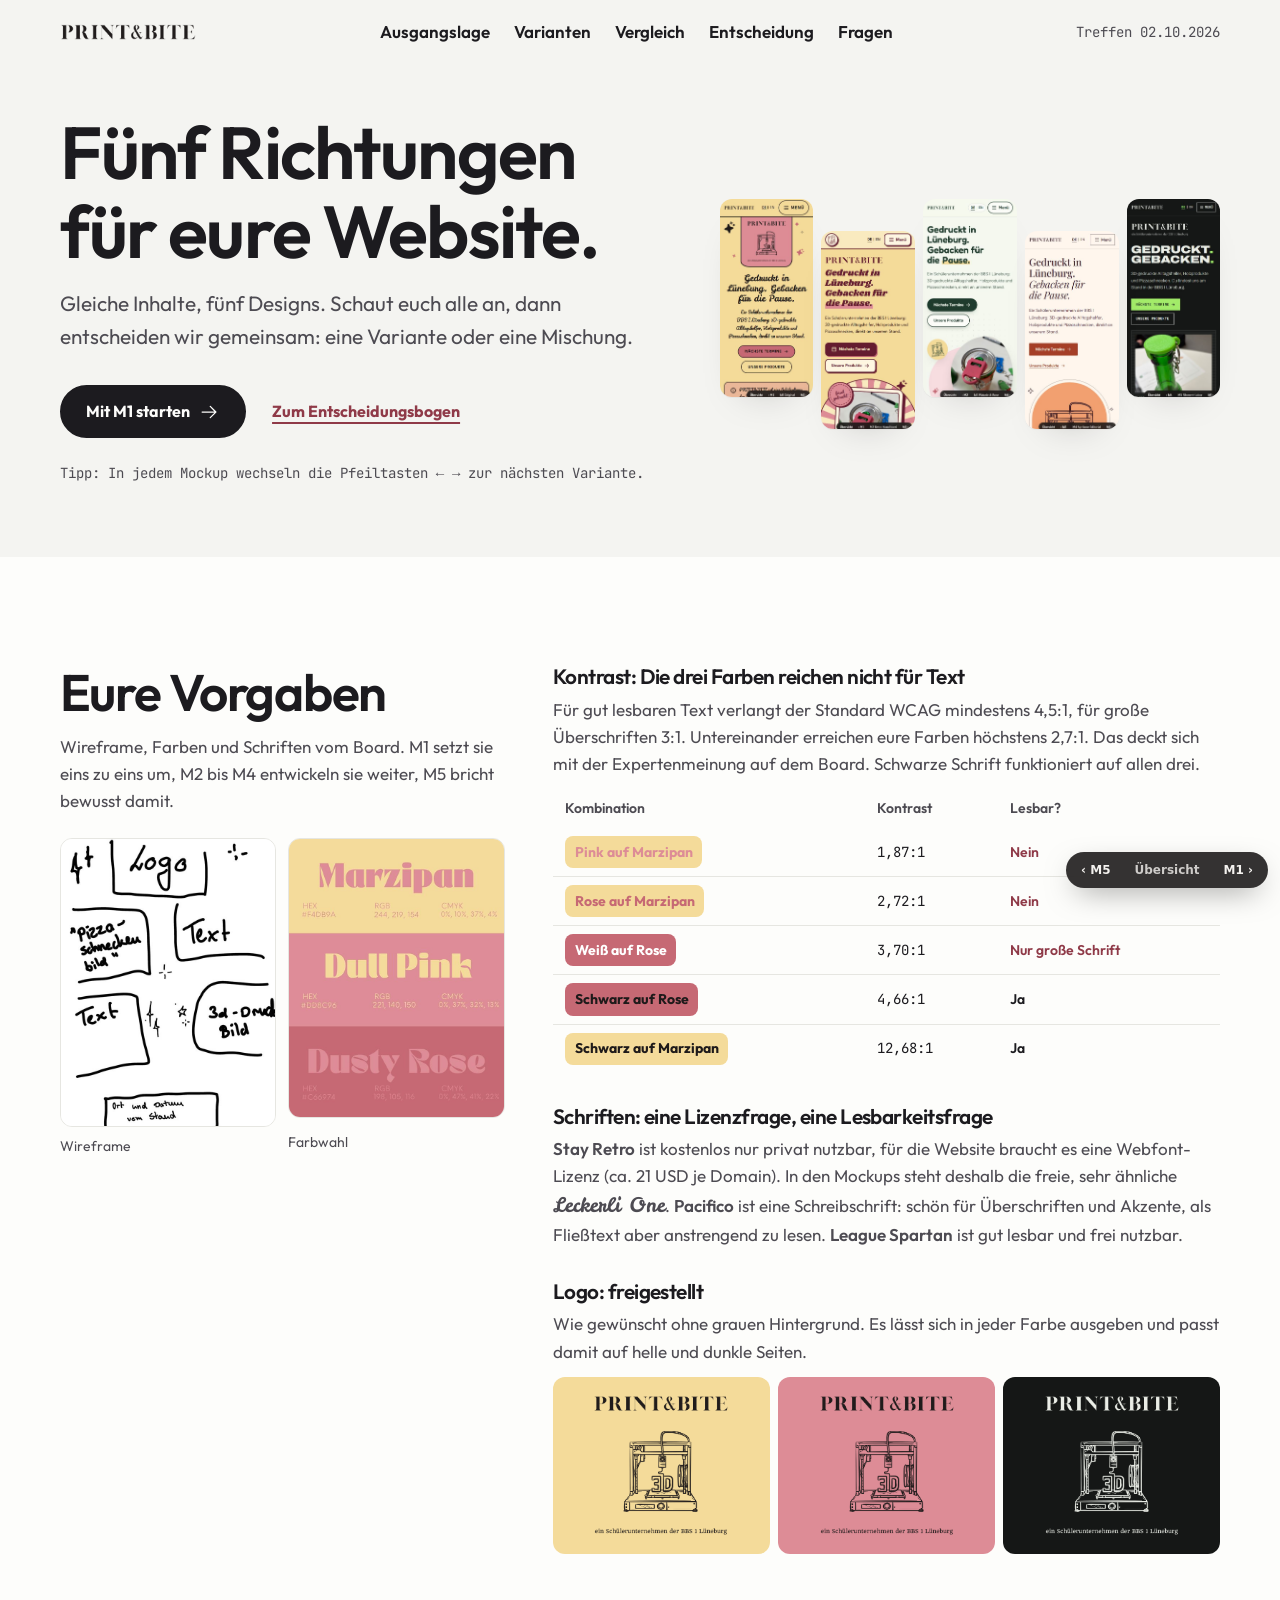
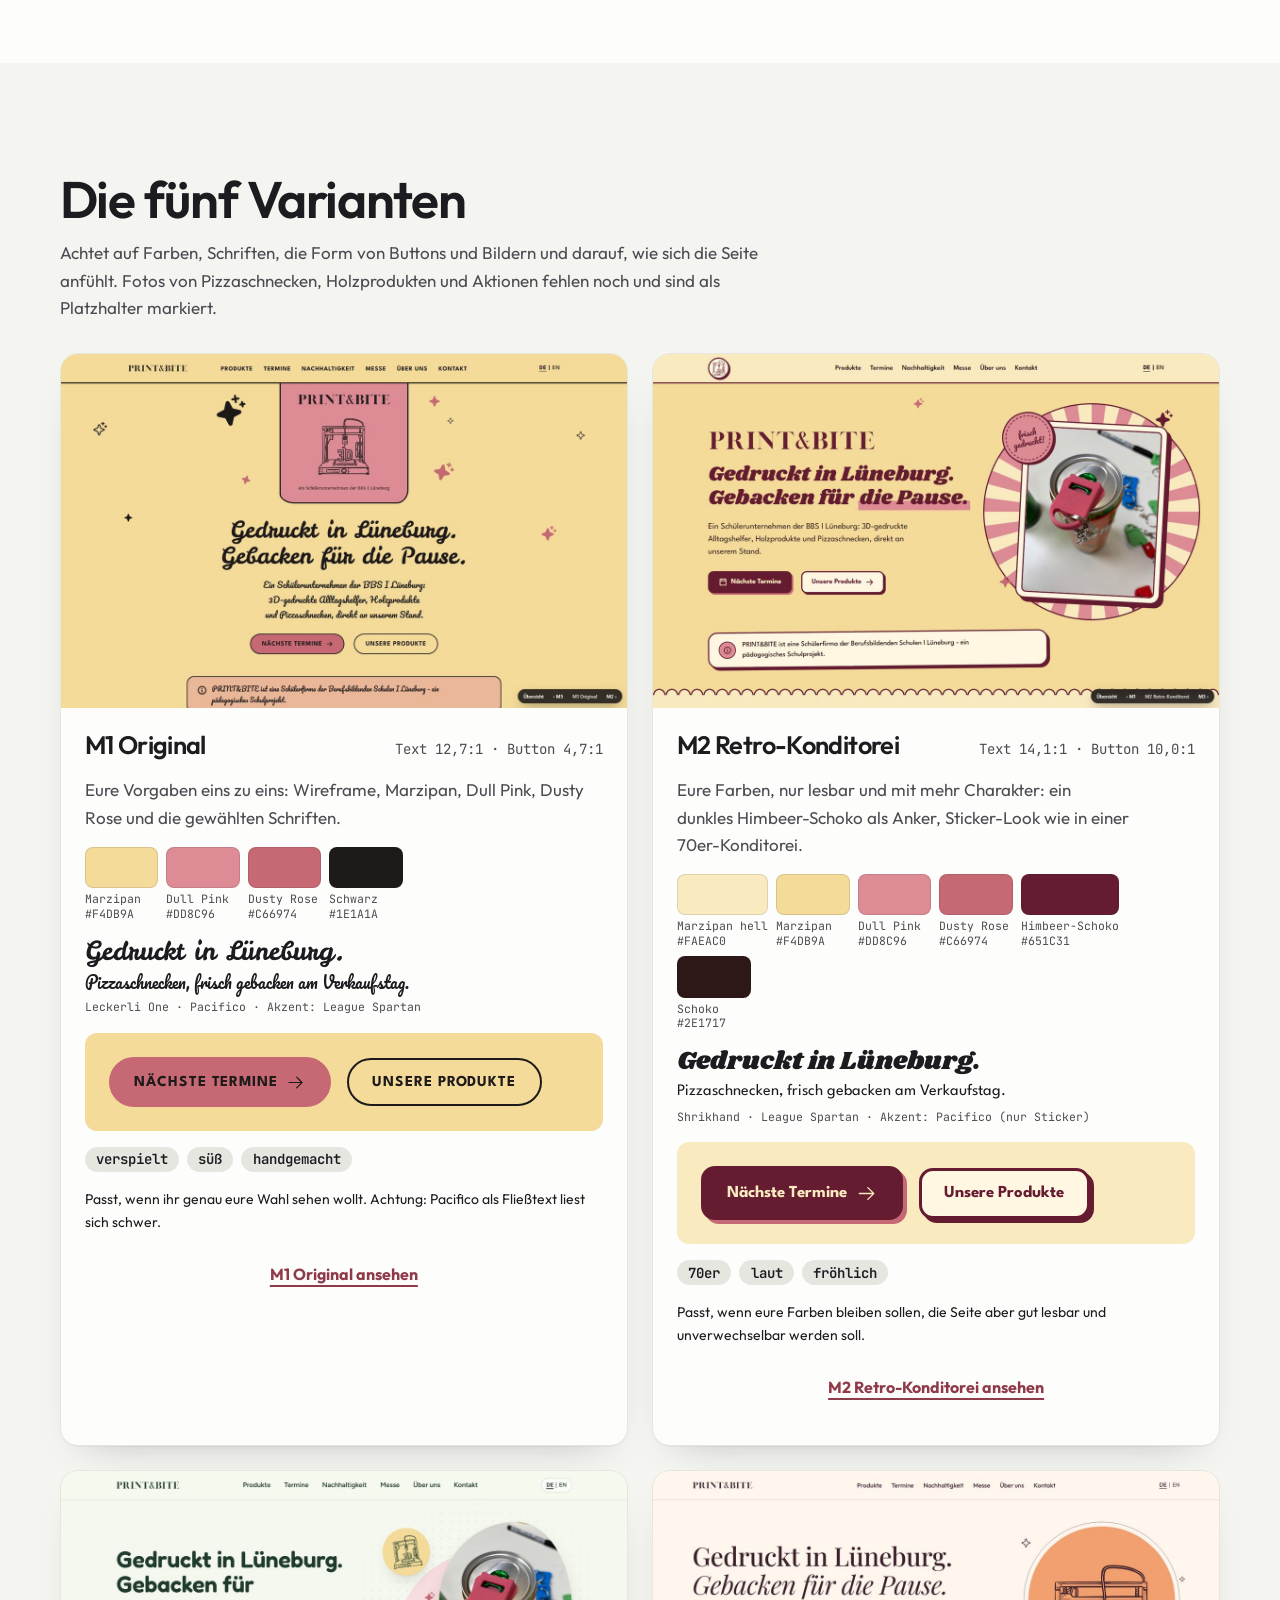
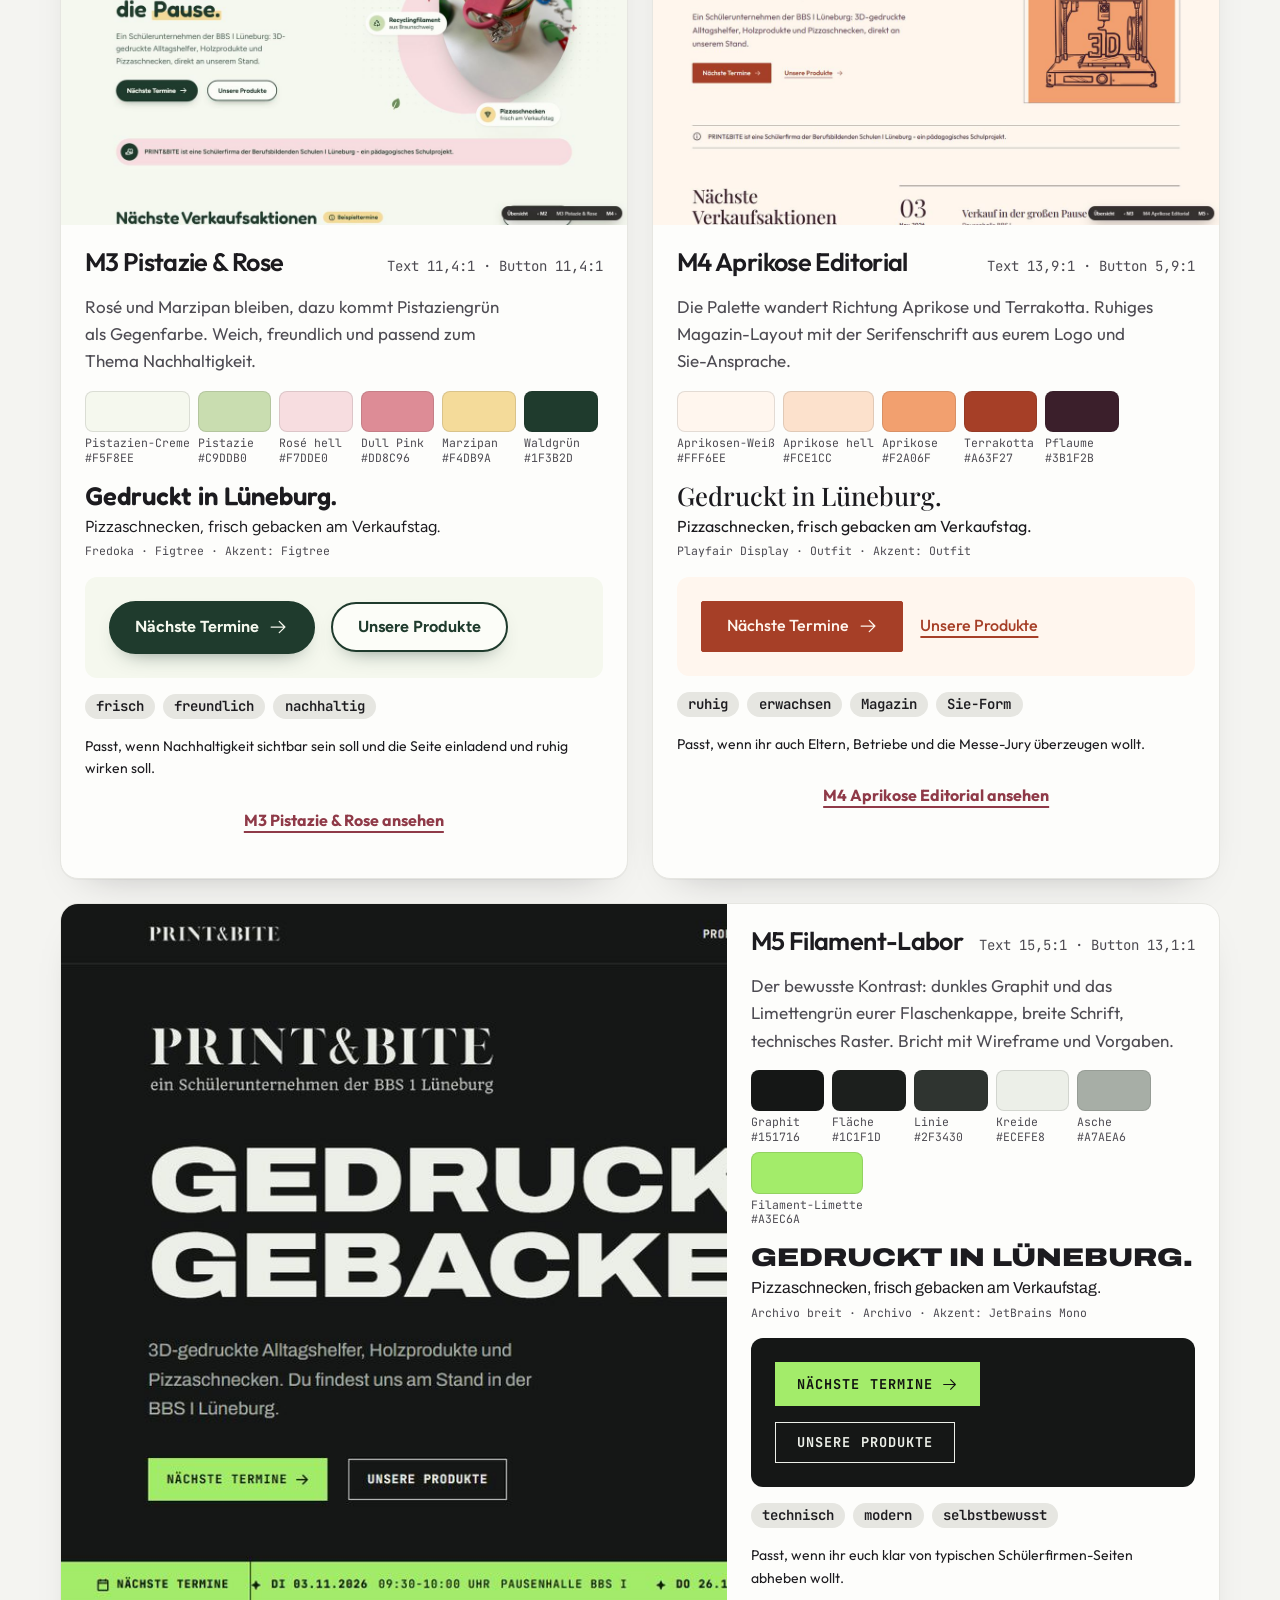
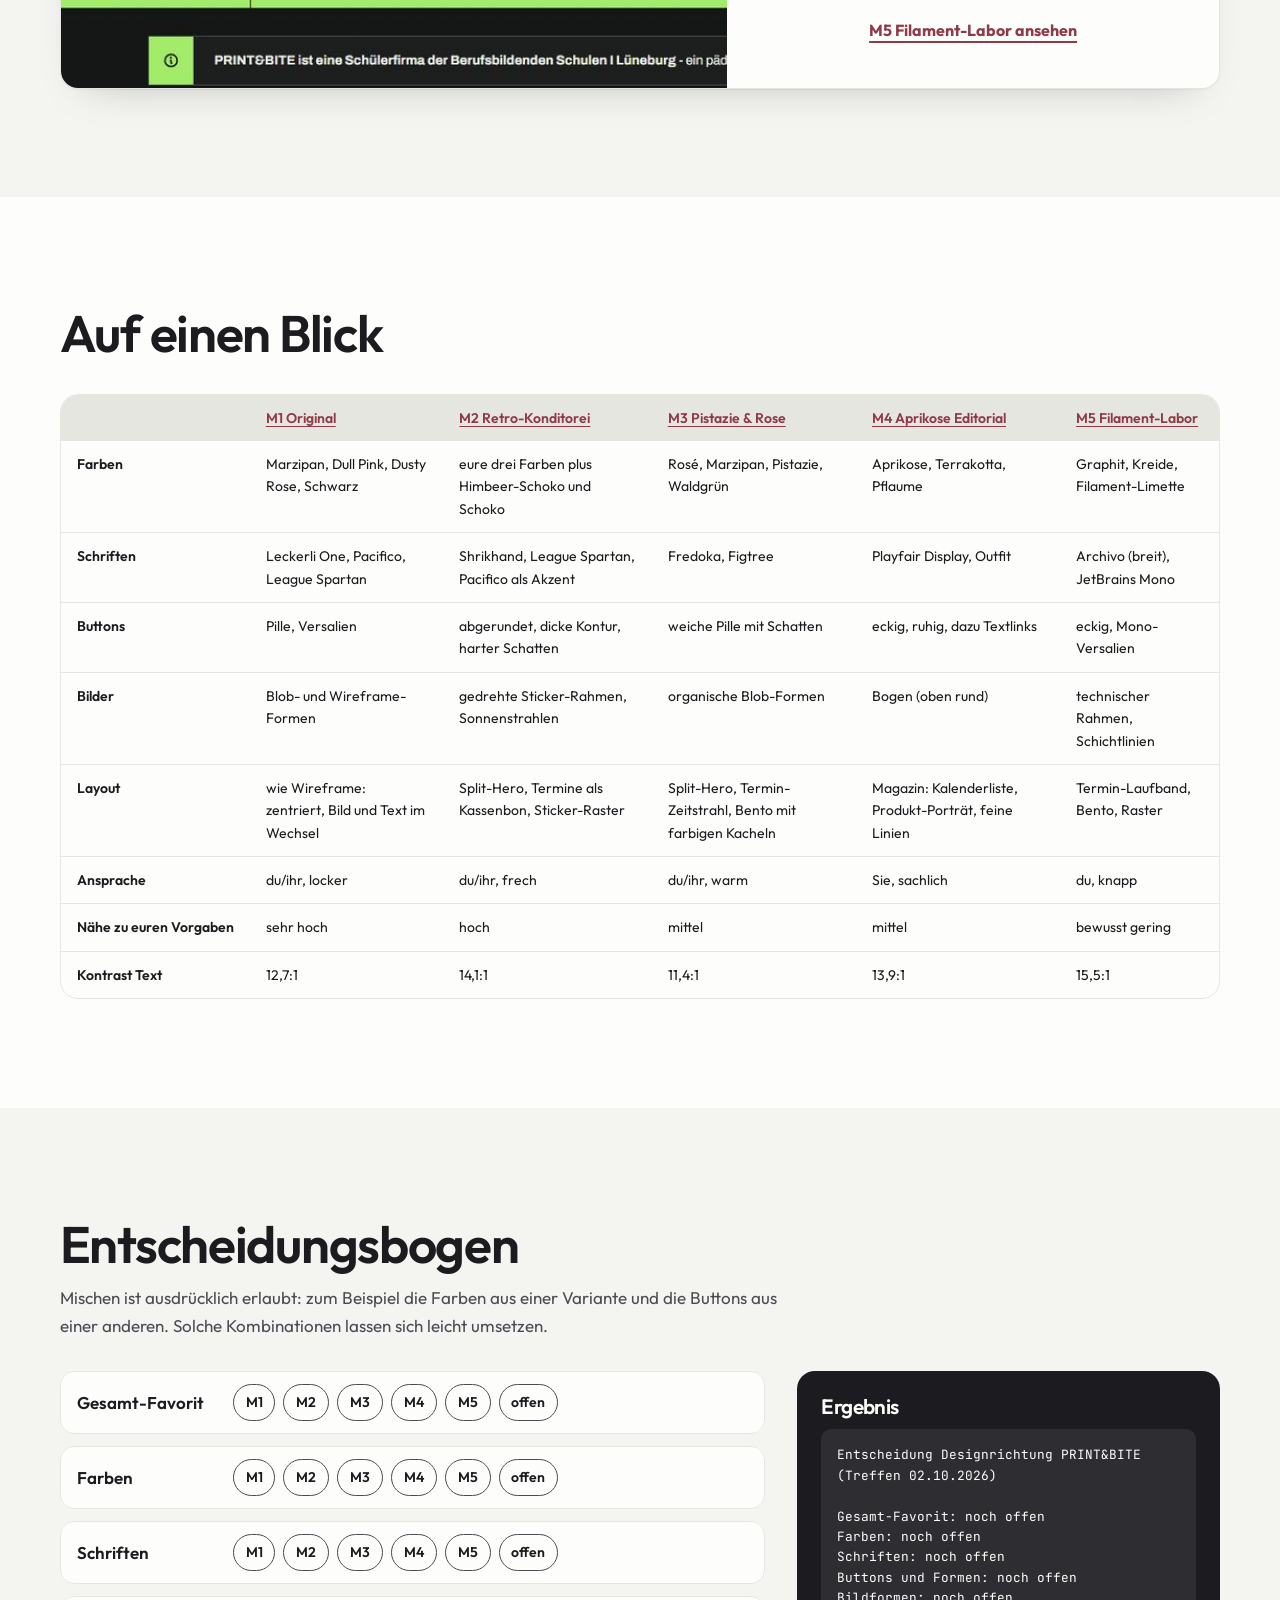
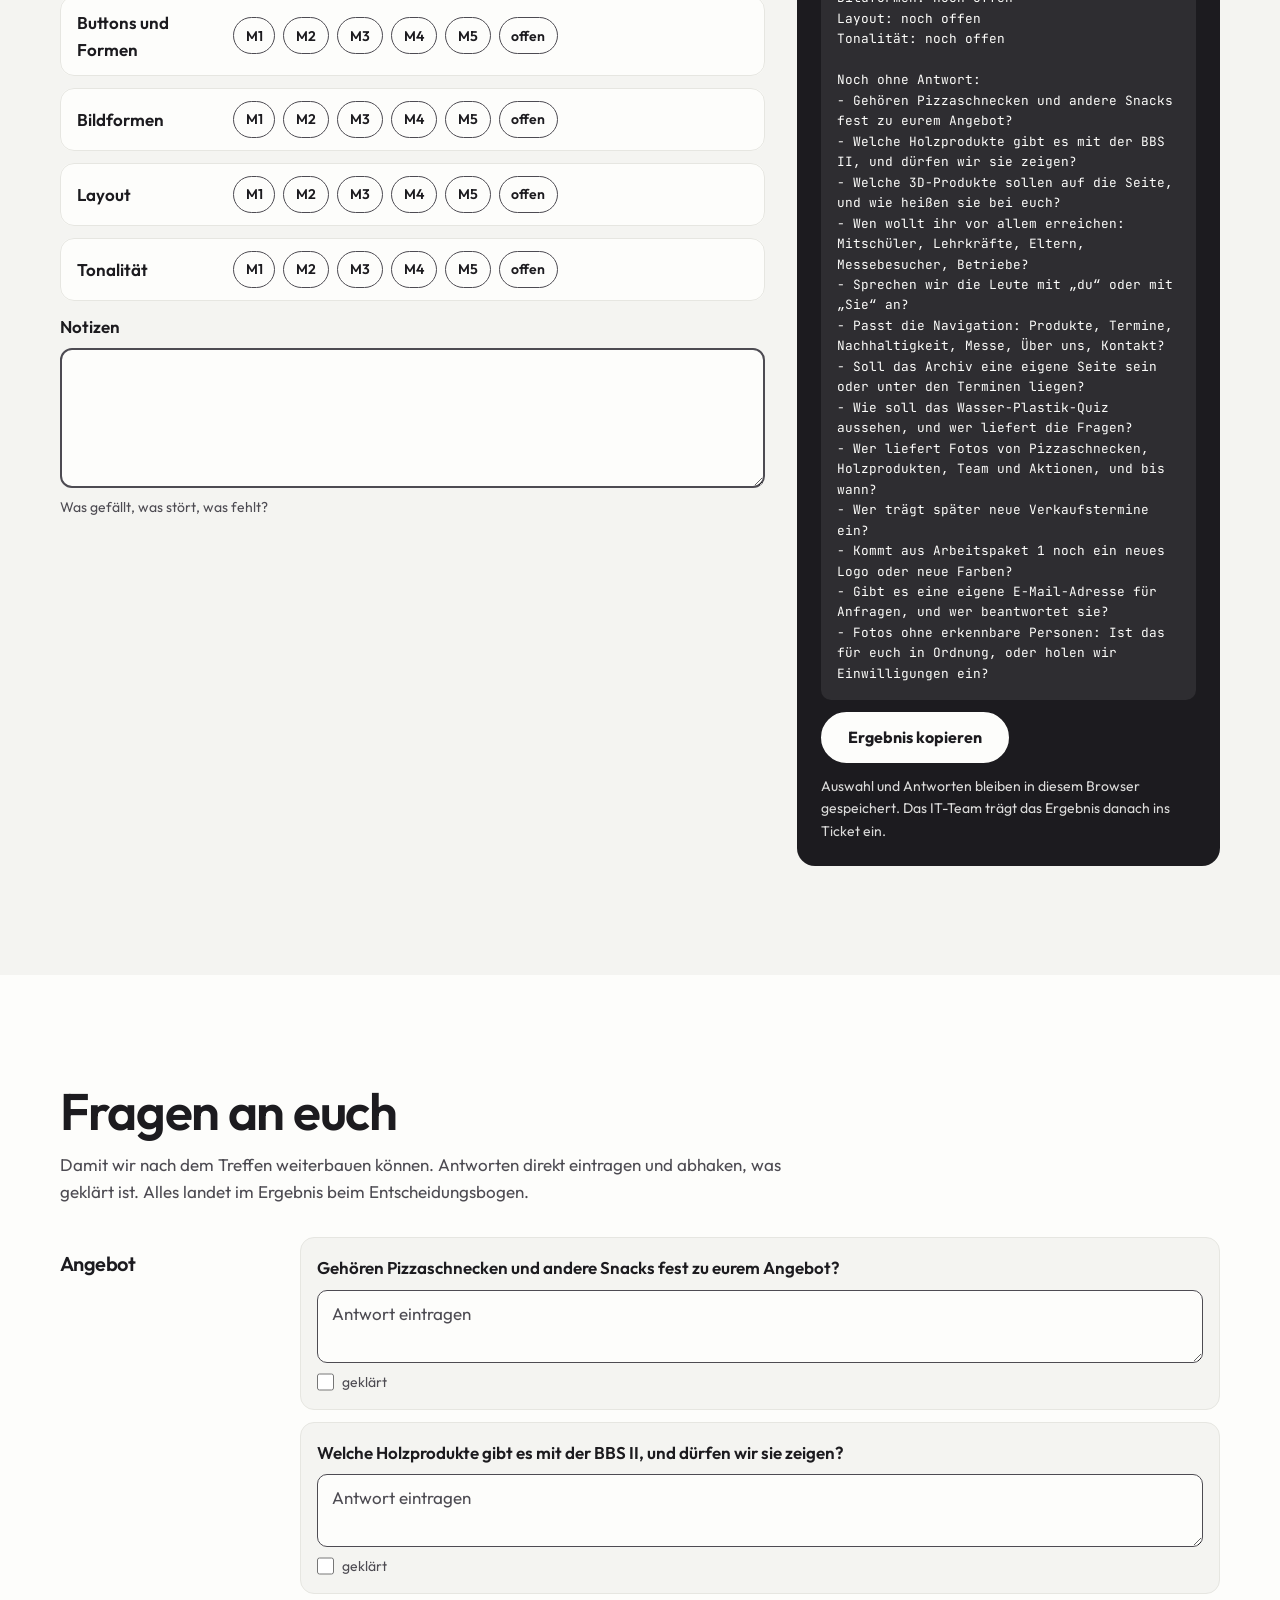
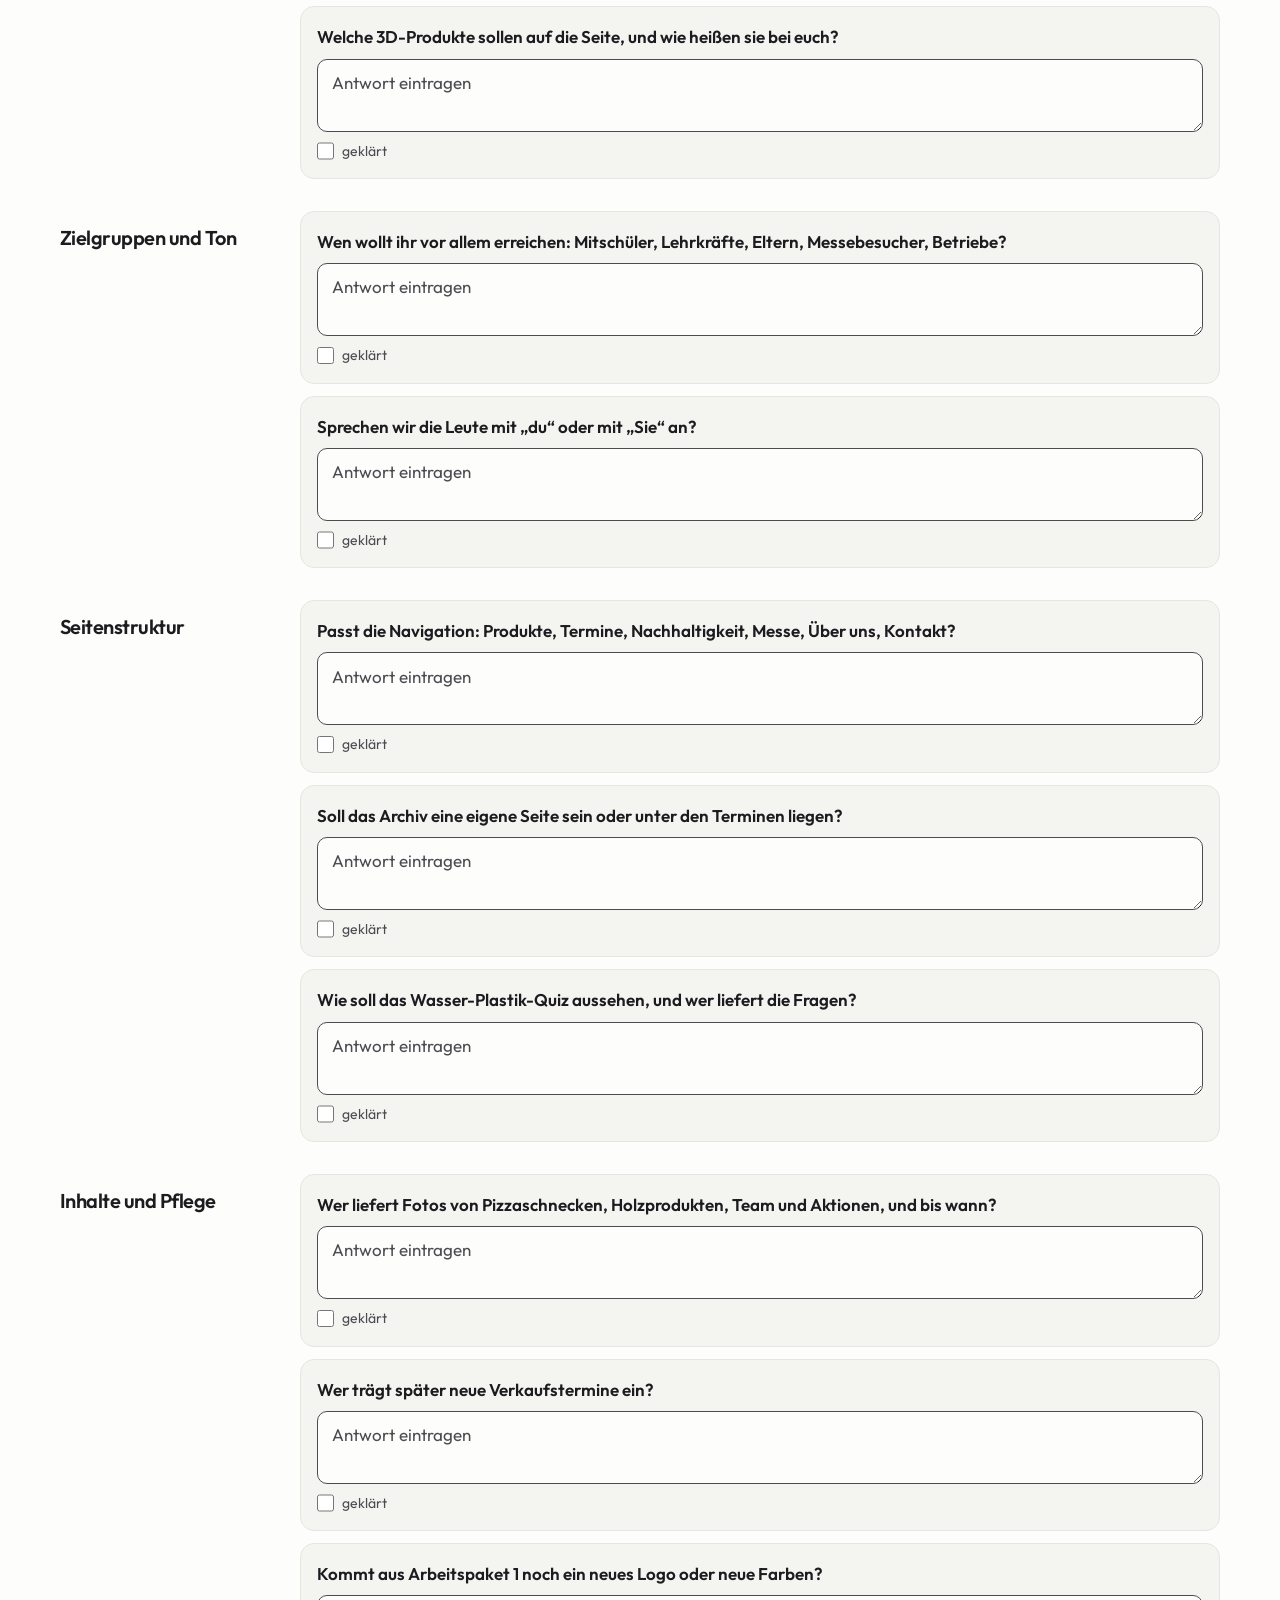
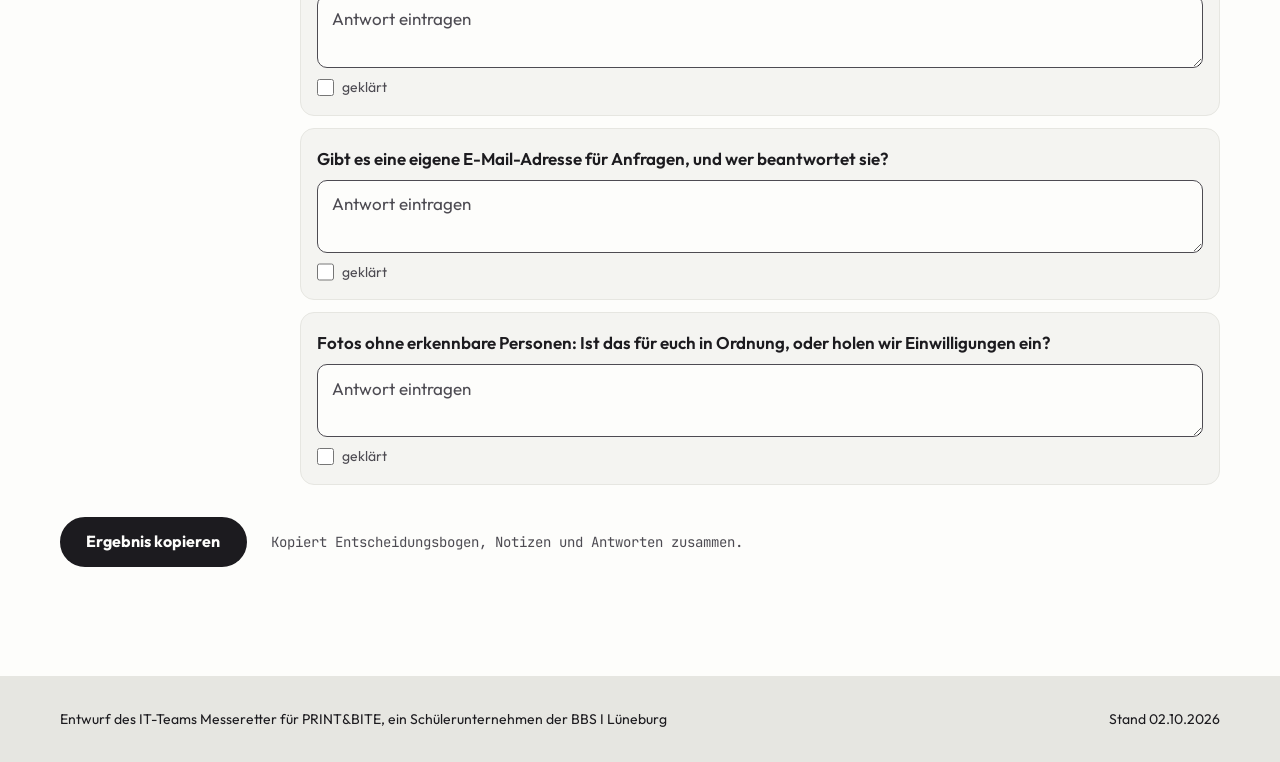
==== mockups/index.html @ e632abc6 "feat: add answer fields to overview questions, drop design-system section The questions for the stud" ====
<!doctype html>
<html lang="de">
<head>
  <meta charset="utf-8">
  <meta name="viewport" content="width=device-width, initial-scale=1">
  <meta name="robots" content="noindex">
  <title>Designrichtungen - PRINT&amp;BITE Mockups</title>
  <link rel="stylesheet" href="assets/fonts/fonts.css">
  <link rel="stylesheet" href="design-system/tokens.css">
  <link rel="stylesheet" href="design-system/base.css">
  <link rel="stylesheet" href="design-system/components.css">
  <link rel="stylesheet" href="themes/uebersicht.css">
  <script src="design-system/mockup.js" defer></script>
</head>
<body class="theme-uebersicht">
  <a class="skip-link" href="#inhalt">Zum Inhalt</a>

  <header class="ds-header ov-header">
    <div class="container ds-header__inner">
      <a class="ov-brand" href="index.html">
        <img src="assets/logo/m1-wordmark.png" alt="PRINT&amp;BITE">
        <span class="visually-hidden">Übersicht der Designrichtungen</span>
      </a>
      <nav class="ds-nav" aria-label="Abschnitte">
        <ul>
          <li><a href="#ausgangslage">Ausgangslage</a></li>
          <li><a href="#varianten">Varianten</a></li>
          <li><a href="#vergleich">Vergleich</a></li>
          <li><a href="#entscheidung">Entscheidung</a></li>
          <li><a href="#fragen">Fragen</a></li>
        </ul>
      </nav>
      <details class="ds-menu">
        <summary>Menü</summary>
        <ul class="ds-menu__panel">
          <li><a href="#ausgangslage">Ausgangslage</a></li>
          <li><a href="#varianten">Varianten</a></li>
          <li><a href="#vergleich">Vergleich</a></li>
          <li><a href="#entscheidung">Entscheidung</a></li>
          <li><a href="#fragen">Fragen</a></li>
        </ul>
      </details>
      <span class="ov-meta">Treffen 02.10.2026</span>
    </div>
  </header>

  <main id="inhalt">
    <section class="container ov-hero" aria-labelledby="titel">
      <div>
        <h1 id="titel">Fünf Richtungen für eure Website.</h1>
        <p class="lead">Gleiche Inhalte, fünf Designs. Schaut euch alle an, dann entscheiden wir gemeinsam: eine Variante oder eine Mischung.</p>
        <div class="ds-actions">
          <a class="ds-btn ds-btn--primary" href="m1-original.html">Mit M1 starten
            <svg class="ds-icon" aria-hidden="true" xmlns="http://www.w3.org/2000/svg" viewBox="0 0 256 256" fill="currentColor"><path d="M221.66,133.66l-72,72a8,8,0,0,1-11.32-11.32L196.69,136H40a8,8,0,0,1,0-16H196.69L138.34,61.66a8,8,0,0,1,11.32-11.32l72,72A8,8,0,0,1,221.66,133.66Z"/></svg>
          </a>
          <a class="ds-btn ds-btn--link" href="#entscheidung">Zum Entscheidungsbogen</a>
        </div>
        <p class="ov-meta" style="margin-top: var(--space-5)">Tipp: In jedem Mockup wechseln die Pfeiltasten ← → zur nächsten Variante.</p>
      </div>
      <div class="ov-hero__strip" aria-label="Vorschau aller Varianten">
        <a href="m1-original.html"><img src="assets/img/vorschau-m1-mobil.jpg" alt="Vorschau M1 Original"></a>
        <a href="m2-retro-konditorei.html"><img src="assets/img/vorschau-m2-mobil.jpg" alt="Vorschau M2 Retro-Konditorei"></a>
        <a href="m3-pistazie-rose.html"><img src="assets/img/vorschau-m3-mobil.jpg" alt="Vorschau M3 Pistazie und Rose"></a>
        <a href="m4-aprikose-editorial.html"><img src="assets/img/vorschau-m4-mobil.jpg" alt="Vorschau M4 Aprikose Editorial"></a>
        <a href="m5-filament-labor.html"><img src="assets/img/vorschau-m5-mobil.jpg" alt="Vorschau M5 Filament-Labor"></a>
      </div>
    </section>

    <section class="section" id="ausgangslage" aria-labelledby="ausgangslage-titel" style="background: var(--color-surface)">
      <div class="container ov-start">
        <div class="stack" style="--stack-gap: var(--space-5)">
          <div class="ov-section-head">
            <h2 id="ausgangslage-titel">Eure Vorgaben</h2>
            <p>Wireframe, Farben und Schriften vom Board. M1 setzt sie eins zu eins um, M2 bis M4 entwickeln sie weiter, M5 bricht bewusst damit.</p>
          </div>
          <div class="ov-refs">
            <figure>
              <img src="assets/img/ref-wireframe.jpg" alt="Handgezeichneter Wireframe: Logo oben, Bild und Text im Wechsel, unten Ort und Datum vom Stand">
              <figcaption>Wireframe</figcaption>
            </figure>
            <figure>
              <img src="assets/img/ref-farbwahl.jpg" alt="Farbwahl Marzipan, Dull Pink und Dusty Rose">
              <figcaption>Farbwahl</figcaption>
            </figure>
          </div>
        </div>

        <div class="ov-findings">
          <div class="ov-finding">
            <h3>Kontrast: Die drei Farben reichen nicht für Text</h3>
            <p class="muted measure">Für gut lesbaren Text verlangt der Standard WCAG mindestens 4,5:1, für große Überschriften 3:1. Untereinander erreichen eure Farben höchstens 2,7:1. Das deckt sich mit der Expertenmeinung auf dem Board. Schwarze Schrift funktioniert auf allen drei.</p>
            <table class="ov-contrast">
              <thead>
                <tr><th scope="col">Kombination</th><th scope="col">Kontrast</th><th scope="col">Lesbar?</th></tr>
              </thead>
              <tbody>
                <tr><td><span class="ov-pair" style="background:#F4DB9A;color:#DD8C96">Pink auf Marzipan</span></td><td class="ov-ratio">1,87:1</td><td><span class="ov-fail">Nein</span></td></tr>
                <tr><td><span class="ov-pair" style="background:#F4DB9A;color:#C66974">Rose auf Marzipan</span></td><td class="ov-ratio">2,72:1</td><td><span class="ov-fail">Nein</span></td></tr>
                <tr><td><span class="ov-pair" style="background:#C66974;color:#FFFFFF">Weiß auf Rose</span></td><td class="ov-ratio">3,70:1</td><td><span class="ov-fail">Nur große Schrift</span></td></tr>
                <tr><td><span class="ov-pair" style="background:#C66974;color:#1E1A1A">Schwarz auf Rose</span></td><td class="ov-ratio">4,66:1</td><td><span class="ov-pass">Ja</span></td></tr>
                <tr><td><span class="ov-pair" style="background:#F4DB9A;color:#1E1A1A">Schwarz auf Marzipan</span></td><td class="ov-ratio">12,68:1</td><td><span class="ov-pass">Ja</span></td></tr>
              </tbody>
            </table>
          </div>

          <div class="ov-finding">
            <h3>Schriften: eine Lizenzfrage, eine Lesbarkeitsfrage</h3>
            <p class="muted measure"><strong>Stay Retro</strong> ist kostenlos nur privat nutzbar, für die Website braucht es eine Webfont-Lizenz (ca. 21 USD je Domain). In den Mockups steht deshalb die freie, sehr ähnliche <span style="font-family:'Leckerli One';font-size:1.15em">Leckerli One</span>. <strong>Pacifico</strong> ist eine Schreibschrift: schön für Überschriften und Akzente, als Fließtext aber anstrengend zu lesen. <strong>League Spartan</strong> ist gut lesbar und frei nutzbar.</p>
          </div>

          <div class="ov-finding">
            <h3>Logo: freigestellt</h3>
            <p class="muted measure">Wie gewünscht ohne grauen Hintergrund. Es lässt sich in jeder Farbe ausgeben und passt damit auf helle und dunkle Seiten.</p>
            <div class="ov-logos">
              <div style="background:#F4DB9A"><img src="assets/logo/m1-full.png" alt="Logo auf Marzipan" width="140"></div>
              <div style="background:#DD8C96"><img src="assets/logo/m1-full.png" alt="Logo auf Dull Pink" width="140"></div>
              <div style="background:#151716"><img src="assets/logo/m5-full.png" alt="Logo hell auf dunklem Grund" width="140"></div>
            </div>
          </div>
        </div>
      </div>
    </section>

    <section class="section container" id="varianten" aria-labelledby="varianten-titel">
      <div class="ov-section-head">
        <h2 id="varianten-titel">Die fünf Varianten</h2>
        <p>Achtet auf Farben, Schriften, die Form von Buttons und Bildern und darauf, wie sich die Seite anfühlt. Fotos von Pizzaschnecken, Holzprodukten und Aktionen fehlen noch und sind als Platzhalter markiert.</p>
      </div>

      <div class="ov-variants">
        <!--VARIANTS:start-->
        <article class="ds-card ov-variant" aria-labelledby="m1-titel">
          <a class="ov-variant__shot" href="m1-original.html" tabindex="-1" aria-hidden="true">
            <img src="assets/img/vorschau-m1.jpg" alt="" loading="lazy">
          </a>
          <div class="ov-variant__body">
            <div class="ov-variant__head">
              <h3 id="m1-titel"><a href="m1-original.html" style="color:inherit;text-decoration:none">M1 Original</a></h3>
              <span class="ov-variant__code">Text 12,7:1 · Button 4,7:1</span>
            </div>
            <p class="ov-variant__idea">Eure Vorgaben eins zu eins: Wireframe, Marzipan, Dull Pink, Dusty Rose und die gewählten Schriften.</p>
            <ul class="ov-swatches" aria-label="Farben">
                <li><span style="background:#F4DB9A"></span>Marzipan<br>#F4DB9A</li>
                <li><span style="background:#DD8C96"></span>Dull Pink<br>#DD8C96</li>
                <li><span style="background:#C66974"></span>Dusty Rose<br>#C66974</li>
                <li><span style="background:#1E1A1A"></span>Schwarz<br>#1E1A1A</li>
            </ul>
            <div class="ov-type">
              <span class="ov-type__display" style="font-family:'Leckerli One';font-weight:400">Gedruckt in Lüneburg.</span>
              <span class="ov-type__body" style="font-family:'Pacifico'">Pizzaschnecken, frisch gebacken am Verkaufstag.</span>
              <small>Leckerli One · Pacifico · Akzent: League Spartan</small>
            </div>
            <div class="ov-specimen" style="background:#F4DB9A;color:#1E1A1A;--color-primary:#C66974;--color-on-primary:#1E1A1A;--color-secondary:transparent;--color-on-secondary:#1E1A1A;--radius-btn:999px;--btn-font:'League Spartan';--btn-case:uppercase;--btn-tracking:.06em;--btn-fs:.95rem;--shadow-btn-hover:0 4px 0 0 #1E1A1A">
              <a class="ds-btn ds-btn--primary" href="m1-original.html#termine" style="">Nächste Termine <svg class="ds-icon" aria-hidden="true" xmlns="http://www.w3.org/2000/svg" viewBox="0 0 256 256" fill="currentColor"><path d="M221.66,133.66l-72,72a8,8,0,0,1-11.32-11.32L196.69,136H40a8,8,0,0,1,0-16H196.69L138.34,61.66a8,8,0,0,1,11.32-11.32l72,72A8,8,0,0,1,221.66,133.66Z"/></svg></a>
              <a class="ds-btn ds-btn--secondary" href="m1-original.html#produkte" style="">Unsere Produkte</a>
            </div>
            <ul class="ov-tags" aria-label="Wirkung"><li class="ds-badge">verspielt</li><li class="ds-badge">süß</li><li class="ds-badge">handgemacht</li></ul>
            <p class="ov-fit">Passt, wenn ihr genau eure Wahl sehen wollt. Achtung: Pacifico als Fließtext liest sich schwer.</p>
            <a class="ds-btn ds-btn--link" href="m1-original.html">M1 Original ansehen</a>
          </div>
        </article>
        <article class="ds-card ov-variant" aria-labelledby="m2-titel">
          <a class="ov-variant__shot" href="m2-retro-konditorei.html" tabindex="-1" aria-hidden="true">
            <img src="assets/img/vorschau-m2.jpg" alt="" loading="lazy">
          </a>
          <div class="ov-variant__body">
            <div class="ov-variant__head">
              <h3 id="m2-titel"><a href="m2-retro-konditorei.html" style="color:inherit;text-decoration:none">M2 Retro-Konditorei</a></h3>
              <span class="ov-variant__code">Text 14,1:1 · Button 10,0:1</span>
            </div>
            <p class="ov-variant__idea">Eure Farben, nur lesbar und mit mehr Charakter: ein dunkles Himbeer-Schoko als Anker, Sticker-Look wie in einer 70er-Konditorei.</p>
            <ul class="ov-swatches" aria-label="Farben">
                <li><span style="background:#FAEAC0"></span>Marzipan hell<br>#FAEAC0</li>
                <li><span style="background:#F4DB9A"></span>Marzipan<br>#F4DB9A</li>
                <li><span style="background:#DD8C96"></span>Dull Pink<br>#DD8C96</li>
                <li><span style="background:#C66974"></span>Dusty Rose<br>#C66974</li>
                <li><span style="background:#651C31"></span>Himbeer-Schoko<br>#651C31</li>
                <li><span style="background:#2E1717"></span>Schoko<br>#2E1717</li>
            </ul>
            <div class="ov-type">
              <span class="ov-type__display" style="font-family:'Shrikhand';font-weight:400">Gedruckt in Lüneburg.</span>
              <span class="ov-type__body" style="font-family:'League Spartan'">Pizzaschnecken, frisch gebacken am Verkaufstag.</span>
              <small>Shrikhand · League Spartan · Akzent: Pacifico (nur Sticker)</small>
            </div>
            <div class="ov-specimen" style="background:#FAEAC0;color:#2E1717;--color-primary:#651C31;--color-on-primary:#FAEAC0;--color-secondary:#FFF7E2;--color-on-secondary:#651C31;--radius-btn:14px;--btn-border-w:3px;--btn-font:'League Spartan';--btn-fs:1.05rem;--btn-pad-y:.8em;--btn-pad-x:1.35em;--btn-lift:-3px">
              <a class="ds-btn ds-btn--primary" href="m2-retro-konditorei.html#termine" style="--shadow-btn:4px 4px 0 #C66974;--shadow-btn-hover:7px 7px 0 #C66974">Nächste Termine <svg class="ds-icon" aria-hidden="true" xmlns="http://www.w3.org/2000/svg" viewBox="0 0 256 256" fill="currentColor"><path d="M221.66,133.66l-72,72a8,8,0,0,1-11.32-11.32L196.69,136H40a8,8,0,0,1,0-16H196.69L138.34,61.66a8,8,0,0,1,11.32-11.32l72,72A8,8,0,0,1,221.66,133.66Z"/></svg></a>
              <a class="ds-btn ds-btn--secondary" href="m2-retro-konditorei.html#produkte" style="--shadow-btn:4px 4px 0 #651C31;--shadow-btn-hover:7px 7px 0 #651C31">Unsere Produkte</a>
            </div>
            <ul class="ov-tags" aria-label="Wirkung"><li class="ds-badge">70er</li><li class="ds-badge">laut</li><li class="ds-badge">fröhlich</li></ul>
            <p class="ov-fit">Passt, wenn eure Farben bleiben sollen, die Seite aber gut lesbar und unverwechselbar werden soll.</p>
            <a class="ds-btn ds-btn--link" href="m2-retro-konditorei.html">M2 Retro-Konditorei ansehen</a>
          </div>
        </article>
        <article class="ds-card ov-variant" aria-labelledby="m3-titel">
          <a class="ov-variant__shot" href="m3-pistazie-rose.html" tabindex="-1" aria-hidden="true">
            <img src="assets/img/vorschau-m3.jpg" alt="" loading="lazy">
          </a>
          <div class="ov-variant__body">
            <div class="ov-variant__head">
              <h3 id="m3-titel"><a href="m3-pistazie-rose.html" style="color:inherit;text-decoration:none">M3 Pistazie & Rose</a></h3>
              <span class="ov-variant__code">Text 11,4:1 · Button 11,4:1</span>
            </div>
            <p class="ov-variant__idea">Rosé und Marzipan bleiben, dazu kommt Pistaziengrün als Gegenfarbe. Weich, freundlich und passend zum Thema Nachhaltigkeit.</p>
            <ul class="ov-swatches" aria-label="Farben">
                <li><span style="background:#F5F8EE"></span>Pistazien-Creme<br>#F5F8EE</li>
                <li><span style="background:#C9DDB0"></span>Pistazie<br>#C9DDB0</li>
                <li><span style="background:#F7DDE0"></span>Rosé hell<br>#F7DDE0</li>
                <li><span style="background:#DD8C96"></span>Dull Pink<br>#DD8C96</li>
                <li><span style="background:#F4DB9A"></span>Marzipan<br>#F4DB9A</li>
                <li><span style="background:#1F3B2D"></span>Waldgrün<br>#1F3B2D</li>
            </ul>
            <div class="ov-type">
              <span class="ov-type__display" style="font-family:'Fredoka';font-weight:600">Gedruckt in Lüneburg.</span>
              <span class="ov-type__body" style="font-family:'Figtree'">Pizzaschnecken, frisch gebacken am Verkaufstag.</span>
              <small>Fredoka · Figtree · Akzent: Figtree</small>
            </div>
            <div class="ov-specimen" style="background:#F5F8EE;color:#1F3B2D;--color-primary:#1F3B2D;--color-on-primary:#F5F8EE;--color-secondary:#FCFDF8;--color-on-secondary:#1F3B2D;--radius-btn:999px;--btn-font:'Figtree';--shadow-btn:0 10px 22px -14px rgb(31 59 45 / .7);--shadow-btn-hover:0 16px 28px -14px rgb(31 59 45 / .75)">
              <a class="ds-btn ds-btn--primary" href="m3-pistazie-rose.html#termine" style="">Nächste Termine <svg class="ds-icon" aria-hidden="true" xmlns="http://www.w3.org/2000/svg" viewBox="0 0 256 256" fill="currentColor"><path d="M221.66,133.66l-72,72a8,8,0,0,1-11.32-11.32L196.69,136H40a8,8,0,0,1,0-16H196.69L138.34,61.66a8,8,0,0,1,11.32-11.32l72,72A8,8,0,0,1,221.66,133.66Z"/></svg></a>
              <a class="ds-btn ds-btn--secondary" href="m3-pistazie-rose.html#produkte" style="">Unsere Produkte</a>
            </div>
            <ul class="ov-tags" aria-label="Wirkung"><li class="ds-badge">frisch</li><li class="ds-badge">freundlich</li><li class="ds-badge">nachhaltig</li></ul>
            <p class="ov-fit">Passt, wenn Nachhaltigkeit sichtbar sein soll und die Seite einladend und ruhig wirken soll.</p>
            <a class="ds-btn ds-btn--link" href="m3-pistazie-rose.html">M3 Pistazie & Rose ansehen</a>
          </div>
        </article>
        <article class="ds-card ov-variant" aria-labelledby="m4-titel">
          <a class="ov-variant__shot" href="m4-aprikose-editorial.html" tabindex="-1" aria-hidden="true">
            <img src="assets/img/vorschau-m4.jpg" alt="" loading="lazy">
          </a>
          <div class="ov-variant__body">
            <div class="ov-variant__head">
              <h3 id="m4-titel"><a href="m4-aprikose-editorial.html" style="color:inherit;text-decoration:none">M4 Aprikose Editorial</a></h3>
              <span class="ov-variant__code">Text 13,9:1 · Button 5,9:1</span>
            </div>
            <p class="ov-variant__idea">Die Palette wandert Richtung Aprikose und Terrakotta. Ruhiges Magazin-Layout mit der Serifenschrift aus eurem Logo und Sie-Ansprache.</p>
            <ul class="ov-swatches" aria-label="Farben">
                <li><span style="background:#FFF6EE"></span>Aprikosen-Weiß<br>#FFF6EE</li>
                <li><span style="background:#FCE1CC"></span>Aprikose hell<br>#FCE1CC</li>
                <li><span style="background:#F2A06F"></span>Aprikose<br>#F2A06F</li>
                <li><span style="background:#A63F27"></span>Terrakotta<br>#A63F27</li>
                <li><span style="background:#3B1F2B"></span>Pflaume<br>#3B1F2B</li>
            </ul>
            <div class="ov-type">
              <span class="ov-type__display" style="font-family:'Playfair Display';font-weight:500">Gedruckt in Lüneburg.</span>
              <span class="ov-type__body" style="font-family:'Outfit'">Pizzaschnecken, frisch gebacken am Verkaufstag.</span>
              <small>Playfair Display · Outfit · Akzent: Outfit</small>
            </div>
            <div class="ov-specimen" style="background:#FFF6EE;color:#3B1F2B;--color-primary:#A63F27;--color-on-primary:#FFF6EE;--color-link:#A63F27;--radius-btn:2px;--btn-border-w:1px;--btn-font:'Outfit';--btn-weight:500;--btn-lift:0px">
              <a class="ds-btn ds-btn--primary" href="m4-aprikose-editorial.html#termine" style="">Nächste Termine <svg class="ds-icon" aria-hidden="true" xmlns="http://www.w3.org/2000/svg" viewBox="0 0 256 256" fill="currentColor"><path d="M221.66,133.66l-72,72a8,8,0,0,1-11.32-11.32L196.69,136H40a8,8,0,0,1,0-16H196.69L138.34,61.66a8,8,0,0,1,11.32-11.32l72,72A8,8,0,0,1,221.66,133.66Z"/></svg></a>
              <a class="ds-btn ds-btn--link" href="m4-aprikose-editorial.html#produkte">Unsere Produkte</a>
            </div>
            <ul class="ov-tags" aria-label="Wirkung"><li class="ds-badge">ruhig</li><li class="ds-badge">erwachsen</li><li class="ds-badge">Magazin</li><li class="ds-badge">Sie-Form</li></ul>
            <p class="ov-fit">Passt, wenn ihr auch Eltern, Betriebe und die Messe-Jury überzeugen wollt.</p>
            <a class="ds-btn ds-btn--link" href="m4-aprikose-editorial.html">M4 Aprikose Editorial ansehen</a>
          </div>
        </article>
        <article class="ds-card ov-variant ov-variant--wide" aria-labelledby="m5-titel">
          <a class="ov-variant__shot" href="m5-filament-labor.html" tabindex="-1" aria-hidden="true">
            <img src="assets/img/vorschau-m5.jpg" alt="" loading="lazy">
          </a>
          <div class="ov-variant__body">
            <div class="ov-variant__head">
              <h3 id="m5-titel"><a href="m5-filament-labor.html" style="color:inherit;text-decoration:none">M5 Filament-Labor</a></h3>
              <span class="ov-variant__code">Text 15,5:1 · Button 13,1:1</span>
            </div>
            <p class="ov-variant__idea">Der bewusste Kontrast: dunkles Graphit und das Limettengrün eurer Flaschenkappe, breite Schrift, technisches Raster. Bricht mit Wireframe und Vorgaben.</p>
            <ul class="ov-swatches" aria-label="Farben">
                <li><span style="background:#151716"></span>Graphit<br>#151716</li>
                <li><span style="background:#1C1F1D"></span>Fläche<br>#1C1F1D</li>
                <li><span style="background:#2F3430"></span>Linie<br>#2F3430</li>
                <li><span style="background:#ECEFE8"></span>Kreide<br>#ECEFE8</li>
                <li><span style="background:#A7AEA6"></span>Asche<br>#A7AEA6</li>
                <li><span style="background:#A3EC6A"></span>Filament-Limette<br>#A3EC6A</li>
            </ul>
            <div class="ov-type">
              <span class="ov-type__display" style="font-family:'Archivo';font-stretch:125%;text-transform:uppercase;font-weight:900">Gedruckt in Lüneburg.</span>
              <span class="ov-type__body" style="font-family:'Archivo'">Pizzaschnecken, frisch gebacken am Verkaufstag.</span>
              <small>Archivo breit · Archivo · Akzent: JetBrains Mono</small>
            </div>
            <div class="ov-specimen" style="background:#151716;color:#ECEFE8;--color-primary:#A3EC6A;--color-on-primary:#111311;--color-secondary:transparent;--color-on-secondary:#ECEFE8;--radius-btn:0;--btn-border-w:1px;--btn-font:'JetBrains Mono';--btn-case:uppercase;--btn-tracking:.08em;--btn-fs:.85rem;--btn-lift:0px;--shadow-btn-hover:4px 4px 0 0 #ECEFE8">
              <a class="ds-btn ds-btn--primary" href="m5-filament-labor.html#termine" style="">Nächste Termine <svg class="ds-icon" aria-hidden="true" xmlns="http://www.w3.org/2000/svg" viewBox="0 0 256 256" fill="currentColor"><path d="M221.66,133.66l-72,72a8,8,0,0,1-11.32-11.32L196.69,136H40a8,8,0,0,1,0-16H196.69L138.34,61.66a8,8,0,0,1,11.32-11.32l72,72A8,8,0,0,1,221.66,133.66Z"/></svg></a>
              <a class="ds-btn ds-btn--secondary" href="m5-filament-labor.html#produkte" style="">Unsere Produkte</a>
            </div>
            <ul class="ov-tags" aria-label="Wirkung"><li class="ds-badge">technisch</li><li class="ds-badge">modern</li><li class="ds-badge">selbstbewusst</li></ul>
            <p class="ov-fit">Passt, wenn ihr euch klar von typischen Schülerfirmen-Seiten abheben wollt.</p>
            <a class="ds-btn ds-btn--link" href="m5-filament-labor.html">M5 Filament-Labor ansehen</a>
          </div>
        </article>
        <!--VARIANTS:end-->
      </div>
    </section>

    <section class="section" id="vergleich" aria-labelledby="vergleich-titel" style="background: var(--color-surface)">
      <div class="container">
        <div class="ov-section-head">
          <h2 id="vergleich-titel">Auf einen Blick</h2>
        </div>
        <div class="ov-table-wrap">
          <!--TABLE:start-->
          <table class="ov-table">
            <thead>
              <tr><th scope="col"><span class="visually-hidden">Merkmal</span></th><th scope="col"><a href="m1-original.html">M1 Original</a></th><th scope="col"><a href="m2-retro-konditorei.html">M2 Retro-Konditorei</a></th><th scope="col"><a href="m3-pistazie-rose.html">M3 Pistazie & Rose</a></th><th scope="col"><a href="m4-aprikose-editorial.html">M4 Aprikose Editorial</a></th><th scope="col"><a href="m5-filament-labor.html">M5 Filament-Labor</a></th></tr>
            </thead>
            <tbody>
              <tr><th scope="row">Farben</th><td>Marzipan, Dull Pink, Dusty Rose, Schwarz</td><td>eure drei Farben plus Himbeer-Schoko und Schoko</td><td>Rosé, Marzipan, Pistazie, Waldgrün</td><td>Aprikose, Terrakotta, Pflaume</td><td>Graphit, Kreide, Filament-Limette</td></tr>
              <tr><th scope="row">Schriften</th><td>Leckerli One, Pacifico, League Spartan</td><td>Shrikhand, League Spartan, Pacifico als Akzent</td><td>Fredoka, Figtree</td><td>Playfair Display, Outfit</td><td>Archivo (breit), JetBrains Mono</td></tr>
              <tr><th scope="row">Buttons</th><td>Pille, Versalien</td><td>abgerundet, dicke Kontur, harter Schatten</td><td>weiche Pille mit Schatten</td><td>eckig, ruhig, dazu Textlinks</td><td>eckig, Mono-Versalien</td></tr>
              <tr><th scope="row">Bilder</th><td>Blob- und Wireframe-Formen</td><td>gedrehte Sticker-Rahmen, Sonnenstrahlen</td><td>organische Blob-Formen</td><td>Bogen (oben rund)</td><td>technischer Rahmen, Schichtlinien</td></tr>
              <tr><th scope="row">Layout</th><td>wie Wireframe: zentriert, Bild und Text im Wechsel</td><td>Split-Hero, Termine als Kassenbon, Sticker-Raster</td><td>Split-Hero, Termin-Zeitstrahl, Bento mit farbigen Kacheln</td><td>Magazin: Kalenderliste, Produkt-Porträt, feine Linien</td><td>Termin-Laufband, Bento, Raster</td></tr>
              <tr><th scope="row">Ansprache</th><td>du/ihr, locker</td><td>du/ihr, frech</td><td>du/ihr, warm</td><td>Sie, sachlich</td><td>du, knapp</td></tr>
              <tr><th scope="row">Nähe zu euren Vorgaben</th><td>sehr hoch</td><td>hoch</td><td>mittel</td><td>mittel</td><td>bewusst gering</td></tr>
              <tr><th scope="row">Kontrast Text</th><td>12,7:1</td><td>14,1:1</td><td>11,4:1</td><td>13,9:1</td><td>15,5:1</td></tr>
            </tbody>
          </table>
          <!--TABLE:end-->
        </div>
      </div>
    </section>

    <section class="section container" id="entscheidung" aria-labelledby="entscheidung-titel">
      <div class="ov-section-head">
        <h2 id="entscheidung-titel">Entscheidungsbogen</h2>
        <p>Mischen ist ausdrücklich erlaubt: zum Beispiel die Farben aus einer Variante und die Buttons aus einer anderen. Solche Kombinationen lassen sich leicht umsetzen.</p>
      </div>

      <div class="ov-decide">
        <form class="ov-form" id="bogen" aria-label="Auswahl pro Bereich">
          <!--DIMENSIONS:start-->
          <fieldset class="ov-dim">
            <legend>Gesamt-Favorit</legend>
            <div class="ov-choices">
              <label class="ov-choice"><input type="radio" name="gesamt" value="m1"><span>M1</span></label>
              <label class="ov-choice"><input type="radio" name="gesamt" value="m2"><span>M2</span></label>
              <label class="ov-choice"><input type="radio" name="gesamt" value="m3"><span>M3</span></label>
              <label class="ov-choice"><input type="radio" name="gesamt" value="m4"><span>M4</span></label>
              <label class="ov-choice"><input type="radio" name="gesamt" value="m5"><span>M5</span></label>
              <label class="ov-choice"><input type="radio" name="gesamt" value="offen"><span>offen</span></label>
            </div>
          </fieldset>
          <fieldset class="ov-dim">
            <legend>Farben</legend>
            <div class="ov-choices">
              <label class="ov-choice"><input type="radio" name="farben" value="m1"><span>M1</span></label>
              <label class="ov-choice"><input type="radio" name="farben" value="m2"><span>M2</span></label>
              <label class="ov-choice"><input type="radio" name="farben" value="m3"><span>M3</span></label>
              <label class="ov-choice"><input type="radio" name="farben" value="m4"><span>M4</span></label>
              <label class="ov-choice"><input type="radio" name="farben" value="m5"><span>M5</span></label>
              <label class="ov-choice"><input type="radio" name="farben" value="offen"><span>offen</span></label>
            </div>
          </fieldset>
          <fieldset class="ov-dim">
            <legend>Schriften</legend>
            <div class="ov-choices">
              <label class="ov-choice"><input type="radio" name="schriften" value="m1"><span>M1</span></label>
              <label class="ov-choice"><input type="radio" name="schriften" value="m2"><span>M2</span></label>
              <label class="ov-choice"><input type="radio" name="schriften" value="m3"><span>M3</span></label>
              <label class="ov-choice"><input type="radio" name="schriften" value="m4"><span>M4</span></label>
              <label class="ov-choice"><input type="radio" name="schriften" value="m5"><span>M5</span></label>
              <label class="ov-choice"><input type="radio" name="schriften" value="offen"><span>offen</span></label>
            </div>
          </fieldset>
          <fieldset class="ov-dim">
            <legend>Buttons und Formen</legend>
            <div class="ov-choices">
              <label class="ov-choice"><input type="radio" name="formen" value="m1"><span>M1</span></label>
              <label class="ov-choice"><input type="radio" name="formen" value="m2"><span>M2</span></label>
              <label class="ov-choice"><input type="radio" name="formen" value="m3"><span>M3</span></label>
              <label class="ov-choice"><input type="radio" name="formen" value="m4"><span>M4</span></label>
              <label class="ov-choice"><input type="radio" name="formen" value="m5"><span>M5</span></label>
              <label class="ov-choice"><input type="radio" name="formen" value="offen"><span>offen</span></label>
            </div>
          </fieldset>
          <fieldset class="ov-dim">
            <legend>Bildformen</legend>
            <div class="ov-choices">
              <label class="ov-choice"><input type="radio" name="bilder" value="m1"><span>M1</span></label>
              <label class="ov-choice"><input type="radio" name="bilder" value="m2"><span>M2</span></label>
              <label class="ov-choice"><input type="radio" name="bilder" value="m3"><span>M3</span></label>
              <label class="ov-choice"><input type="radio" name="bilder" value="m4"><span>M4</span></label>
              <label class="ov-choice"><input type="radio" name="bilder" value="m5"><span>M5</span></label>
              <label class="ov-choice"><input type="radio" name="bilder" value="offen"><span>offen</span></label>
            </div>
          </fieldset>
          <fieldset class="ov-dim">
            <legend>Layout</legend>
            <div class="ov-choices">
              <label class="ov-choice"><input type="radio" name="layout" value="m1"><span>M1</span></label>
              <label class="ov-choice"><input type="radio" name="layout" value="m2"><span>M2</span></label>
              <label class="ov-choice"><input type="radio" name="layout" value="m3"><span>M3</span></label>
              <label class="ov-choice"><input type="radio" name="layout" value="m4"><span>M4</span></label>
              <label class="ov-choice"><input type="radio" name="layout" value="m5"><span>M5</span></label>
              <label class="ov-choice"><input type="radio" name="layout" value="offen"><span>offen</span></label>
            </div>
          </fieldset>
          <fieldset class="ov-dim">
            <legend>Tonalität</legend>
            <div class="ov-choices">
              <label class="ov-choice"><input type="radio" name="ton" value="m1"><span>M1</span></label>
              <label class="ov-choice"><input type="radio" name="ton" value="m2"><span>M2</span></label>
              <label class="ov-choice"><input type="radio" name="ton" value="m3"><span>M3</span></label>
              <label class="ov-choice"><input type="radio" name="ton" value="m4"><span>M4</span></label>
              <label class="ov-choice"><input type="radio" name="ton" value="m5"><span>M5</span></label>
              <label class="ov-choice"><input type="radio" name="ton" value="offen"><span>offen</span></label>
            </div>
          </fieldset>
          <!--DIMENSIONS:end-->
          <div class="ds-field">
            <label for="notizen">Notizen</label>
            <textarea id="notizen" name="notizen" rows="4" aria-describedby="notizen-hilfe"></textarea>
            <p class="ds-field__help" id="notizen-hilfe">Was gefällt, was stört, was fehlt?</p>
          </div>
        </form>

        <aside class="ov-result" aria-labelledby="ergebnis-titel">
          <h3 id="ergebnis-titel">Ergebnis</h3>
          <pre id="ergebnis" aria-live="polite"></pre>
          <button class="ds-btn" type="button" data-copy>Ergebnis kopieren</button>
          <p class="ov-result__hint">Auswahl und Antworten bleiben in diesem Browser gespeichert. Das IT-Team trägt das Ergebnis danach ins Ticket ein.</p>
        </aside>
      </div>
    </section>

    <section class="section" id="fragen" aria-labelledby="fragen-titel" style="background: var(--color-surface)">
      <div class="container">
        <div class="ov-section-head">
          <h2 id="fragen-titel">Fragen an euch</h2>
          <p>Damit wir nach dem Treffen weiterbauen können. Antworten direkt eintragen und abhaken, was geklärt ist. Alles landet im Ergebnis beim Entscheidungsbogen.</p>
        </div>
        <div class="ov-questions" id="fragenliste">
          <div class="ov-qgroup">
            <h3>Angebot</h3>
            <ol class="ov-qlist">
              <li class="ov-q">
                <label class="ov-q__text" for="a-snacks">Gehören Pizzaschnecken und andere Snacks fest zu eurem Angebot?</label>
                <textarea class="ov-q__answer" id="a-snacks" name="a-snacks" rows="2" placeholder="Antwort eintragen"></textarea>
                <label class="ov-q__done"><input type="checkbox" name="q-snacks"> geklärt</label>
              </li>
              <li class="ov-q">
                <label class="ov-q__text" for="a-holz">Welche Holzprodukte gibt es mit der BBS II, und dürfen wir sie zeigen?</label>
                <textarea class="ov-q__answer" id="a-holz" name="a-holz" rows="2" placeholder="Antwort eintragen"></textarea>
                <label class="ov-q__done"><input type="checkbox" name="q-holz"> geklärt</label>
              </li>
              <li class="ov-q">
                <label class="ov-q__text" for="a-3d">Welche 3D-Produkte sollen auf die Seite, und wie heißen sie bei euch?</label>
                <textarea class="ov-q__answer" id="a-3d" name="a-3d" rows="2" placeholder="Antwort eintragen"></textarea>
                <label class="ov-q__done"><input type="checkbox" name="q-3d"> geklärt</label>
              </li>
            </ol>
          </div>
          <div class="ov-qgroup">
            <h3>Zielgruppen und Ton</h3>
            <ol class="ov-qlist">
              <li class="ov-q">
                <label class="ov-q__text" for="a-ziel">Wen wollt ihr vor allem erreichen: Mitschüler, Lehrkräfte, Eltern, Messebesucher, Betriebe?</label>
                <textarea class="ov-q__answer" id="a-ziel" name="a-ziel" rows="2" placeholder="Antwort eintragen"></textarea>
                <label class="ov-q__done"><input type="checkbox" name="q-ziel"> geklärt</label>
              </li>
              <li class="ov-q">
                <label class="ov-q__text" for="a-ton">Sprechen wir die Leute mit „du“ oder mit „Sie“ an?</label>
                <textarea class="ov-q__answer" id="a-ton" name="a-ton" rows="2" placeholder="Antwort eintragen"></textarea>
                <label class="ov-q__done"><input type="checkbox" name="q-ton"> geklärt</label>
              </li>
            </ol>
          </div>
          <div class="ov-qgroup">
            <h3>Seitenstruktur</h3>
            <ol class="ov-qlist">
              <li class="ov-q">
                <label class="ov-q__text" for="a-nav">Passt die Navigation: Produkte, Termine, Nachhaltigkeit, Messe, Über uns, Kontakt?</label>
                <textarea class="ov-q__answer" id="a-nav" name="a-nav" rows="2" placeholder="Antwort eintragen"></textarea>
                <label class="ov-q__done"><input type="checkbox" name="q-nav"> geklärt</label>
              </li>
              <li class="ov-q">
                <label class="ov-q__text" for="a-archiv">Soll das Archiv eine eigene Seite sein oder unter den Terminen liegen?</label>
                <textarea class="ov-q__answer" id="a-archiv" name="a-archiv" rows="2" placeholder="Antwort eintragen"></textarea>
                <label class="ov-q__done"><input type="checkbox" name="q-archiv"> geklärt</label>
              </li>
              <li class="ov-q">
                <label class="ov-q__text" for="a-quiz">Wie soll das Wasser-Plastik-Quiz aussehen, und wer liefert die Fragen?</label>
                <textarea class="ov-q__answer" id="a-quiz" name="a-quiz" rows="2" placeholder="Antwort eintragen"></textarea>
                <label class="ov-q__done"><input type="checkbox" name="q-quiz"> geklärt</label>
              </li>
            </ol>
          </div>
          <div class="ov-qgroup">
            <h3>Inhalte und Pflege</h3>
            <ol class="ov-qlist">
              <li class="ov-q">
                <label class="ov-q__text" for="a-fotos">Wer liefert Fotos von Pizzaschnecken, Holzprodukten, Team und Aktionen, und bis wann?</label>
                <textarea class="ov-q__answer" id="a-fotos" name="a-fotos" rows="2" placeholder="Antwort eintragen"></textarea>
                <label class="ov-q__done"><input type="checkbox" name="q-fotos"> geklärt</label>
              </li>
              <li class="ov-q">
                <label class="ov-q__text" for="a-termine">Wer trägt später neue Verkaufstermine ein?</label>
                <textarea class="ov-q__answer" id="a-termine" name="a-termine" rows="2" placeholder="Antwort eintragen"></textarea>
                <label class="ov-q__done"><input type="checkbox" name="q-termine"> geklärt</label>
              </li>
              <li class="ov-q">
                <label class="ov-q__text" for="a-logo">Kommt aus Arbeitspaket 1 noch ein neues Logo oder neue Farben?</label>
                <textarea class="ov-q__answer" id="a-logo" name="a-logo" rows="2" placeholder="Antwort eintragen"></textarea>
                <label class="ov-q__done"><input type="checkbox" name="q-logo"> geklärt</label>
              </li>
              <li class="ov-q">
                <label class="ov-q__text" for="a-mail">Gibt es eine eigene E-Mail-Adresse für Anfragen, und wer beantwortet sie?</label>
                <textarea class="ov-q__answer" id="a-mail" name="a-mail" rows="2" placeholder="Antwort eintragen"></textarea>
                <label class="ov-q__done"><input type="checkbox" name="q-mail"> geklärt</label>
              </li>
              <li class="ov-q">
                <label class="ov-q__text" for="a-personen">Fotos ohne erkennbare Personen: Ist das für euch in Ordnung, oder holen wir Einwilligungen ein?</label>
                <textarea class="ov-q__answer" id="a-personen" name="a-personen" rows="2" placeholder="Antwort eintragen"></textarea>
                <label class="ov-q__done"><input type="checkbox" name="q-personen"> geklärt</label>
              </li>
            </ol>
          </div>
        </div>
        <div class="ov-questions__foot">
          <button class="ds-btn ds-btn--primary" type="button" data-copy>Ergebnis kopieren</button>
          <p class="ov-meta">Kopiert Entscheidungsbogen, Notizen und Antworten zusammen.</p>
        </div>
      </div>
    </section>
  </main>

  <footer class="ds-footer ov-footer">
    <div class="container">
      <span>Entwurf des IT-Teams Messeretter für PRINT&amp;BITE, ein Schülerunternehmen der BBS I Lüneburg</span>
      <span>Stand 02.10.2026</span>
    </div>
  </footer>

  <nav class="ds-mockbar" aria-label="Mockup-Navigation">
    <a href="m5-filament-labor.html" rel="prev">‹ M5</a>
    <span>Übersicht</span>
    <a href="m1-original.html" rel="next">M1 ›</a>
  </nav>

  <script>
    (function () {
      var VARIANTS = [
        { id: "m1", name: "M1 Original" },
        { id: "m2", name: "M2 Retro-Konditorei" },
        { id: "m3", name: "M3 Pistazie & Rose" },
        { id: "m4", name: "M4 Aprikose Editorial" },
        { id: "m5", name: "M5 Filament-Labor" }
      ];
      var KEY = "pb-entscheidungsbogen";
      var form = document.getElementById("bogen");
      var out = document.getElementById("ergebnis");
      var questions = document.getElementById("fragenliste");
      var items = Array.prototype.map.call(questions.querySelectorAll(".ov-q"), function (item) {
        return {
          el: item,
          text: item.querySelector(".ov-q__text").textContent.trim(),
          answer: item.querySelector("textarea"),
          done: item.querySelector('input[type="checkbox"]')
        };
      });

      // Antwortfelder wachsen mit dem Text, damit lange Antworten lesbar bleiben.
      function autosize(area) {
        area.style.height = "auto";
        area.style.height = area.scrollHeight + 2 + "px";
      }

      function load() {
        try { return JSON.parse(localStorage.getItem(KEY)) || {}; } catch (e) { return {}; }
      }
      function save(state) {
        try { localStorage.setItem(KEY, JSON.stringify(state)); } catch (e) { /* privates Fenster: ohne Speichern weiter */ }
      }

      function render() {
        var lines = ["Entscheidung Designrichtung PRINT&BITE (Treffen 02.10.2026)", ""];
        form.querySelectorAll("fieldset").forEach(function (set) {
          var checked = set.querySelector("input:checked");
          var label = set.querySelector("legend").textContent.trim();
          var value = checked ? (VARIANTS.filter(function (v) { return v.id === checked.value; })[0] || { name: "offen" }).name : "noch offen";
          lines.push(label + ": " + value);
        });
        var notes = form.notizen.value.trim();
        if (notes) lines.push("", "Notizen: " + notes);
        var answered = [];
        var open = [];
        items.forEach(function (q) {
          var answer = q.answer.value.trim();
          if (!answer && !q.done.checked) { open.push("- " + q.text); return; }
          answered.push("- [" + (q.done.checked ? "geklärt" : "noch offen") + "] " + q.text);
          if (answer) answered.push("  Antwort: " + answer.replace(/\n/g, "\n  "));
        });
        if (answered.length) lines.push("", "Fragen und Antworten:", answered.join("\n"));
        if (open.length) lines.push("", "Noch ohne Antwort:", open.join("\n"));
        out.textContent = lines.join("\n");
      }

      function collect() {
        var state = { notizen: form.notizen.value, fragen: {}, antworten: {} };
        form.querySelectorAll("input:checked").forEach(function (input) { state[input.name] = input.value; });
        items.forEach(function (q) {
          state.fragen[q.done.name] = q.done.checked;
          if (q.answer.value) state.antworten[q.answer.name] = q.answer.value;
          q.el.toggleAttribute("data-done", q.done.checked);
        });
        save(state);
        render();
      }

      var state = load();
      Object.keys(state).forEach(function (name) {
        if (name === "notizen") { form.notizen.value = state.notizen || ""; return; }
        if (name === "fragen" || name === "antworten") return;
        var input = form.querySelector('input[name="' + name + '"][value="' + state[name] + '"]');
        if (input) input.checked = true;
      });
      items.forEach(function (q) {
        q.done.checked = !!(state.fragen || {})[q.done.name];
        q.answer.value = (state.antworten || {})[q.answer.name] || "";
        q.el.toggleAttribute("data-done", q.done.checked);
        autosize(q.answer);
      });

      form.addEventListener("change", collect);
      form.addEventListener("input", collect);
      questions.addEventListener("change", collect);
      questions.addEventListener("input", function (event) {
        if (event.target.matches("textarea")) autosize(event.target);
        collect();
      });
      window.addEventListener("resize", function () {
        items.forEach(function (q) { autosize(q.answer); });
      });
      render();

      document.querySelectorAll("[data-copy]").forEach(function (button) {
        var label = button.textContent;
        button.addEventListener("click", function () {
          function done() { button.textContent = "Kopiert"; setTimeout(function () { button.textContent = label; }, 1800); }
          if (navigator.clipboard && window.isSecureContext) {
            navigator.clipboard.writeText(out.textContent).then(done, fallback);
          } else {
            fallback();
          }
          function fallback() {
            var range = document.createRange();
            range.selectNodeContents(out);
            var selection = window.getSelection();
            selection.removeAllRanges();
            selection.addRange(range);
            try { document.execCommand("copy"); done(); } catch (e) { button.textContent = "Text markiert, mit Strg+C kopieren"; }
          }
        });
      });
    })();
  </script>
</body>
</html>
---- mockups/assets/fonts/fonts.css ----
/* Self-hosted web fonts (SIL Open Font License, via Google Fonts). Latin subset only. */

@font-face {
  font-family: 'Lobster';
  font-style: normal;
  font-weight: 400;
  font-display: swap;
  src: url(./lobster-normal.woff2) format('woff2');
  unicode-range: U+0000-00FF, U+0131, U+0152-0153, U+02BB-02BC, U+02C6, U+02DA, U+02DC, U+0304, U+0308, U+0329, U+2000-206F, U+20AC, U+2122, U+2191, U+2193, U+2212, U+2215, U+FEFF, U+FFFD;
}

@font-face {
  font-family: 'Pacifico';
  font-style: normal;
  font-weight: 400;
  font-display: swap;
  src: url(./pacifico-normal.woff2) format('woff2');
  unicode-range: U+0000-00FF, U+0131, U+0152-0153, U+02BB-02BC, U+02C6, U+02DA, U+02DC, U+0304, U+0308, U+0329, U+2000-206F, U+20AC, U+2122, U+2191, U+2193, U+2212, U+2215, U+FEFF, U+FFFD;
}

@font-face {
  font-family: 'League Spartan';
  font-style: normal;
  font-weight: 100 900;
  font-display: swap;
  src: url(./league-spartan-normal.woff2) format('woff2');
  unicode-range: U+0000-00FF, U+0131, U+0152-0153, U+02BB-02BC, U+02C6, U+02DA, U+02DC, U+0304, U+0308, U+0329, U+2000-206F, U+20AC, U+2122, U+2191, U+2193, U+2212, U+2215, U+FEFF, U+FFFD;
}

@font-face {
  font-family: 'Shrikhand';
  font-style: normal;
  font-weight: 400;
  font-display: swap;
  src: url(./shrikhand-normal.woff2) format('woff2');
  unicode-range: U+0000-00FF, U+0131, U+0152-0153, U+02BB-02BC, U+02C6, U+02DA, U+02DC, U+0304, U+0308, U+0329, U+2000-206F, U+20AC, U+2122, U+2191, U+2193, U+2212, U+2215, U+FEFF, U+FFFD;
}

@font-face {
  font-family: 'Fredoka';
  font-style: normal;
  font-weight: 300 700;
  font-stretch: 100%;
  font-display: swap;
  src: url(./fredoka-normal.woff2) format('woff2');
  unicode-range: U+0000-00FF, U+0131, U+0152-0153, U+02BB-02BC, U+02C6, U+02DA, U+02DC, U+0304, U+0308, U+0329, U+2000-206F, U+20AC, U+2122, U+2191, U+2193, U+2212, U+2215, U+FEFF, U+FFFD;
}

@font-face {
  font-family: 'Figtree';
  font-style: normal;
  font-weight: 300 900;
  font-display: swap;
  src: url(./figtree-normal.woff2) format('woff2');
  unicode-range: U+0000-00FF, U+0131, U+0152-0153, U+02BB-02BC, U+02C6, U+02DA, U+02DC, U+0304, U+0308, U+0329, U+2000-206F, U+20AC, U+2122, U+2191, U+2193, U+2212, U+2215, U+FEFF, U+FFFD;
}

@font-face {
  font-family: 'Playfair Display';
  font-style: italic;
  font-weight: 400 900;
  font-display: swap;
  src: url(./playfair-display-italic.woff2) format('woff2');
  unicode-range: U+0000-00FF, U+0131, U+0152-0153, U+02BB-02BC, U+02C6, U+02DA, U+02DC, U+0304, U+0308, U+0329, U+2000-206F, U+20AC, U+2122, U+2191, U+2193, U+2212, U+2215, U+FEFF, U+FFFD;
}

@font-face {
  font-family: 'Playfair Display';
  font-style: normal;
  font-weight: 400 900;
  font-display: swap;
  src: url(./playfair-display-normal.woff2) format('woff2');
  unicode-range: U+0000-00FF, U+0131, U+0152-0153, U+02BB-02BC, U+02C6, U+02DA, U+02DC, U+0304, U+0308, U+0329, U+2000-206F, U+20AC, U+2122, U+2191, U+2193, U+2212, U+2215, U+FEFF, U+FFFD;
}

@font-face {
  font-family: 'Outfit';
  font-style: normal;
  font-weight: 100 900;
  font-display: swap;
  src: url(./outfit-normal.woff2) format('woff2');
  unicode-range: U+0000-00FF, U+0131, U+0152-0153, U+02BB-02BC, U+02C6, U+02DA, U+02DC, U+0304, U+0308, U+0329, U+2000-206F, U+20AC, U+2122, U+2191, U+2193, U+2212, U+2215, U+FEFF, U+FFFD;
}

@font-face {
  font-family: 'Archivo';
  font-style: normal;
  font-weight: 100 900;
  font-stretch: 62% 125%;
  font-display: swap;
  src: url(./archivo-normal.woff2) format('woff2');
  unicode-range: U+0000-00FF, U+0131, U+0152-0153, U+02BB-02BC, U+02C6, U+02DA, U+02DC, U+0304, U+0308, U+0329, U+2000-206F, U+20AC, U+2122, U+2191, U+2193, U+2212, U+2215, U+FEFF, U+FFFD;
}

@font-face {
  font-family: 'JetBrains Mono';
  font-style: normal;
  font-weight: 100 800;
  font-display: swap;
  src: url(./jetbrains-mono-normal.woff2) format('woff2');
  unicode-range: U+0000-00FF, U+0131, U+0152-0153, U+02BB-02BC, U+02C6, U+02DA, U+02DC, U+0304, U+0308, U+0329, U+2000-206F, U+20AC, U+2122, U+2191, U+2193, U+2212, U+2215, U+FEFF, U+FFFD;
}

@font-face {
  font-family: 'Leckerli One';
  font-style: normal;
  font-weight: 400;
  font-display: swap;
  src: url(./leckerli-one-normal.woff2) format('woff2');
  unicode-range: U+0000-00FF, U+0131, U+0152-0153, U+02BB-02BC, U+02C6, U+02DA, U+02DC, U+0304, U+0308, U+0329, U+2000-206F, U+20AC, U+2122, U+2191, U+2193, U+2212, U+2215, U+FEFF, U+FFFD;
}
---- mockups/design-system/tokens.css ----
/*
  PRINT&BITE Design-System - Token-Vertrag

  Drei Ebenen:
    1. Palette      Rohfarben eines Themes (--pal-*). Nur im Theme benutzt.
    2. Semantik     Was eine Farbe/Form bedeutet (--color-*, --font-*, --radius-* ...).
                    Komponenten lesen AUSSCHLIESSLICH diese Ebene.
    3. Komponenten  components.css (ds-btn, ds-card, ds-event ...).

  Ein Theme (themes/*.css) setzt Ebene 1 und 2 neu. Wer z. B. alle Buttons eckig
  haben will, ändert nur --radius-btn - keine Komponente muss angefasst werden.

  Die Werte hier sind neutrale Defaults, damit eine Seite auch ohne Theme lesbar ist.
*/
:root {
  /* ---------- Farben (semantisch) ---------- */
  --color-bg: #faf9f7;              /* Seitenhintergrund */
  --color-surface: #ffffff;         /* Karten, Panels */
  --color-surface-alt: #efece8;     /* abgesetzte Flächen, Platzhalter */
  --color-text: #1f1c1b;            /* Fließtext, min. 4.5:1 auf bg und surface */
  --color-text-muted: #57524e;      /* Nebentext, min. 4.5:1 auf bg */
  --color-heading: var(--color-text);
  --color-primary: #1f1c1b;         /* Hauptaktion (Primär-Button) */
  --color-on-primary: #faf9f7;      /* Text auf primary, min. 4.5:1 */
  --color-secondary: transparent;   /* Zweitaktion */
  --color-on-secondary: var(--color-text);
  --color-accent: #c66974;          /* Akzent: Deko, Hervorhebung, nie als Fließtextfarbe */
  --color-on-accent: #1f1c1b;
  --color-link: var(--color-text);
  --color-border: #1f1c1b;
  --color-focus: #1f1c1b;           /* Fokusring, min. 3:1 zum Hintergrund */
  --color-logo: #1e1a1a;            /* Logo-Farbe (siehe tools/logo-einfaerben.py) */

  /* ---------- Typografie ---------- */
  --font-display: system-ui, sans-serif;  /* Überschriften */
  --font-body: system-ui, sans-serif;     /* Fließtext */
  --font-accent: var(--font-body);        /* Akzent: Labels, Datum, Zitate */
  --fw-display: 700;
  --fw-body: 400;
  --fw-strong: 700;
  --fs-display: clamp(2.6rem, 1.7rem + 4vw, 4.75rem);
  --fs-h2: clamp(2rem, 1.45rem + 2.2vw, 3.25rem);
  --fs-h3: clamp(1.25rem, 1.1rem + 0.6vw, 1.6rem);
  --fs-lead: clamp(1.1rem, 1.02rem + 0.35vw, 1.3rem);
  --fs-body: 1.0625rem;
  --fs-small: 0.875rem;
  --lh-tight: 1.08;
  --lh-body: 1.6;
  --tracking-display: -0.01em;
  --case-display: none;             /* none | uppercase */
  --measure: 62ch;                  /* max. Zeilenlänge Fließtext */

  /* ---------- Form ---------- */
  --radius-s: 6px;
  --radius-m: 12px;
  --radius-l: 24px;
  --radius-card: var(--radius-l);
  --radius-img: var(--radius-l);
  --radius-btn: 999px;              /* 0 = eckig, 12px = weich, 999px = Pille */
  --radius-input: var(--radius-m);
  --border-w: 0px;                  /* Konturstärke von Karten */

  /* ---------- Tiefe ---------- */
  --shadow-card: none;
  --shadow-btn: none;
  --shadow-btn-hover: none;
  --shadow-btn-active: none;

  /* ---------- Buttons ---------- */
  --btn-font: var(--font-body);
  --btn-weight: 700;
  --btn-fs: 1rem;
  --btn-case: none;
  --btn-tracking: 0;
  --btn-pad-y: 0.9em;
  --btn-pad-x: 1.55em;
  --btn-border-w: 2px;
  --btn-lift: -2px;                 /* Hover-Anhebung */

  /* ---------- Raum ---------- */
  --space-1: 0.25rem;
  --space-2: 0.5rem;
  --space-3: 0.75rem;
  --space-4: 1rem;
  --space-5: 1.5rem;
  --space-6: 2rem;
  --space-7: 3rem;
  --space-8: 4.5rem;
  --section-y: clamp(4rem, 2.8rem + 5vw, 7.5rem);
  --container: 1240px;
  --gutter: clamp(1rem, 0.4rem + 2.6vw, 2.5rem);

  /* ---------- Bewegung ---------- */
  --ease: cubic-bezier(0.16, 1, 0.3, 1);
  --dur: 0.35s;
  --reveal-distance: 24px;

  /* ---------- Ebenen ---------- */
  --z-header: 20;
  --z-mockbar: 40;
}
---- mockups/design-system/base.css ----
/* PRINT&BITE Design-System - Basis: Reset, Typografie, Layout-Grundbausteine. Liest nur Tokens. */

*,
*::before,
*::after {
  box-sizing: border-box;
}

html {
  -webkit-text-size-adjust: 100%;
  text-size-adjust: 100%;
  scroll-behavior: smooth;
  scroll-padding-top: 6rem;
}

body {
  margin: 0;
  min-height: 100dvh;
  background: var(--color-bg);
  color: var(--color-text);
  font-family: var(--font-body);
  font-weight: var(--fw-body);
  font-size: var(--fs-body);
  line-height: var(--lh-body);
  -webkit-font-smoothing: antialiased;
  text-rendering: optimizeLegibility;
}

img,
svg,
video {
  display: block;
  max-width: 100%;
}

img {
  height: auto;
}

h1,
h2,
h3,
h4,
p,
figure,
blockquote,
ul,
ol {
  margin: 0;
}

ul[role="list"],
ol[role="list"] {
  list-style: none;
  padding: 0;
}

h1,
h2,
h3 {
  font-family: var(--font-display);
  font-weight: var(--fw-display);
  line-height: var(--lh-tight);
  letter-spacing: var(--tracking-display);
  text-transform: var(--case-display);
  color: var(--color-heading);
  text-wrap: balance;
}

h1 {
  font-size: var(--fs-display);
}

h2 {
  font-size: var(--fs-h2);
}

h3 {
  font-size: var(--fs-h3);
}

p {
  text-wrap: pretty;
}

a {
  color: var(--color-link);
  text-underline-offset: 0.2em;
}

strong {
  font-weight: var(--fw-strong);
}

button,
input,
textarea,
select {
  font: inherit;
  color: inherit;
}

:focus-visible {
  outline: 3px solid var(--color-focus);
  outline-offset: 3px;
}

::selection {
  background: var(--color-accent);
  color: var(--color-on-accent);
}

/* ---------- Layout ---------- */

.container {
  width: 100%;
  max-width: var(--container);
  margin-inline: auto;
  padding-inline: var(--gutter);
}

.section {
  padding-block: var(--section-y);
}

.stack > * + * {
  margin-top: var(--stack-gap, var(--space-4));
}

.lead {
  font-size: var(--fs-lead);
  max-width: var(--measure);
}

.measure {
  max-width: var(--measure);
}

.muted {
  color: var(--color-text-muted);
}

.visually-hidden {
  position: absolute !important;
  width: 1px;
  height: 1px;
  padding: 0;
  margin: -1px;
  overflow: hidden;
  clip: rect(0, 0, 0, 0);
  white-space: nowrap;
  border: 0;
}

.skip-link {
  position: absolute;
  left: var(--space-4);
  top: -100px;
  z-index: calc(var(--z-header) + 1);
  padding: var(--space-2) var(--space-4);
  background: var(--color-primary);
  color: var(--color-on-primary);
  border-radius: var(--radius-s);
}

.skip-link:focus {
  top: var(--space-4);
}

/* ---------- Bewegung ---------- */

@media (prefers-reduced-motion: reduce) {
  html {
    scroll-behavior: auto;
  }

  *,
  *::before,
  *::after {
    animation-duration: 0.01ms !important;
    animation-iteration-count: 1 !important;
    transition-duration: 0.01ms !important;
  }
}
---- mockups/design-system/components.css ----
/*
  PRINT&BITE Design-System - Komponenten.
  Jede Komponente liest nur semantische Tokens (tokens.css). Themes passen das Aussehen
  über Tokens an; seitenspezifisches Layout gehört ins Theme, nicht hierher.
*/

/* ---------- Icon (Phosphor, inline-SVG mit fill="currentColor") ---------- */

.ds-icon {
  flex: none;
  width: 1.25em;
  height: 1.25em;
  fill: currentColor;
}

/* ---------- Logo (eingefärbte PNG-Exporte aus tools/logo-einfaerben.py) ---------- */

.ds-logo {
  display: block;
  height: auto;
}

.ds-logo--wordmark {
  width: clamp(9rem, 7rem + 6vw, 12rem);
}

/* ---------- Button ---------- */

.ds-btn {
  --btn-bg: var(--color-primary);
  --btn-fg: var(--color-on-primary);
  --btn-border-color: var(--color-primary);
  display: inline-flex;
  align-items: center;
  justify-content: center;
  gap: 0.55em;
  padding: var(--btn-pad-y) var(--btn-pad-x);
  border: var(--btn-border-w) solid var(--btn-border-color);
  border-radius: var(--radius-btn);
  background: var(--btn-bg);
  color: var(--btn-fg);
  box-shadow: var(--shadow-btn);
  font-family: var(--btn-font);
  font-size: var(--btn-fs);
  font-weight: var(--btn-weight);
  letter-spacing: var(--btn-tracking);
  text-transform: var(--btn-case);
  line-height: 1.1;
  text-decoration: none;
  white-space: nowrap;
  cursor: pointer;
  transition:
    transform var(--dur) var(--ease),
    box-shadow var(--dur) var(--ease),
    background-color var(--dur) var(--ease),
    color var(--dur) var(--ease);
}

.ds-btn:hover {
  transform: translateY(var(--btn-lift));
  box-shadow: var(--shadow-btn-hover);
}

.ds-btn:active {
  transform: translateY(1px) scale(0.98);
  box-shadow: var(--shadow-btn-active);
}

.ds-btn .ds-icon {
  transition: transform var(--dur) var(--ease);
}

.ds-btn:hover .ds-icon {
  transform: translateX(3px);
}

.ds-btn--secondary {
  --btn-bg: var(--color-secondary);
  --btn-fg: var(--color-on-secondary);
  --btn-border-color: var(--color-on-secondary);
}

.ds-btn--link {
  --btn-bg: transparent;
  --btn-fg: var(--color-link);
  --btn-border-color: transparent;
  padding-inline: 0;
  box-shadow: none;
  text-decoration: underline;
  text-decoration-thickness: 2px;
  text-underline-offset: 0.3em;
}

.ds-btn--link:hover,
.ds-btn--link:active {
  box-shadow: none;
}

.ds-actions {
  display: flex;
  flex-wrap: wrap;
  align-items: center;
  gap: var(--space-3) var(--space-5);
}

/* ---------- Badge ---------- */

.ds-badge {
  display: inline-flex;
  align-items: center;
  gap: 0.4em;
  padding: 0.3em 0.8em;
  border-radius: var(--radius-btn);
  background: var(--color-surface-alt);
  color: var(--color-text);
  font-family: var(--font-accent);
  font-size: var(--fs-small);
  font-weight: var(--fw-strong);
  line-height: 1.2;
}

/* ---------- Karte ---------- */

.ds-card {
  display: flex;
  flex-direction: column;
  overflow: hidden;
  border: var(--border-w) solid var(--color-border);
  border-radius: var(--radius-card);
  background: var(--color-surface);
  color: var(--color-text);
  box-shadow: var(--shadow-card);
}

.ds-card__media img {
  width: 100%;
  aspect-ratio: var(--card-ratio, 4 / 3);
  object-fit: cover;
}

.ds-card__body {
  display: flex;
  flex-direction: column;
  gap: var(--space-2);
  padding: var(--card-pad, var(--space-5));
}

.ds-card__title {
  font-size: var(--fs-h3);
}

/* ---------- Bild ---------- */

.ds-media {
  overflow: hidden;
  border-radius: var(--radius-img);
}

.ds-media img {
  width: 100%;
  height: 100%;
  object-fit: cover;
}

/* ---------- Platzhalter für fehlende Fotos ---------- */

.ds-placeholder {
  display: grid;
  place-items: center;
  align-content: center;
  gap: var(--space-3);
  min-height: 12rem;
  padding: var(--space-5);
  border: 2px dashed color-mix(in srgb, var(--color-text) 45%, transparent);
  border-radius: var(--radius-img);
  background: var(--color-surface-alt);
  color: var(--color-text);
  text-align: center;
}

.ds-placeholder .ds-icon {
  width: 2.25rem;
  height: 2.25rem;
}

.ds-placeholder figcaption,
.ds-placeholder__label {
  max-width: 24ch;
  font-family: var(--font-accent);
  font-size: var(--fs-small);
  font-weight: var(--fw-strong);
  line-height: 1.35;
}

/* ---------- Termin ---------- */

.ds-events {
  display: grid;
  gap: var(--space-3);
  padding: 0;
  list-style: none;
}

.ds-event {
  display: grid;
  grid-template-columns: auto 1fr;
  align-items: center;
  gap: var(--space-4);
}

.ds-event__date {
  display: grid;
  place-items: center;
  min-width: 4.5rem;
  padding: var(--space-2) var(--space-3);
  border-radius: var(--radius-m);
  background: var(--color-primary);
  color: var(--color-on-primary);
  font-family: var(--font-accent);
  line-height: 1;
  text-align: center;
}

.ds-event__day {
  font-size: 1.75rem;
  font-weight: var(--fw-strong);
}

.ds-event__month {
  margin-top: 0.2em;
  font-size: var(--fs-small);
  font-weight: var(--fw-strong);
  text-transform: uppercase;
}

.ds-event__title {
  font-size: var(--fs-h3);
}

.ds-event__meta {
  color: var(--color-text-muted);
  font-size: var(--fs-small);
}

/* ---------- Hinweis "Schülerunternehmen" ---------- */

.ds-notice {
  display: flex;
  align-items: flex-start;
  gap: var(--space-3);
  padding: var(--space-4) var(--space-5);
  border: var(--border-w) solid var(--color-border);
  border-radius: var(--radius-m);
  background: var(--color-surface-alt);
  color: var(--color-text);
  font-size: var(--fs-small);
  line-height: 1.5;
}

.ds-notice .ds-icon {
  margin-top: 0.1em;
}

/* ---------- Formularfeld ---------- */

.ds-field {
  display: grid;
  gap: var(--space-2);
}

.ds-field label {
  font-weight: var(--fw-strong);
}

.ds-field input,
.ds-field textarea {
  width: 100%;
  padding: 0.8em 1em;
  border: 2px solid var(--color-text-muted);
  border-radius: var(--radius-input);
  background: var(--color-surface);
  color: var(--color-text);
}

.ds-field input:focus-visible,
.ds-field textarea:focus-visible {
  border-color: var(--color-focus);
  outline-offset: 1px;
}

.ds-field__help {
  color: var(--color-text-muted);
  font-size: var(--fs-small);
}

/* ---------- Header + Navigation ---------- */

.ds-header {
  position: sticky;
  top: 0;
  z-index: var(--z-header);
  background: var(--header-bg, var(--color-bg));
  color: var(--color-text);
}

.ds-header__inner {
  display: flex;
  align-items: center;
  justify-content: space-between;
  gap: var(--space-5);
  min-height: 4.25rem;
}

.ds-nav ul {
  display: flex;
  align-items: center;
  gap: var(--space-5);
  margin: 0;
  padding: 0;
  list-style: none;
}

.ds-nav a {
  color: inherit;
  font-family: var(--nav-font, var(--font-body));
  font-weight: var(--fw-strong);
  text-decoration: none;
  white-space: nowrap;
}

.ds-nav a:hover,
.ds-nav a[aria-current="page"] {
  text-decoration: underline;
  text-decoration-thickness: 2px;
  text-underline-offset: 0.35em;
}

.ds-lang {
  display: inline-flex;
  gap: 0.35em;
  font-family: var(--font-accent);
  font-size: var(--fs-small);
  font-weight: var(--fw-strong);
}

.ds-lang a {
  color: inherit;
  opacity: 0.75;
  text-decoration: none;
}

.ds-lang [aria-current="true"] {
  opacity: 1;
  text-decoration: underline;
  text-underline-offset: 0.3em;
}

/* Mobiles Menü: <details class="ds-menu"> ohne JavaScript */
.ds-menu {
  display: none;
  position: relative;
}

.ds-menu > summary {
  display: inline-flex;
  align-items: center;
  gap: 0.4em;
  padding: 0.55em 0.9em;
  border: 2px solid currentColor;
  border-radius: var(--radius-btn);
  font-weight: var(--fw-strong);
  list-style: none;
  cursor: pointer;
}

.ds-menu > summary::-webkit-details-marker {
  display: none;
}

.ds-menu__panel {
  position: absolute;
  right: 0;
  top: calc(100% + var(--space-2));
  display: grid;
  gap: var(--space-1);
  min-width: 14rem;
  margin: 0;
  padding: var(--space-3);
  border: var(--border-w) solid var(--color-border);
  border-radius: var(--radius-m);
  background: var(--color-surface);
  box-shadow: 0 18px 40px -18px color-mix(in srgb, var(--color-text) 45%, transparent);
  list-style: none;
}

.ds-menu__panel a {
  display: block;
  padding: var(--space-2) var(--space-3);
  border-radius: var(--radius-s);
  color: var(--color-text);
  font-weight: var(--fw-strong);
  text-decoration: none;
}

.ds-menu__panel a:hover {
  background: var(--color-surface-alt);
}

@media (max-width: 960px) {
  .ds-nav {
    display: none;
  }

  .ds-menu {
    display: block;
  }
}

/* ---------- Footer ---------- */

.ds-footer {
  background: var(--footer-bg, var(--color-surface-alt));
  color: var(--footer-fg, var(--color-text));
  font-size: var(--fs-small);
}

.ds-footer a {
  color: inherit;
}

.ds-footer__links {
  display: flex;
  flex-wrap: wrap;
  gap: var(--space-2) var(--space-5);
  margin: 0;
  padding: 0;
  list-style: none;
}

/* ---------- Mini-Quiz ---------- */

.ds-quiz {
  display: grid;
  gap: var(--space-4);
}

.ds-quiz__question {
  font-family: var(--font-display);
  font-size: var(--fs-h3);
  font-weight: var(--fw-display);
  line-height: 1.2;
}

.ds-quiz__options {
  display: flex;
  flex-wrap: wrap;
  gap: var(--space-3);
}

.ds-quiz__option {
  padding: 0.7em 1.2em;
  border: 2px solid var(--color-text);
  border-radius: var(--radius-btn);
  background: var(--color-surface);
  color: var(--color-text);
  font-weight: var(--fw-strong);
  cursor: pointer;
  transition:
    transform var(--dur) var(--ease),
    background-color var(--dur) var(--ease);
}

.ds-quiz__option:hover {
  transform: translateY(-2px);
}

.ds-quiz__option[aria-pressed="true"][data-correct="true"] {
  background: var(--quiz-correct-bg, var(--color-primary));
  color: var(--quiz-correct-fg, var(--color-on-primary));
  border-color: var(--quiz-correct-bg, var(--color-primary));
}

.ds-quiz__option[aria-pressed="true"][data-correct="false"] {
  text-decoration: line-through;
  opacity: 0.7;
}

.ds-quiz__feedback {
  font-weight: var(--fw-strong);
}

/* ---------- Scroll-Reveal (nur mit JS, siehe mockup.js) ---------- */

@media (prefers-reduced-motion: no-preference) {
  .js [data-reveal] {
    opacity: 0;
    transform: translateY(var(--reveal-distance));
    transition:
      opacity 0.8s var(--ease),
      transform 0.8s var(--ease);
    transition-delay: calc(var(--reveal-index, 0) * 90ms);
  }

  .js [data-reveal].is-visible {
    opacity: 1;
    transform: none;
  }
}

/* ---------- Mockup-Leiste (Präsentationshilfe, nicht Teil des Designs) ---------- */

.ds-mockbar {
  position: fixed;
  right: 12px;
  bottom: 12px;
  z-index: var(--z-mockbar);
  display: flex;
  align-items: center;
  gap: 4px;
  padding: 5px;
  border-radius: 999px;
  background: rgb(24 22 22 / 0.88);
  color: #f4f2ef;
  font: 600 12px/1 system-ui, sans-serif;
  letter-spacing: 0;
  text-transform: none;
  box-shadow: 0 10px 30px -10px rgb(0 0 0 / 0.5);
  backdrop-filter: blur(8px);
}

.ds-mockbar a,
.ds-mockbar span {
  padding: 7px 10px;
  border-radius: 999px;
  color: inherit;
  text-decoration: none;
  white-space: nowrap;
}

.ds-mockbar a:hover {
  background: rgb(255 255 255 / 0.14);
}

.ds-mockbar span {
  opacity: 0.8;
}

@media print {
  .ds-mockbar {
    display: none;
  }
}
---- mockups/themes/uebersicht.css ----
/* Übersichtsseite: neutrales Theme, damit die fünf Varianten im Mittelpunkt stehen. */

:root {
  --pal-paper: #f4f4f1;
  --pal-white: #fdfdfb;
  --pal-mist: #e6e6e1;
  --pal-ink: #1c1b1f;
  --pal-graphite: #4d4b52;
  --pal-rose: #c66974;
  --pal-rose-deep: #8f3a48;

  --color-bg: var(--pal-paper);
  --color-surface: var(--pal-white);
  --color-surface-alt: var(--pal-mist);
  --color-text: var(--pal-ink);
  --color-text-muted: var(--pal-graphite);
  --color-primary: var(--pal-ink);
  --color-on-primary: var(--pal-white);
  --color-secondary: transparent;
  --color-on-secondary: var(--pal-ink);
  --color-accent: var(--pal-rose);
  --color-on-accent: var(--pal-ink);
  --color-link: var(--pal-rose-deep);
  --color-border: var(--pal-mist);
  --color-focus: var(--pal-rose-deep);

  --font-display: "Outfit", system-ui, sans-serif;
  --font-body: "Outfit", system-ui, sans-serif;
  --font-accent: "JetBrains Mono", ui-monospace, monospace;
  --fw-display: 600;
  --fw-strong: 600;
  --tracking-display: -0.025em;
  --fs-display: clamp(2.6rem, 1.6rem + 4.2vw, 4.6rem);

  --radius-card: 18px;
  --radius-img: 12px;
  --radius-btn: 999px;
  --border-w: 1px;
  --shadow-card: 0 1px 0 rgb(28 27 31 / 0.04), 0 18px 40px -28px rgb(28 27 31 / 0.35);
}

.ov-header .ds-header__inner {
  min-height: 4rem;
}

.ov-brand {
  display: flex;
  align-items: center;
  gap: var(--space-3);
  color: inherit;
  font-weight: 600;
  text-decoration: none;
}

.ov-brand img {
  width: 8.5rem;
}

.ov-meta {
  font-family: var(--font-accent);
  font-size: var(--fs-small);
  color: var(--color-text-muted);
}

/* Hero */

.ov-hero {
  display: grid;
  grid-template-columns: minmax(0, 1.1fr) minmax(0, 0.9fr);
  gap: var(--space-7);
  align-items: center;
  padding-block: var(--space-7) var(--space-8);
}

.ov-hero .lead {
  margin-top: var(--space-4);
  color: var(--color-text-muted);
}

.ov-hero .ds-actions {
  margin-top: var(--space-6);
}

.ov-hero__strip {
  display: grid;
  grid-template-columns: repeat(5, minmax(0, 1fr));
  gap: var(--space-2);
}

.ov-hero__strip a {
  display: block;
  overflow: hidden;
  border-radius: var(--radius-img);
  aspect-ratio: 9 / 19;
  box-shadow: var(--shadow-card);
  transition: transform var(--dur) var(--ease);
}

.ov-hero__strip a:nth-child(even) {
  transform: translateY(var(--space-6));
}

.ov-hero__strip a:hover {
  transform: translateY(-6px);
}

.ov-hero__strip img {
  width: 100%;
  height: 100%;
  object-fit: cover;
  object-position: top;
}

/* Ausgangslage */

.ov-start {
  display: grid;
  grid-template-columns: minmax(0, 0.8fr) minmax(0, 1.2fr);
  gap: var(--space-7);
  align-items: start;
}

.ov-refs {
  display: grid;
  grid-template-columns: 1fr 1fr;
  gap: var(--space-3);
}

.ov-refs figure {
  display: grid;
  gap: var(--space-2);
}

.ov-refs img {
  border: 1px solid var(--color-border);
  border-radius: var(--radius-img);
}

.ov-refs figcaption {
  font-size: var(--fs-small);
  color: var(--color-text-muted);
}

.ov-findings {
  display: grid;
  gap: var(--space-6);
}

.ov-finding h3 {
  font-size: 1.3rem;
  margin-bottom: var(--space-2);
}

.ov-contrast {
  width: 100%;
  margin-top: var(--space-3);
  border-collapse: collapse;
  font-size: var(--fs-small);
}

.ov-contrast th,
.ov-contrast td {
  padding: var(--space-2) var(--space-3);
  text-align: left;
}

.ov-contrast tr + tr td {
  border-top: 1px solid var(--color-border);
}

.ov-contrast th {
  font-weight: 600;
  color: var(--color-text-muted);
}

.ov-pair {
  display: inline-flex;
  align-items: center;
  justify-content: center;
  min-width: 6.5rem;
  padding: 0.35em 0.7em;
  border-radius: 8px;
  font-weight: 700;
}

.ov-ratio {
  font-family: var(--font-accent);
}

.ov-pass,
.ov-fail {
  display: inline-flex;
  align-items: center;
  gap: 0.35em;
  font-weight: 600;
}

.ov-fail {
  color: var(--pal-rose-deep);
}

.ov-logos {
  display: grid;
  grid-template-columns: repeat(3, minmax(0, 1fr));
  gap: var(--space-2);
  margin-top: var(--space-3);
}

.ov-logos div {
  display: grid;
  place-items: center;
  padding: var(--space-4);
  border-radius: var(--radius-img);
}

/* Varianten */

.ov-variants {
  display: grid;
  grid-template-columns: repeat(2, minmax(0, 1fr));
  gap: var(--space-5);
  margin-top: var(--space-6);
}

.ov-variant {
  padding: 0;
}

.ov-variant--wide {
  grid-column: 1 / -1;
  display: grid;
  grid-template-columns: minmax(0, 1.15fr) minmax(0, 0.85fr);
}

.ov-variant__shot {
  display: block;
  overflow: hidden;
  aspect-ratio: 16 / 10;
  background: var(--color-surface-alt);
}

.ov-variant--wide .ov-variant__shot {
  aspect-ratio: auto;
  min-height: 100%;
}

.ov-variant--wide .ov-variant__shot img {
  object-position: left top;
}

.ov-variant__shot img {
  width: 100%;
  height: 100%;
  object-fit: cover;
  object-position: top;
  transition: transform 0.6s var(--ease);
}

.ov-variant__shot:hover img {
  transform: scale(1.025);
}

.ov-variant__body {
  display: grid;
  gap: var(--space-4);
  padding: var(--space-5) var(--space-5) var(--space-6);
}

.ov-variant__head {
  display: flex;
  align-items: baseline;
  justify-content: space-between;
  gap: var(--space-3);
}

.ov-variant__code {
  font-family: var(--font-accent);
  font-size: var(--fs-small);
  color: var(--color-text-muted);
}

.ov-variant__idea {
  color: var(--color-text-muted);
}

.ov-swatches {
  display: flex;
  flex-wrap: wrap;
  gap: var(--space-2);
  margin: 0;
  padding: 0;
  list-style: none;
}

.ov-swatches li {
  display: grid;
  gap: 0.25rem;
  min-width: 4.6rem;
  font-family: var(--font-accent);
  font-size: 0.72rem;
  line-height: 1.25;
  color: var(--color-text-muted);
}

.ov-swatches span {
  display: block;
  height: 2.6rem;
  border: 1px solid rgb(28 27 31 / 0.12);
  border-radius: 8px;
}

.ov-type {
  display: grid;
  gap: 0.2rem;
}

.ov-type__display {
  font-size: 1.6rem;
  line-height: 1.15;
}

.ov-type__body {
  font-size: 1rem;
}

.ov-type small {
  font-family: var(--font-accent);
  font-size: 0.72rem;
  color: var(--color-text-muted);
}

.ov-specimen {
  display: flex;
  flex-wrap: wrap;
  align-items: center;
  gap: var(--space-4);
  padding: var(--space-5);
  border-radius: 12px;
}

.ov-tags {
  display: flex;
  flex-wrap: wrap;
  gap: var(--space-2);
  margin: 0;
  padding: 0;
  list-style: none;
}

.ov-fit {
  font-size: var(--fs-small);
}

/* Vergleich */

.ov-table-wrap {
  overflow-x: auto;
  margin-top: var(--space-6);
  border: 1px solid var(--color-border);
  border-radius: var(--radius-card);
  background: var(--color-surface);
}

.ov-table {
  width: 100%;
  min-width: 860px;
  border-collapse: collapse;
  font-size: var(--fs-small);
}

.ov-table th,
.ov-table td {
  padding: var(--space-3) var(--space-4);
  text-align: left;
  vertical-align: top;
}

.ov-table thead th {
  font-weight: 600;
  background: var(--color-surface-alt);
}

.ov-table tbody th {
  font-weight: 600;
  white-space: nowrap;
}

.ov-table tbody tr + tr > * {
  border-top: 1px solid var(--color-border);
}

/* Entscheidungsbogen */

.ov-decide {
  display: grid;
  grid-template-columns: minmax(0, 1.25fr) minmax(0, 0.75fr);
  gap: var(--space-6);
  margin-top: var(--space-6);
  align-items: start;
}

.ov-form {
  display: grid;
  gap: var(--space-3);
}

.ov-dim {
  display: grid;
  grid-template-columns: 9rem minmax(0, 1fr);
  align-items: center;
  gap: var(--space-3);
  margin: 0;
  padding: var(--space-3) var(--space-4);
  border: 1px solid var(--color-border);
  border-radius: 14px;
  background: var(--color-surface);
}

.ov-dim legend {
  float: left;
  padding: 0;
  font-weight: 600;
}

.ov-choices {
  display: flex;
  flex-wrap: wrap;
  gap: var(--space-2);
}

.ov-choice input {
  position: absolute;
  opacity: 0;
  pointer-events: none;
}

.ov-choice span {
  display: inline-block;
  padding: 0.45em 0.85em;
  border: 1px solid var(--color-text-muted);
  border-radius: 999px;
  font-size: var(--fs-small);
  font-weight: 600;
  cursor: pointer;
  transition: background-color var(--dur) var(--ease), color var(--dur) var(--ease);
}

.ov-choice input:checked + span {
  background: var(--color-primary);
  border-color: var(--color-primary);
  color: var(--color-on-primary);
}

.ov-choice input:focus-visible + span {
  outline: 3px solid var(--color-focus);
  outline-offset: 2px;
}

.ov-result {
  position: sticky;
  top: 5.5rem;
  display: grid;
  gap: var(--space-3);
  padding: var(--space-5);
  border-radius: var(--radius-card);
  background: var(--color-primary);
  color: var(--color-on-primary);
}

.ov-result h3 {
  color: inherit;
  font-size: 1.3rem;
}

.ov-result pre {
  margin: 0;
  padding: var(--space-4);
  overflow-x: auto;
  border-radius: 10px;
  background: rgb(255 255 255 / 0.08);
  font-family: var(--font-accent);
  font-size: 0.8rem;
  line-height: 1.6;
  white-space: pre-wrap;
}

.ov-result .ds-btn {
  --btn-bg: var(--color-on-primary);
  --btn-fg: var(--color-primary);
  --btn-border-color: var(--color-on-primary);
  justify-self: start;
}

.ov-result__hint {
  font-size: var(--fs-small);
  opacity: 0.85;
}

/* Fragen */

.ov-questions {
  display: grid;
  gap: var(--space-6);
  margin-top: var(--space-6);
}

.ov-qgroup {
  display: grid;
  grid-template-columns: 13rem minmax(0, 1fr);
  gap: var(--space-3) var(--space-6);
  align-items: start;
}

.ov-qgroup h3 {
  font-size: 1.25rem;
  padding-top: var(--space-4);
}

.ov-qlist {
  display: grid;
  gap: var(--space-3);
  margin: 0;
  padding: 0;
  list-style: none;
}

.ov-q {
  display: grid;
  gap: var(--space-2);
  padding: var(--space-4);
  border: 1px solid var(--color-border);
  border-radius: 14px;
  background: var(--color-bg);
  transition: border-color var(--dur) var(--ease);
}

.ov-q[data-done] {
  border-color: var(--color-text);
}

.ov-q__text {
  font-weight: 600;
}

.ov-q__answer {
  width: 100%;
  padding: 0.6em 0.85em;
  border: 1px solid var(--color-text-muted);
  border-radius: 10px;
  background: var(--color-surface);
  color: var(--color-text);
  font: inherit;
  line-height: 1.5;
  resize: vertical;
}

.ov-q__answer::placeholder {
  color: var(--color-text-muted);
  opacity: 1;
}

.ov-q__answer:focus-visible {
  border-color: var(--color-focus);
  outline-offset: 1px;
}

.ov-q__done {
  display: inline-flex;
  align-items: center;
  gap: var(--space-2);
  justify-self: start;
  font-size: var(--fs-small);
  color: var(--color-text-muted);
  cursor: pointer;
}

.ov-q__done input {
  width: 1.1rem;
  height: 1.1rem;
  margin: 0;
  accent-color: var(--color-primary);
}

.ov-q[data-done] .ov-q__done {
  color: var(--color-text);
  font-weight: 600;
}

.ov-questions__foot {
  display: flex;
  flex-wrap: wrap;
  align-items: center;
  gap: var(--space-3) var(--space-5);
  margin-top: var(--space-6);
}

.ov-section-head {
  display: grid;
  gap: var(--space-3);
  max-width: 46rem;
}

.ov-section-head p {
  color: var(--color-text-muted);
}

.ov-footer {
  padding-block: var(--space-6);
}

.ov-footer .container {
  display: flex;
  flex-wrap: wrap;
  justify-content: space-between;
  gap: var(--space-3);
}

/* Mobil */

@media (max-width: 960px) {
  .ov-hero,
  .ov-start,
  .ov-decide,
  .ov-variant--wide {
    grid-template-columns: 1fr;
  }

  .ov-result {
    position: static;
  }
}

@media (max-width: 760px) {
  .ov-variants,
  .ov-qgroup {
    grid-template-columns: 1fr;
  }

  .ov-qgroup h3 {
    padding-top: 0;
  }

  .ov-hero__strip {
    grid-template-columns: repeat(5, 9rem);
    overflow-x: auto;
    padding-bottom: var(--space-6);
    scroll-snap-type: x mandatory;
  }

  .ov-hero__strip a {
    scroll-snap-align: start;
  }

  .ov-dim {
    grid-template-columns: 1fr;
  }

  .ov-logos {
    grid-template-columns: 1fr;
  }
}

@media print {
  .ds-header,
  .ov-hero__strip,
  [data-copy],
  .ov-questions__foot {
    display: none;
  }
}
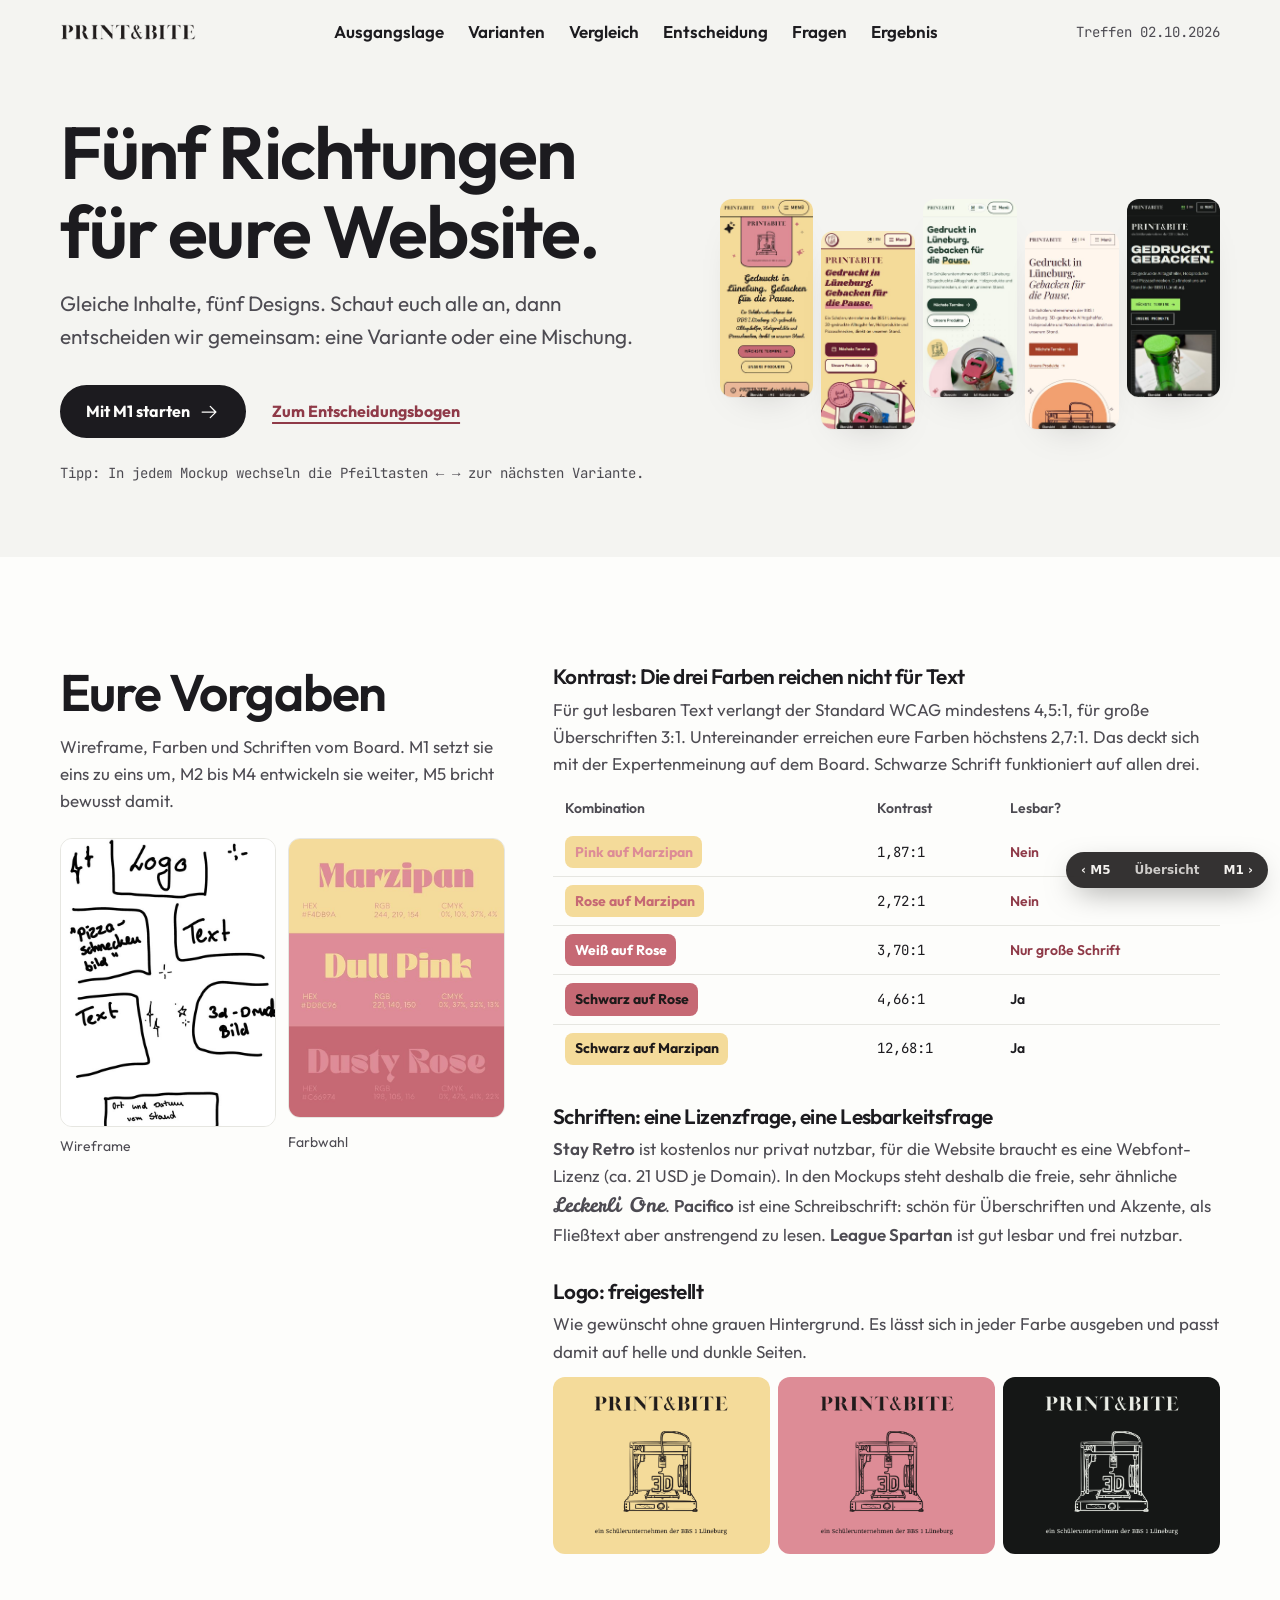
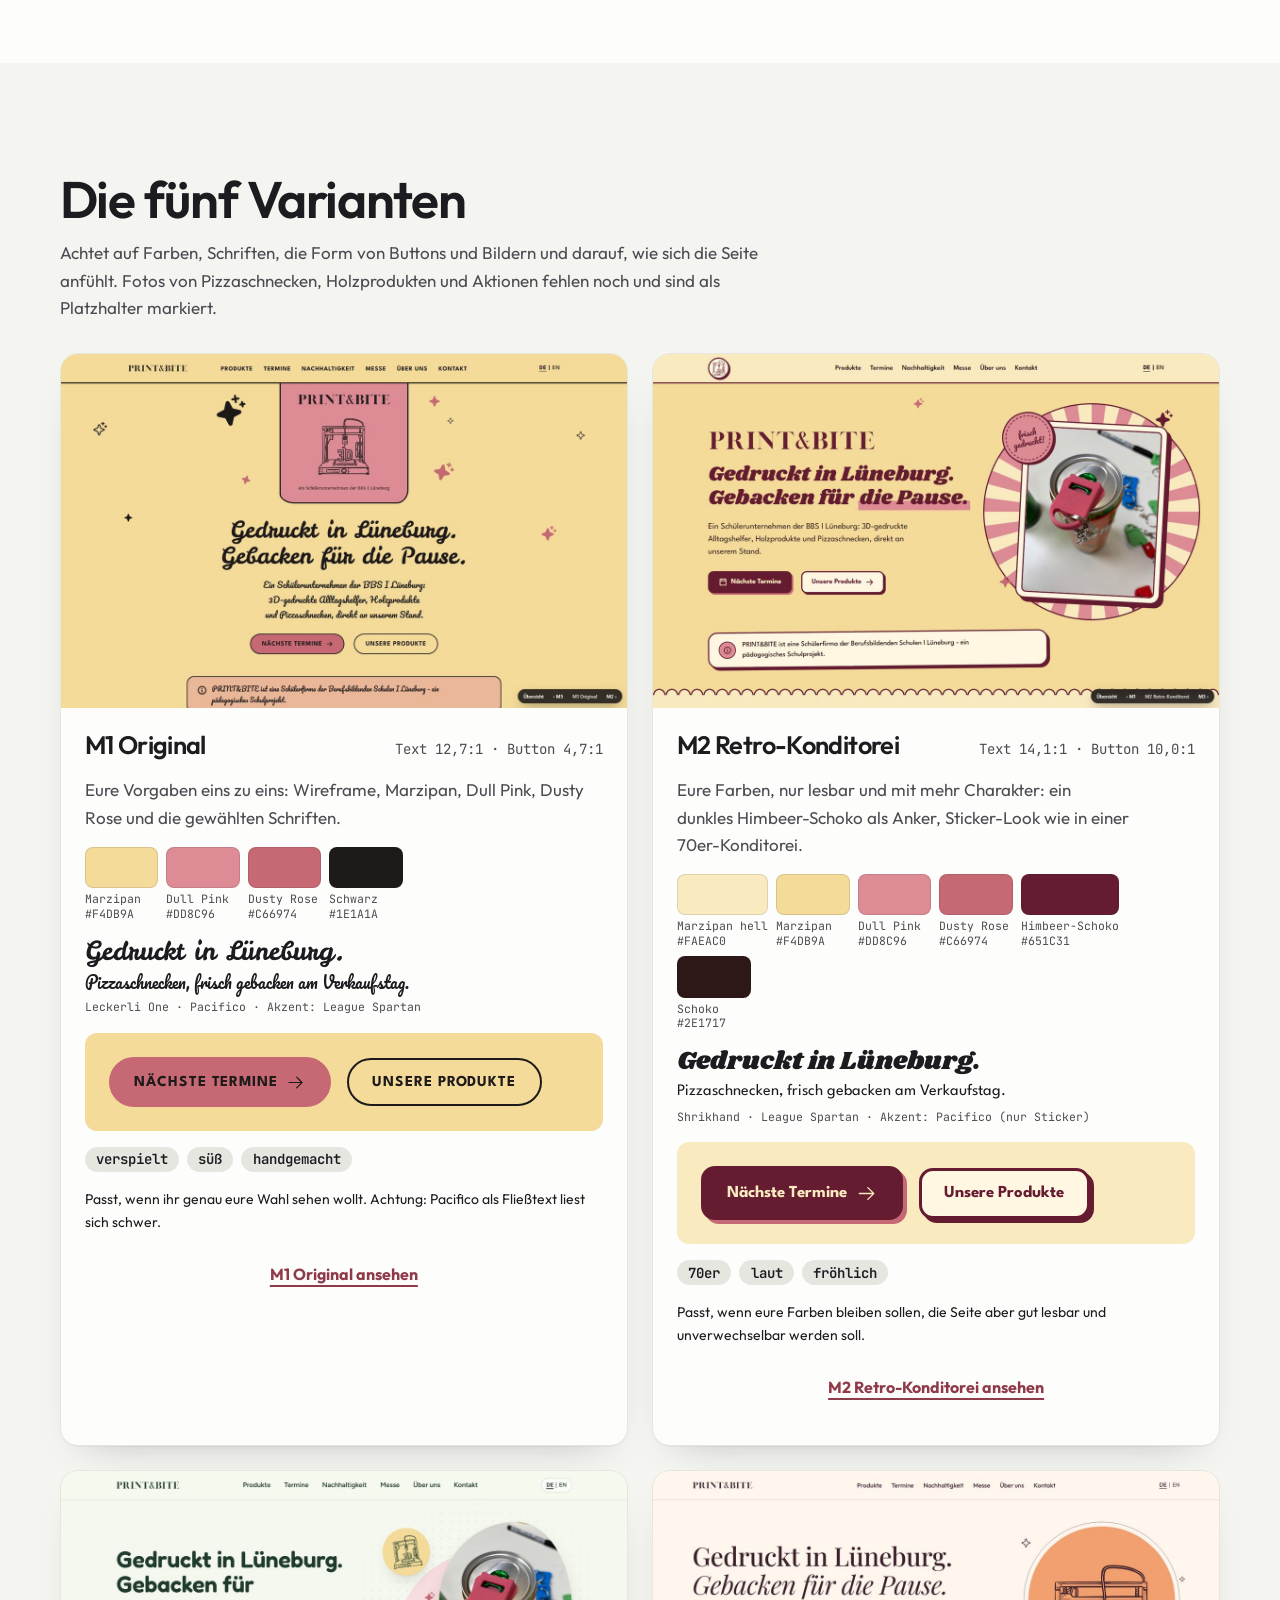
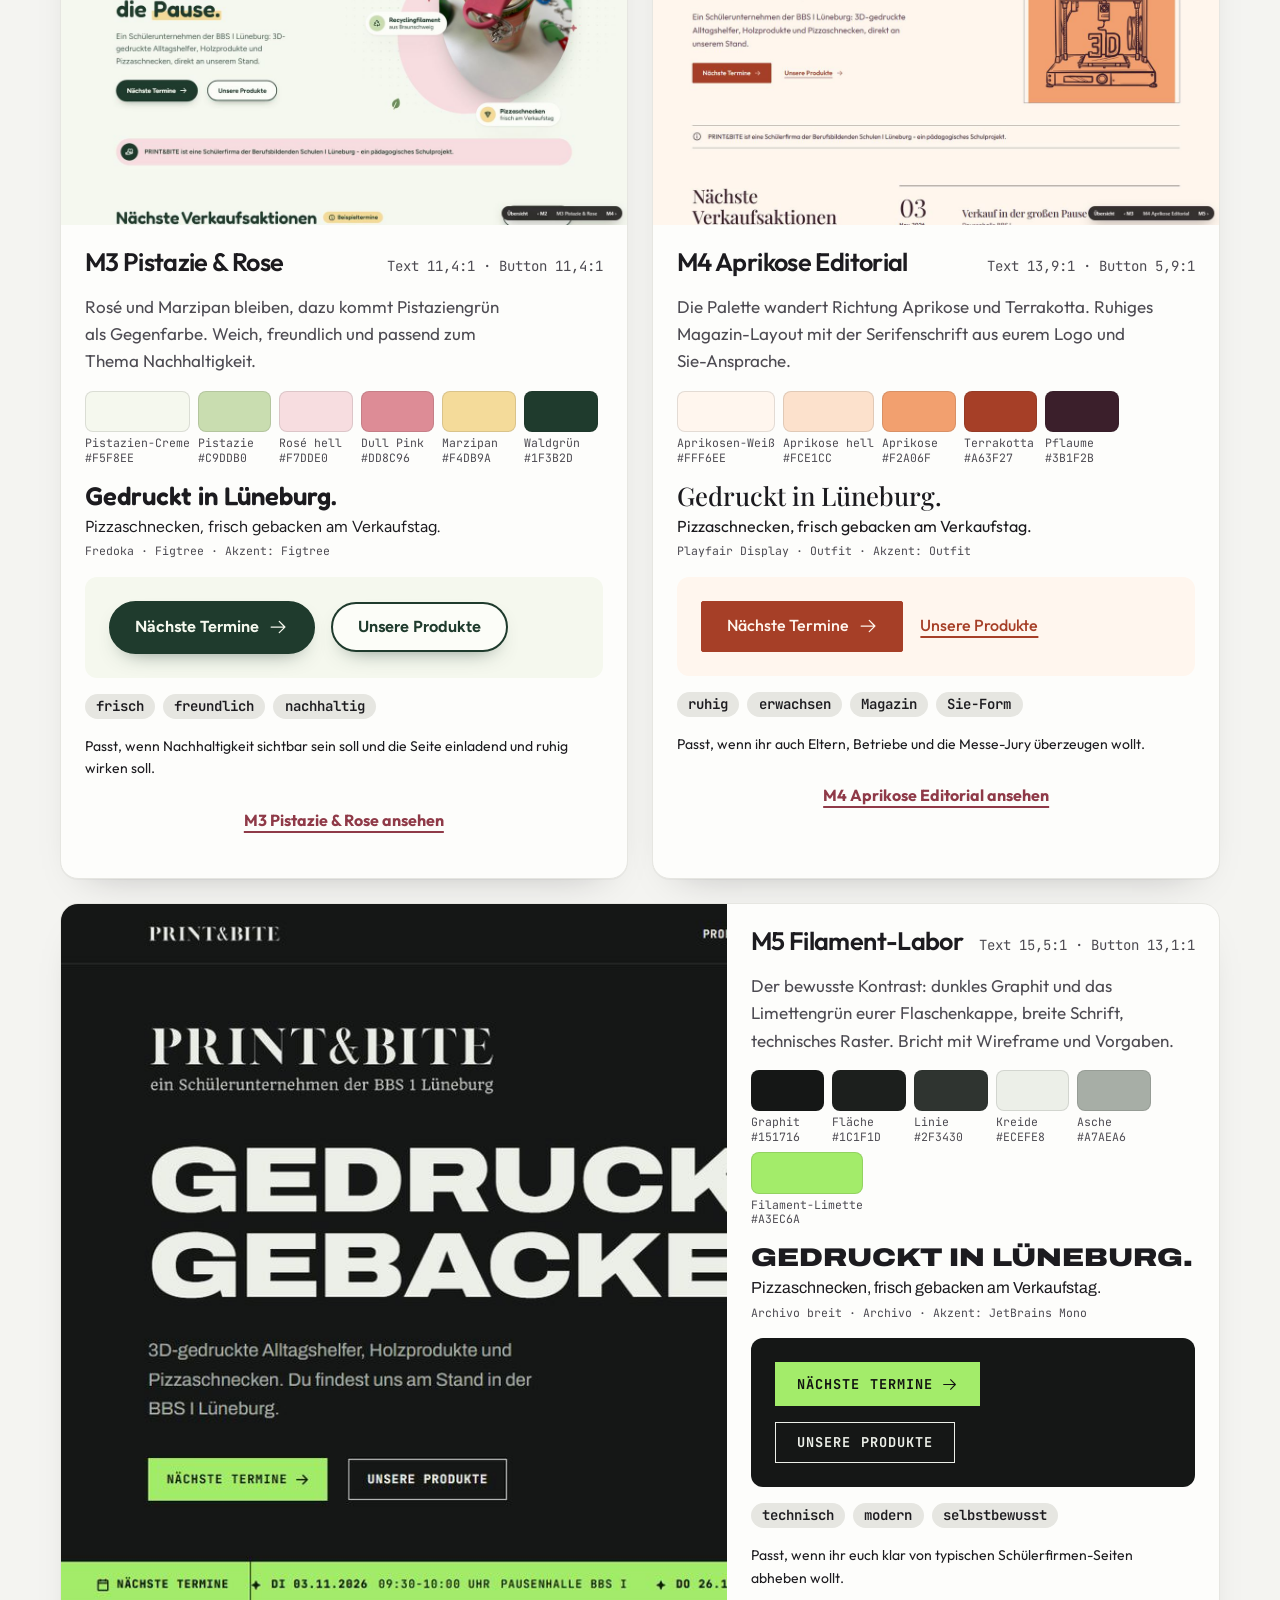
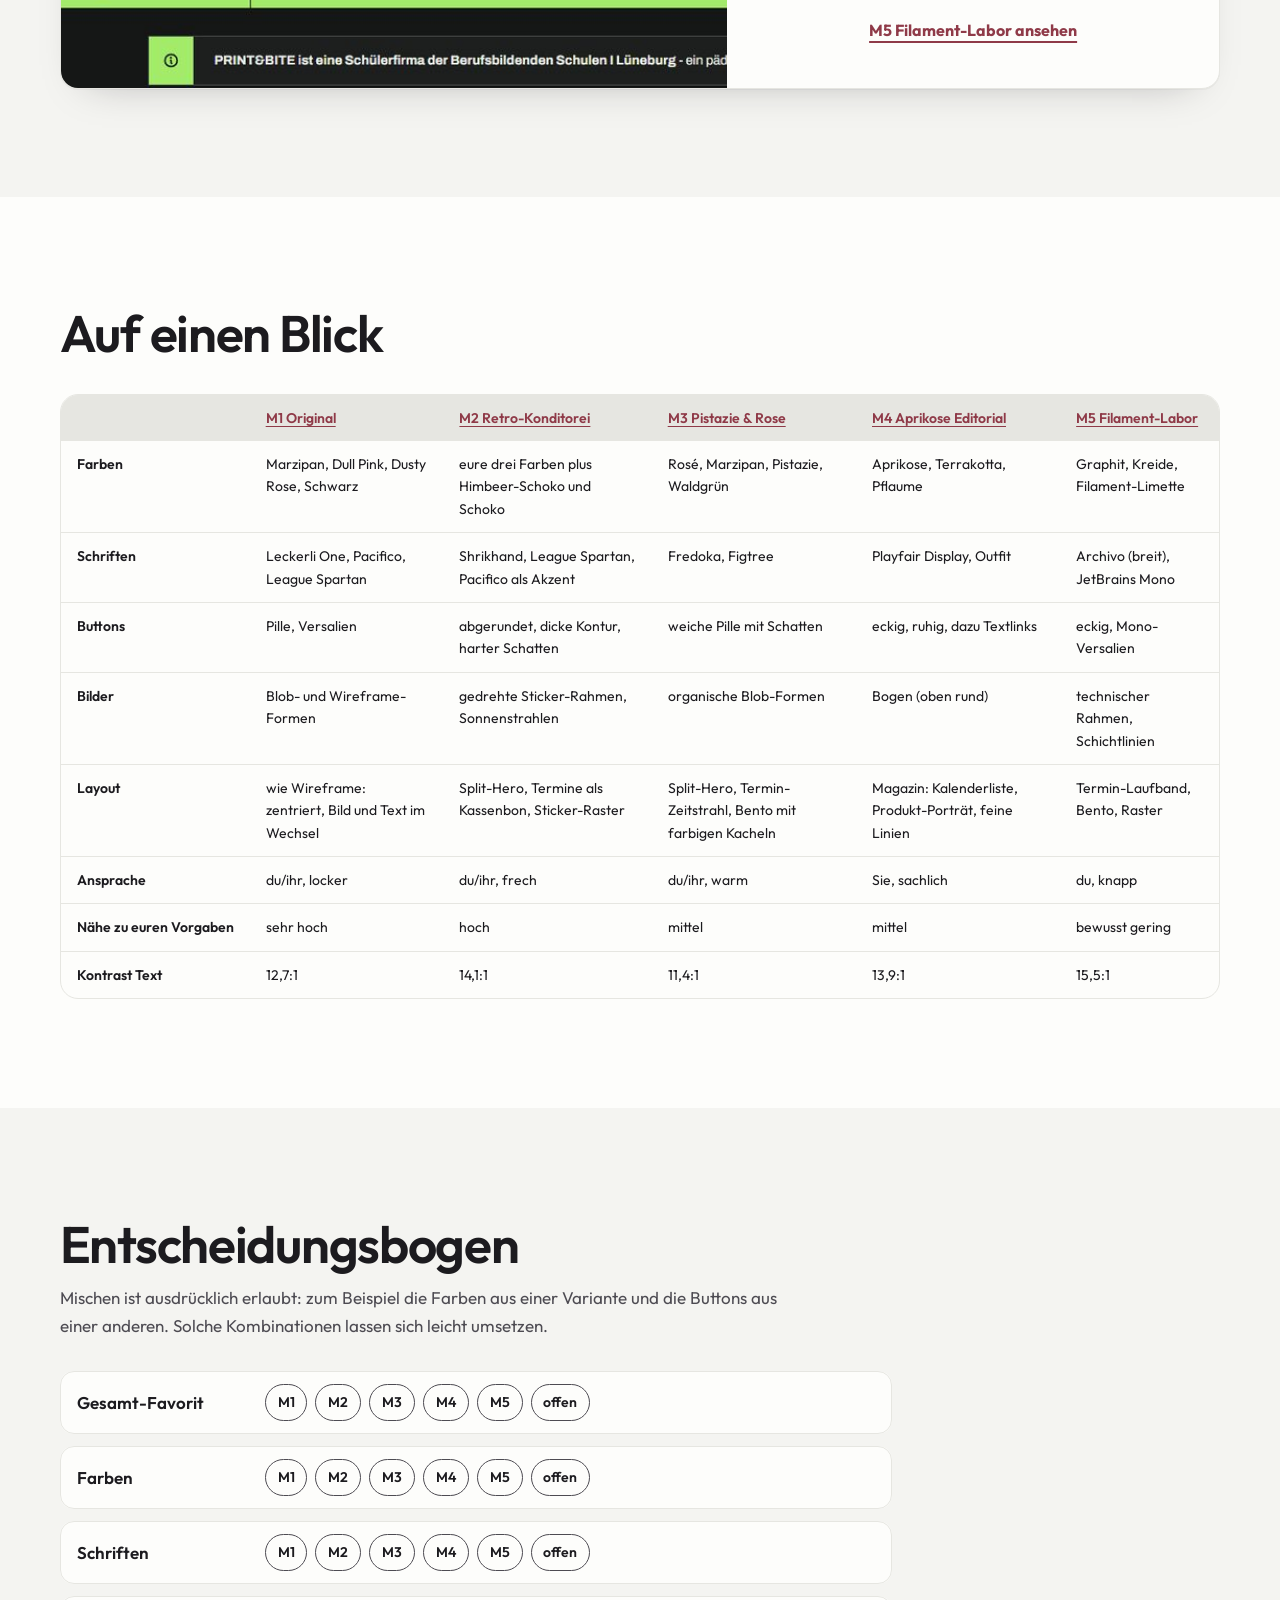
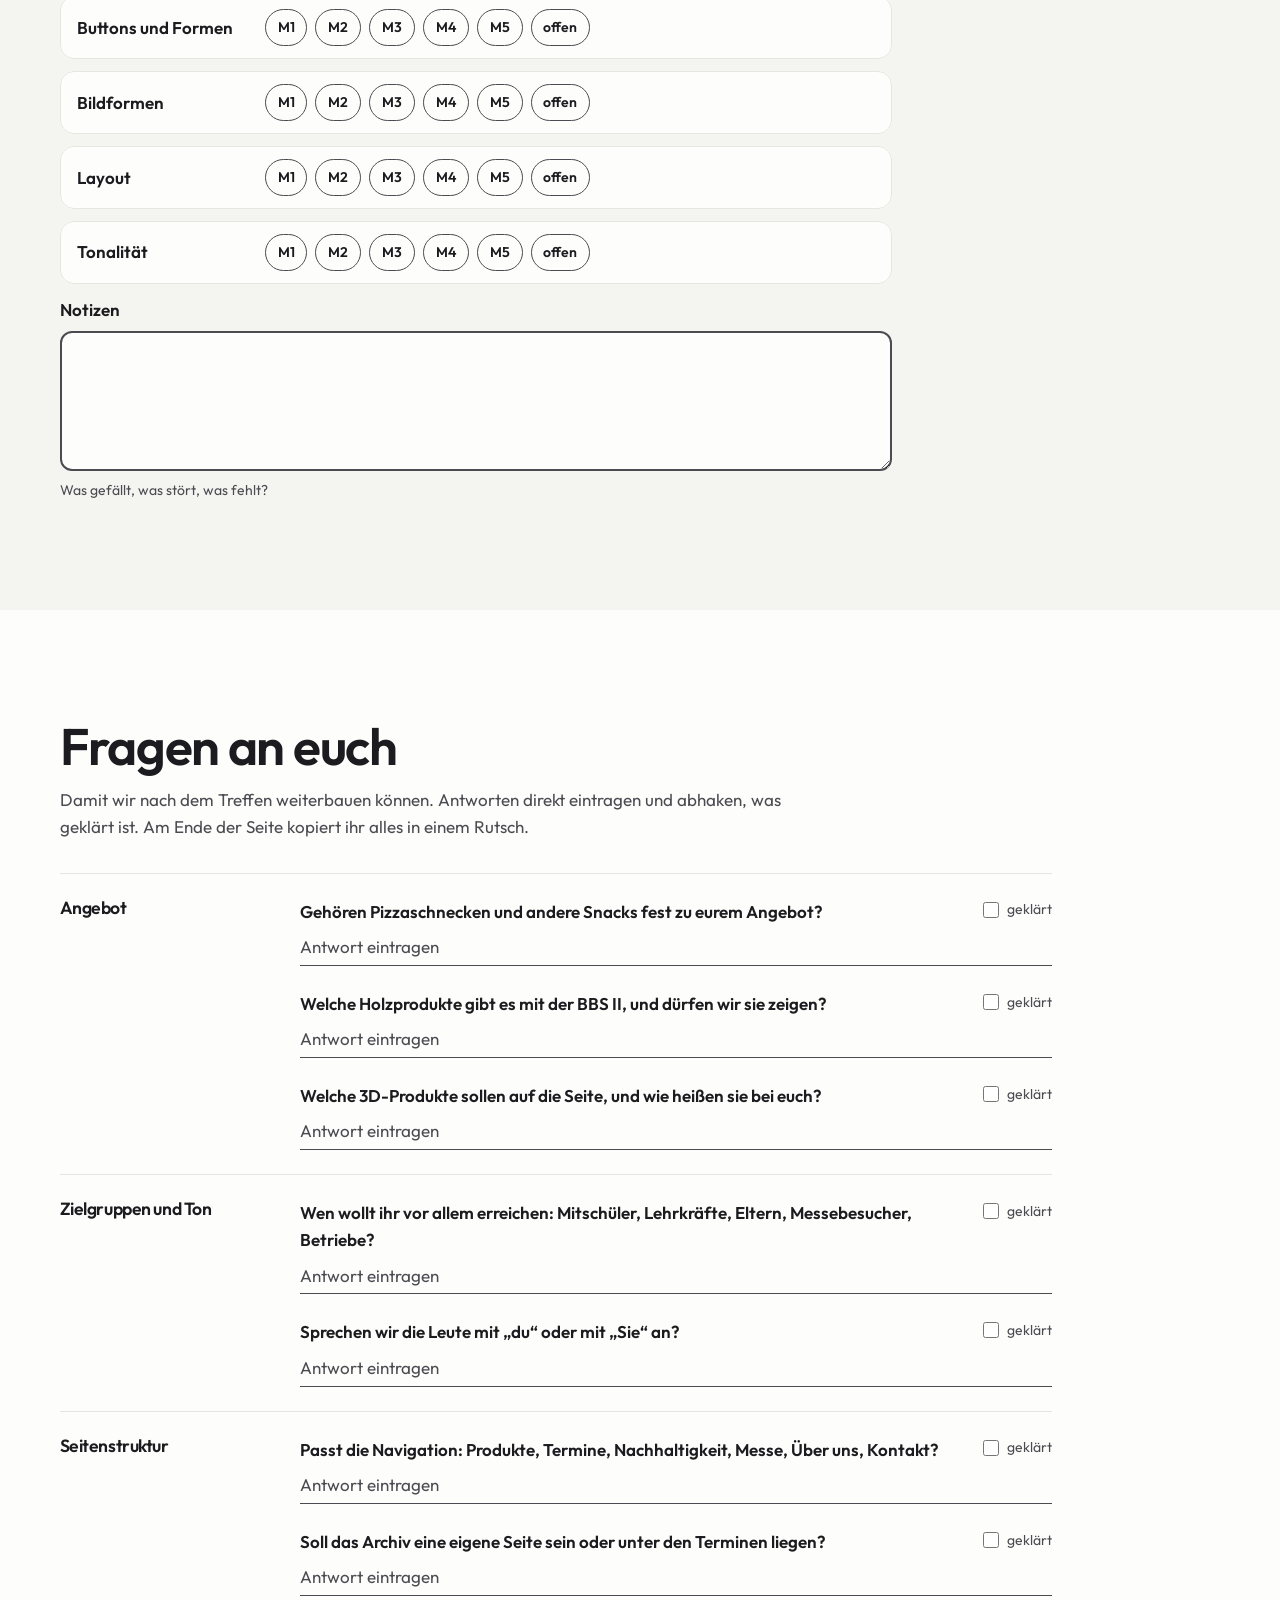
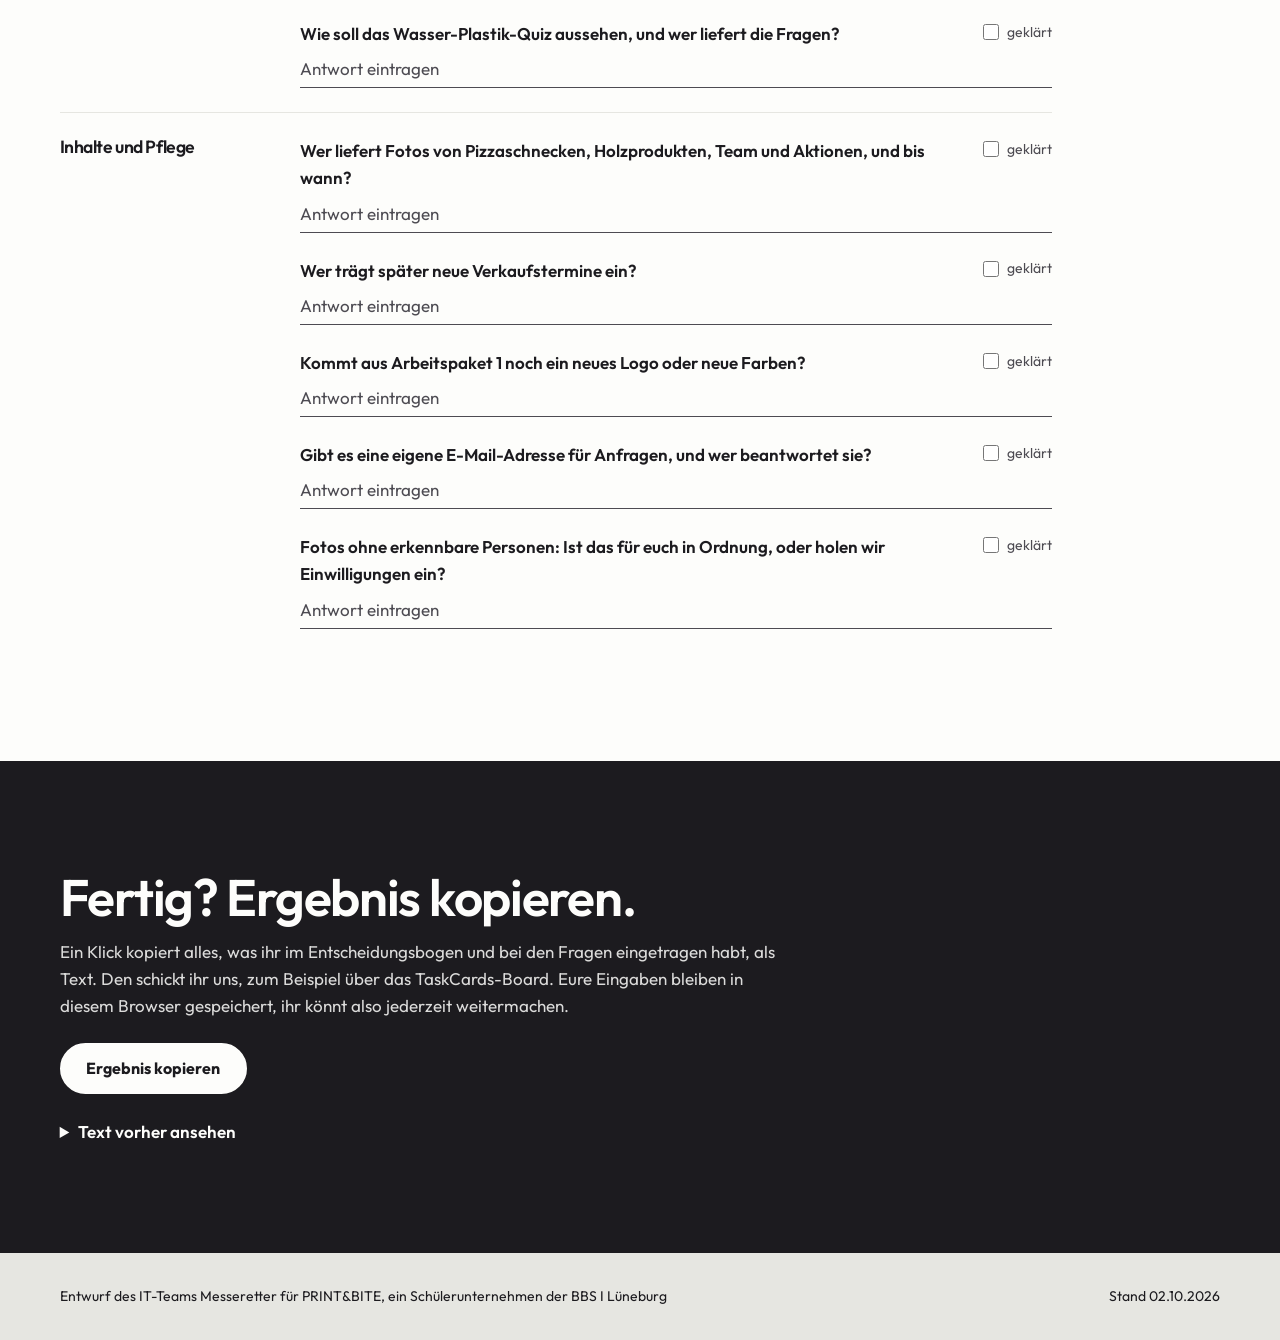
==== commit 78eba174: "feat: single result step at the end of the overview, lighter questions The result box next to the de" ====
--- a/mockups/index.html
+++ b/mockups/index.html
@@ -28,6 +28,7 @@
           <li><a href="#vergleich">Vergleich</a></li>
           <li><a href="#entscheidung">Entscheidung</a></li>
           <li><a href="#fragen">Fragen</a></li>
+          <li><a href="#ergebnis">Ergebnis</a></li>
         </ul>
       </nav>
       <details class="ds-menu">
@@ -38,6 +39,7 @@
           <li><a href="#vergleich">Vergleich</a></li>
           <li><a href="#entscheidung">Entscheidung</a></li>
           <li><a href="#fragen">Fragen</a></li>
+          <li><a href="#ergebnis">Ergebnis</a></li>
         </ul>
       </details>
       <span class="ov-meta">Treffen 02.10.2026</span>
@@ -323,108 +325,99 @@
         <p>Mischen ist ausdrücklich erlaubt: zum Beispiel die Farben aus einer Variante und die Buttons aus einer anderen. Solche Kombinationen lassen sich leicht umsetzen.</p>
       </div>
 
-      <div class="ov-decide">
-        <form class="ov-form" id="bogen" aria-label="Auswahl pro Bereich">
-          <!--DIMENSIONS:start-->
-          <fieldset class="ov-dim">
-            <legend>Gesamt-Favorit</legend>
-            <div class="ov-choices">
-              <label class="ov-choice"><input type="radio" name="gesamt" value="m1"><span>M1</span></label>
-              <label class="ov-choice"><input type="radio" name="gesamt" value="m2"><span>M2</span></label>
-              <label class="ov-choice"><input type="radio" name="gesamt" value="m3"><span>M3</span></label>
-              <label class="ov-choice"><input type="radio" name="gesamt" value="m4"><span>M4</span></label>
-              <label class="ov-choice"><input type="radio" name="gesamt" value="m5"><span>M5</span></label>
-              <label class="ov-choice"><input type="radio" name="gesamt" value="offen"><span>offen</span></label>
-            </div>
-          </fieldset>
-          <fieldset class="ov-dim">
-            <legend>Farben</legend>
-            <div class="ov-choices">
-              <label class="ov-choice"><input type="radio" name="farben" value="m1"><span>M1</span></label>
-              <label class="ov-choice"><input type="radio" name="farben" value="m2"><span>M2</span></label>
-              <label class="ov-choice"><input type="radio" name="farben" value="m3"><span>M3</span></label>
-              <label class="ov-choice"><input type="radio" name="farben" value="m4"><span>M4</span></label>
-              <label class="ov-choice"><input type="radio" name="farben" value="m5"><span>M5</span></label>
-              <label class="ov-choice"><input type="radio" name="farben" value="offen"><span>offen</span></label>
-            </div>
-          </fieldset>
-          <fieldset class="ov-dim">
-            <legend>Schriften</legend>
-            <div class="ov-choices">
-              <label class="ov-choice"><input type="radio" name="schriften" value="m1"><span>M1</span></label>
-              <label class="ov-choice"><input type="radio" name="schriften" value="m2"><span>M2</span></label>
-              <label class="ov-choice"><input type="radio" name="schriften" value="m3"><span>M3</span></label>
-              <label class="ov-choice"><input type="radio" name="schriften" value="m4"><span>M4</span></label>
-              <label class="ov-choice"><input type="radio" name="schriften" value="m5"><span>M5</span></label>
-              <label class="ov-choice"><input type="radio" name="schriften" value="offen"><span>offen</span></label>
-            </div>
-          </fieldset>
-          <fieldset class="ov-dim">
-            <legend>Buttons und Formen</legend>
-            <div class="ov-choices">
-              <label class="ov-choice"><input type="radio" name="formen" value="m1"><span>M1</span></label>
-              <label class="ov-choice"><input type="radio" name="formen" value="m2"><span>M2</span></label>
-              <label class="ov-choice"><input type="radio" name="formen" value="m3"><span>M3</span></label>
-              <label class="ov-choice"><input type="radio" name="formen" value="m4"><span>M4</span></label>
-              <label class="ov-choice"><input type="radio" name="formen" value="m5"><span>M5</span></label>
-              <label class="ov-choice"><input type="radio" name="formen" value="offen"><span>offen</span></label>
-            </div>
-          </fieldset>
-          <fieldset class="ov-dim">
-            <legend>Bildformen</legend>
-            <div class="ov-choices">
-              <label class="ov-choice"><input type="radio" name="bilder" value="m1"><span>M1</span></label>
-              <label class="ov-choice"><input type="radio" name="bilder" value="m2"><span>M2</span></label>
-              <label class="ov-choice"><input type="radio" name="bilder" value="m3"><span>M3</span></label>
-              <label class="ov-choice"><input type="radio" name="bilder" value="m4"><span>M4</span></label>
-              <label class="ov-choice"><input type="radio" name="bilder" value="m5"><span>M5</span></label>
-              <label class="ov-choice"><input type="radio" name="bilder" value="offen"><span>offen</span></label>
-            </div>
-          </fieldset>
-          <fieldset class="ov-dim">
-            <legend>Layout</legend>
-            <div class="ov-choices">
-              <label class="ov-choice"><input type="radio" name="layout" value="m1"><span>M1</span></label>
-              <label class="ov-choice"><input type="radio" name="layout" value="m2"><span>M2</span></label>
-              <label class="ov-choice"><input type="radio" name="layout" value="m3"><span>M3</span></label>
-              <label class="ov-choice"><input type="radio" name="layout" value="m4"><span>M4</span></label>
-              <label class="ov-choice"><input type="radio" name="layout" value="m5"><span>M5</span></label>
-              <label class="ov-choice"><input type="radio" name="layout" value="offen"><span>offen</span></label>
-            </div>
-          </fieldset>
-          <fieldset class="ov-dim">
-            <legend>Tonalität</legend>
-            <div class="ov-choices">
-              <label class="ov-choice"><input type="radio" name="ton" value="m1"><span>M1</span></label>
-              <label class="ov-choice"><input type="radio" name="ton" value="m2"><span>M2</span></label>
-              <label class="ov-choice"><input type="radio" name="ton" value="m3"><span>M3</span></label>
-              <label class="ov-choice"><input type="radio" name="ton" value="m4"><span>M4</span></label>
-              <label class="ov-choice"><input type="radio" name="ton" value="m5"><span>M5</span></label>
-              <label class="ov-choice"><input type="radio" name="ton" value="offen"><span>offen</span></label>
-            </div>
-          </fieldset>
-          <!--DIMENSIONS:end-->
-          <div class="ds-field">
-            <label for="notizen">Notizen</label>
-            <textarea id="notizen" name="notizen" rows="4" aria-describedby="notizen-hilfe"></textarea>
-            <p class="ds-field__help" id="notizen-hilfe">Was gefällt, was stört, was fehlt?</p>
-          </div>
-        </form>
-
-        <aside class="ov-result" aria-labelledby="ergebnis-titel">
-          <h3 id="ergebnis-titel">Ergebnis</h3>
-          <pre id="ergebnis" aria-live="polite"></pre>
-          <button class="ds-btn" type="button" data-copy>Ergebnis kopieren</button>
-          <p class="ov-result__hint">Auswahl und Antworten bleiben in diesem Browser gespeichert. Das IT-Team trägt das Ergebnis danach ins Ticket ein.</p>
-        </aside>
-      </div>
+      <form class="ov-form" id="bogen" aria-label="Auswahl pro Bereich">
+        <!--DIMENSIONS:start-->
+        <fieldset class="ov-dim">
+          <legend>Gesamt-Favorit</legend>
+          <div class="ov-choices">
+            <label class="ov-choice"><input type="radio" name="gesamt" value="m1"><span>M1</span></label>
+            <label class="ov-choice"><input type="radio" name="gesamt" value="m2"><span>M2</span></label>
+            <label class="ov-choice"><input type="radio" name="gesamt" value="m3"><span>M3</span></label>
+            <label class="ov-choice"><input type="radio" name="gesamt" value="m4"><span>M4</span></label>
+            <label class="ov-choice"><input type="radio" name="gesamt" value="m5"><span>M5</span></label>
+            <label class="ov-choice"><input type="radio" name="gesamt" value="offen"><span>offen</span></label>
+          </div>
+        </fieldset>
+        <fieldset class="ov-dim">
+          <legend>Farben</legend>
+          <div class="ov-choices">
+            <label class="ov-choice"><input type="radio" name="farben" value="m1"><span>M1</span></label>
+            <label class="ov-choice"><input type="radio" name="farben" value="m2"><span>M2</span></label>
+            <label class="ov-choice"><input type="radio" name="farben" value="m3"><span>M3</span></label>
+            <label class="ov-choice"><input type="radio" name="farben" value="m4"><span>M4</span></label>
+            <label class="ov-choice"><input type="radio" name="farben" value="m5"><span>M5</span></label>
+            <label class="ov-choice"><input type="radio" name="farben" value="offen"><span>offen</span></label>
+          </div>
+        </fieldset>
+        <fieldset class="ov-dim">
+          <legend>Schriften</legend>
+          <div class="ov-choices">
+            <label class="ov-choice"><input type="radio" name="schriften" value="m1"><span>M1</span></label>
+            <label class="ov-choice"><input type="radio" name="schriften" value="m2"><span>M2</span></label>
+            <label class="ov-choice"><input type="radio" name="schriften" value="m3"><span>M3</span></label>
+            <label class="ov-choice"><input type="radio" name="schriften" value="m4"><span>M4</span></label>
+            <label class="ov-choice"><input type="radio" name="schriften" value="m5"><span>M5</span></label>
+            <label class="ov-choice"><input type="radio" name="schriften" value="offen"><span>offen</span></label>
+          </div>
+        </fieldset>
+        <fieldset class="ov-dim">
+          <legend>Buttons und Formen</legend>
+          <div class="ov-choices">
+            <label class="ov-choice"><input type="radio" name="formen" value="m1"><span>M1</span></label>
+            <label class="ov-choice"><input type="radio" name="formen" value="m2"><span>M2</span></label>
+            <label class="ov-choice"><input type="radio" name="formen" value="m3"><span>M3</span></label>
+            <label class="ov-choice"><input type="radio" name="formen" value="m4"><span>M4</span></label>
+            <label class="ov-choice"><input type="radio" name="formen" value="m5"><span>M5</span></label>
+            <label class="ov-choice"><input type="radio" name="formen" value="offen"><span>offen</span></label>
+          </div>
+        </fieldset>
+        <fieldset class="ov-dim">
+          <legend>Bildformen</legend>
+          <div class="ov-choices">
+            <label class="ov-choice"><input type="radio" name="bilder" value="m1"><span>M1</span></label>
+            <label class="ov-choice"><input type="radio" name="bilder" value="m2"><span>M2</span></label>
+            <label class="ov-choice"><input type="radio" name="bilder" value="m3"><span>M3</span></label>
+            <label class="ov-choice"><input type="radio" name="bilder" value="m4"><span>M4</span></label>
+            <label class="ov-choice"><input type="radio" name="bilder" value="m5"><span>M5</span></label>
+            <label class="ov-choice"><input type="radio" name="bilder" value="offen"><span>offen</span></label>
+          </div>
+        </fieldset>
+        <fieldset class="ov-dim">
+          <legend>Layout</legend>
+          <div class="ov-choices">
+            <label class="ov-choice"><input type="radio" name="layout" value="m1"><span>M1</span></label>
+            <label class="ov-choice"><input type="radio" name="layout" value="m2"><span>M2</span></label>
+            <label class="ov-choice"><input type="radio" name="layout" value="m3"><span>M3</span></label>
+            <label class="ov-choice"><input type="radio" name="layout" value="m4"><span>M4</span></label>
+            <label class="ov-choice"><input type="radio" name="layout" value="m5"><span>M5</span></label>
+            <label class="ov-choice"><input type="radio" name="layout" value="offen"><span>offen</span></label>
+          </div>
+        </fieldset>
+        <fieldset class="ov-dim">
+          <legend>Tonalität</legend>
+          <div class="ov-choices">
+            <label class="ov-choice"><input type="radio" name="ton" value="m1"><span>M1</span></label>
+            <label class="ov-choice"><input type="radio" name="ton" value="m2"><span>M2</span></label>
+            <label class="ov-choice"><input type="radio" name="ton" value="m3"><span>M3</span></label>
+            <label class="ov-choice"><input type="radio" name="ton" value="m4"><span>M4</span></label>
+            <label class="ov-choice"><input type="radio" name="ton" value="m5"><span>M5</span></label>
+            <label class="ov-choice"><input type="radio" name="ton" value="offen"><span>offen</span></label>
+          </div>
+        </fieldset>
+        <!--DIMENSIONS:end-->
+        <div class="ds-field">
+          <label for="notizen">Notizen</label>
+          <textarea id="notizen" name="notizen" rows="4" aria-describedby="notizen-hilfe"></textarea>
+          <p class="ds-field__help" id="notizen-hilfe">Was gefällt, was stört, was fehlt?</p>
+        </div>
+      </form>
     </section>
 
     <section class="section" id="fragen" aria-labelledby="fragen-titel" style="background: var(--color-surface)">
       <div class="container">
         <div class="ov-section-head">
           <h2 id="fragen-titel">Fragen an euch</h2>
-          <p>Damit wir nach dem Treffen weiterbauen können. Antworten direkt eintragen und abhaken, was geklärt ist. Alles landet im Ergebnis beim Entscheidungsbogen.</p>
+          <p>Damit wir nach dem Treffen weiterbauen können. Antworten direkt eintragen und abhaken, was geklärt ist. Am Ende der Seite kopiert ihr alles in einem Rutsch.</p>
         </div>
         <div class="ov-questions" id="fragenliste">
           <div class="ov-qgroup">
@@ -432,17 +425,17 @@
             <ol class="ov-qlist">
               <li class="ov-q">
                 <label class="ov-q__text" for="a-snacks">Gehören Pizzaschnecken und andere Snacks fest zu eurem Angebot?</label>
-                <textarea class="ov-q__answer" id="a-snacks" name="a-snacks" rows="2" placeholder="Antwort eintragen"></textarea>
+                <textarea class="ov-q__answer" id="a-snacks" name="a-snacks" rows="1" placeholder="Antwort eintragen"></textarea>
                 <label class="ov-q__done"><input type="checkbox" name="q-snacks"> geklärt</label>
               </li>
               <li class="ov-q">
                 <label class="ov-q__text" for="a-holz">Welche Holzprodukte gibt es mit der BBS II, und dürfen wir sie zeigen?</label>
-                <textarea class="ov-q__answer" id="a-holz" name="a-holz" rows="2" placeholder="Antwort eintragen"></textarea>
+                <textarea class="ov-q__answer" id="a-holz" name="a-holz" rows="1" placeholder="Antwort eintragen"></textarea>
                 <label class="ov-q__done"><input type="checkbox" name="q-holz"> geklärt</label>
               </li>
               <li class="ov-q">
                 <label class="ov-q__text" for="a-3d">Welche 3D-Produkte sollen auf die Seite, und wie heißen sie bei euch?</label>
-                <textarea class="ov-q__answer" id="a-3d" name="a-3d" rows="2" placeholder="Antwort eintragen"></textarea>
+                <textarea class="ov-q__answer" id="a-3d" name="a-3d" rows="1" placeholder="Antwort eintragen"></textarea>
                 <label class="ov-q__done"><input type="checkbox" name="q-3d"> geklärt</label>
               </li>
             </ol>
@@ -452,12 +445,12 @@
             <ol class="ov-qlist">
               <li class="ov-q">
                 <label class="ov-q__text" for="a-ziel">Wen wollt ihr vor allem erreichen: Mitschüler, Lehrkräfte, Eltern, Messebesucher, Betriebe?</label>
-                <textarea class="ov-q__answer" id="a-ziel" name="a-ziel" rows="2" placeholder="Antwort eintragen"></textarea>
+                <textarea class="ov-q__answer" id="a-ziel" name="a-ziel" rows="1" placeholder="Antwort eintragen"></textarea>
                 <label class="ov-q__done"><input type="checkbox" name="q-ziel"> geklärt</label>
               </li>
               <li class="ov-q">
                 <label class="ov-q__text" for="a-ton">Sprechen wir die Leute mit „du“ oder mit „Sie“ an?</label>
-                <textarea class="ov-q__answer" id="a-ton" name="a-ton" rows="2" placeholder="Antwort eintragen"></textarea>
+                <textarea class="ov-q__answer" id="a-ton" name="a-ton" rows="1" placeholder="Antwort eintragen"></textarea>
                 <label class="ov-q__done"><input type="checkbox" name="q-ton"> geklärt</label>
               </li>
             </ol>
@@ -467,17 +460,17 @@
             <ol class="ov-qlist">
               <li class="ov-q">
                 <label class="ov-q__text" for="a-nav">Passt die Navigation: Produkte, Termine, Nachhaltigkeit, Messe, Über uns, Kontakt?</label>
-                <textarea class="ov-q__answer" id="a-nav" name="a-nav" rows="2" placeholder="Antwort eintragen"></textarea>
+                <textarea class="ov-q__answer" id="a-nav" name="a-nav" rows="1" placeholder="Antwort eintragen"></textarea>
                 <label class="ov-q__done"><input type="checkbox" name="q-nav"> geklärt</label>
               </li>
               <li class="ov-q">
                 <label class="ov-q__text" for="a-archiv">Soll das Archiv eine eigene Seite sein oder unter den Terminen liegen?</label>
-                <textarea class="ov-q__answer" id="a-archiv" name="a-archiv" rows="2" placeholder="Antwort eintragen"></textarea>
+                <textarea class="ov-q__answer" id="a-archiv" name="a-archiv" rows="1" placeholder="Antwort eintragen"></textarea>
                 <label class="ov-q__done"><input type="checkbox" name="q-archiv"> geklärt</label>
               </li>
               <li class="ov-q">
                 <label class="ov-q__text" for="a-quiz">Wie soll das Wasser-Plastik-Quiz aussehen, und wer liefert die Fragen?</label>
-                <textarea class="ov-q__answer" id="a-quiz" name="a-quiz" rows="2" placeholder="Antwort eintragen"></textarea>
+                <textarea class="ov-q__answer" id="a-quiz" name="a-quiz" rows="1" placeholder="Antwort eintragen"></textarea>
                 <label class="ov-q__done"><input type="checkbox" name="q-quiz"> geklärt</label>
               </li>
             </ol>
@@ -487,36 +480,48 @@
             <ol class="ov-qlist">
               <li class="ov-q">
                 <label class="ov-q__text" for="a-fotos">Wer liefert Fotos von Pizzaschnecken, Holzprodukten, Team und Aktionen, und bis wann?</label>
-                <textarea class="ov-q__answer" id="a-fotos" name="a-fotos" rows="2" placeholder="Antwort eintragen"></textarea>
+                <textarea class="ov-q__answer" id="a-fotos" name="a-fotos" rows="1" placeholder="Antwort eintragen"></textarea>
                 <label class="ov-q__done"><input type="checkbox" name="q-fotos"> geklärt</label>
               </li>
               <li class="ov-q">
                 <label class="ov-q__text" for="a-termine">Wer trägt später neue Verkaufstermine ein?</label>
-                <textarea class="ov-q__answer" id="a-termine" name="a-termine" rows="2" placeholder="Antwort eintragen"></textarea>
+                <textarea class="ov-q__answer" id="a-termine" name="a-termine" rows="1" placeholder="Antwort eintragen"></textarea>
                 <label class="ov-q__done"><input type="checkbox" name="q-termine"> geklärt</label>
               </li>
               <li class="ov-q">
                 <label class="ov-q__text" for="a-logo">Kommt aus Arbeitspaket 1 noch ein neues Logo oder neue Farben?</label>
-                <textarea class="ov-q__answer" id="a-logo" name="a-logo" rows="2" placeholder="Antwort eintragen"></textarea>
+                <textarea class="ov-q__answer" id="a-logo" name="a-logo" rows="1" placeholder="Antwort eintragen"></textarea>
                 <label class="ov-q__done"><input type="checkbox" name="q-logo"> geklärt</label>
               </li>
               <li class="ov-q">
                 <label class="ov-q__text" for="a-mail">Gibt es eine eigene E-Mail-Adresse für Anfragen, und wer beantwortet sie?</label>
-                <textarea class="ov-q__answer" id="a-mail" name="a-mail" rows="2" placeholder="Antwort eintragen"></textarea>
+                <textarea class="ov-q__answer" id="a-mail" name="a-mail" rows="1" placeholder="Antwort eintragen"></textarea>
                 <label class="ov-q__done"><input type="checkbox" name="q-mail"> geklärt</label>
               </li>
               <li class="ov-q">
                 <label class="ov-q__text" for="a-personen">Fotos ohne erkennbare Personen: Ist das für euch in Ordnung, oder holen wir Einwilligungen ein?</label>
-                <textarea class="ov-q__answer" id="a-personen" name="a-personen" rows="2" placeholder="Antwort eintragen"></textarea>
+                <textarea class="ov-q__answer" id="a-personen" name="a-personen" rows="1" placeholder="Antwort eintragen"></textarea>
                 <label class="ov-q__done"><input type="checkbox" name="q-personen"> geklärt</label>
               </li>
             </ol>
           </div>
         </div>
-        <div class="ov-questions__foot">
-          <button class="ds-btn ds-btn--primary" type="button" data-copy>Ergebnis kopieren</button>
-          <p class="ov-meta">Kopiert Entscheidungsbogen, Notizen und Antworten zusammen.</p>
-        </div>
+      </div>
+    </section>
+
+    <section class="section ov-finish" id="ergebnis" aria-labelledby="ergebnis-titel">
+      <div class="container">
+        <div class="ov-section-head">
+          <h2 id="ergebnis-titel">Fertig? Ergebnis kopieren.</h2>
+          <p>Ein Klick kopiert alles, was ihr im Entscheidungsbogen und bei den Fragen eingetragen habt, als Text. Den schickt ihr uns, zum Beispiel über das TaskCards-Board. Eure Eingaben bleiben in diesem Browser gespeichert, ihr könnt also jederzeit weitermachen.</p>
+        </div>
+        <div class="ds-actions">
+          <button class="ds-btn" type="button" id="kopieren">Ergebnis kopieren</button>
+        </div>
+        <details class="ov-finish__preview" id="vorschau">
+          <summary>Text vorher ansehen</summary>
+          <pre id="ergebnis-text"></pre>
+        </details>
       </div>
     </section>
   </main>
@@ -545,7 +550,7 @@
       ];
       var KEY = "pb-entscheidungsbogen";
       var form = document.getElementById("bogen");
-      var out = document.getElementById("ergebnis");
+      var out = document.getElementById("ergebnis-text");
       var questions = document.getElementById("fragenliste");
       var items = Array.prototype.map.call(questions.querySelectorAll(".ov-q"), function (item) {
         return {
@@ -559,7 +564,7 @@
       // Antwortfelder wachsen mit dem Text, damit lange Antworten lesbar bleiben.
       function autosize(area) {
         area.style.height = "auto";
-        area.style.height = area.scrollHeight + 2 + "px";
+        area.style.height = area.scrollHeight + area.offsetHeight - area.clientHeight + "px";
       }
 
       function load() {
@@ -630,24 +635,24 @@
       });
       render();
 
-      document.querySelectorAll("[data-copy]").forEach(function (button) {
-        var label = button.textContent;
-        button.addEventListener("click", function () {
-          function done() { button.textContent = "Kopiert"; setTimeout(function () { button.textContent = label; }, 1800); }
-          if (navigator.clipboard && window.isSecureContext) {
-            navigator.clipboard.writeText(out.textContent).then(done, fallback);
-          } else {
-            fallback();
-          }
-          function fallback() {
-            var range = document.createRange();
-            range.selectNodeContents(out);
-            var selection = window.getSelection();
-            selection.removeAllRanges();
-            selection.addRange(range);
-            try { document.execCommand("copy"); done(); } catch (e) { button.textContent = "Text markiert, mit Strg+C kopieren"; }
-          }
-        });
+      document.getElementById("kopieren").addEventListener("click", function () {
+        var button = this;
+        function done() { button.textContent = "Kopiert"; setTimeout(function () { button.textContent = "Ergebnis kopieren"; }, 1800); }
+        if (navigator.clipboard && window.isSecureContext) {
+          navigator.clipboard.writeText(out.textContent).then(done, fallback);
+        } else {
+          fallback();
+        }
+        function fallback() {
+          // Markieren klappt nur bei sichtbarem Text, darum die Vorschau dafür aufklappen.
+          document.getElementById("vorschau").open = true;
+          var range = document.createRange();
+          range.selectNodeContents(out);
+          var selection = window.getSelection();
+          selection.removeAllRanges();
+          selection.addRange(range);
+          try { document.execCommand("copy"); done(); } catch (e) { button.textContent = "Text markiert, mit Strg+C kopieren"; }
+        }
       });
     })();
   </script>
--- a/mockups/themes/uebersicht.css
+++ b/mockups/themes/uebersicht.css
@@ -391,22 +391,16 @@
 
 /* Entscheidungsbogen */
 
-.ov-decide {
-  display: grid;
-  grid-template-columns: minmax(0, 1.25fr) minmax(0, 0.75fr);
-  gap: var(--space-6);
+.ov-form {
+  display: grid;
+  gap: var(--space-3);
+  max-width: 52rem;
   margin-top: var(--space-6);
-  align-items: start;
-}
-
-.ov-form {
-  display: grid;
-  gap: var(--space-3);
 }
 
 .ov-dim {
   display: grid;
-  grid-template-columns: 9rem minmax(0, 1fr);
+  grid-template-columns: 11rem minmax(0, 1fr);
   align-items: center;
   gap: var(--space-3);
   margin: 0;
@@ -456,24 +450,137 @@
   outline-offset: 2px;
 }
 
-.ov-result {
-  position: sticky;
-  top: 5.5rem;
-  display: grid;
-  gap: var(--space-3);
-  padding: var(--space-5);
-  border-radius: var(--radius-card);
+/* Fragen */
+
+.ov-questions {
+  max-width: 62rem;
+  margin-top: var(--space-6);
+}
+
+.ov-qgroup {
+  display: grid;
+  grid-template-columns: 13rem minmax(0, 1fr);
+  gap: var(--space-3) var(--space-6);
+  align-items: start;
+  padding-block: var(--space-5);
+  border-top: 1px solid var(--color-border);
+}
+
+.ov-qgroup h3 {
+  font-size: 1.1rem;
+}
+
+.ov-qlist {
+  display: grid;
+  gap: var(--space-5);
+  margin: 0;
+  padding: 0;
+  list-style: none;
+}
+
+.ov-q {
+  display: grid;
+  grid-template-columns: minmax(0, 1fr) auto;
+  gap: var(--space-1) var(--space-4);
+  align-items: baseline;
+}
+
+.ov-q__text {
+  font-weight: 600;
+  transition: color var(--dur) var(--ease);
+}
+
+.ov-q[data-done] .ov-q__text {
+  color: var(--color-text-muted);
+}
+
+.ov-q__answer {
+  grid-column: 1 / -1;
+  width: 100%;
+  padding: 0.3em 0;
+  border: 0;
+  border-bottom: 1px solid var(--color-text-muted);
+  border-radius: 0;
+  background: transparent;
+  color: var(--color-text);
+  font: inherit;
+  line-height: 1.5;
+  resize: none;
+  overflow: hidden;
+}
+
+.ov-q__answer::placeholder {
+  color: var(--color-text-muted);
+  opacity: 1;
+}
+
+.ov-q__answer:focus-visible {
+  outline: none;
+  border-bottom-color: var(--color-focus);
+  box-shadow: 0 1px 0 var(--color-focus);
+}
+
+.ov-q__done {
+  grid-column: 2;
+  grid-row: 1;
+  display: inline-flex;
+  align-items: center;
+  gap: var(--space-2);
+  font-size: var(--fs-small);
+  color: var(--color-text-muted);
+  cursor: pointer;
+}
+
+.ov-q__done input {
+  width: 1rem;
+  height: 1rem;
+  margin: 0;
+  accent-color: var(--color-primary);
+}
+
+.ov-q[data-done] .ov-q__done {
+  color: var(--color-text);
+  font-weight: 600;
+}
+
+/* Ergebnis */
+
+.ov-finish {
   background: var(--color-primary);
   color: var(--color-on-primary);
 }
 
-.ov-result h3 {
+.ov-finish h2 {
   color: inherit;
-  font-size: 1.3rem;
-}
-
-.ov-result pre {
-  margin: 0;
+}
+
+.ov-finish .ov-section-head p {
+  color: inherit;
+  opacity: 0.85;
+}
+
+.ov-finish .ds-actions {
+  margin-top: var(--space-5);
+}
+
+.ov-finish .ds-btn {
+  --btn-bg: var(--color-on-primary);
+  --btn-fg: var(--color-primary);
+  --btn-border-color: var(--color-on-primary);
+}
+
+.ov-finish__preview {
+  max-width: 46rem;
+  margin-top: var(--space-5);
+}
+
+.ov-finish__preview summary {
+  cursor: pointer;
+  font-weight: 600;
+}
+
+.ov-finish__preview pre {
+  margin: var(--space-3) 0 0;
   padding: var(--space-4);
   overflow-x: auto;
   border-radius: 10px;
@@ -484,116 +591,6 @@
   white-space: pre-wrap;
 }
 
-.ov-result .ds-btn {
-  --btn-bg: var(--color-on-primary);
-  --btn-fg: var(--color-primary);
-  --btn-border-color: var(--color-on-primary);
-  justify-self: start;
-}
-
-.ov-result__hint {
-  font-size: var(--fs-small);
-  opacity: 0.85;
-}
-
-/* Fragen */
-
-.ov-questions {
-  display: grid;
-  gap: var(--space-6);
-  margin-top: var(--space-6);
-}
-
-.ov-qgroup {
-  display: grid;
-  grid-template-columns: 13rem minmax(0, 1fr);
-  gap: var(--space-3) var(--space-6);
-  align-items: start;
-}
-
-.ov-qgroup h3 {
-  font-size: 1.25rem;
-  padding-top: var(--space-4);
-}
-
-.ov-qlist {
-  display: grid;
-  gap: var(--space-3);
-  margin: 0;
-  padding: 0;
-  list-style: none;
-}
-
-.ov-q {
-  display: grid;
-  gap: var(--space-2);
-  padding: var(--space-4);
-  border: 1px solid var(--color-border);
-  border-radius: 14px;
-  background: var(--color-bg);
-  transition: border-color var(--dur) var(--ease);
-}
-
-.ov-q[data-done] {
-  border-color: var(--color-text);
-}
-
-.ov-q__text {
-  font-weight: 600;
-}
-
-.ov-q__answer {
-  width: 100%;
-  padding: 0.6em 0.85em;
-  border: 1px solid var(--color-text-muted);
-  border-radius: 10px;
-  background: var(--color-surface);
-  color: var(--color-text);
-  font: inherit;
-  line-height: 1.5;
-  resize: vertical;
-}
-
-.ov-q__answer::placeholder {
-  color: var(--color-text-muted);
-  opacity: 1;
-}
-
-.ov-q__answer:focus-visible {
-  border-color: var(--color-focus);
-  outline-offset: 1px;
-}
-
-.ov-q__done {
-  display: inline-flex;
-  align-items: center;
-  gap: var(--space-2);
-  justify-self: start;
-  font-size: var(--fs-small);
-  color: var(--color-text-muted);
-  cursor: pointer;
-}
-
-.ov-q__done input {
-  width: 1.1rem;
-  height: 1.1rem;
-  margin: 0;
-  accent-color: var(--color-primary);
-}
-
-.ov-q[data-done] .ov-q__done {
-  color: var(--color-text);
-  font-weight: 600;
-}
-
-.ov-questions__foot {
-  display: flex;
-  flex-wrap: wrap;
-  align-items: center;
-  gap: var(--space-3) var(--space-5);
-  margin-top: var(--space-6);
-}
-
 .ov-section-head {
   display: grid;
   gap: var(--space-3);
@@ -620,13 +617,8 @@
 @media (max-width: 960px) {
   .ov-hero,
   .ov-start,
-  .ov-decide,
   .ov-variant--wide {
     grid-template-columns: 1fr;
-  }
-
-  .ov-result {
-    position: static;
   }
 }
 
@@ -634,10 +626,6 @@
   .ov-variants,
   .ov-qgroup {
     grid-template-columns: 1fr;
-  }
-
-  .ov-qgroup h3 {
-    padding-top: 0;
   }
 
   .ov-hero__strip {
@@ -663,8 +651,7 @@
 @media print {
   .ds-header,
   .ov-hero__strip,
-  [data-copy],
-  .ov-questions__foot {
+  .ov-finish {
     display: none;
   }
 }
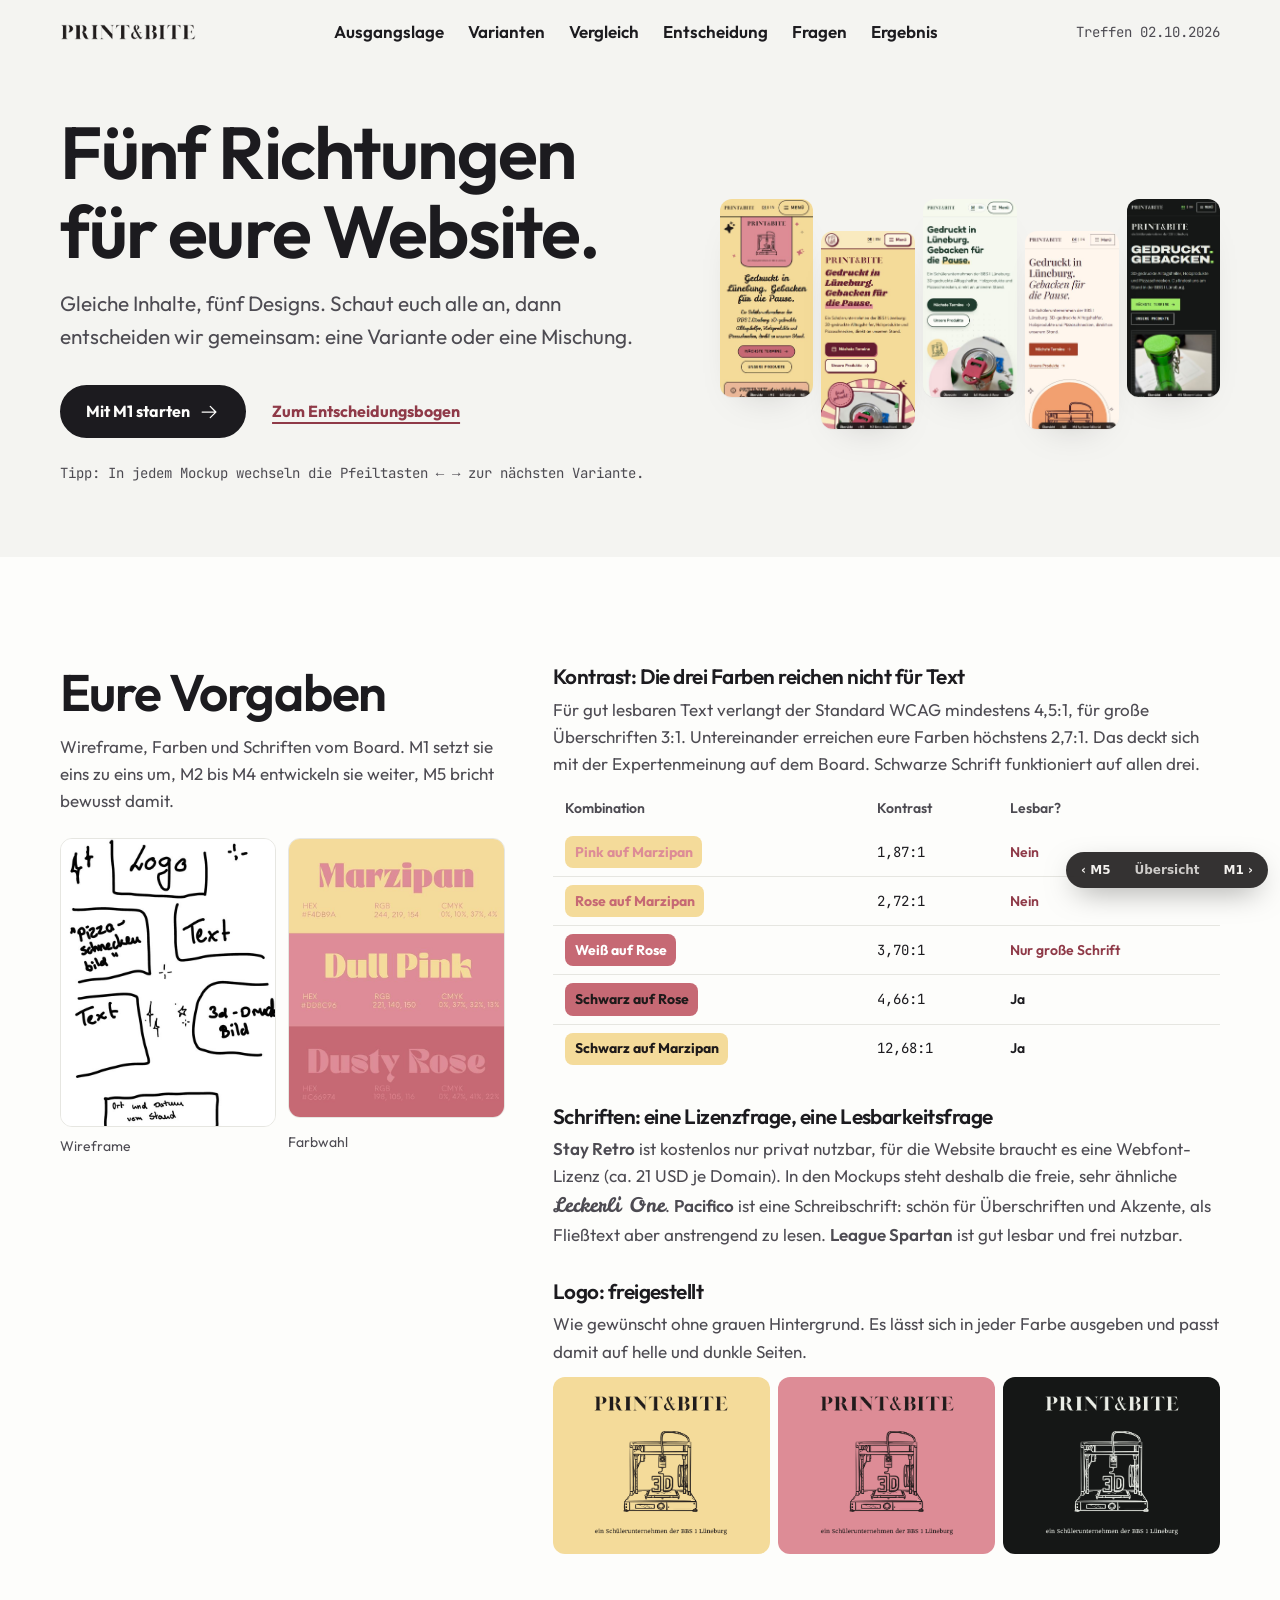
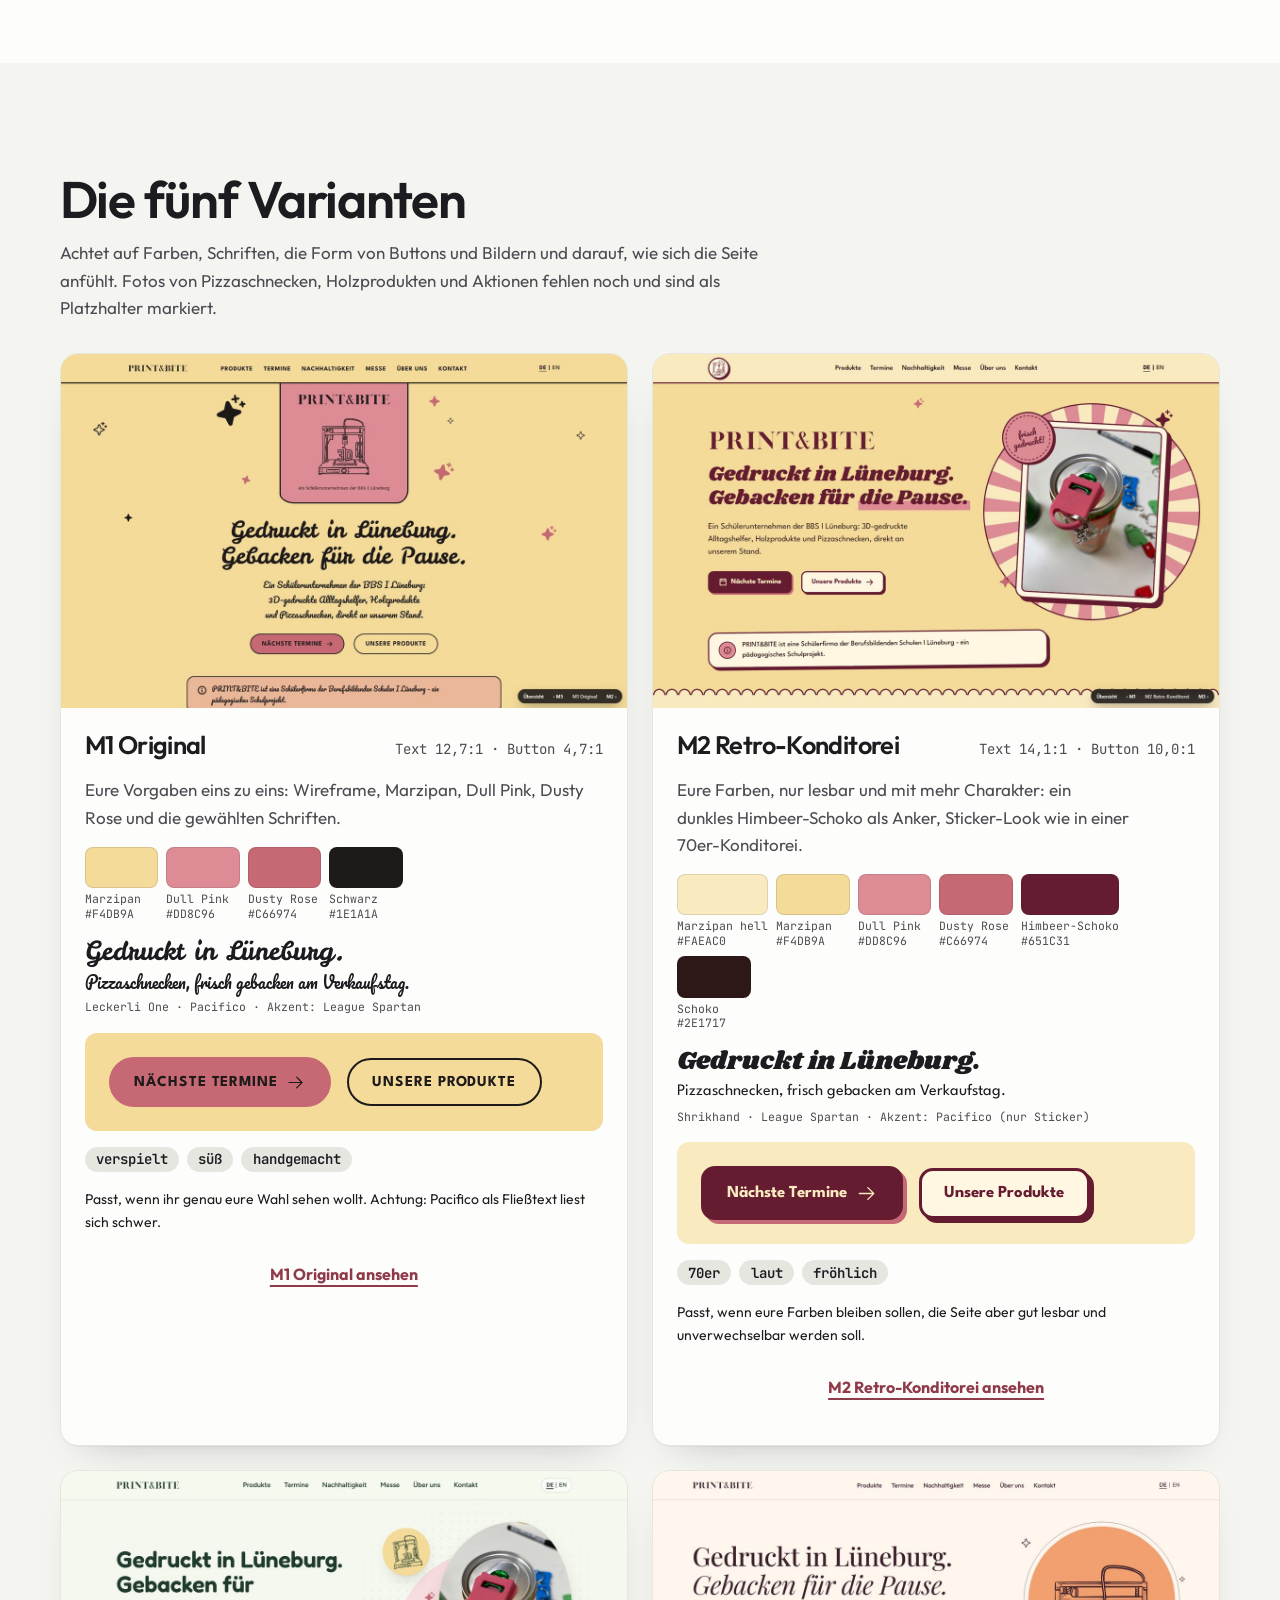
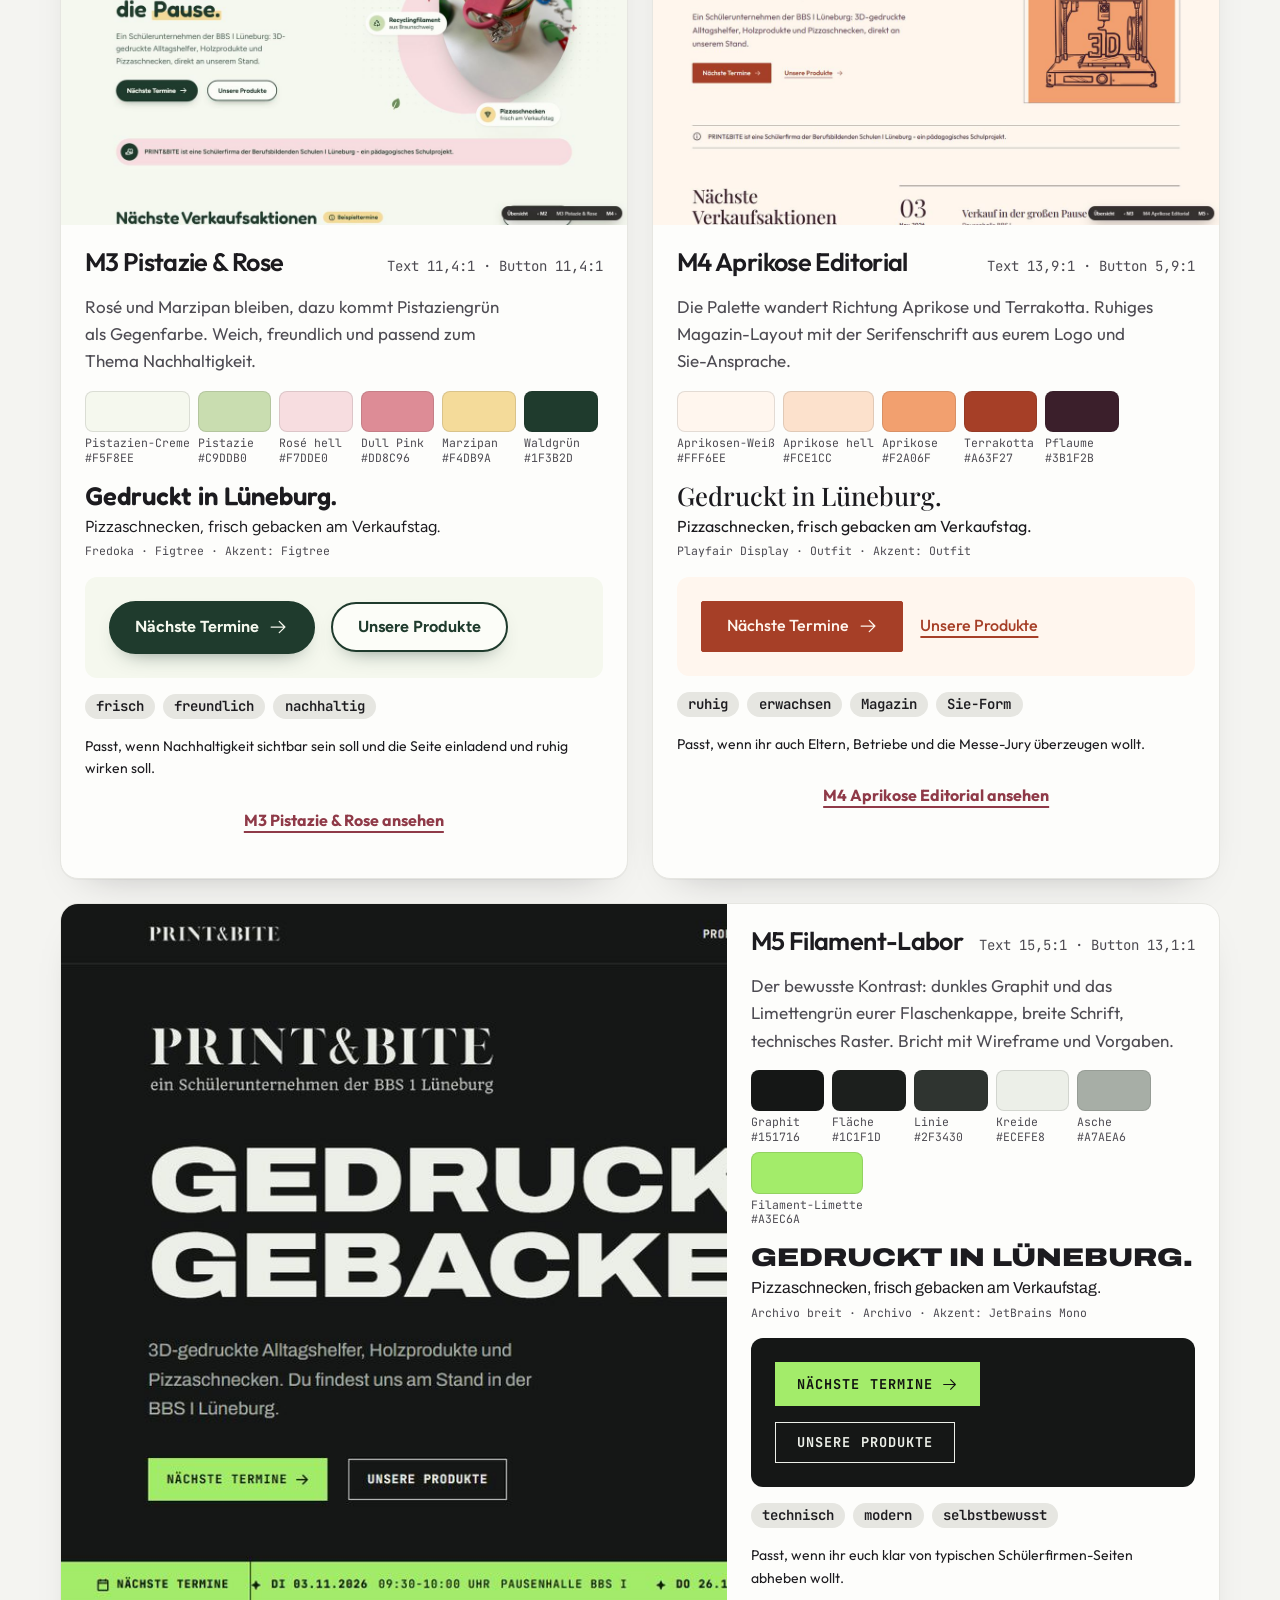
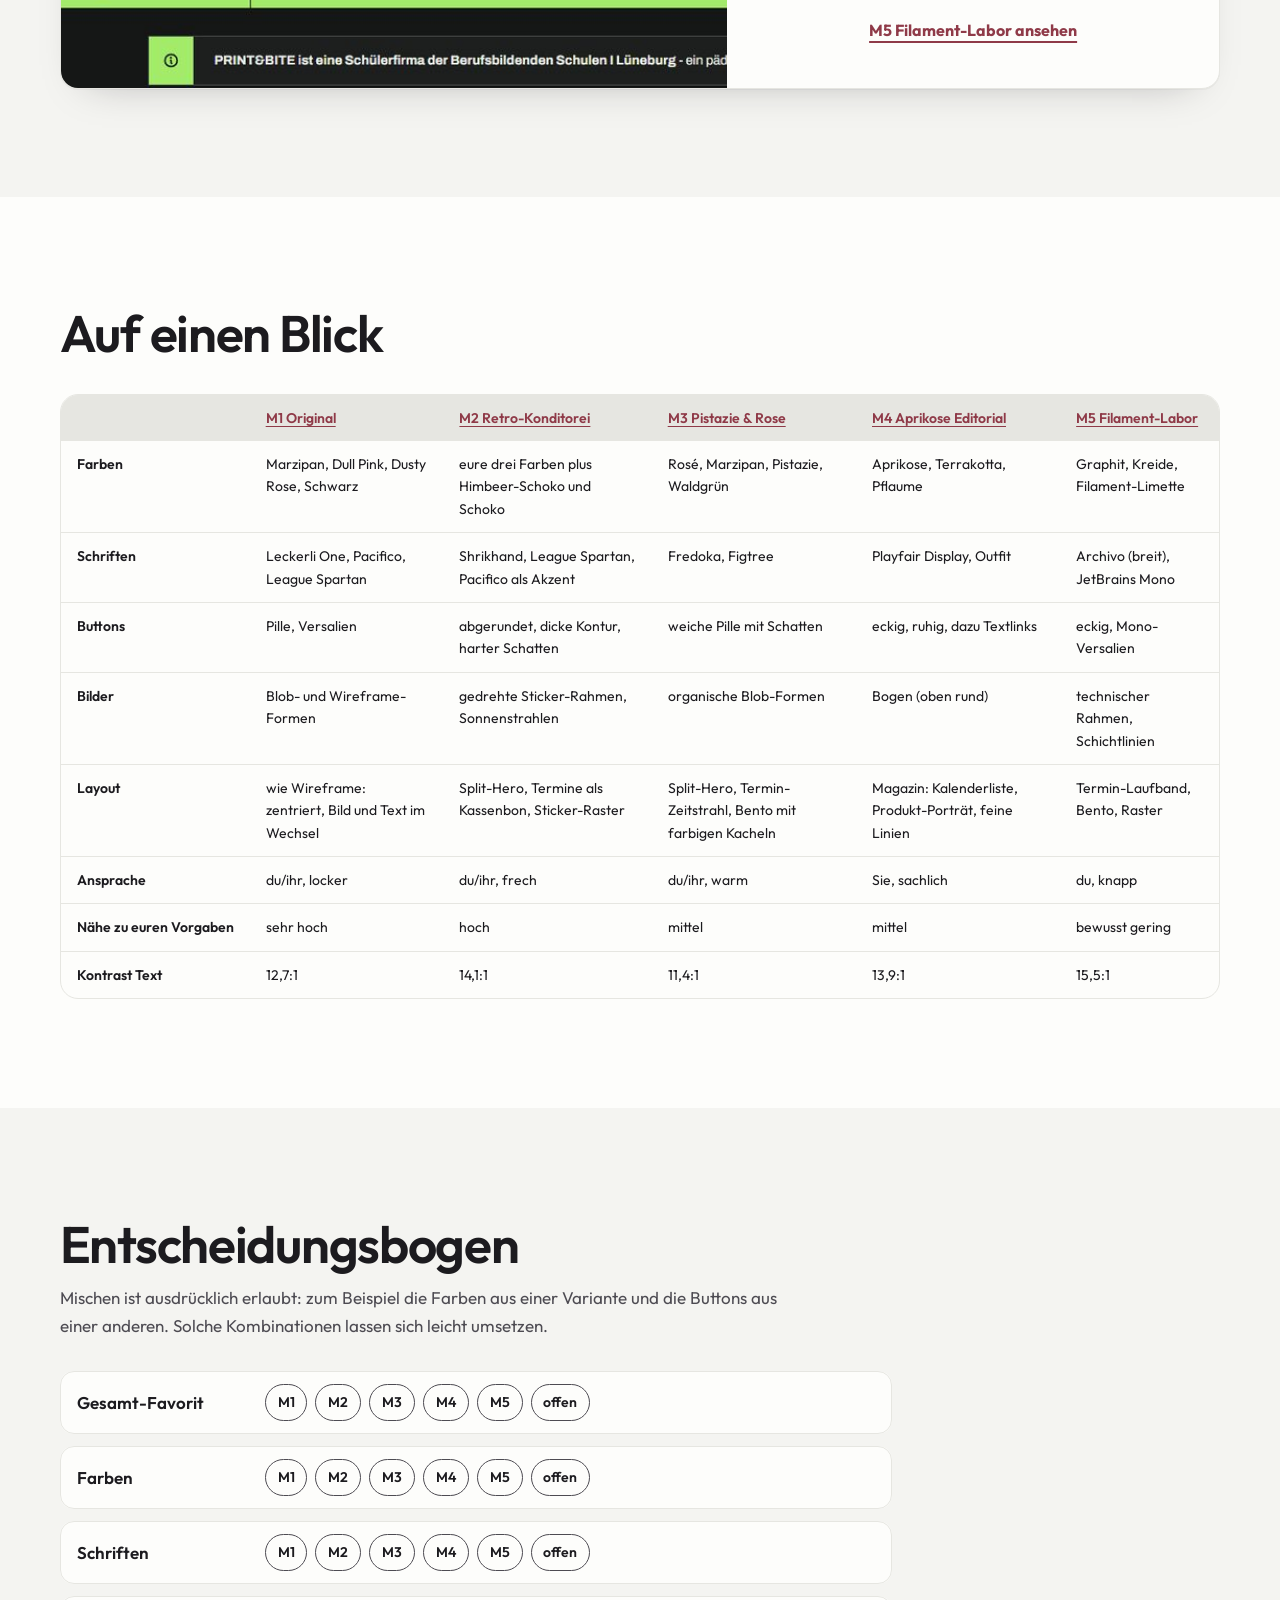
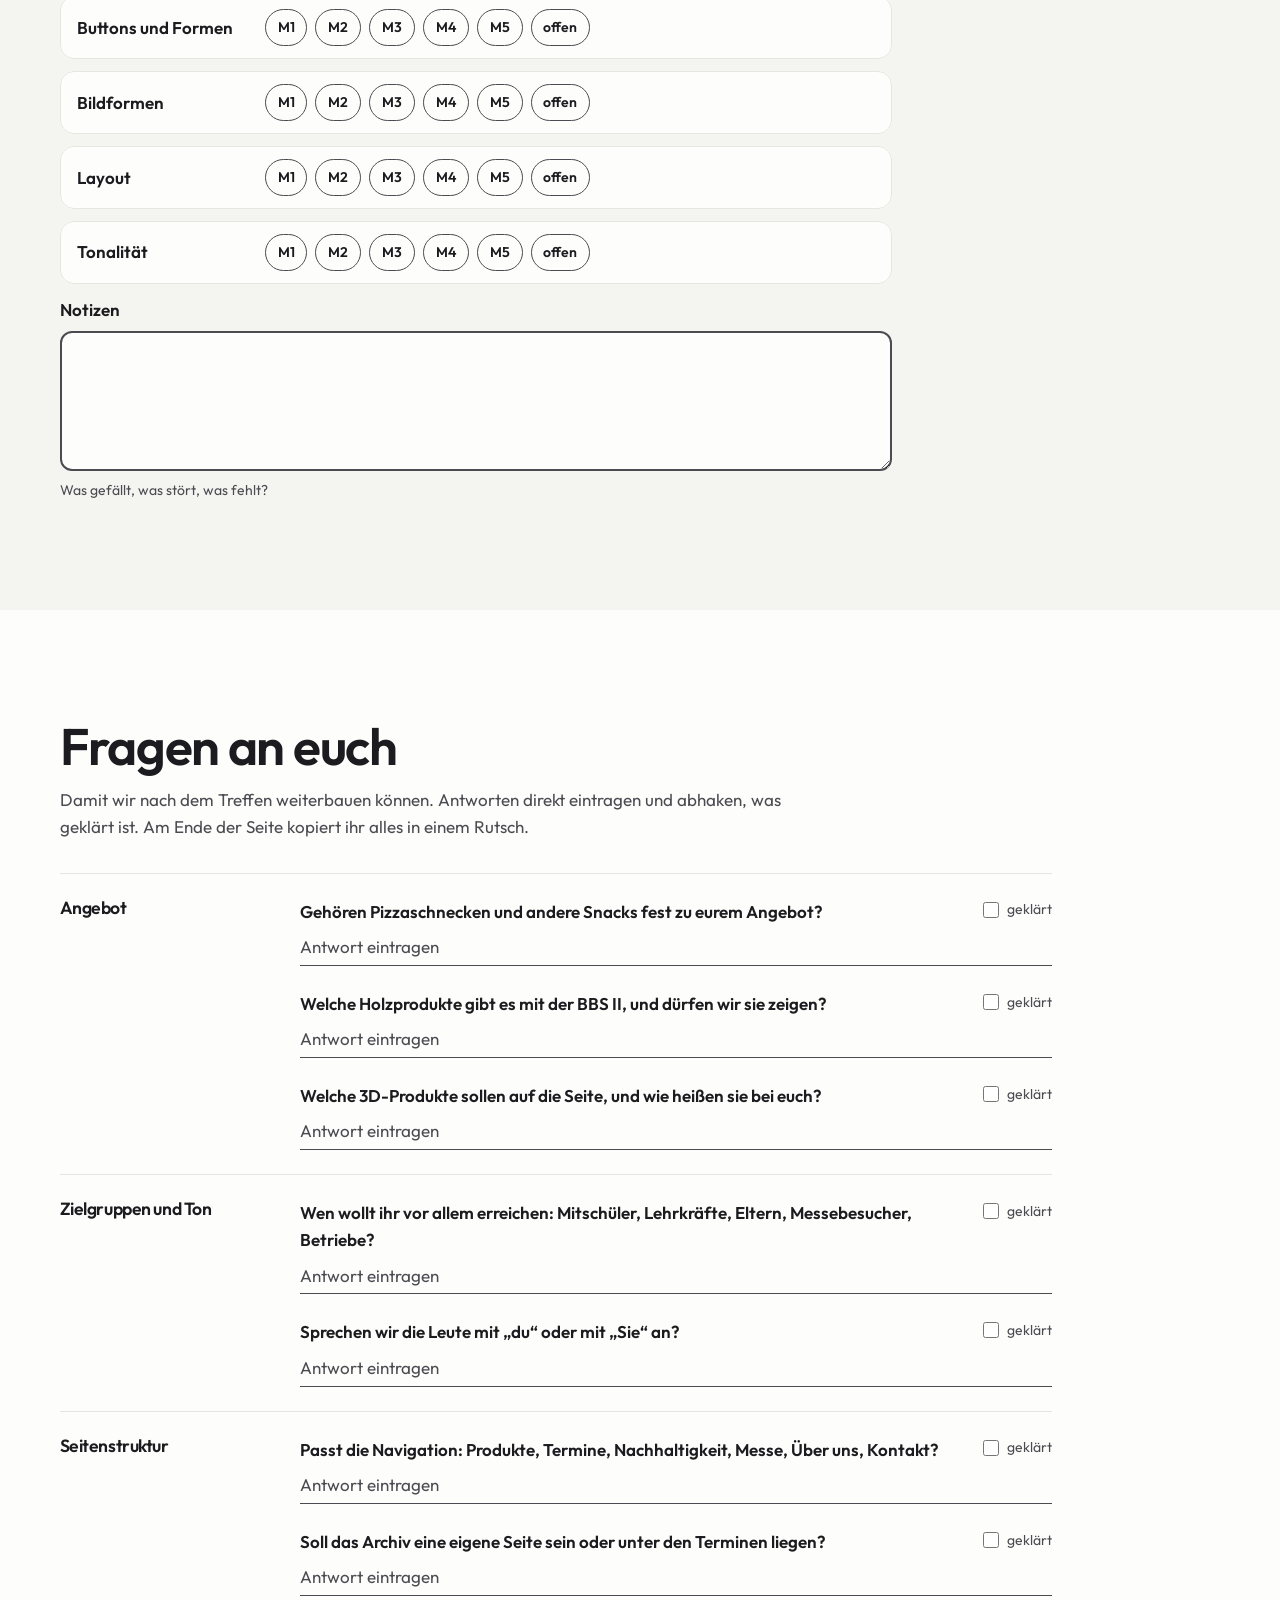
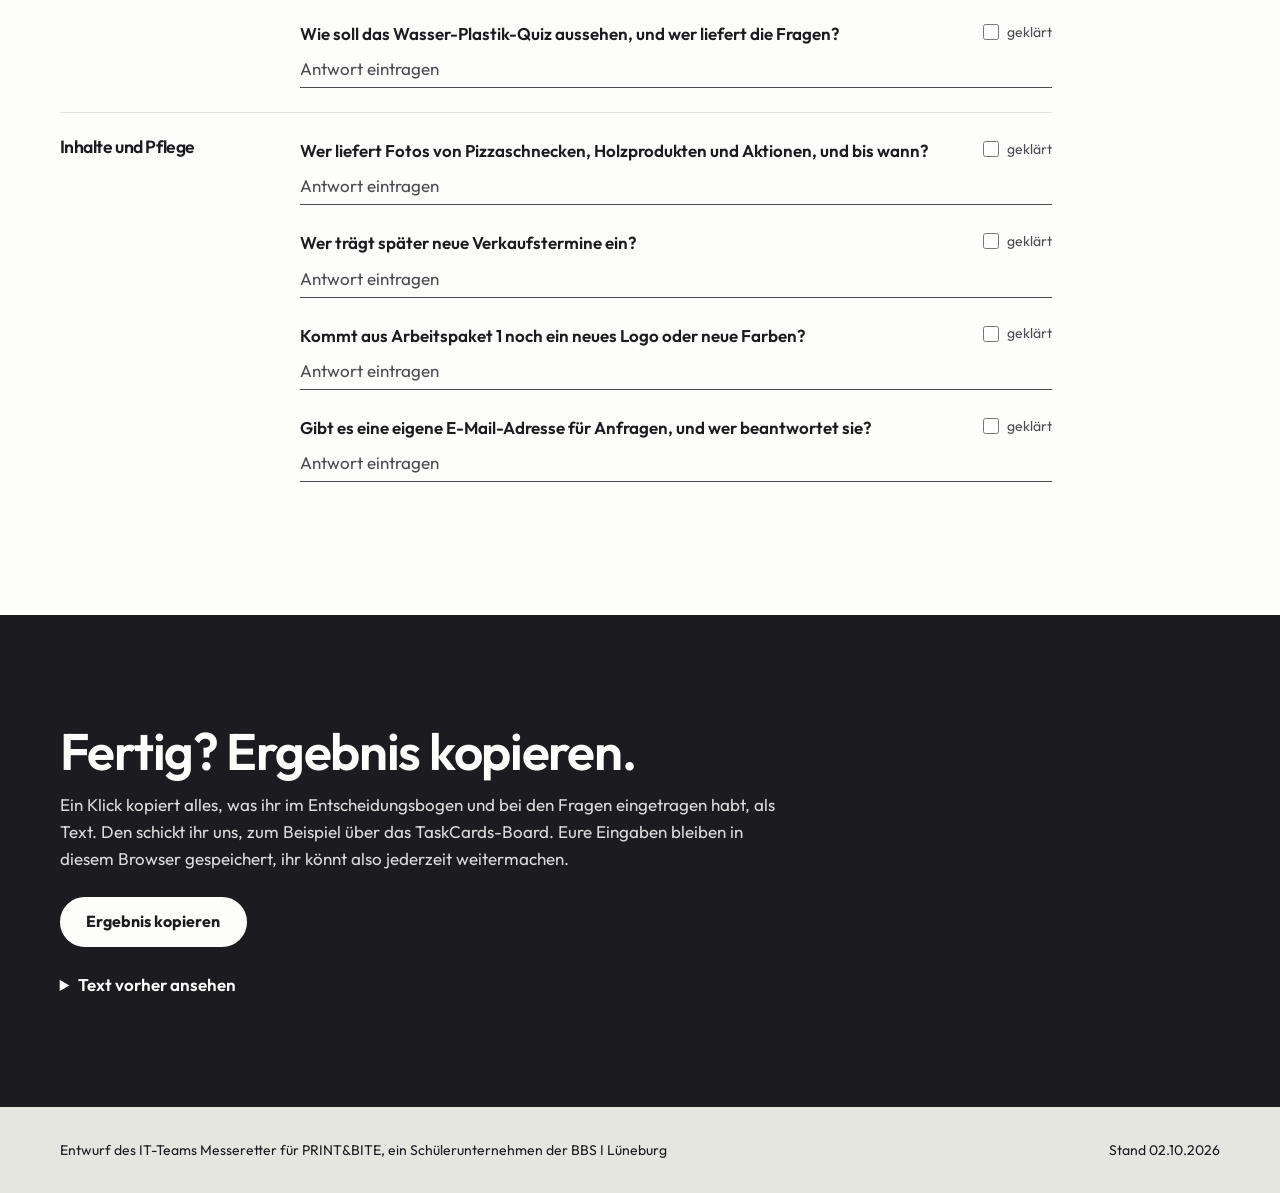
==== commit c772124f: "feat: drop question about photos of persons from the overview No photos of recognizable persons will" ====
--- a/mockups/index.html
+++ b/mockups/index.html
@@ -479,7 +479,7 @@
             <h3>Inhalte und Pflege</h3>
             <ol class="ov-qlist">
               <li class="ov-q">
-                <label class="ov-q__text" for="a-fotos">Wer liefert Fotos von Pizzaschnecken, Holzprodukten, Team und Aktionen, und bis wann?</label>
+                <label class="ov-q__text" for="a-fotos">Wer liefert Fotos von Pizzaschnecken, Holzprodukten und Aktionen, und bis wann?</label>
                 <textarea class="ov-q__answer" id="a-fotos" name="a-fotos" rows="1" placeholder="Antwort eintragen"></textarea>
                 <label class="ov-q__done"><input type="checkbox" name="q-fotos"> geklärt</label>
               </li>
@@ -497,11 +497,6 @@
                 <label class="ov-q__text" for="a-mail">Gibt es eine eigene E-Mail-Adresse für Anfragen, und wer beantwortet sie?</label>
                 <textarea class="ov-q__answer" id="a-mail" name="a-mail" rows="1" placeholder="Antwort eintragen"></textarea>
                 <label class="ov-q__done"><input type="checkbox" name="q-mail"> geklärt</label>
-              </li>
-              <li class="ov-q">
-                <label class="ov-q__text" for="a-personen">Fotos ohne erkennbare Personen: Ist das für euch in Ordnung, oder holen wir Einwilligungen ein?</label>
-                <textarea class="ov-q__answer" id="a-personen" name="a-personen" rows="1" placeholder="Antwort eintragen"></textarea>
-                <label class="ov-q__done"><input type="checkbox" name="q-personen"> geklärt</label>
               </li>
             </ol>
           </div>
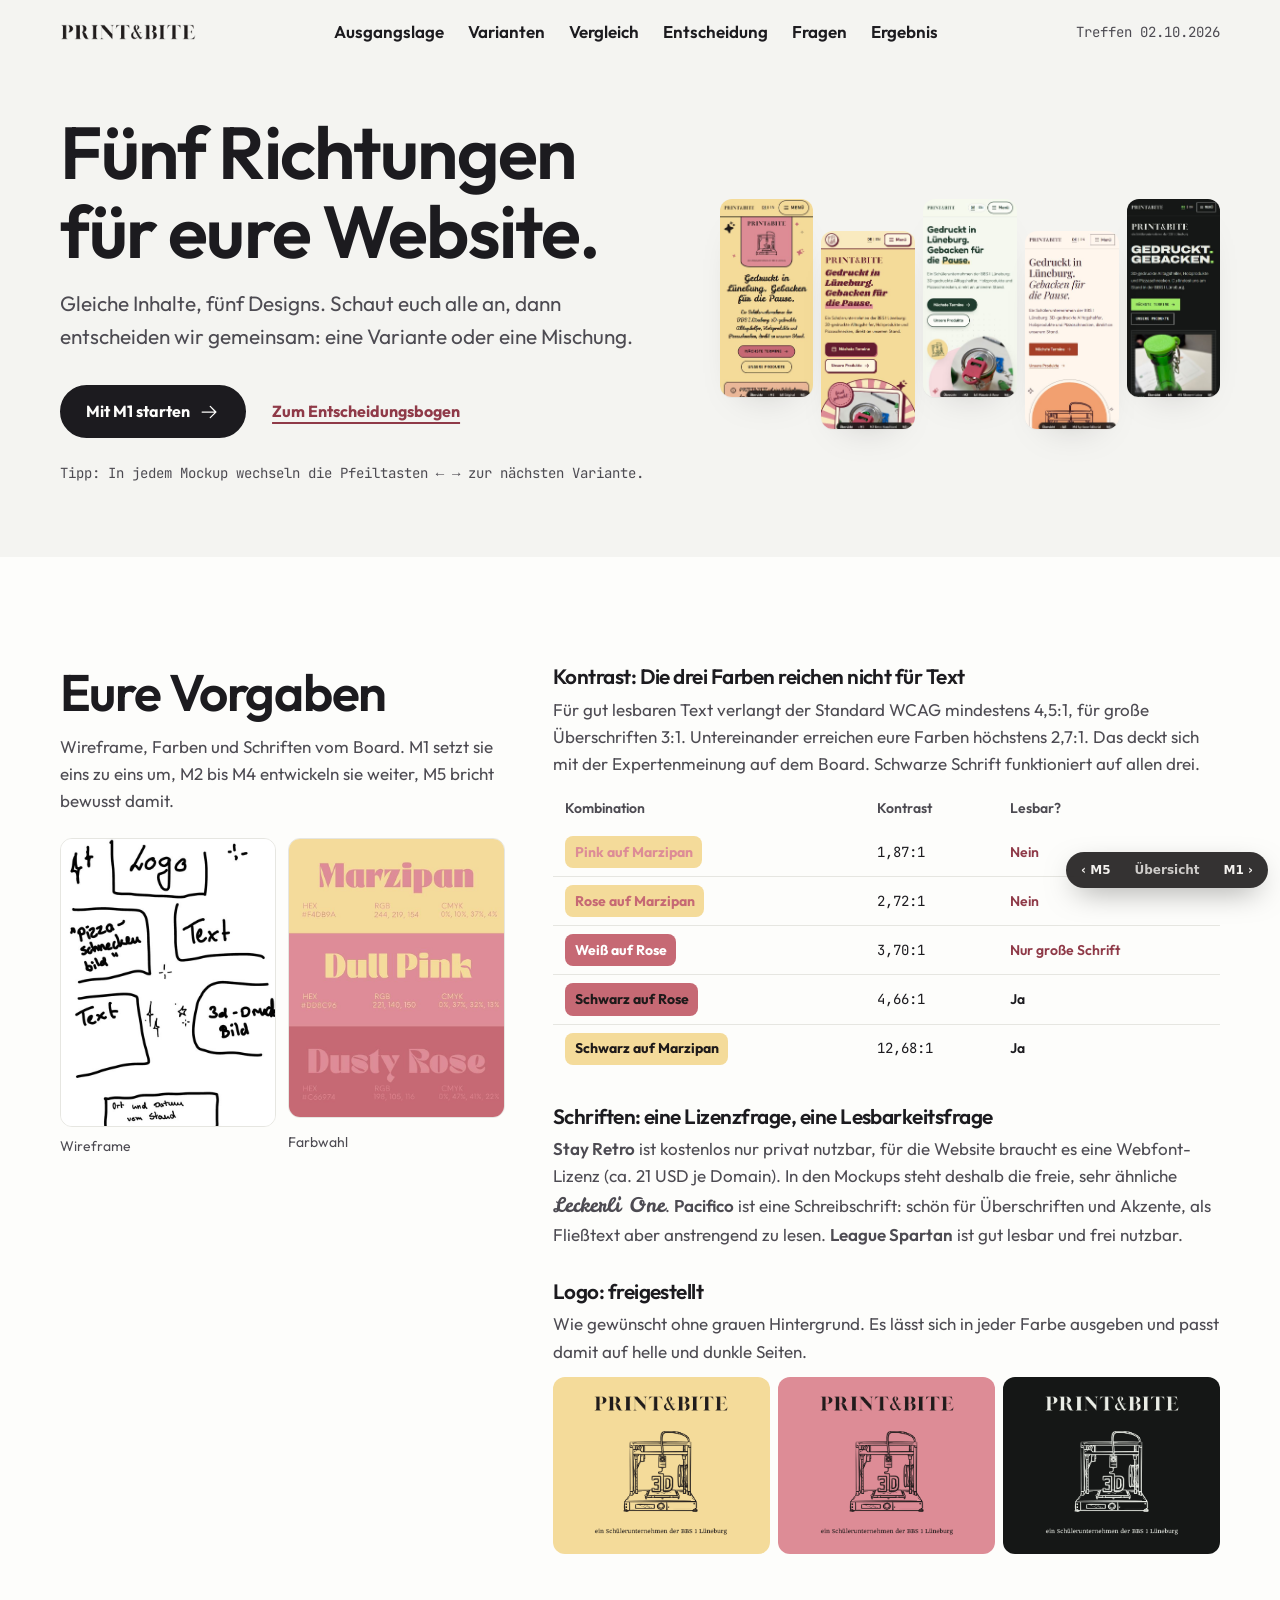
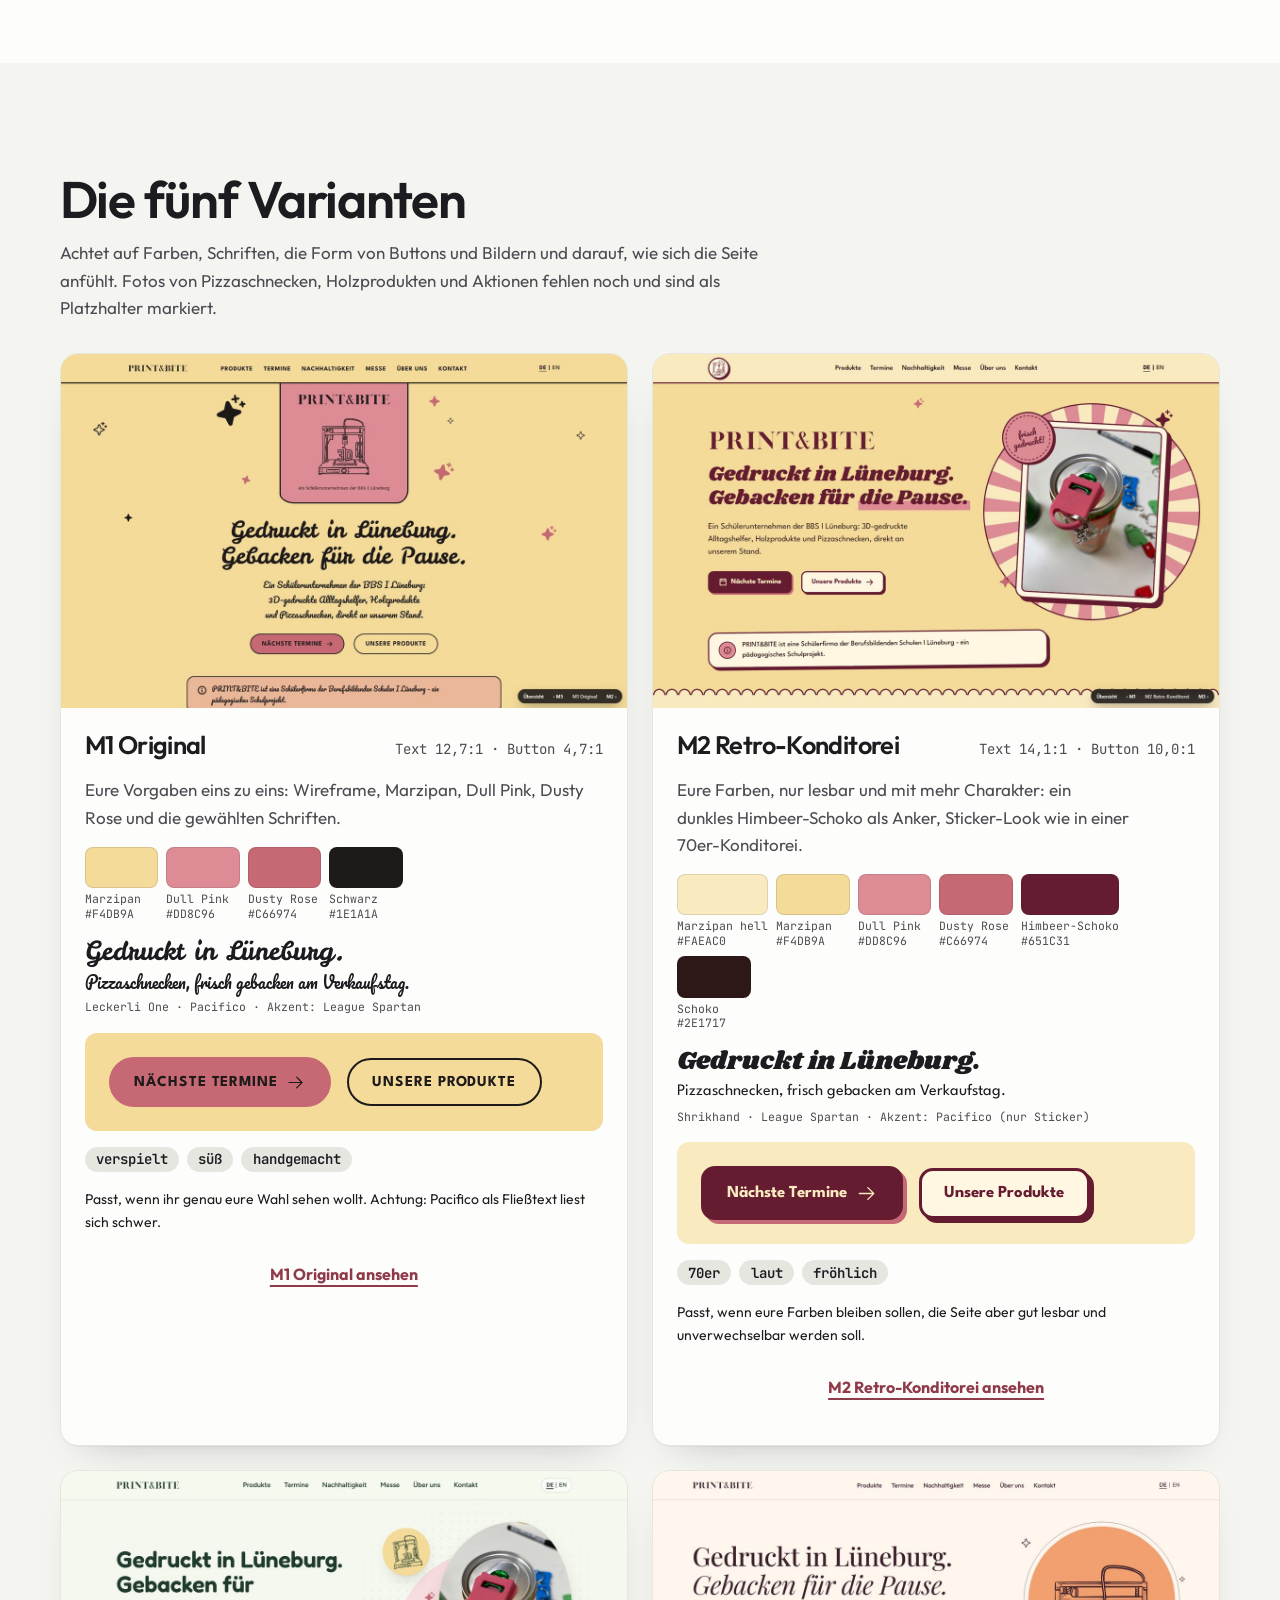
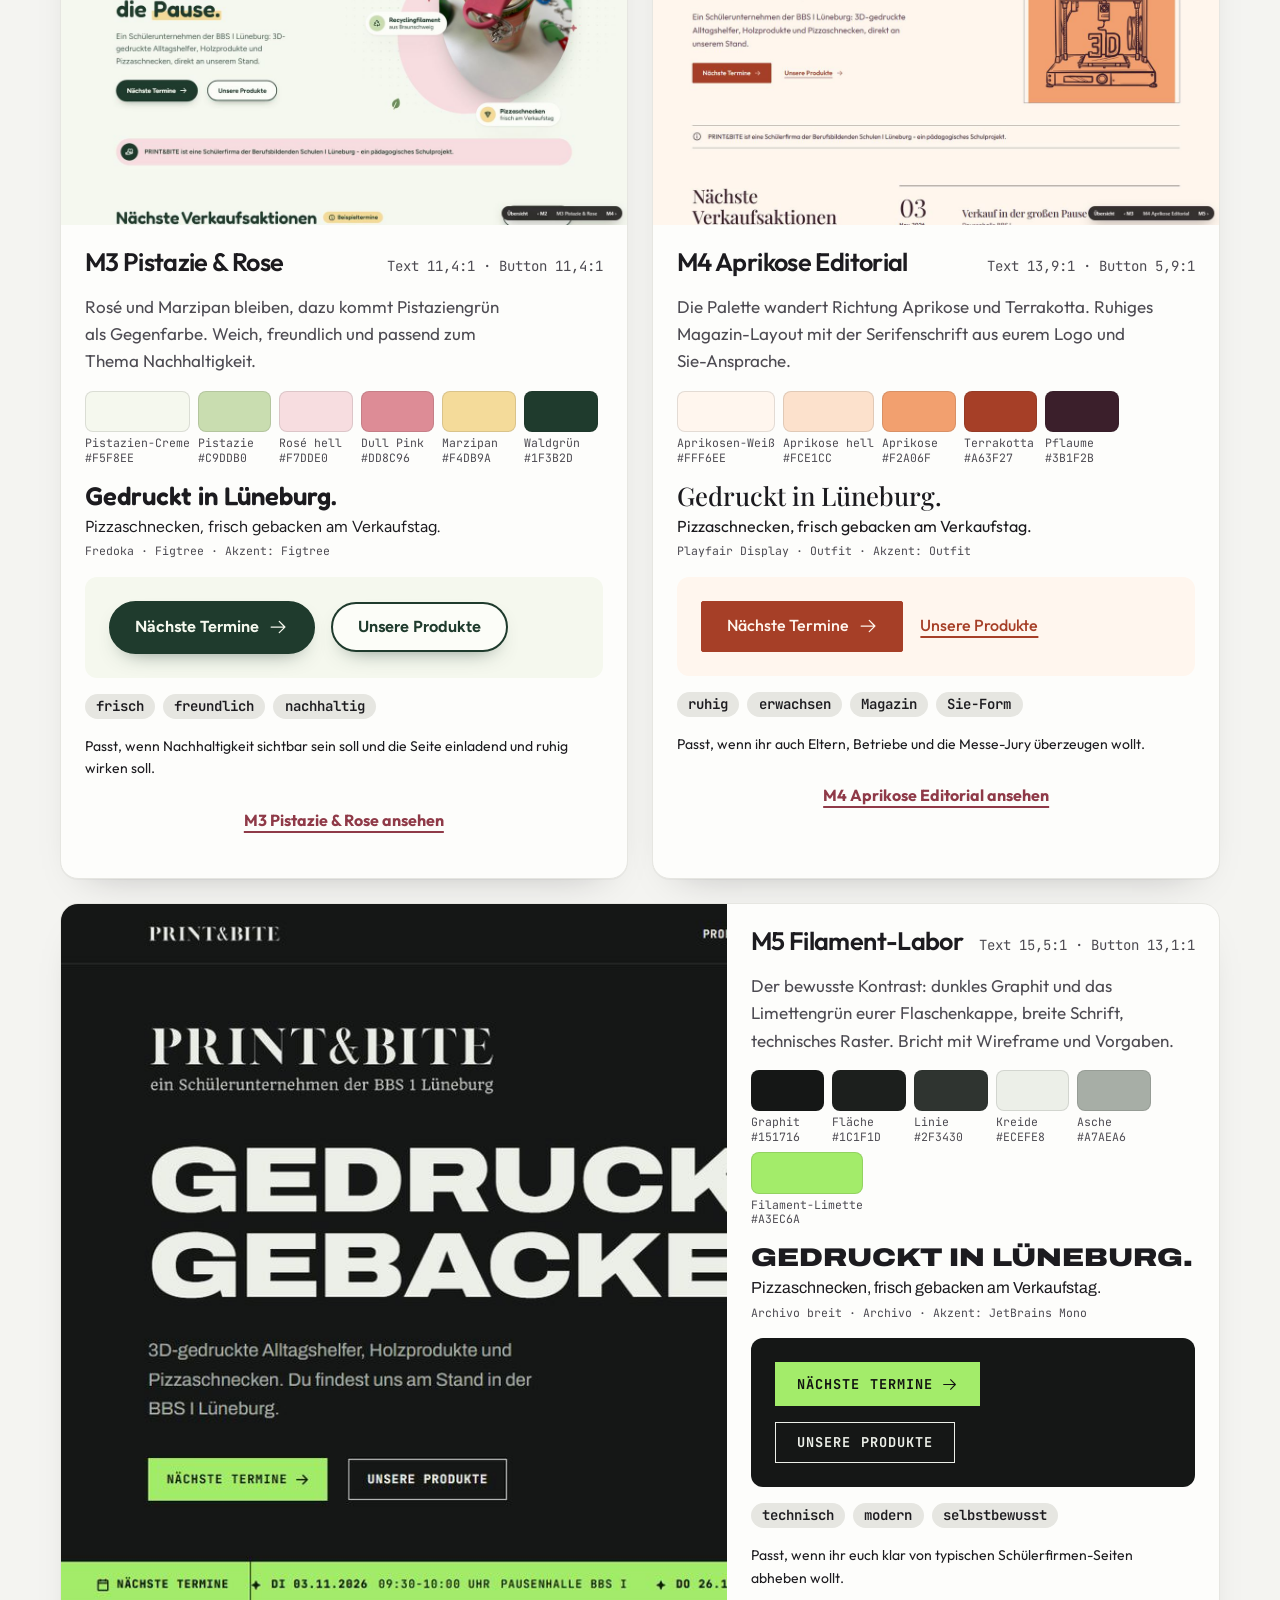
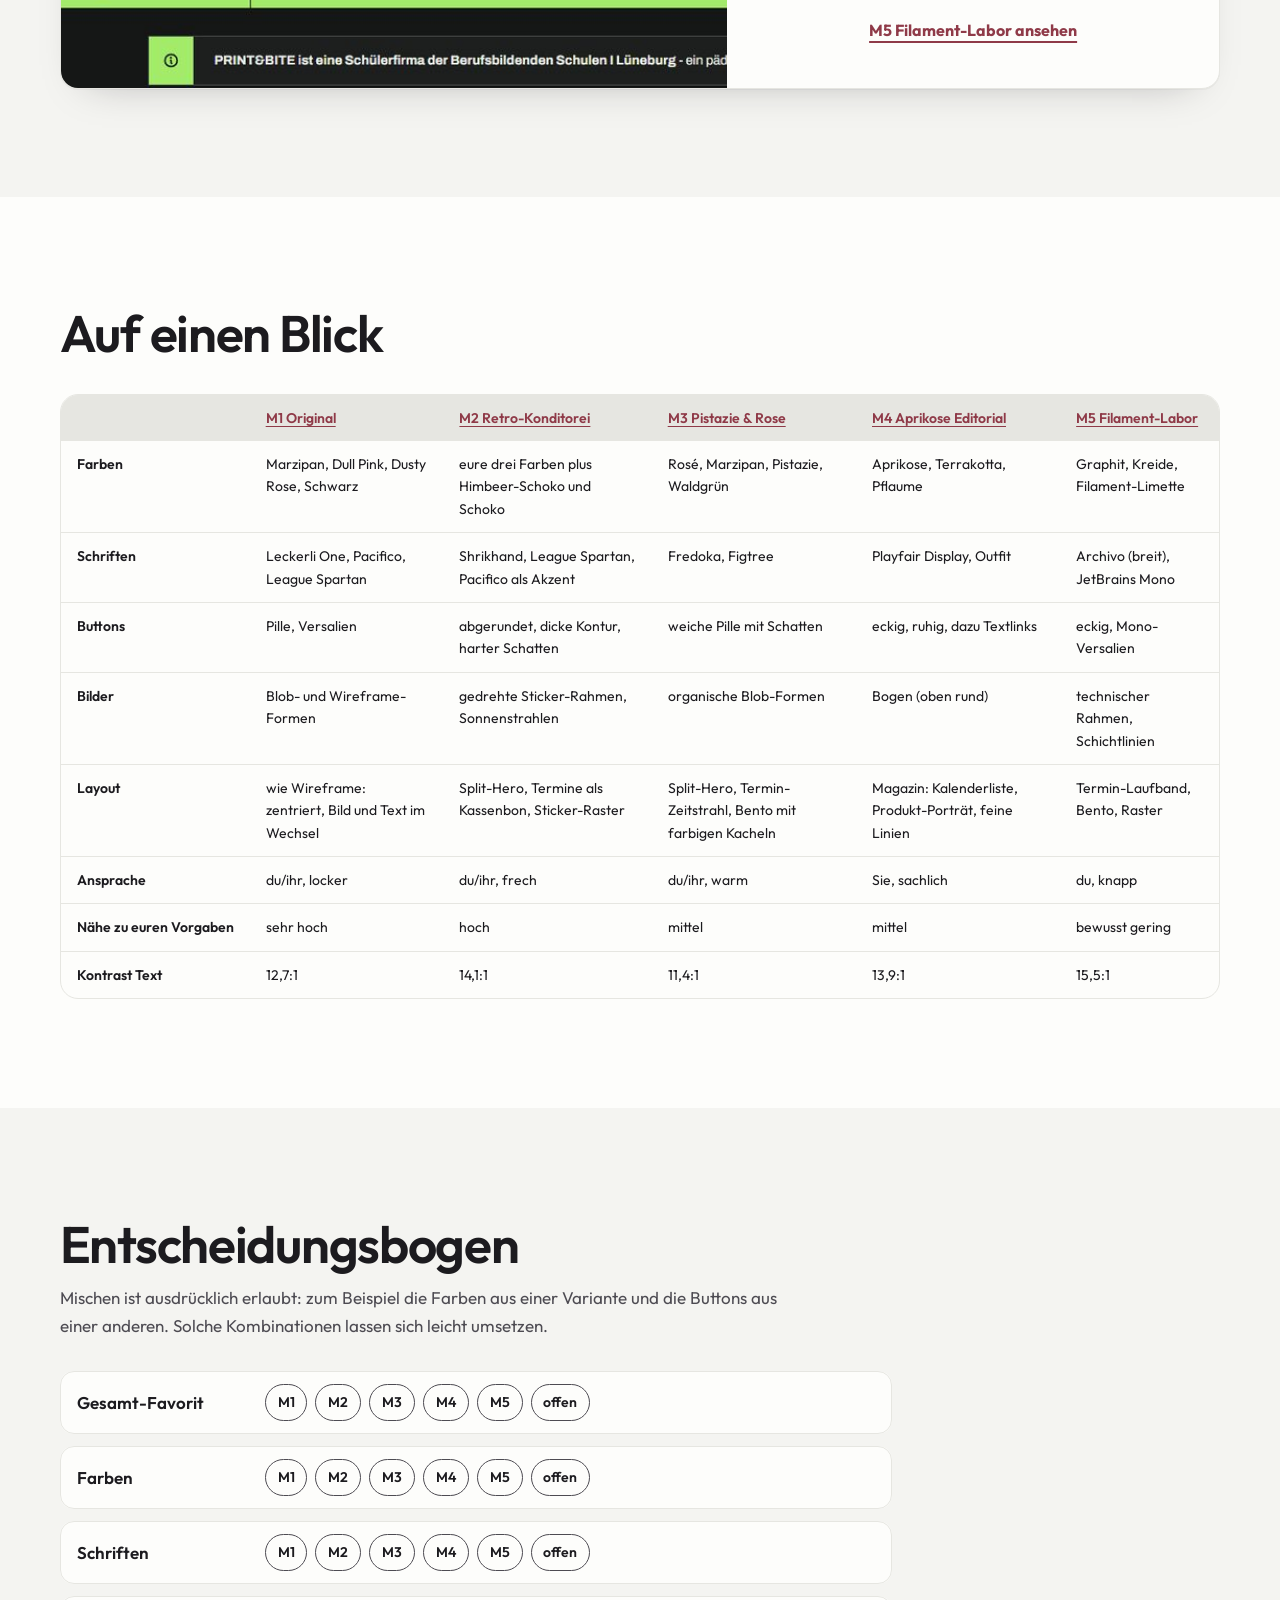
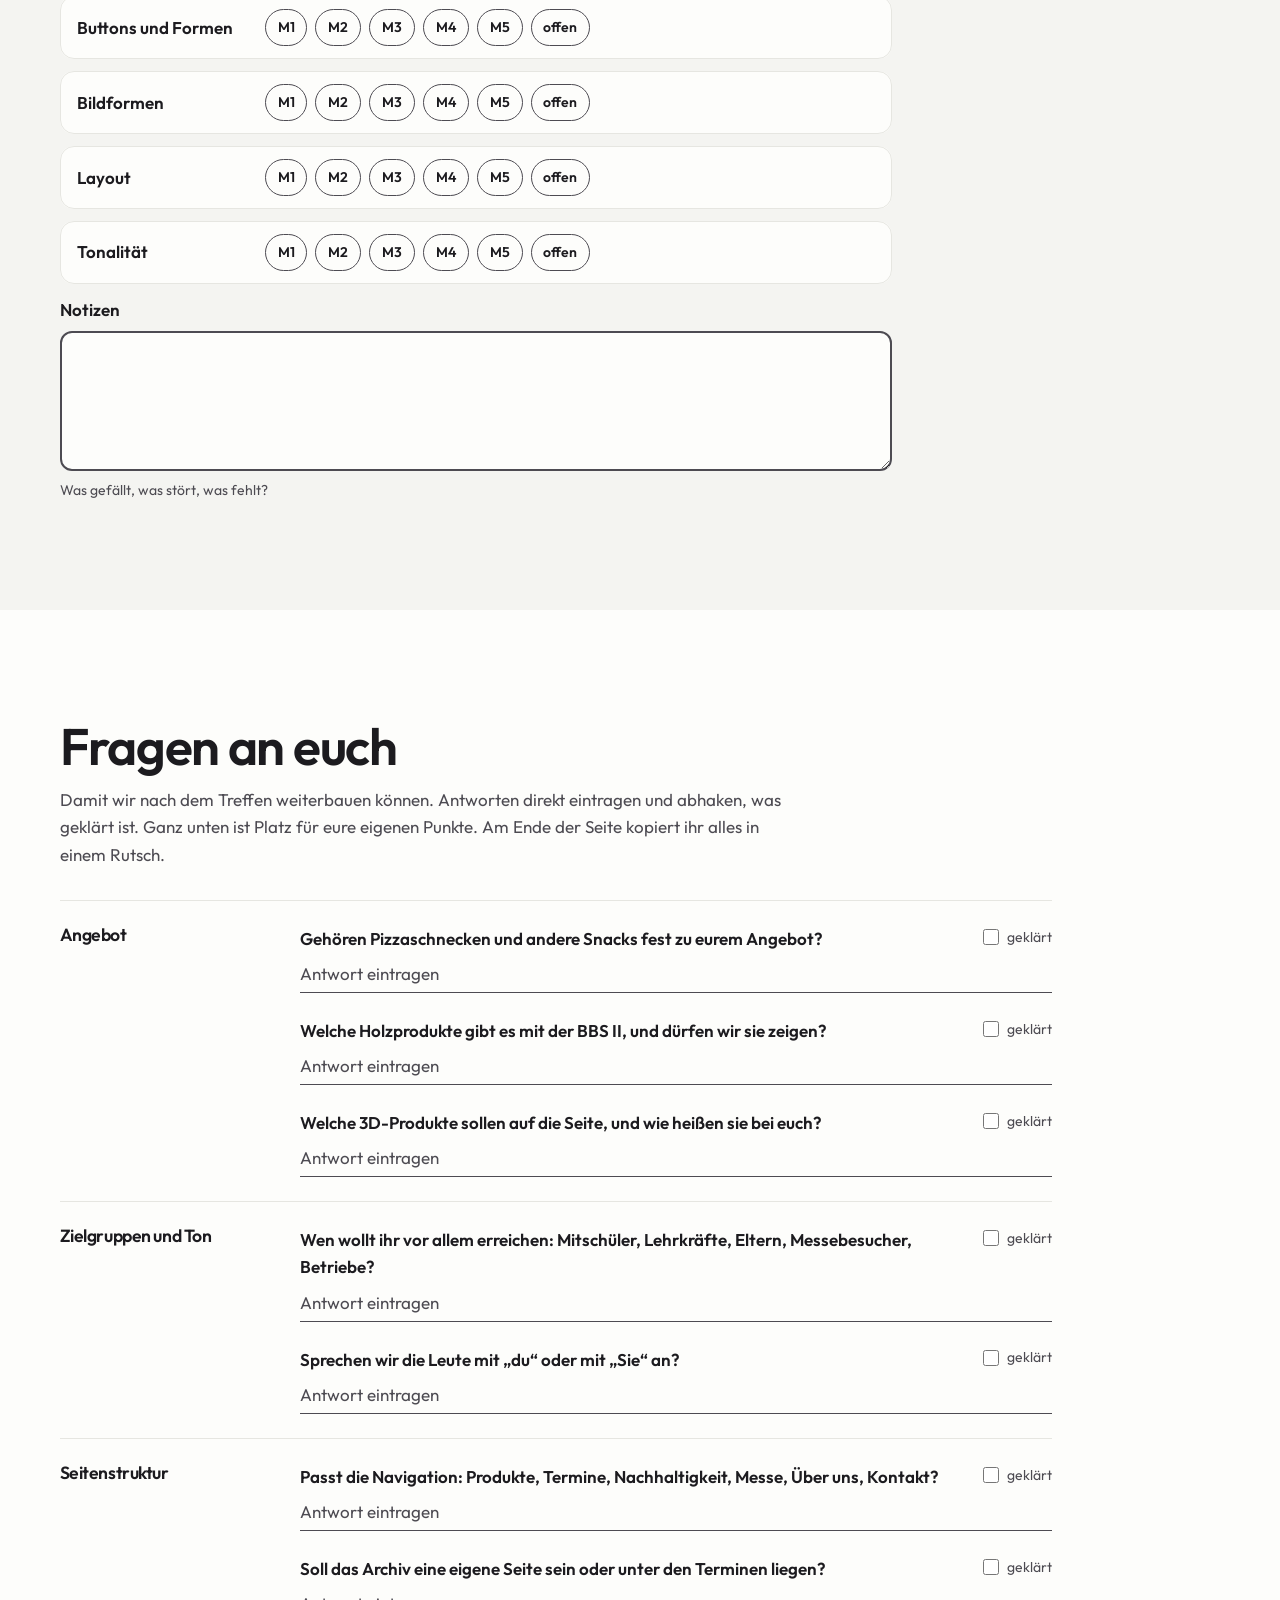
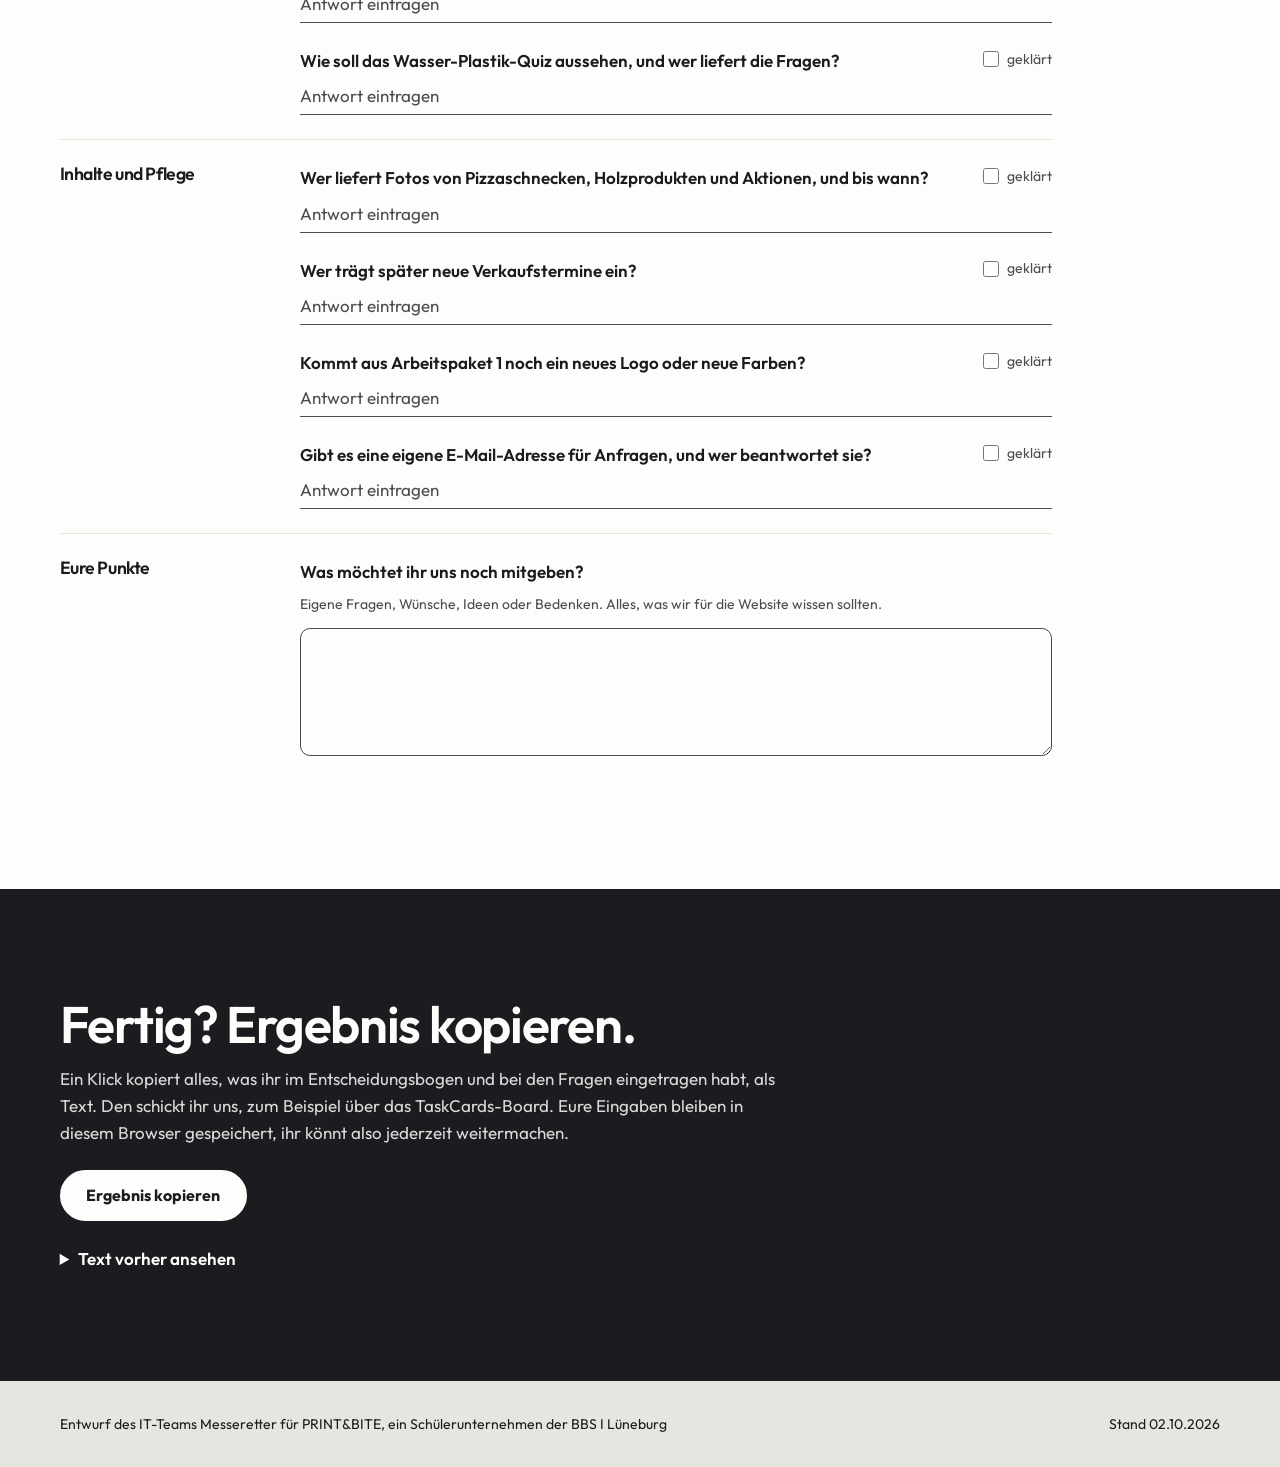
==== commit af6be6ae: "feat: add free-text field for the student company's own points After the questions, the student comp" ====
--- a/mockups/index.html
+++ b/mockups/index.html
@@ -417,7 +417,7 @@
       <div class="container">
         <div class="ov-section-head">
           <h2 id="fragen-titel">Fragen an euch</h2>
-          <p>Damit wir nach dem Treffen weiterbauen können. Antworten direkt eintragen und abhaken, was geklärt ist. Am Ende der Seite kopiert ihr alles in einem Rutsch.</p>
+          <p>Damit wir nach dem Treffen weiterbauen können. Antworten direkt eintragen und abhaken, was geklärt ist. Ganz unten ist Platz für eure eigenen Punkte. Am Ende der Seite kopiert ihr alles in einem Rutsch.</p>
         </div>
         <div class="ov-questions" id="fragenliste">
           <div class="ov-qgroup">
@@ -499,6 +499,14 @@
                 <label class="ov-q__done"><input type="checkbox" name="q-mail"> geklärt</label>
               </li>
             </ol>
+          </div>
+          <div class="ov-qgroup">
+            <h3>Eure Punkte</h3>
+            <div class="ov-extra">
+              <label class="ov-q__text" for="weiteres">Was möchtet ihr uns noch mitgeben?</label>
+              <p class="ov-extra__help" id="weiteres-hilfe">Eigene Fragen, Wünsche, Ideen oder Bedenken. Alles, was wir für die Website wissen sollten.</p>
+              <textarea class="ov-extra__field" id="weiteres" name="weiteres" rows="4" aria-describedby="weiteres-hilfe"></textarea>
+            </div>
           </div>
         </div>
       </div>
@@ -547,6 +555,7 @@
       var form = document.getElementById("bogen");
       var out = document.getElementById("ergebnis-text");
       var questions = document.getElementById("fragenliste");
+      var extra = document.getElementById("weiteres");
       var items = Array.prototype.map.call(questions.querySelectorAll(".ov-q"), function (item) {
         return {
           el: item,
@@ -589,11 +598,13 @@
         });
         if (answered.length) lines.push("", "Fragen und Antworten:", answered.join("\n"));
         if (open.length) lines.push("", "Noch ohne Antwort:", open.join("\n"));
+        var more = extra.value.trim();
+        if (more) lines.push("", "Weitere Punkte der Schülerfirma:", more);
         out.textContent = lines.join("\n");
       }
 
       function collect() {
-        var state = { notizen: form.notizen.value, fragen: {}, antworten: {} };
+        var state = { notizen: form.notizen.value, weiteres: extra.value, fragen: {}, antworten: {} };
         form.querySelectorAll("input:checked").forEach(function (input) { state[input.name] = input.value; });
         items.forEach(function (q) {
           state.fragen[q.done.name] = q.done.checked;
@@ -607,6 +618,7 @@
       var state = load();
       Object.keys(state).forEach(function (name) {
         if (name === "notizen") { form.notizen.value = state.notizen || ""; return; }
+        if (name === "weiteres") { extra.value = state.weiteres || ""; return; }
         if (name === "fragen" || name === "antworten") return;
         var input = form.querySelector('input[name="' + name + '"][value="' + state[name] + '"]');
         if (input) input.checked = true;
@@ -617,6 +629,7 @@
         q.el.toggleAttribute("data-done", q.done.checked);
         autosize(q.answer);
       });
+      autosize(extra);
 
       form.addEventListener("change", collect);
       form.addEventListener("input", collect);
@@ -627,6 +640,7 @@
       });
       window.addEventListener("resize", function () {
         items.forEach(function (q) { autosize(q.answer); });
+        autosize(extra);
       });
       render();
 
--- a/mockups/themes/uebersicht.css
+++ b/mockups/themes/uebersicht.css
@@ -543,6 +543,34 @@
   font-weight: 600;
 }
 
+.ov-extra {
+  display: grid;
+  gap: var(--space-2);
+}
+
+.ov-extra__help {
+  color: var(--color-text-muted);
+  font-size: var(--fs-small);
+}
+
+.ov-extra__field {
+  width: 100%;
+  margin-top: var(--space-1);
+  padding: 0.7em 0.9em;
+  border: 1px solid var(--color-text-muted);
+  border-radius: 10px;
+  background: var(--color-surface);
+  color: var(--color-text);
+  font: inherit;
+  line-height: 1.5;
+  resize: vertical;
+}
+
+.ov-extra__field:focus-visible {
+  border-color: var(--color-focus);
+  outline-offset: 1px;
+}
+
 /* Ergebnis */
 
 .ov-finish {
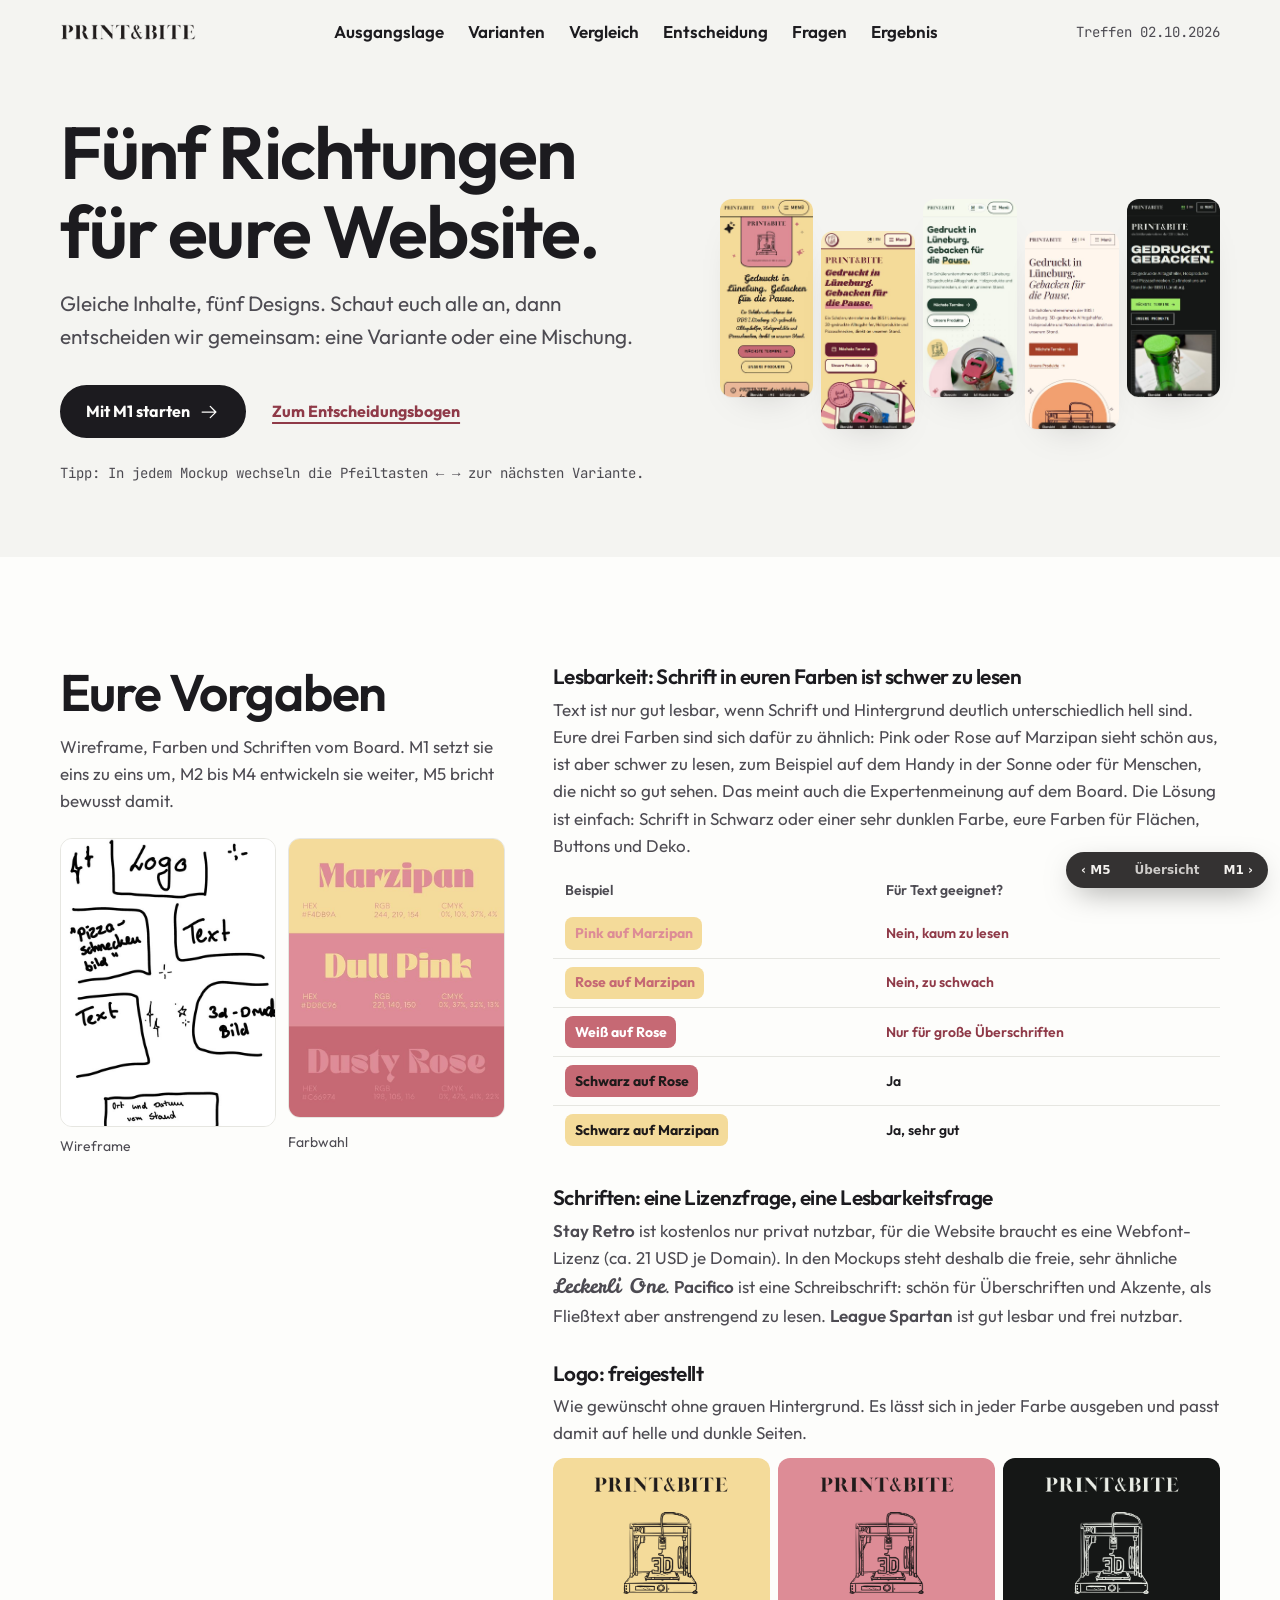
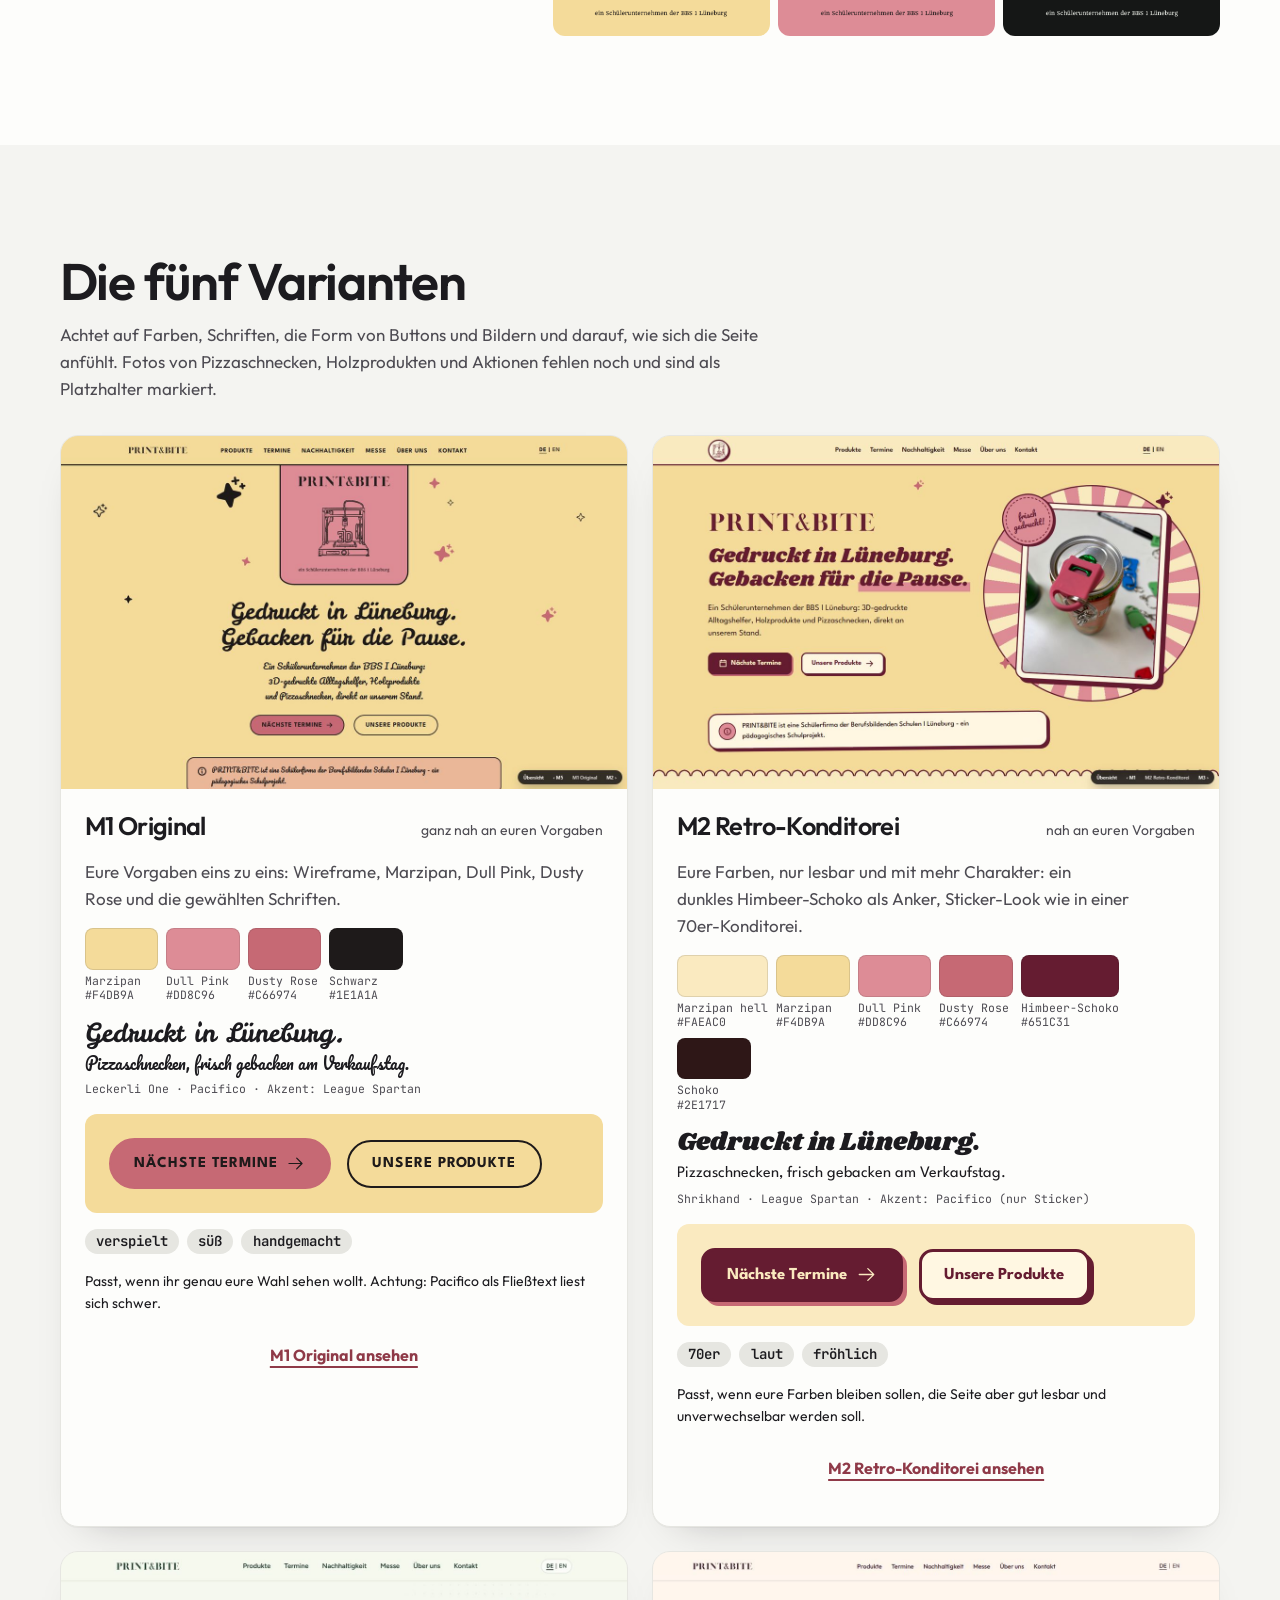
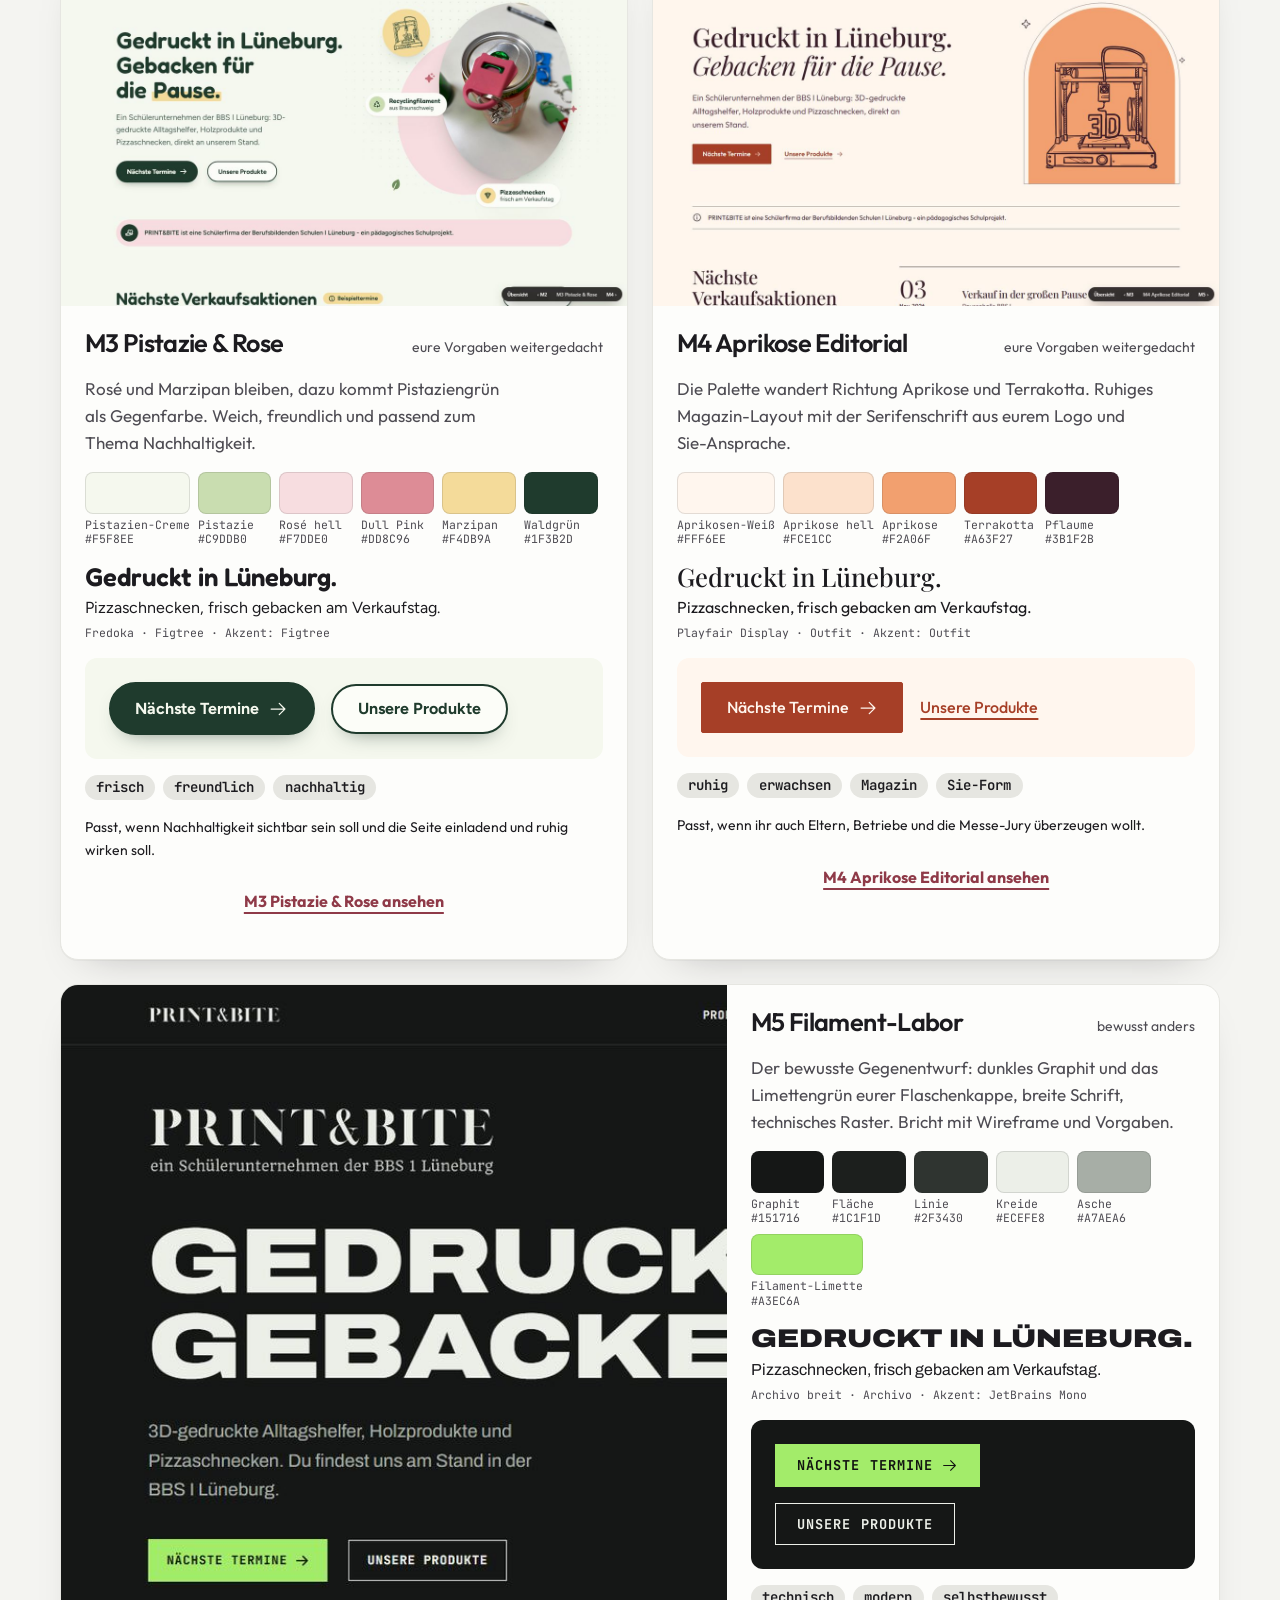
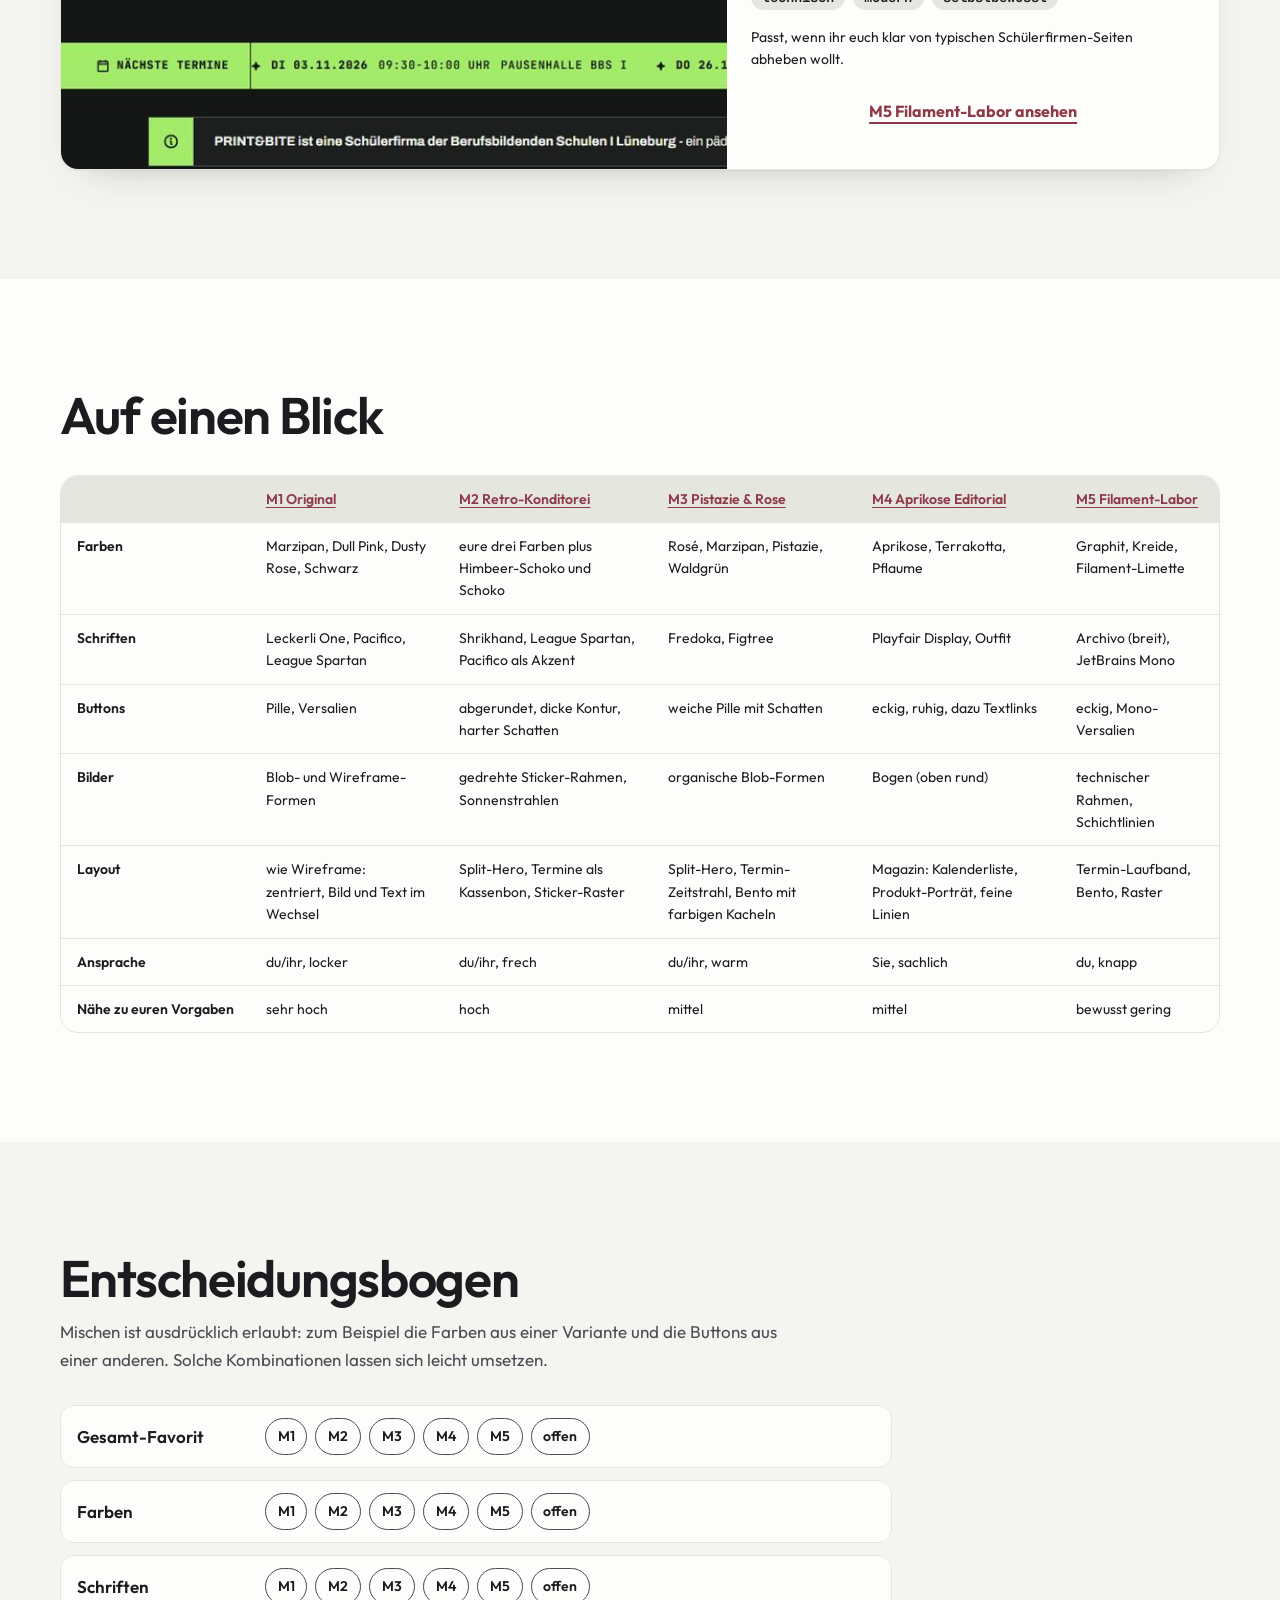
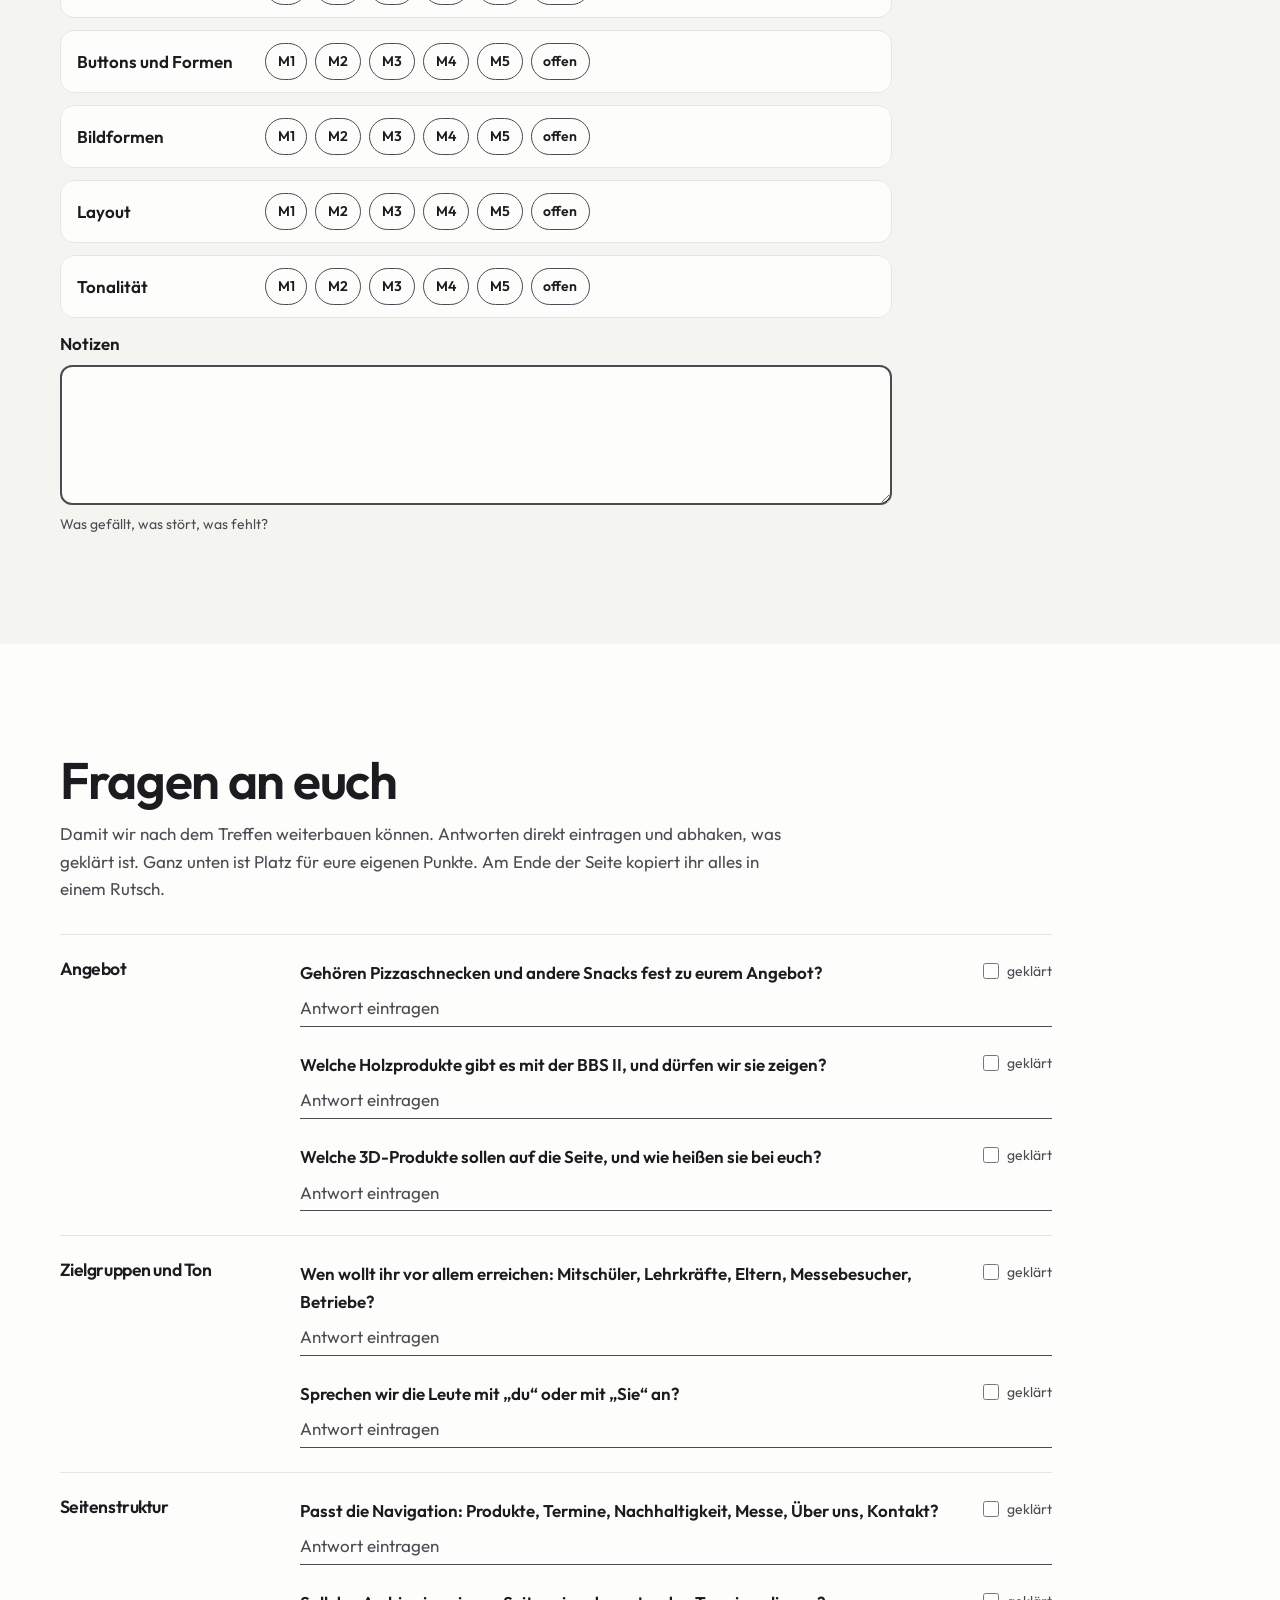
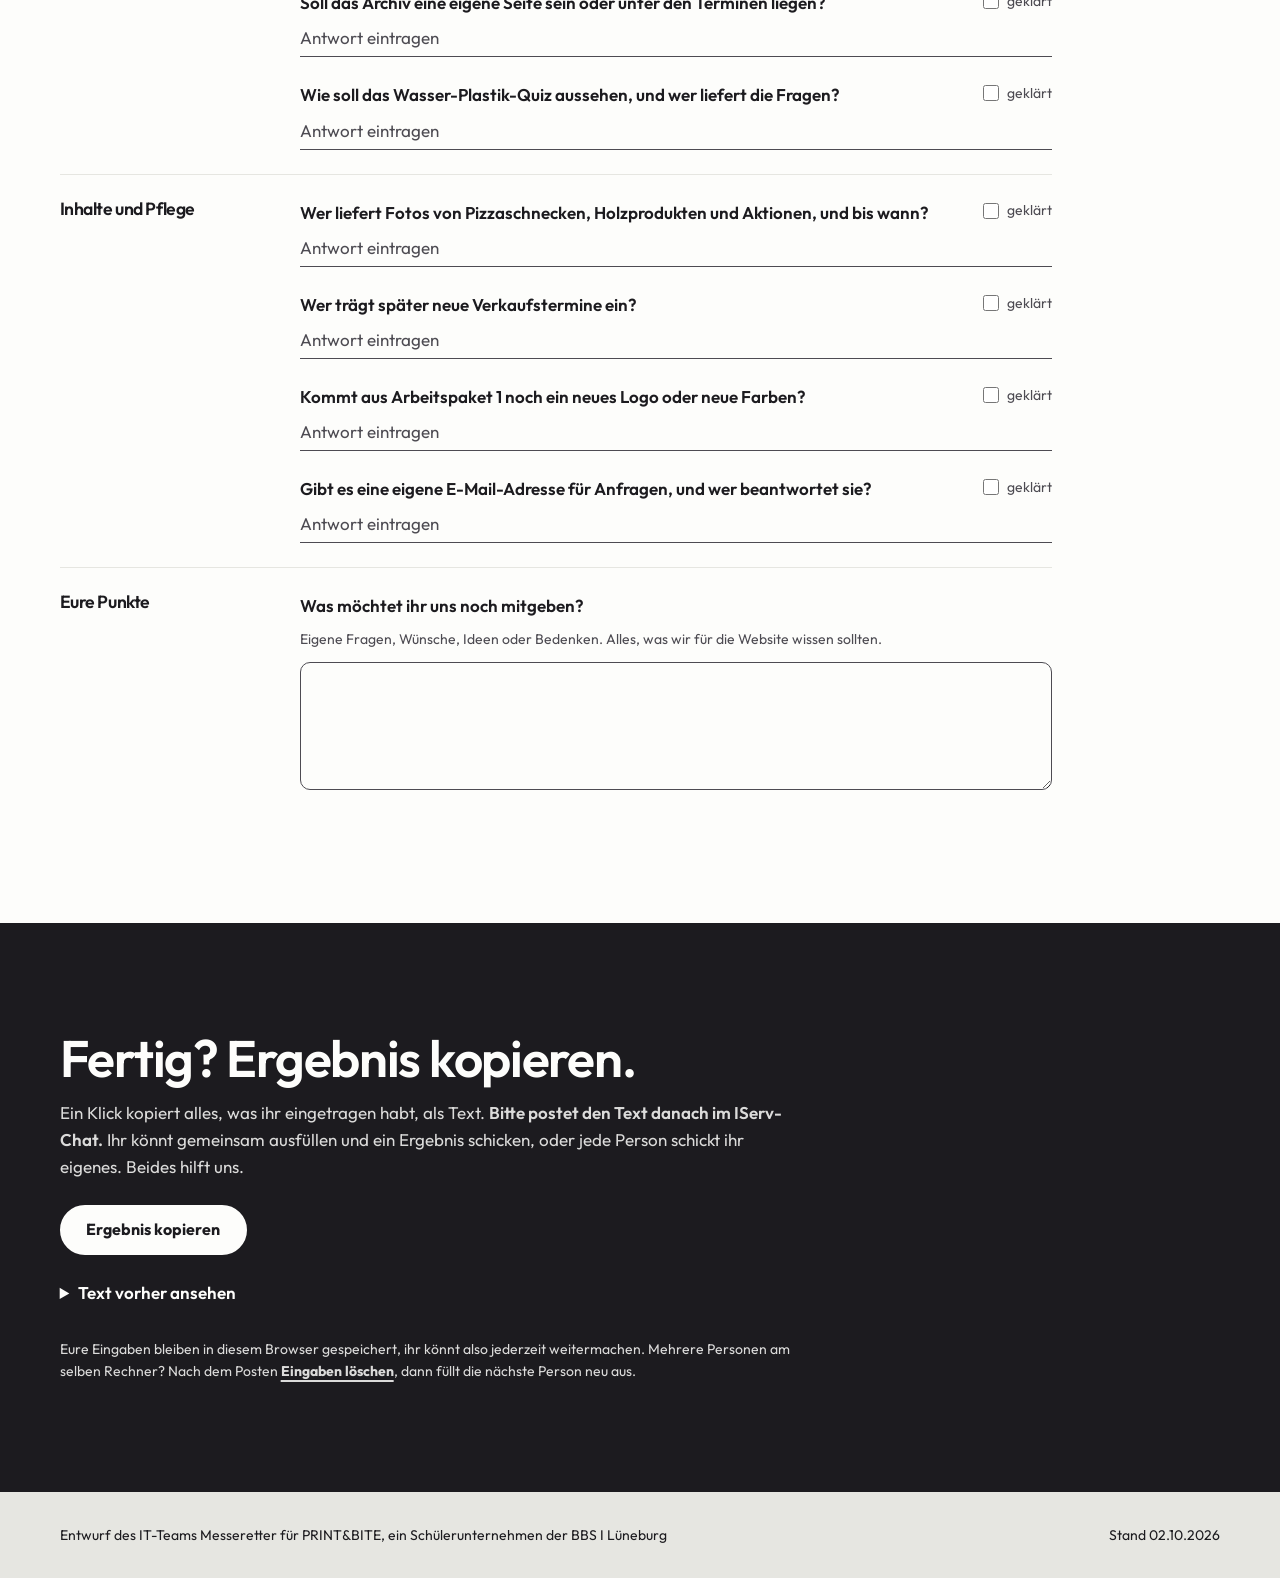
==== commit 380ba374: "feat: IServ hint when copying the result, plain-language readability note The closing section asks t" ====
--- a/mockups/index.html
+++ b/mockups/index.html
@@ -89,18 +89,18 @@
 
         <div class="ov-findings">
           <div class="ov-finding">
-            <h3>Kontrast: Die drei Farben reichen nicht für Text</h3>
-            <p class="muted measure">Für gut lesbaren Text verlangt der Standard WCAG mindestens 4,5:1, für große Überschriften 3:1. Untereinander erreichen eure Farben höchstens 2,7:1. Das deckt sich mit der Expertenmeinung auf dem Board. Schwarze Schrift funktioniert auf allen drei.</p>
+            <h3>Lesbarkeit: Schrift in euren Farben ist schwer zu lesen</h3>
+            <p class="muted measure">Text ist nur gut lesbar, wenn Schrift und Hintergrund deutlich unterschiedlich hell sind. Eure drei Farben sind sich dafür zu ähnlich: Pink oder Rose auf Marzipan sieht schön aus, ist aber schwer zu lesen, zum Beispiel auf dem Handy in der Sonne oder für Menschen, die nicht so gut sehen. Das meint auch die Expertenmeinung auf dem Board. Die Lösung ist einfach: Schrift in Schwarz oder einer sehr dunklen Farbe, eure Farben für Flächen, Buttons und Deko.</p>
             <table class="ov-contrast">
               <thead>
-                <tr><th scope="col">Kombination</th><th scope="col">Kontrast</th><th scope="col">Lesbar?</th></tr>
+                <tr><th scope="col">Beispiel</th><th scope="col">Für Text geeignet?</th></tr>
               </thead>
               <tbody>
-                <tr><td><span class="ov-pair" style="background:#F4DB9A;color:#DD8C96">Pink auf Marzipan</span></td><td class="ov-ratio">1,87:1</td><td><span class="ov-fail">Nein</span></td></tr>
-                <tr><td><span class="ov-pair" style="background:#F4DB9A;color:#C66974">Rose auf Marzipan</span></td><td class="ov-ratio">2,72:1</td><td><span class="ov-fail">Nein</span></td></tr>
-                <tr><td><span class="ov-pair" style="background:#C66974;color:#FFFFFF">Weiß auf Rose</span></td><td class="ov-ratio">3,70:1</td><td><span class="ov-fail">Nur große Schrift</span></td></tr>
-                <tr><td><span class="ov-pair" style="background:#C66974;color:#1E1A1A">Schwarz auf Rose</span></td><td class="ov-ratio">4,66:1</td><td><span class="ov-pass">Ja</span></td></tr>
-                <tr><td><span class="ov-pair" style="background:#F4DB9A;color:#1E1A1A">Schwarz auf Marzipan</span></td><td class="ov-ratio">12,68:1</td><td><span class="ov-pass">Ja</span></td></tr>
+                <tr><td><span class="ov-pair" style="background:#F4DB9A;color:#DD8C96">Pink auf Marzipan</span></td><td><span class="ov-fail">Nein, kaum zu lesen</span></td></tr>
+                <tr><td><span class="ov-pair" style="background:#F4DB9A;color:#C66974">Rose auf Marzipan</span></td><td><span class="ov-fail">Nein, zu schwach</span></td></tr>
+                <tr><td><span class="ov-pair" style="background:#C66974;color:#FFFFFF">Weiß auf Rose</span></td><td><span class="ov-fail">Nur für große Überschriften</span></td></tr>
+                <tr><td><span class="ov-pair" style="background:#C66974;color:#1E1A1A">Schwarz auf Rose</span></td><td><span class="ov-pass">Ja</span></td></tr>
+                <tr><td><span class="ov-pair" style="background:#F4DB9A;color:#1E1A1A">Schwarz auf Marzipan</span></td><td><span class="ov-pass">Ja, sehr gut</span></td></tr>
               </tbody>
             </table>
           </div>
@@ -138,7 +138,7 @@
           <div class="ov-variant__body">
             <div class="ov-variant__head">
               <h3 id="m1-titel"><a href="m1-original.html" style="color:inherit;text-decoration:none">M1 Original</a></h3>
-              <span class="ov-variant__code">Text 12,7:1 · Button 4,7:1</span>
+              <span class="ov-variant__naehe">ganz nah an euren Vorgaben</span>
             </div>
             <p class="ov-variant__idea">Eure Vorgaben eins zu eins: Wireframe, Marzipan, Dull Pink, Dusty Rose und die gewählten Schriften.</p>
             <ul class="ov-swatches" aria-label="Farben">
@@ -168,7 +168,7 @@
           <div class="ov-variant__body">
             <div class="ov-variant__head">
               <h3 id="m2-titel"><a href="m2-retro-konditorei.html" style="color:inherit;text-decoration:none">M2 Retro-Konditorei</a></h3>
-              <span class="ov-variant__code">Text 14,1:1 · Button 10,0:1</span>
+              <span class="ov-variant__naehe">nah an euren Vorgaben</span>
             </div>
             <p class="ov-variant__idea">Eure Farben, nur lesbar und mit mehr Charakter: ein dunkles Himbeer-Schoko als Anker, Sticker-Look wie in einer 70er-Konditorei.</p>
             <ul class="ov-swatches" aria-label="Farben">
@@ -200,7 +200,7 @@
           <div class="ov-variant__body">
             <div class="ov-variant__head">
               <h3 id="m3-titel"><a href="m3-pistazie-rose.html" style="color:inherit;text-decoration:none">M3 Pistazie & Rose</a></h3>
-              <span class="ov-variant__code">Text 11,4:1 · Button 11,4:1</span>
+              <span class="ov-variant__naehe">eure Vorgaben weitergedacht</span>
             </div>
             <p class="ov-variant__idea">Rosé und Marzipan bleiben, dazu kommt Pistaziengrün als Gegenfarbe. Weich, freundlich und passend zum Thema Nachhaltigkeit.</p>
             <ul class="ov-swatches" aria-label="Farben">
@@ -232,7 +232,7 @@
           <div class="ov-variant__body">
             <div class="ov-variant__head">
               <h3 id="m4-titel"><a href="m4-aprikose-editorial.html" style="color:inherit;text-decoration:none">M4 Aprikose Editorial</a></h3>
-              <span class="ov-variant__code">Text 13,9:1 · Button 5,9:1</span>
+              <span class="ov-variant__naehe">eure Vorgaben weitergedacht</span>
             </div>
             <p class="ov-variant__idea">Die Palette wandert Richtung Aprikose und Terrakotta. Ruhiges Magazin-Layout mit der Serifenschrift aus eurem Logo und Sie-Ansprache.</p>
             <ul class="ov-swatches" aria-label="Farben">
@@ -263,9 +263,9 @@
           <div class="ov-variant__body">
             <div class="ov-variant__head">
               <h3 id="m5-titel"><a href="m5-filament-labor.html" style="color:inherit;text-decoration:none">M5 Filament-Labor</a></h3>
-              <span class="ov-variant__code">Text 15,5:1 · Button 13,1:1</span>
-            </div>
-            <p class="ov-variant__idea">Der bewusste Kontrast: dunkles Graphit und das Limettengrün eurer Flaschenkappe, breite Schrift, technisches Raster. Bricht mit Wireframe und Vorgaben.</p>
+              <span class="ov-variant__naehe">bewusst anders</span>
+            </div>
+            <p class="ov-variant__idea">Der bewusste Gegenentwurf: dunkles Graphit und das Limettengrün eurer Flaschenkappe, breite Schrift, technisches Raster. Bricht mit Wireframe und Vorgaben.</p>
             <ul class="ov-swatches" aria-label="Farben">
                 <li><span style="background:#151716"></span>Graphit<br>#151716</li>
                 <li><span style="background:#1C1F1D"></span>Fläche<br>#1C1F1D</li>
@@ -311,7 +311,6 @@
               <tr><th scope="row">Layout</th><td>wie Wireframe: zentriert, Bild und Text im Wechsel</td><td>Split-Hero, Termine als Kassenbon, Sticker-Raster</td><td>Split-Hero, Termin-Zeitstrahl, Bento mit farbigen Kacheln</td><td>Magazin: Kalenderliste, Produkt-Porträt, feine Linien</td><td>Termin-Laufband, Bento, Raster</td></tr>
               <tr><th scope="row">Ansprache</th><td>du/ihr, locker</td><td>du/ihr, frech</td><td>du/ihr, warm</td><td>Sie, sachlich</td><td>du, knapp</td></tr>
               <tr><th scope="row">Nähe zu euren Vorgaben</th><td>sehr hoch</td><td>hoch</td><td>mittel</td><td>mittel</td><td>bewusst gering</td></tr>
-              <tr><th scope="row">Kontrast Text</th><td>12,7:1</td><td>14,1:1</td><td>11,4:1</td><td>13,9:1</td><td>15,5:1</td></tr>
             </tbody>
           </table>
           <!--TABLE:end-->
@@ -516,15 +515,17 @@
       <div class="container">
         <div class="ov-section-head">
           <h2 id="ergebnis-titel">Fertig? Ergebnis kopieren.</h2>
-          <p>Ein Klick kopiert alles, was ihr im Entscheidungsbogen und bei den Fragen eingetragen habt, als Text. Den schickt ihr uns, zum Beispiel über das TaskCards-Board. Eure Eingaben bleiben in diesem Browser gespeichert, ihr könnt also jederzeit weitermachen.</p>
+          <p>Ein Klick kopiert alles, was ihr eingetragen habt, als Text. <strong>Bitte postet den Text danach im IServ-Chat.</strong> Ihr könnt gemeinsam ausfüllen und ein Ergebnis schicken, oder jede Person schickt ihr eigenes. Beides hilft uns.</p>
         </div>
         <div class="ds-actions">
           <button class="ds-btn" type="button" id="kopieren">Ergebnis kopieren</button>
+          <p class="ov-finish__status" id="kopier-status" role="status"></p>
         </div>
         <details class="ov-finish__preview" id="vorschau">
           <summary>Text vorher ansehen</summary>
           <pre id="ergebnis-text"></pre>
         </details>
+        <p class="ov-finish__reset">Eure Eingaben bleiben in diesem Browser gespeichert, ihr könnt also jederzeit weitermachen. Mehrere Personen am selben Rechner? Nach dem Posten <button class="ds-btn ds-btn--link" type="button" id="leeren">Eingaben löschen</button>, dann füllt die nächste Person neu aus.</p>
       </div>
     </section>
   </main>
@@ -644,9 +645,32 @@
       });
       render();
 
+      var status = document.getElementById("kopier-status");
+
+      document.getElementById("leeren").addEventListener("click", function () {
+        if (!window.confirm("Alle Eingaben auf dieser Seite löschen?")) return;
+        form.reset();
+        extra.value = "";
+        items.forEach(function (q) {
+          q.answer.value = "";
+          q.done.checked = false;
+        });
+        collect();
+        items.forEach(function (q) { autosize(q.answer); });
+        autosize(extra);
+        status.textContent = "";
+      });
+
       document.getElementById("kopieren").addEventListener("click", function () {
         var button = this;
-        function done() { button.textContent = "Kopiert"; setTimeout(function () { button.textContent = "Ergebnis kopieren"; }, 1800); }
+        function done() {
+          button.textContent = "Kopiert";
+          status.textContent = "Kopiert. Jetzt im IServ-Chat einfügen und abschicken.";
+          setTimeout(function () { button.textContent = "Ergebnis kopieren"; }, 1800);
+        }
+        function manual() {
+          status.textContent = "Text ist markiert: mit Strg+C kopieren und im IServ-Chat einfügen.";
+        }
         if (navigator.clipboard && window.isSecureContext) {
           navigator.clipboard.writeText(out.textContent).then(done, fallback);
         } else {
@@ -660,7 +684,9 @@
           var selection = window.getSelection();
           selection.removeAllRanges();
           selection.addRange(range);
-          try { document.execCommand("copy"); done(); } catch (e) { button.textContent = "Text markiert, mit Strg+C kopieren"; }
+          var copied = false;
+          try { copied = document.execCommand("copy"); } catch (e) { /* manuell kopieren */ }
+          if (copied) done(); else manual();
         }
       });
     })();
--- a/mockups/themes/uebersicht.css
+++ b/mockups/themes/uebersicht.css
@@ -183,10 +183,6 @@
   font-weight: 700;
 }
 
-.ov-ratio {
-  font-family: var(--font-accent);
-}
-
 .ov-pass,
 .ov-fail {
   display: inline-flex;
@@ -273,8 +269,7 @@
   gap: var(--space-3);
 }
 
-.ov-variant__code {
-  font-family: var(--font-accent);
+.ov-variant__naehe {
   font-size: var(--fs-small);
   color: var(--color-text-muted);
 }
@@ -574,6 +569,7 @@
 /* Ergebnis */
 
 .ov-finish {
+  --color-focus: var(--pal-rose);
   background: var(--color-primary);
   color: var(--color-on-primary);
 }
@@ -595,6 +591,35 @@
   --btn-bg: var(--color-on-primary);
   --btn-fg: var(--color-primary);
   --btn-border-color: var(--color-on-primary);
+}
+
+.ov-finish .ds-btn--link {
+  --btn-bg: transparent;
+  --btn-fg: var(--color-on-primary);
+  --btn-border-color: transparent;
+  padding: 0;
+  font-size: inherit;
+}
+
+.ov-finish__reset .ds-btn--link {
+  display: inline;
+  border: 0;
+  vertical-align: baseline;
+}
+
+.ov-finish__status {
+  font-weight: 600;
+}
+
+.ov-finish__status:empty {
+  display: none;
+}
+
+.ov-finish__reset {
+  max-width: 46rem;
+  margin-top: var(--space-6);
+  font-size: var(--fs-small);
+  opacity: 0.85;
 }
 
 .ov-finish__preview {
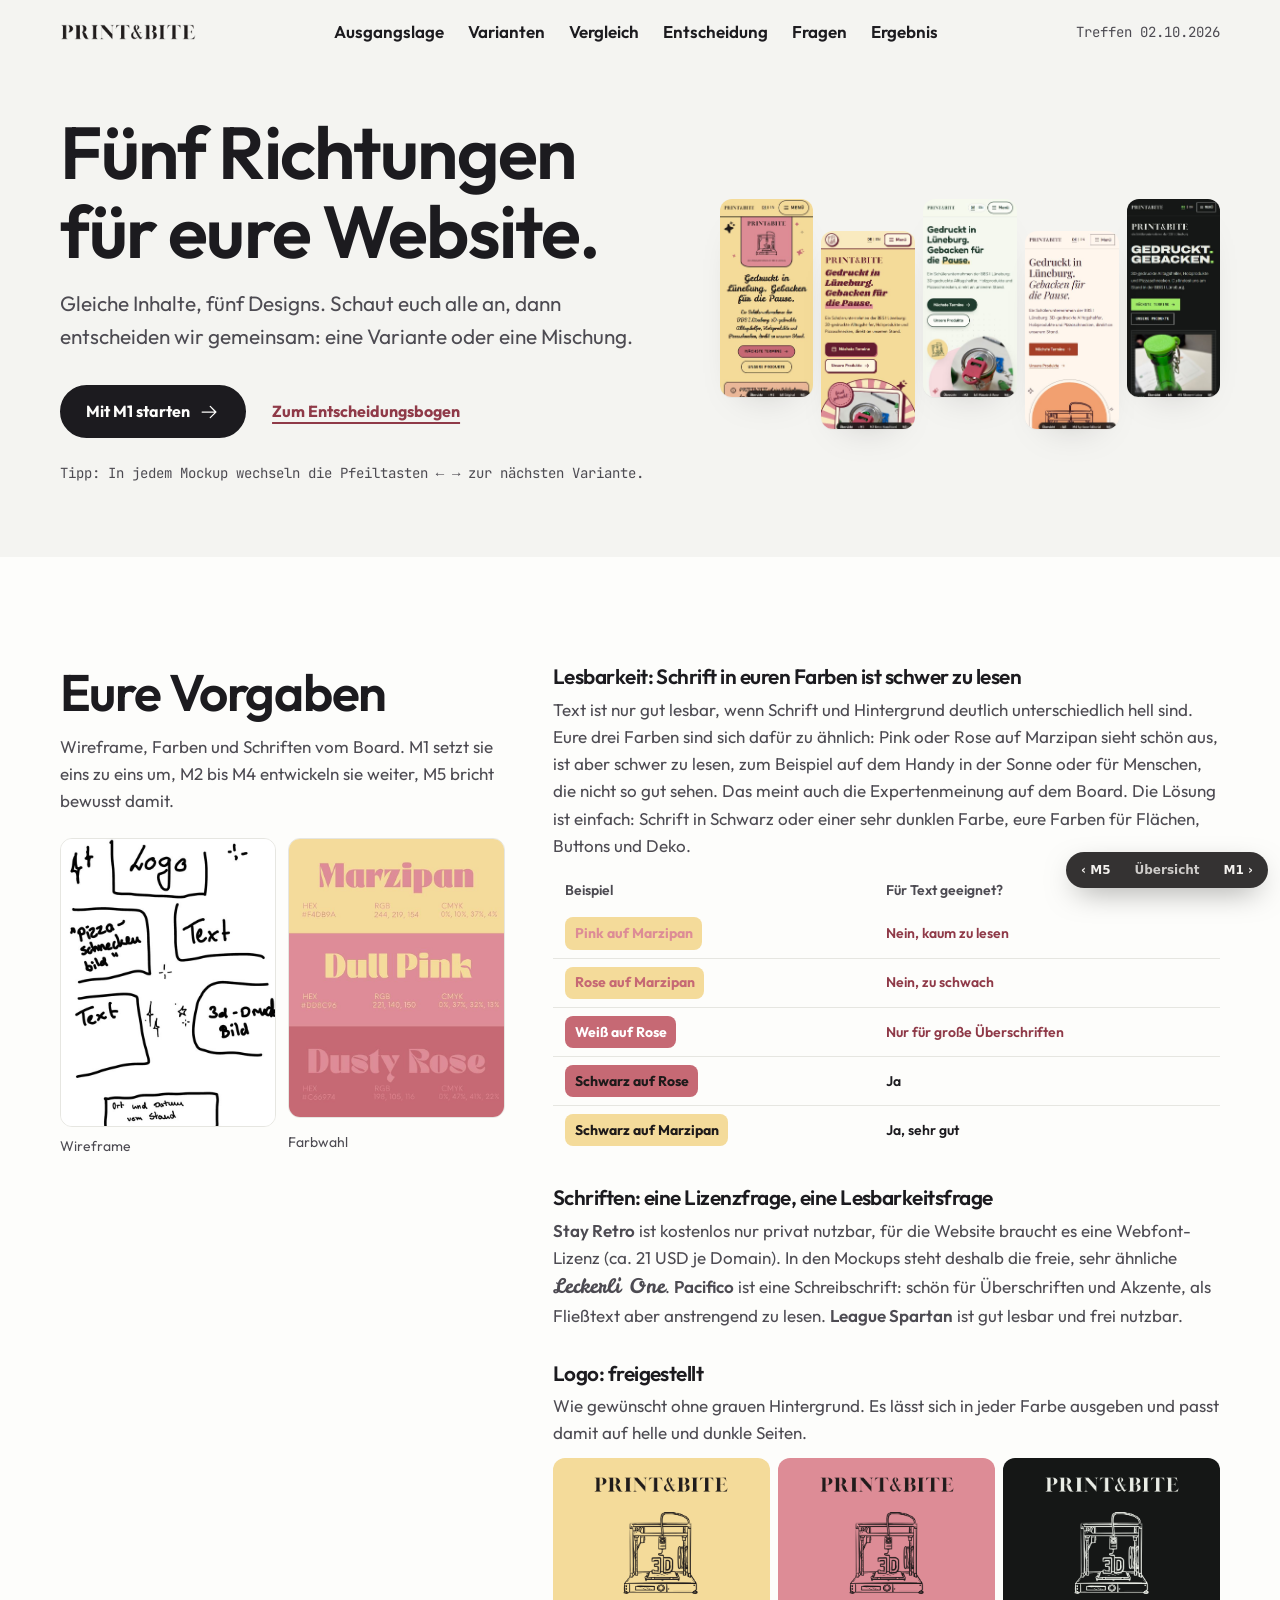
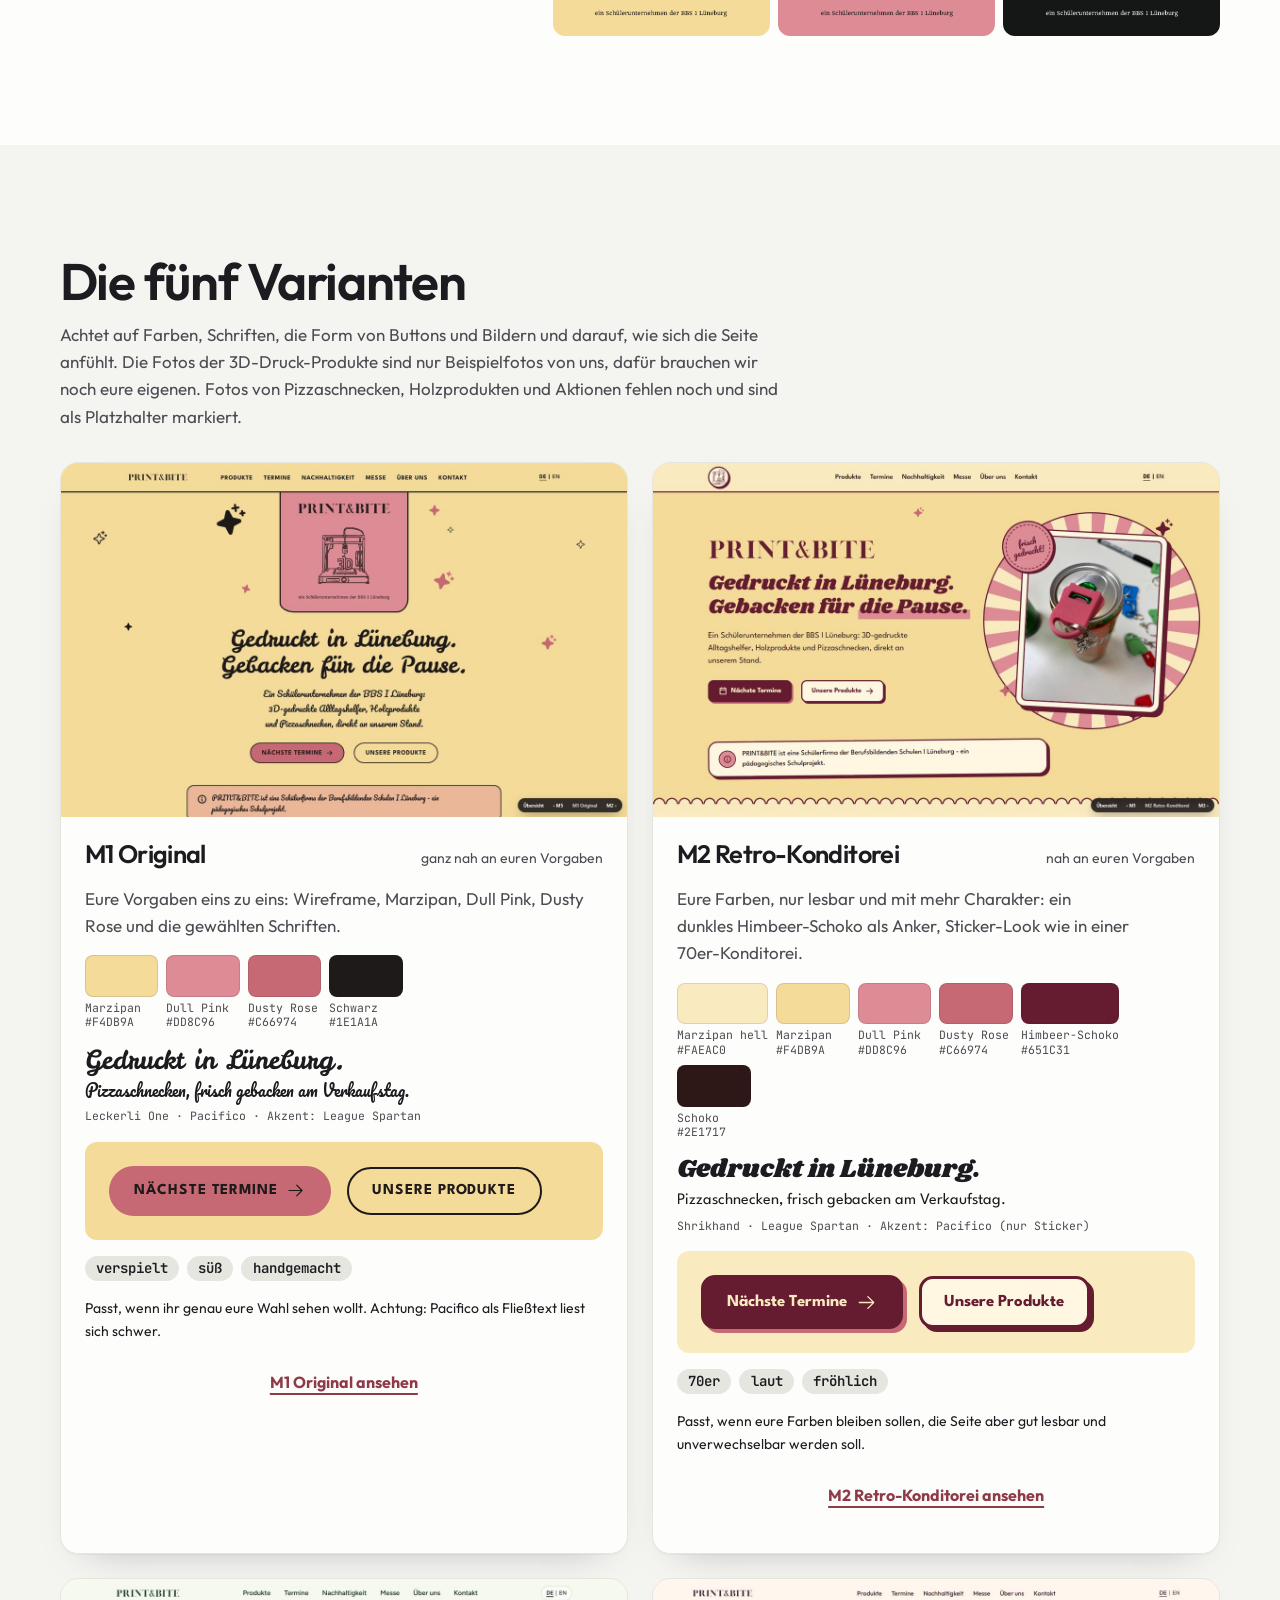
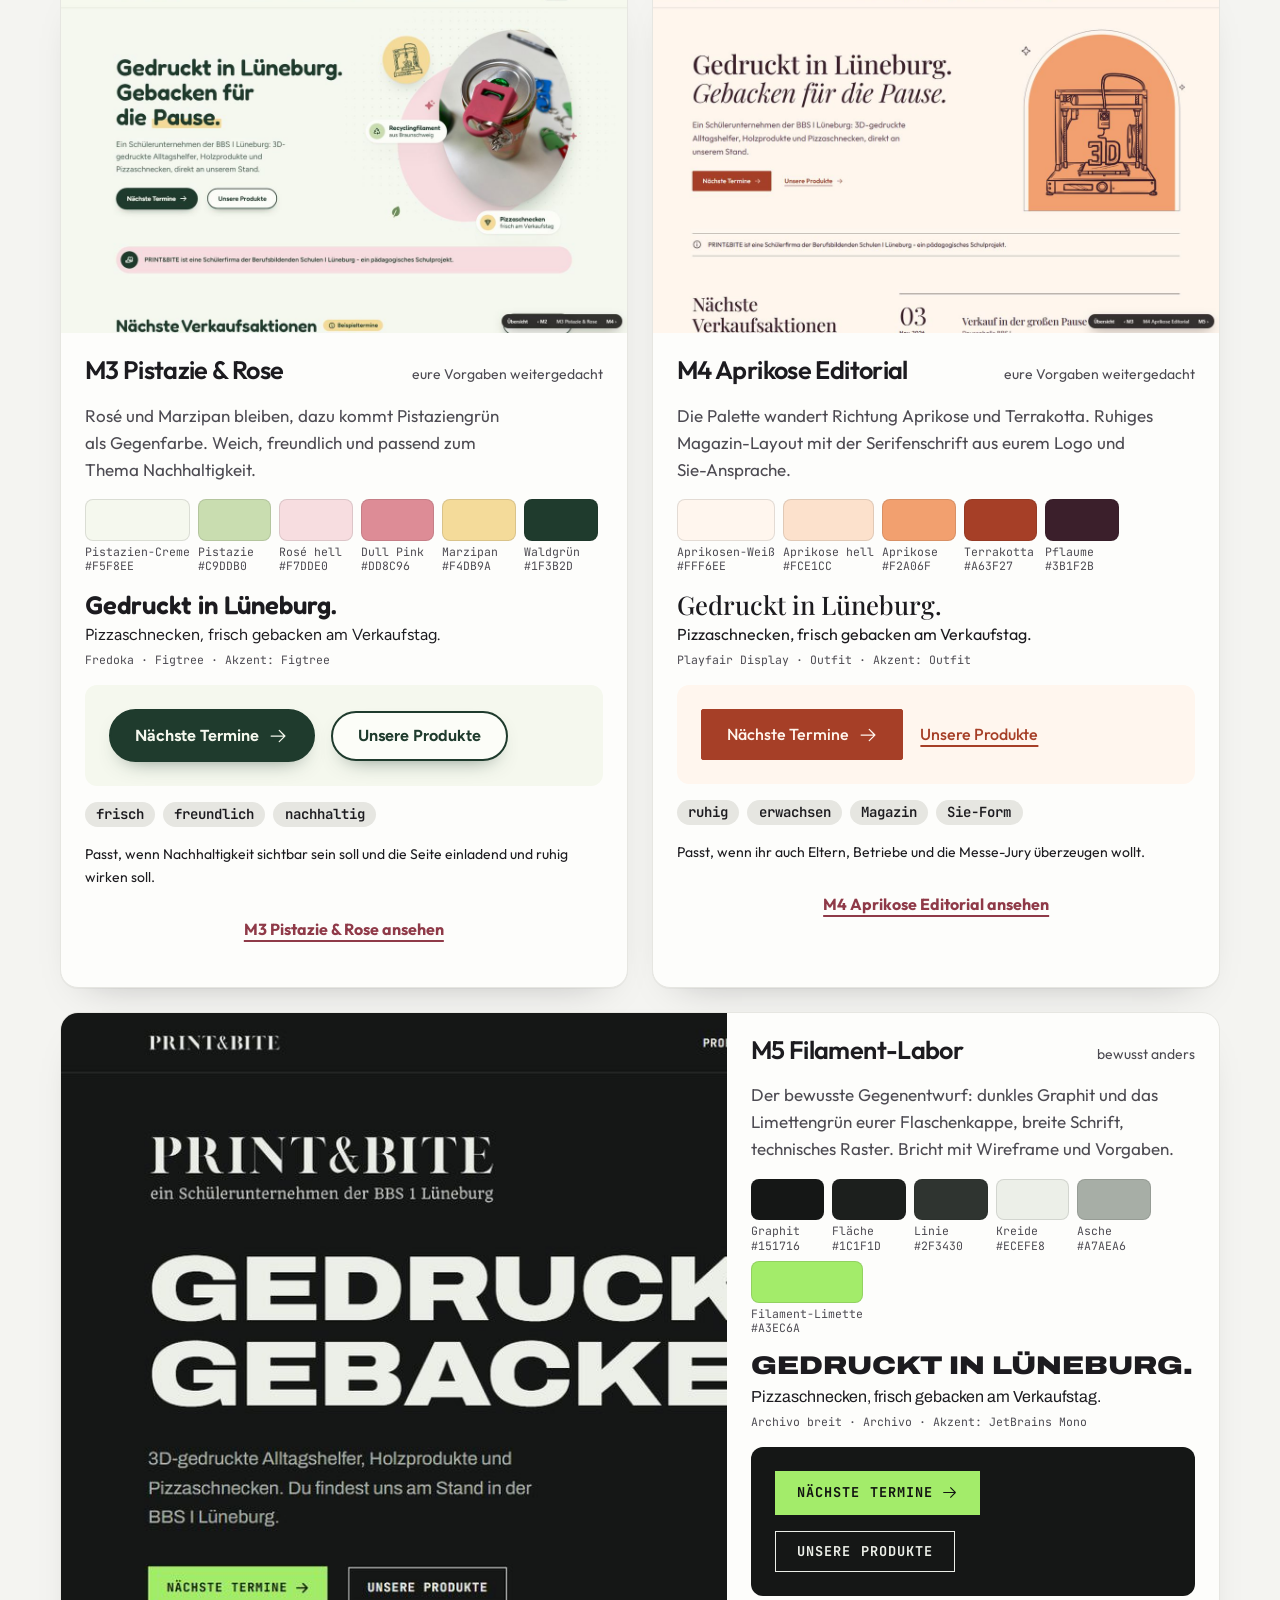
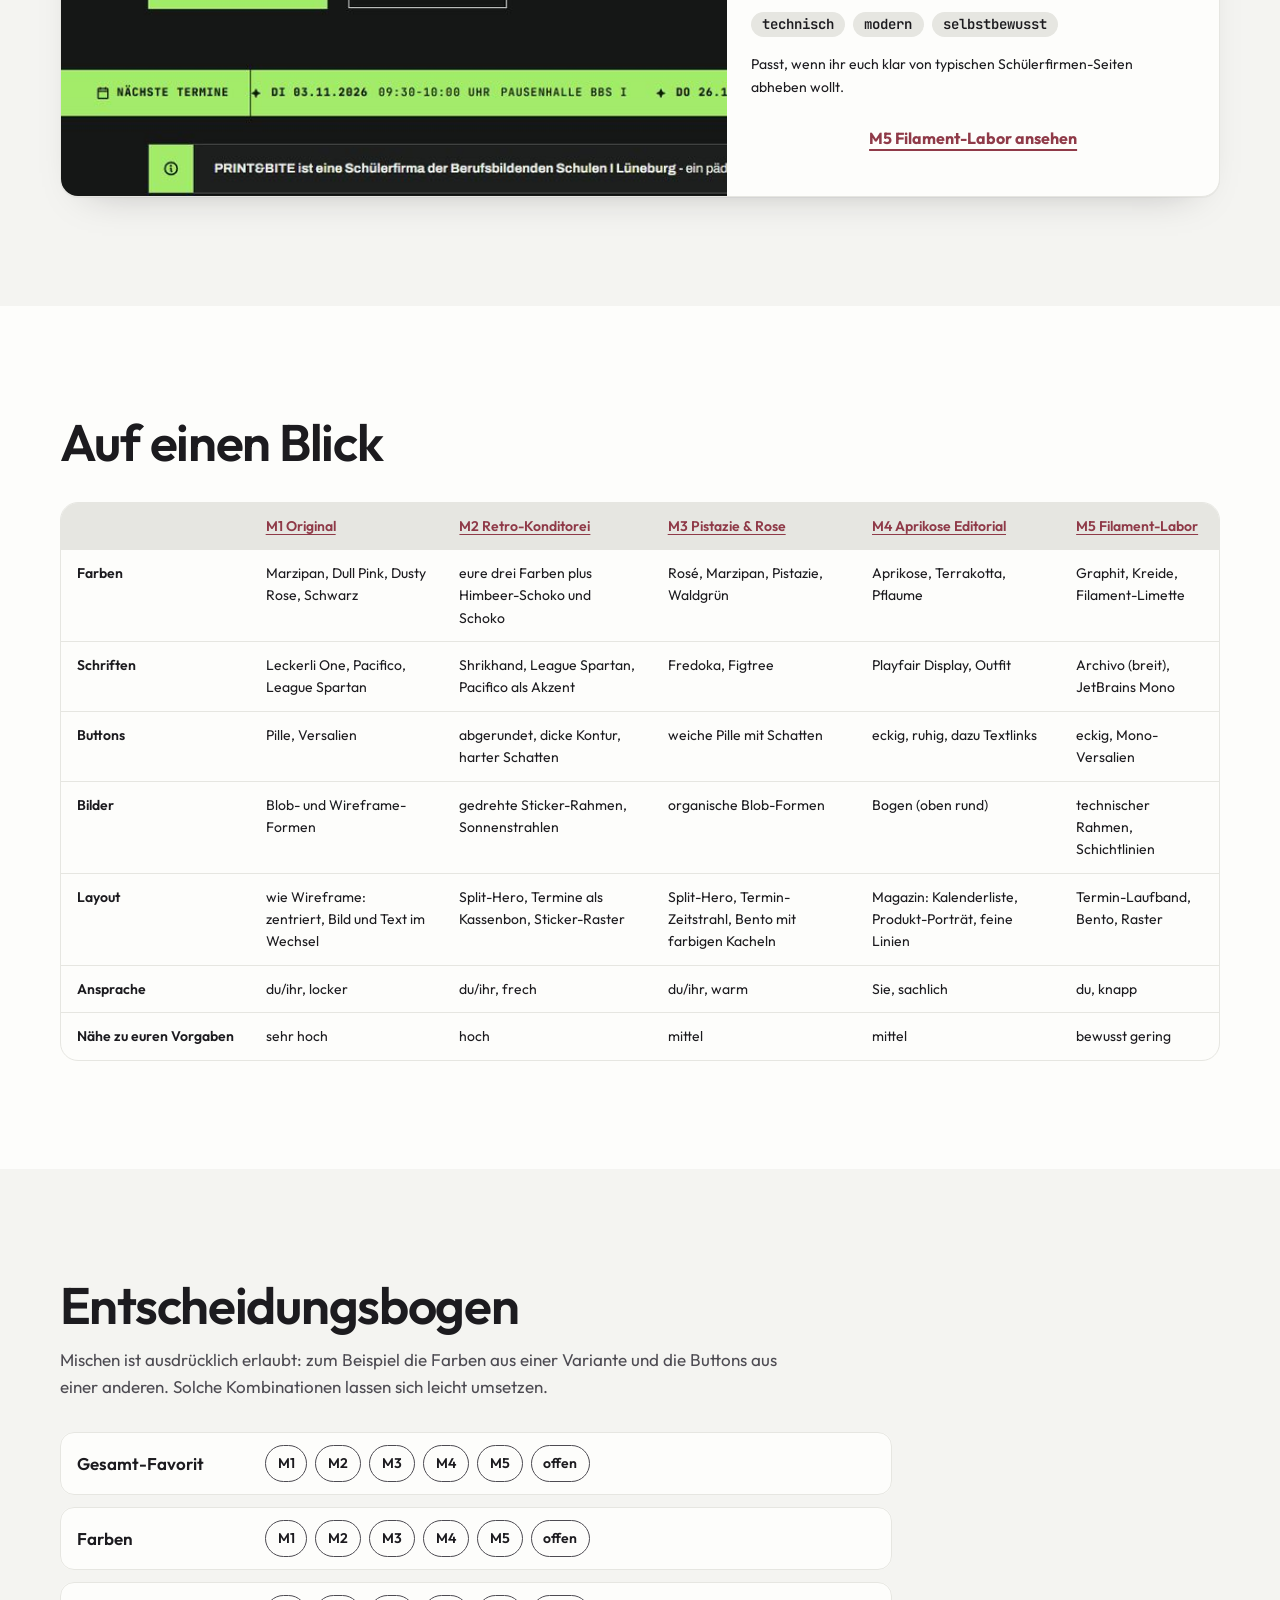
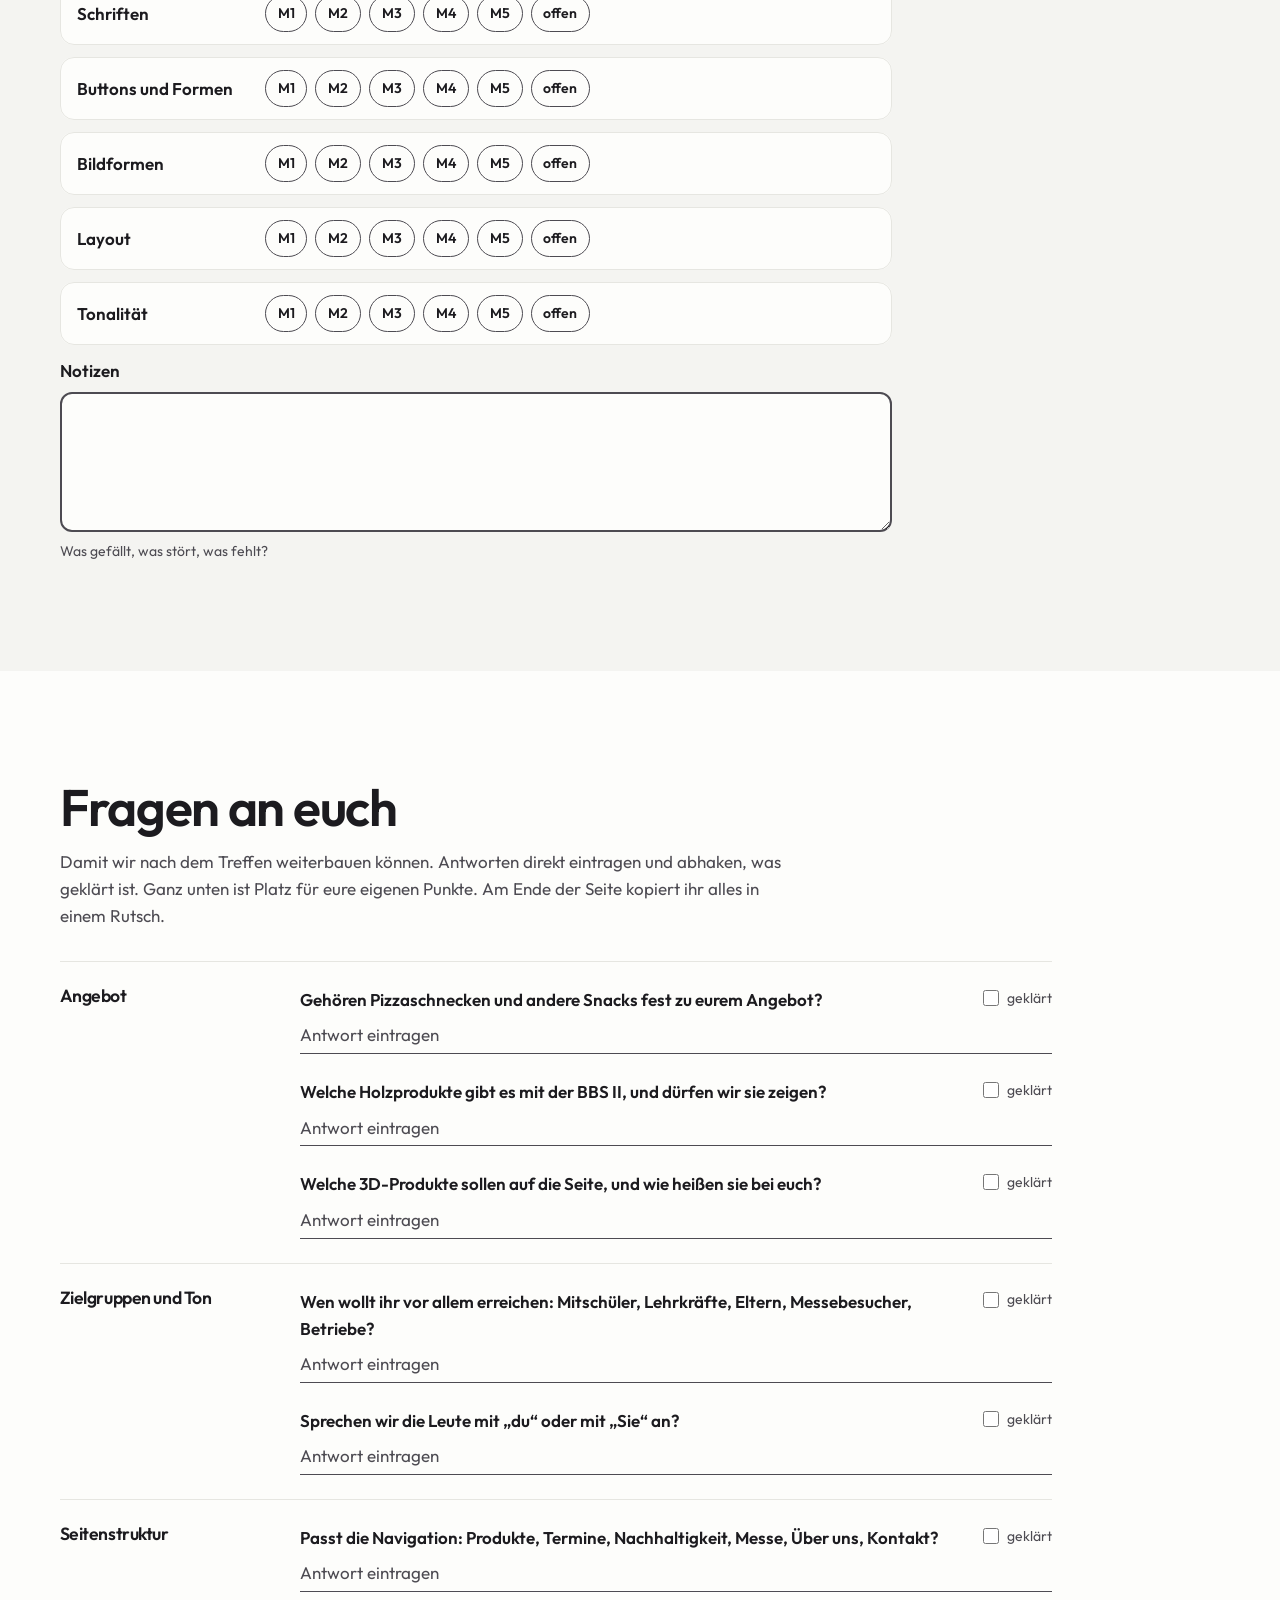
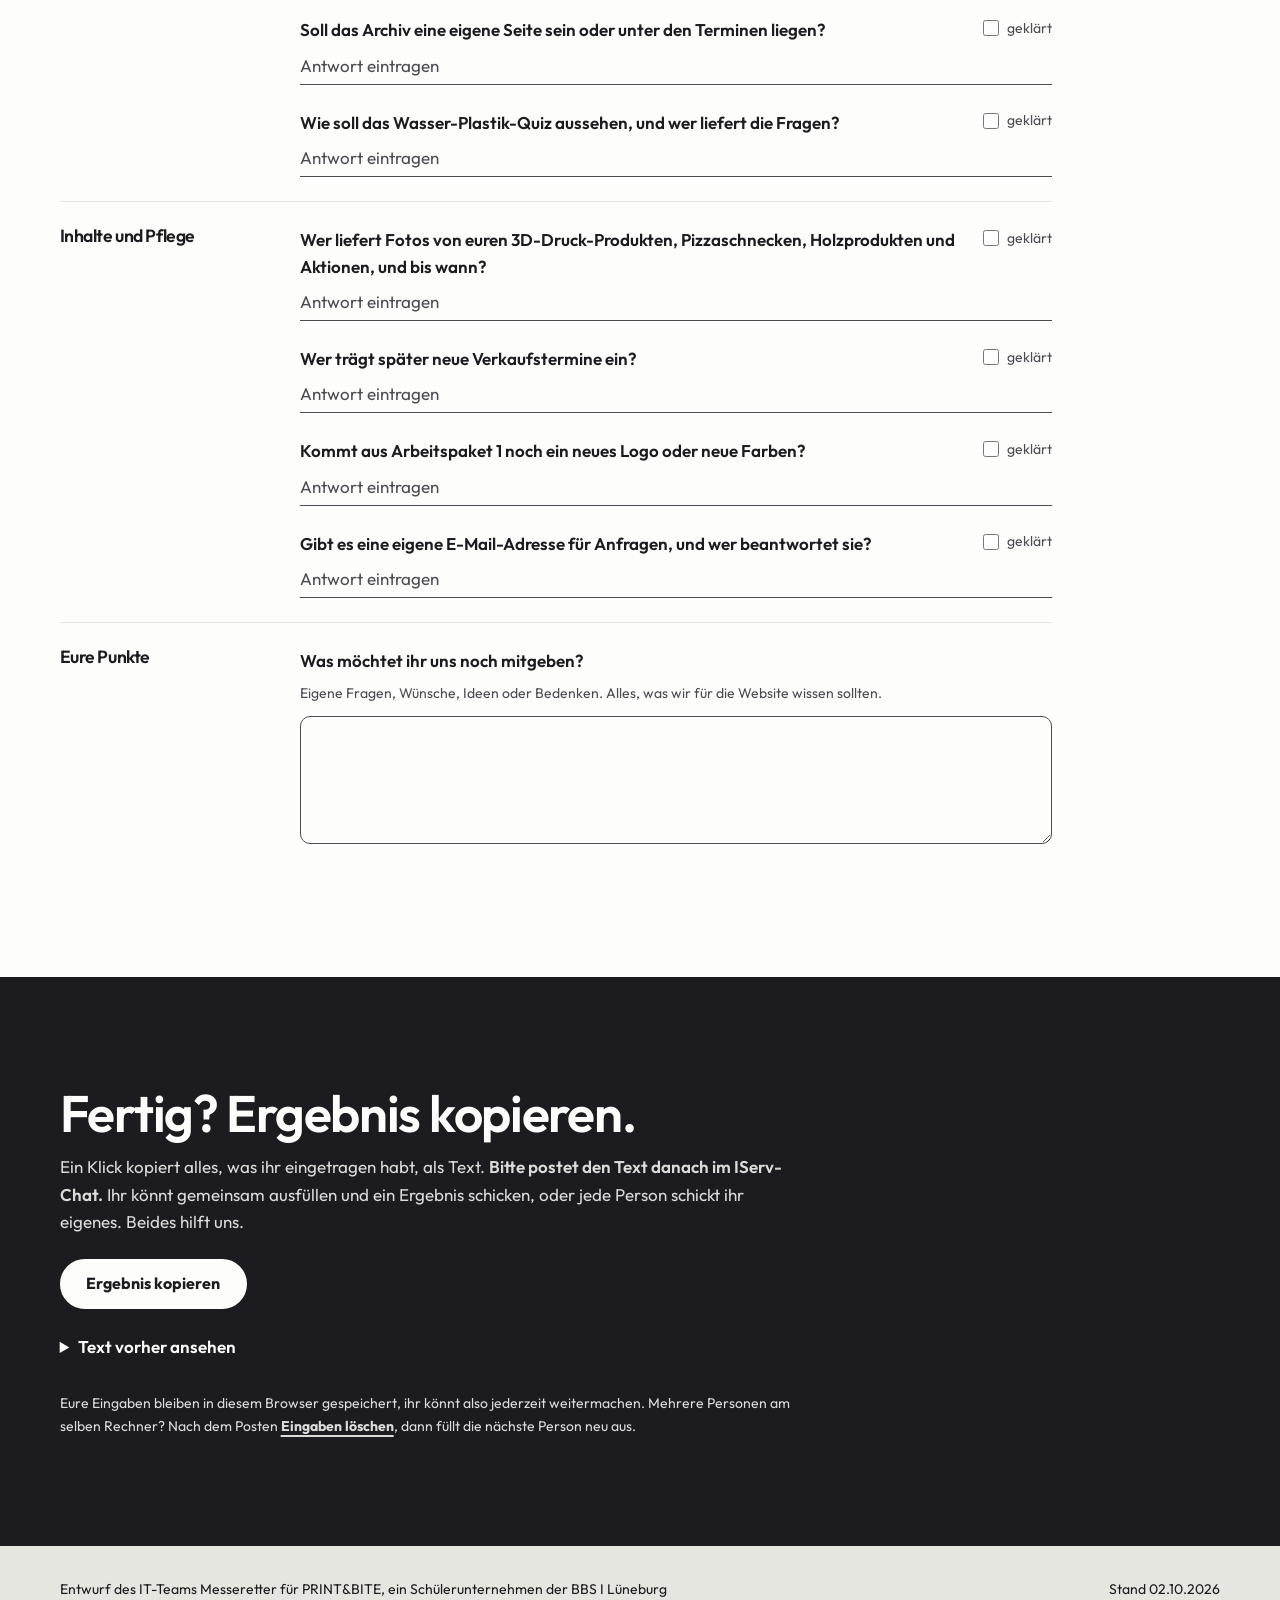
==== commit 452ce417: "docs: mark 3D product photos as IT team examples, ask for real ones The 3D printing product photos w" ====
--- a/mockups/index.html
+++ b/mockups/index.html
@@ -126,7 +126,7 @@
     <section class="section container" id="varianten" aria-labelledby="varianten-titel">
       <div class="ov-section-head">
         <h2 id="varianten-titel">Die fünf Varianten</h2>
-        <p>Achtet auf Farben, Schriften, die Form von Buttons und Bildern und darauf, wie sich die Seite anfühlt. Fotos von Pizzaschnecken, Holzprodukten und Aktionen fehlen noch und sind als Platzhalter markiert.</p>
+        <p>Achtet auf Farben, Schriften, die Form von Buttons und Bildern und darauf, wie sich die Seite anfühlt. Die Fotos der 3D-Druck-Produkte sind nur Beispielfotos von uns, dafür brauchen wir noch eure eigenen. Fotos von Pizzaschnecken, Holzprodukten und Aktionen fehlen noch und sind als Platzhalter markiert.</p>
       </div>
 
       <div class="ov-variants">
@@ -478,7 +478,7 @@
             <h3>Inhalte und Pflege</h3>
             <ol class="ov-qlist">
               <li class="ov-q">
-                <label class="ov-q__text" for="a-fotos">Wer liefert Fotos von Pizzaschnecken, Holzprodukten und Aktionen, und bis wann?</label>
+                <label class="ov-q__text" for="a-fotos">Wer liefert Fotos von euren 3D-Druck-Produkten, Pizzaschnecken, Holzprodukten und Aktionen, und bis wann?</label>
                 <textarea class="ov-q__answer" id="a-fotos" name="a-fotos" rows="1" placeholder="Antwort eintragen"></textarea>
                 <label class="ov-q__done"><input type="checkbox" name="q-fotos"> geklärt</label>
               </li>
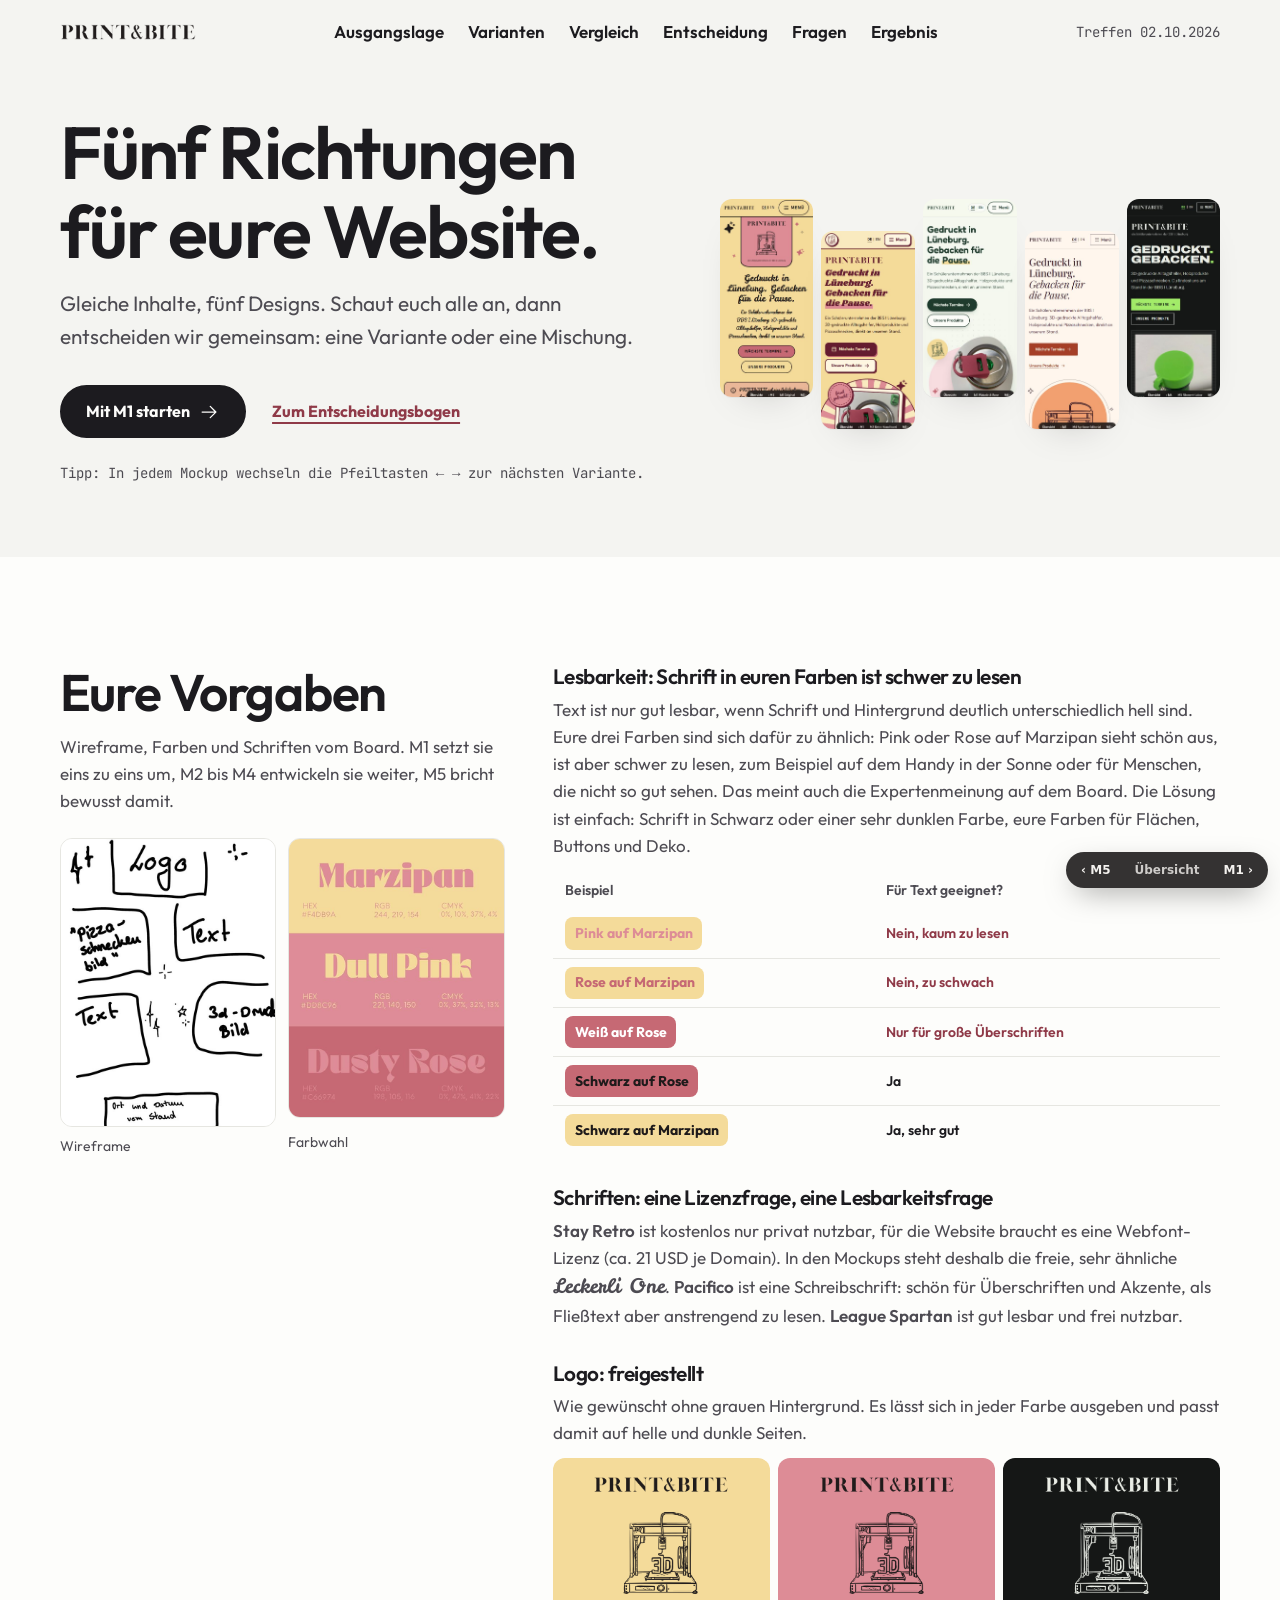
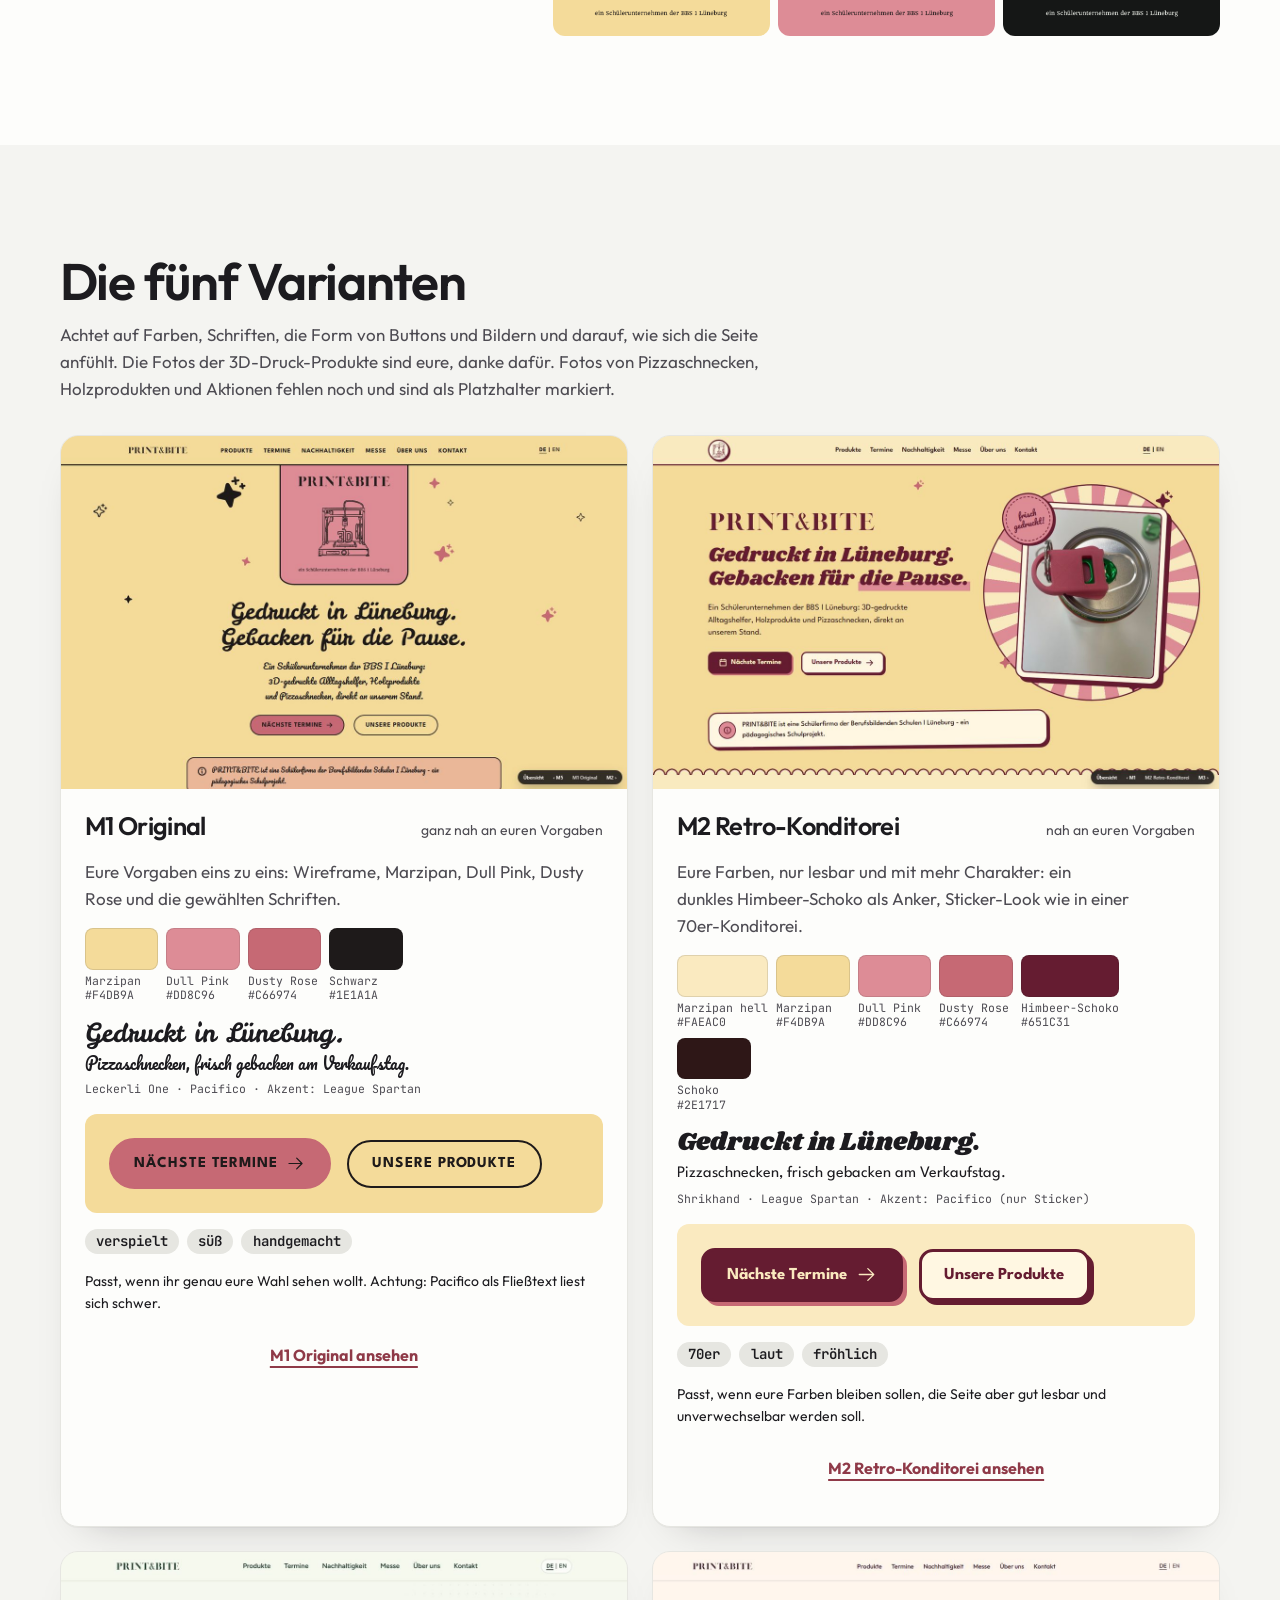
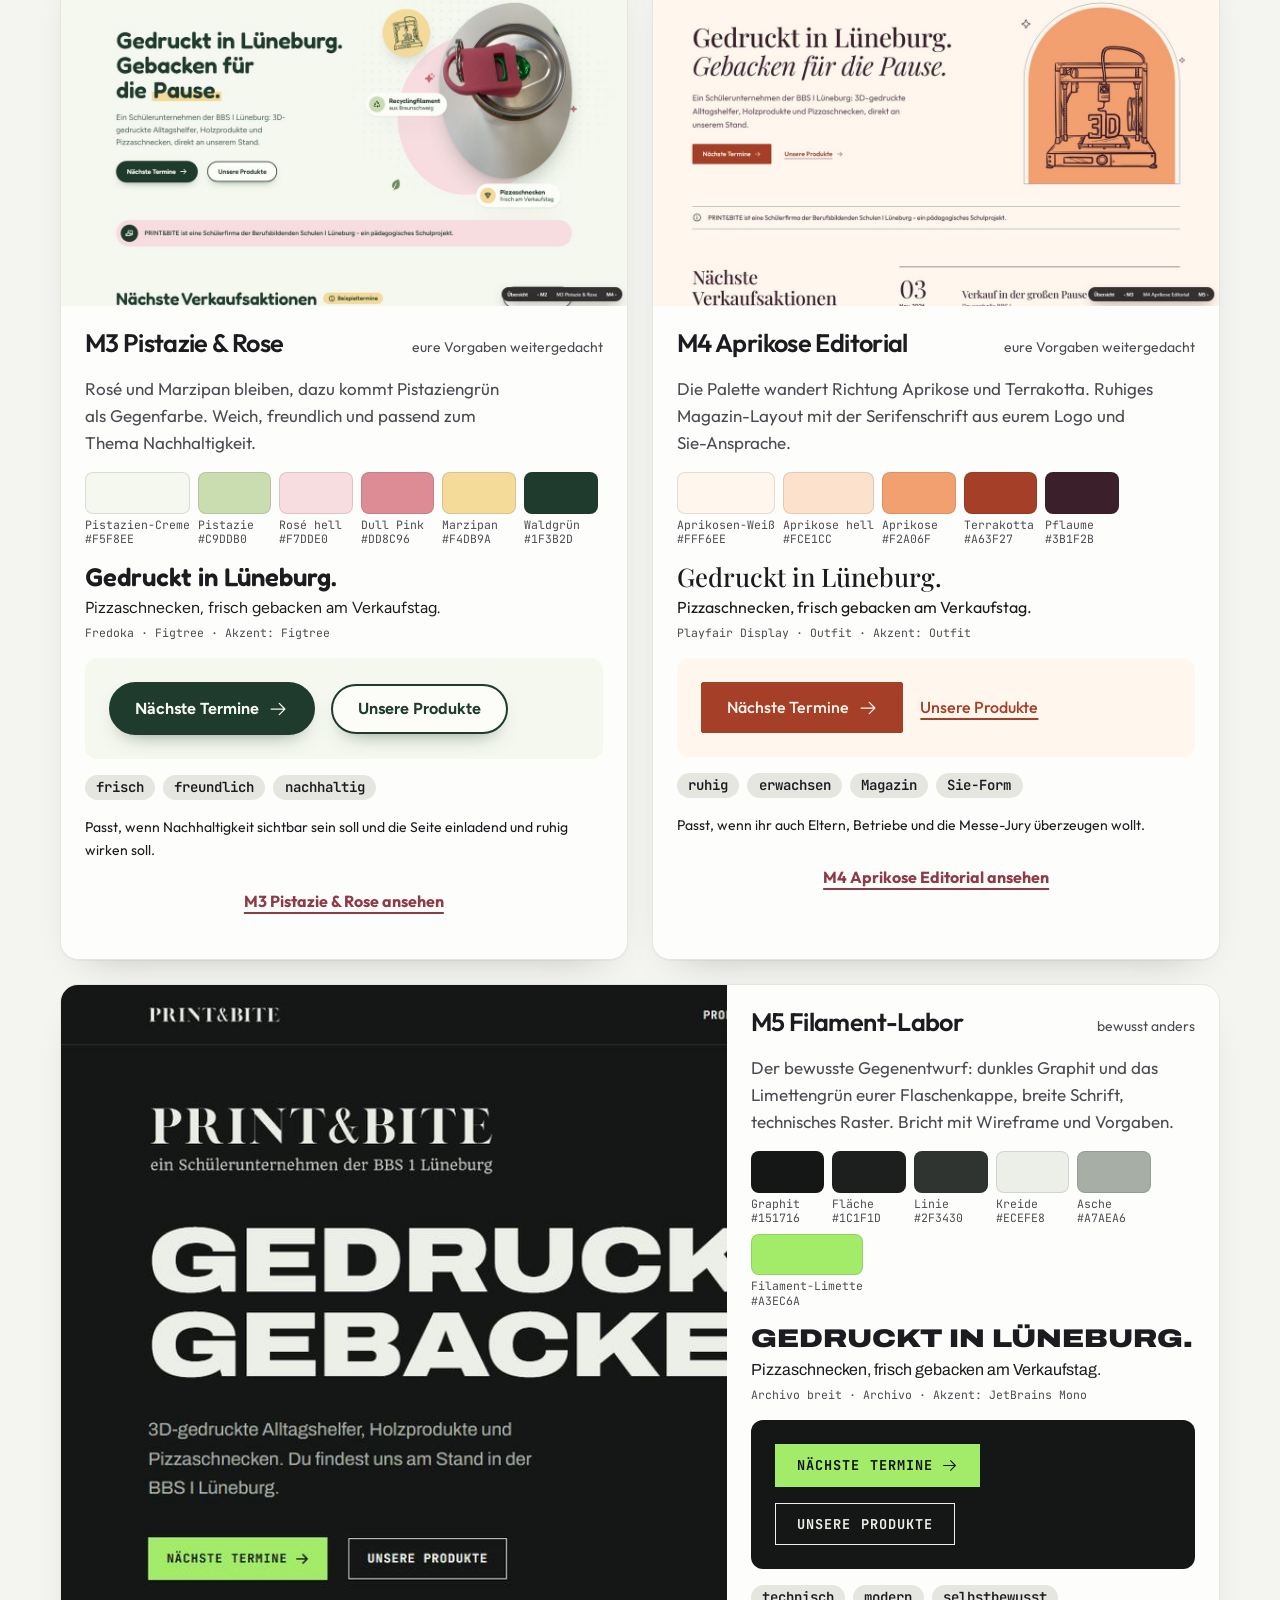
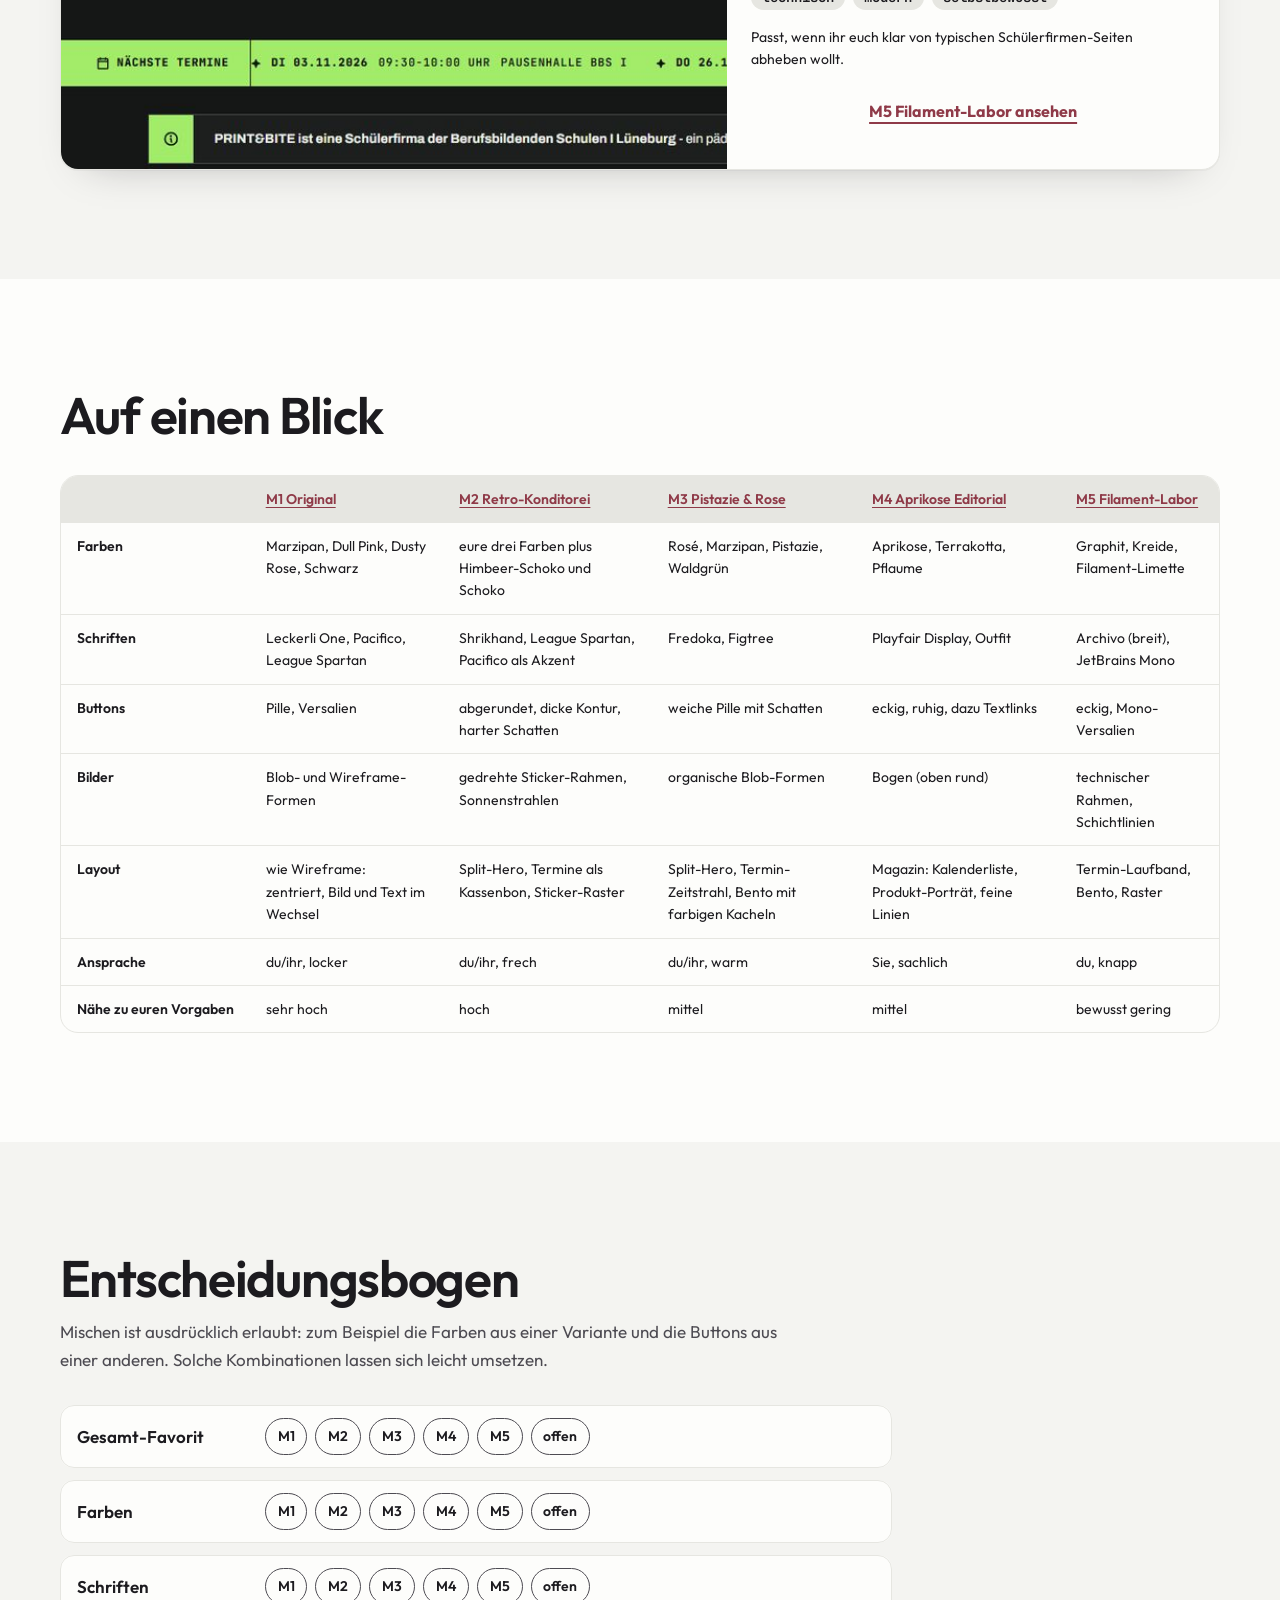
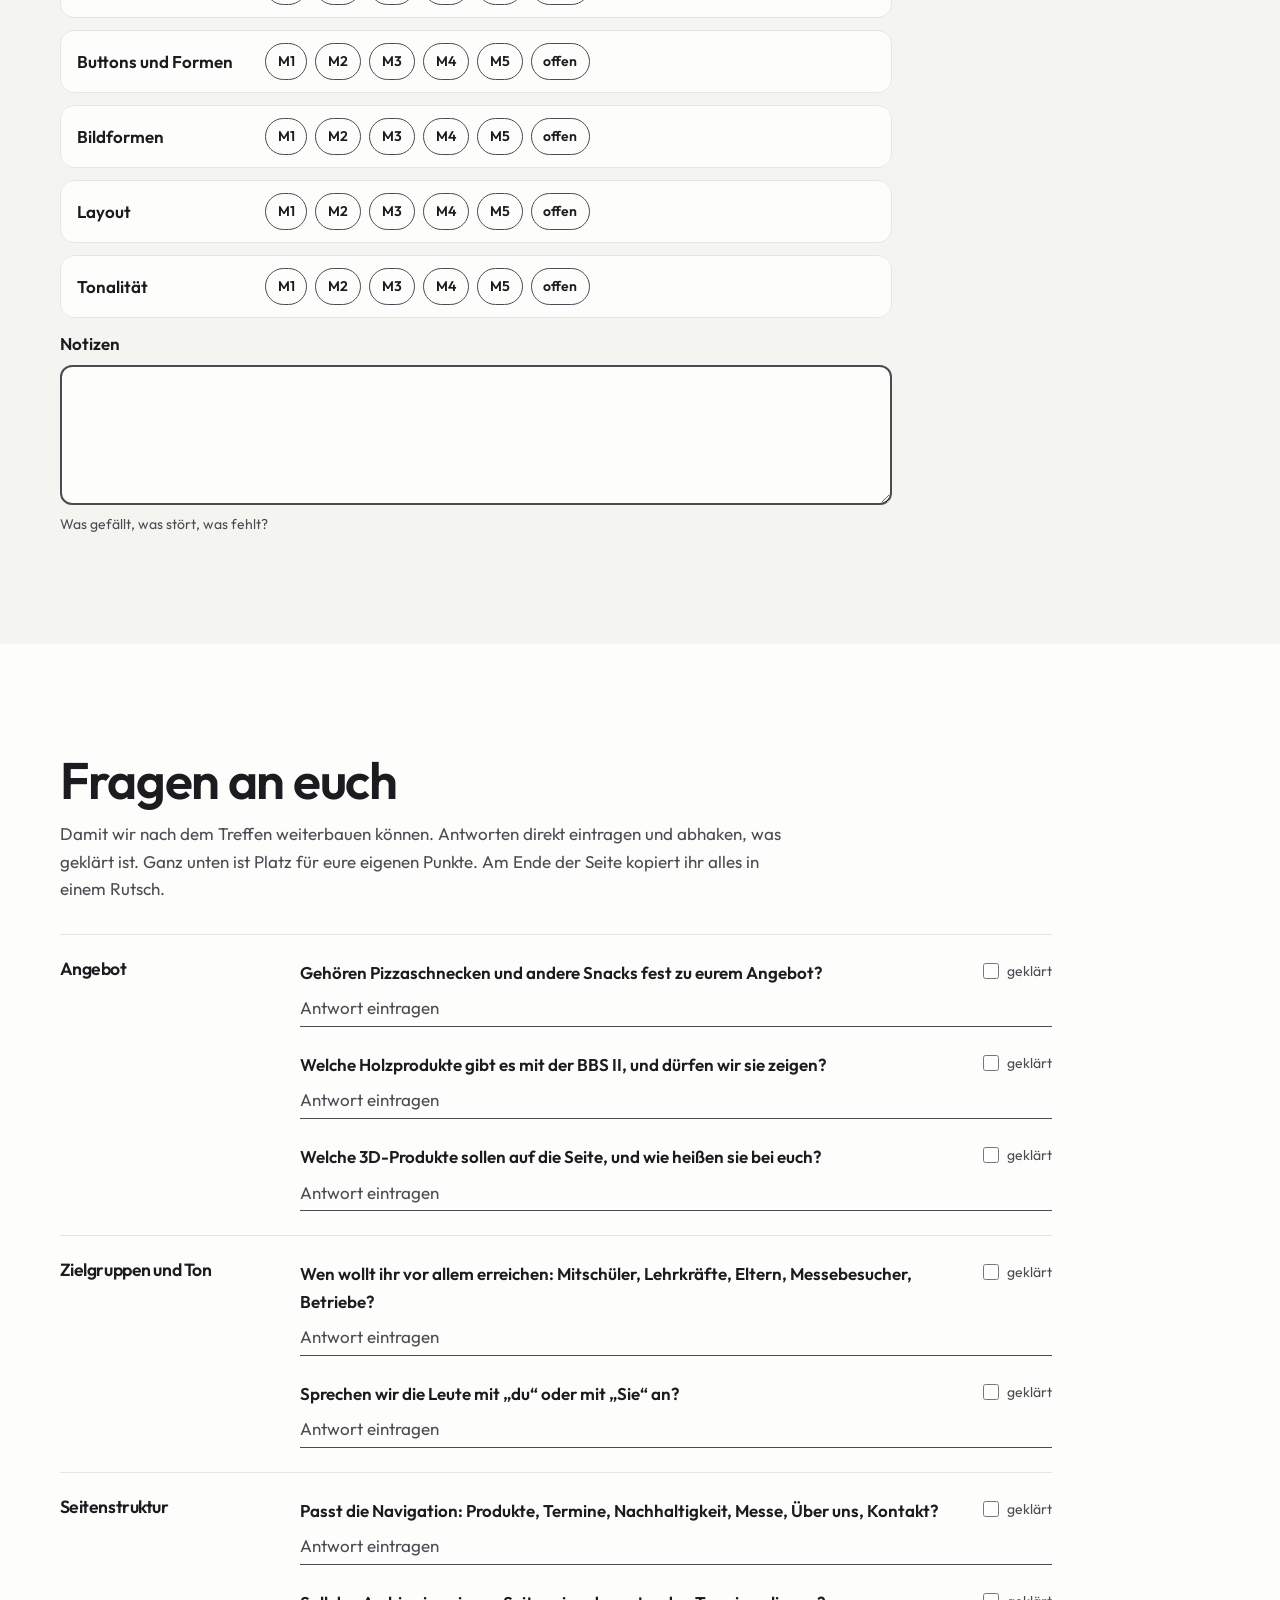
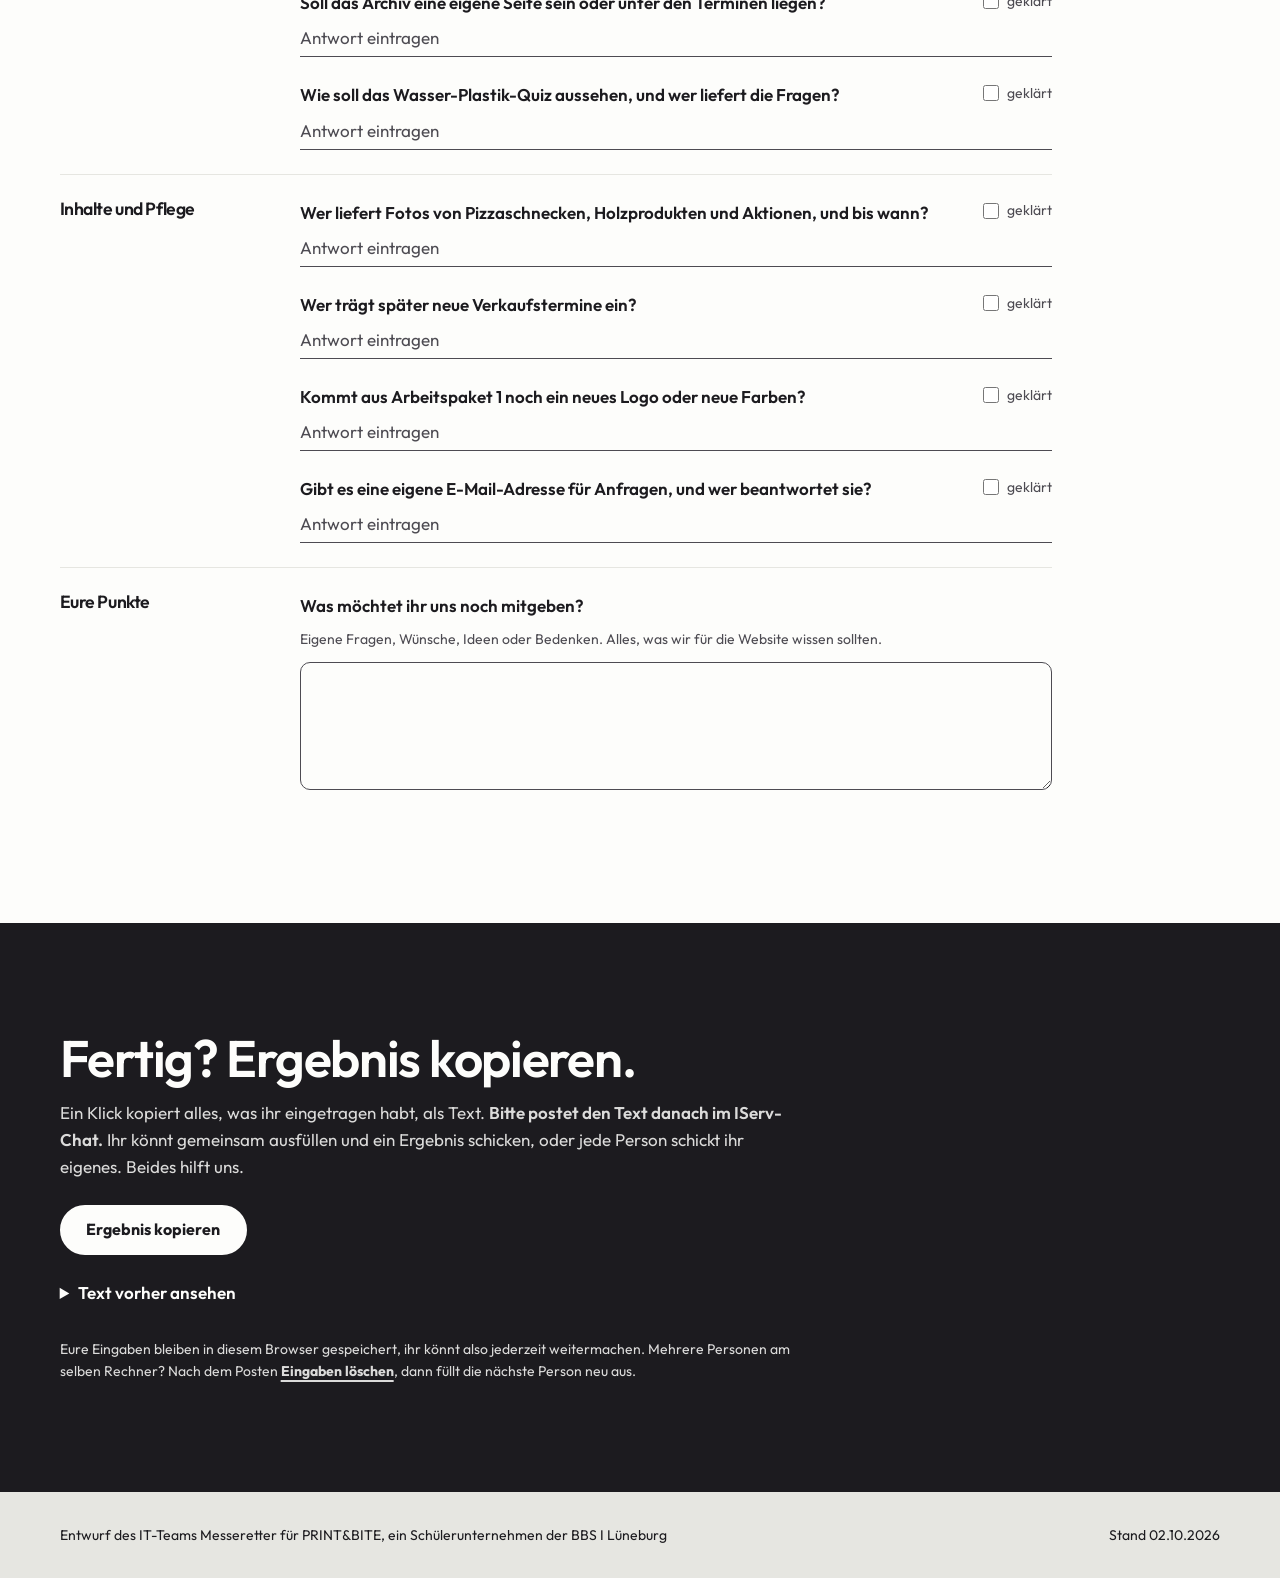
==== commit b2fc2798: "feat: use the student company's own 3D product photos The four example photos are replaced 1:1 by ph" ====
--- a/mockups/index.html
+++ b/mockups/index.html
@@ -126,7 +126,7 @@
     <section class="section container" id="varianten" aria-labelledby="varianten-titel">
       <div class="ov-section-head">
         <h2 id="varianten-titel">Die fünf Varianten</h2>
-        <p>Achtet auf Farben, Schriften, die Form von Buttons und Bildern und darauf, wie sich die Seite anfühlt. Die Fotos der 3D-Druck-Produkte sind nur Beispielfotos von uns, dafür brauchen wir noch eure eigenen. Fotos von Pizzaschnecken, Holzprodukten und Aktionen fehlen noch und sind als Platzhalter markiert.</p>
+        <p>Achtet auf Farben, Schriften, die Form von Buttons und Bildern und darauf, wie sich die Seite anfühlt. Die Fotos der 3D-Druck-Produkte sind eure, danke dafür. Fotos von Pizzaschnecken, Holzprodukten und Aktionen fehlen noch und sind als Platzhalter markiert.</p>
       </div>
 
       <div class="ov-variants">
@@ -478,7 +478,7 @@
             <h3>Inhalte und Pflege</h3>
             <ol class="ov-qlist">
               <li class="ov-q">
-                <label class="ov-q__text" for="a-fotos">Wer liefert Fotos von euren 3D-Druck-Produkten, Pizzaschnecken, Holzprodukten und Aktionen, und bis wann?</label>
+                <label class="ov-q__text" for="a-fotos">Wer liefert Fotos von Pizzaschnecken, Holzprodukten und Aktionen, und bis wann?</label>
                 <textarea class="ov-q__answer" id="a-fotos" name="a-fotos" rows="1" placeholder="Antwort eintragen"></textarea>
                 <label class="ov-q__done"><input type="checkbox" name="q-fotos"> geklärt</label>
               </li>
--- a/mockups/design-system/components.css
+++ b/mockups/design-system/components.css
@@ -545,8 +545,39 @@
   opacity: 0.8;
 }
 
+/* Hinweis bei Platzhalter-Links, gleiche neutrale Farben wie die Mockbar */
+.ds-toast {
+  position: fixed;
+  left: 50%;
+  bottom: 64px;
+  z-index: var(--z-mockbar);
+  width: max-content;
+  max-width: calc(100% - 32px);
+  margin: 0;
+  padding: 10px 16px;
+  border: 1px solid rgb(255 255 255 / 0.18);
+  border-radius: 12px;
+  background: rgb(24 22 22 / 0.92);
+  color: #f4f2ef;
+  font: 500 14px/1.4 system-ui, sans-serif;
+  letter-spacing: 0;
+  text-align: center;
+  text-transform: none;
+  box-shadow: 0 10px 30px -10px rgb(0 0 0 / 0.5);
+  opacity: 0;
+  pointer-events: none;
+  transform: translate(-50%, 8px);
+  transition: opacity 0.2s ease, transform 0.2s ease;
+}
+
+.ds-toast.is-visible {
+  opacity: 1;
+  transform: translate(-50%, 0);
+}
+
 @media print {
-  .ds-mockbar {
+  .ds-mockbar,
+  .ds-toast {
     display: none;
   }
 }
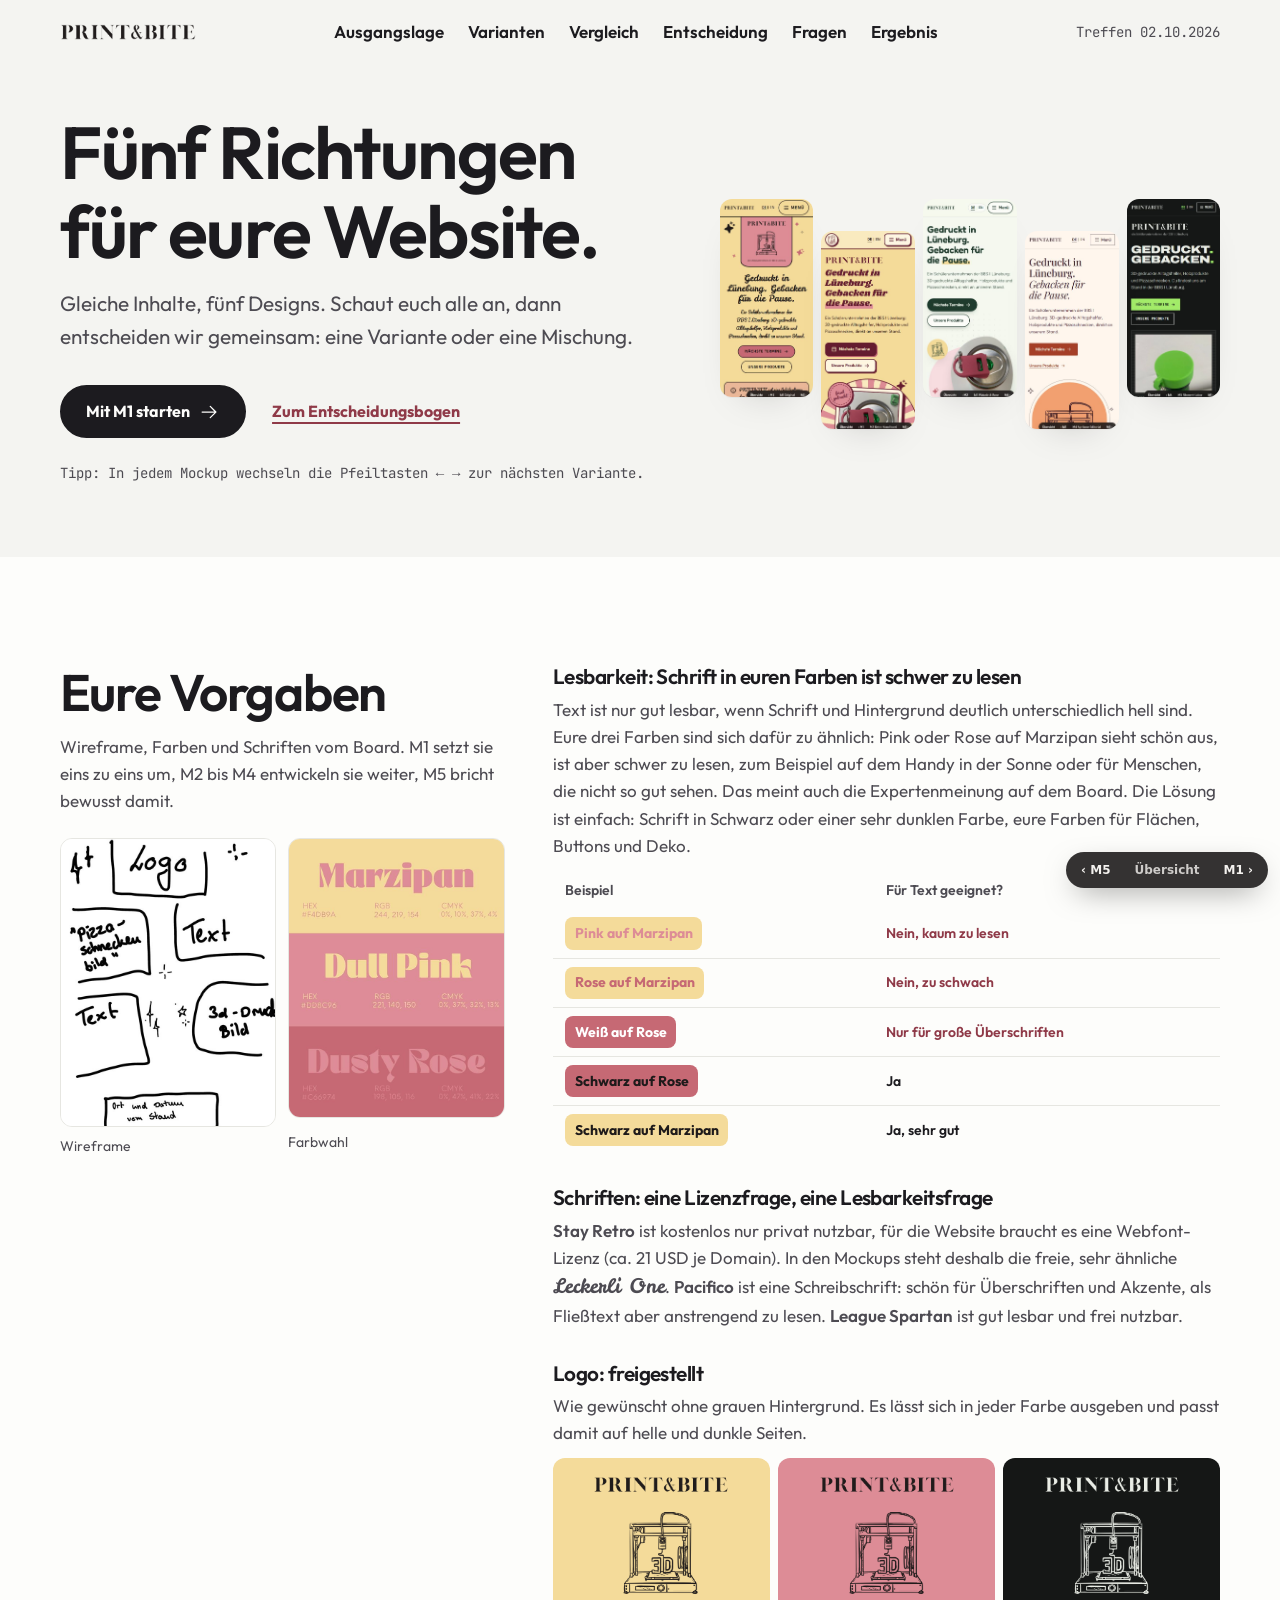
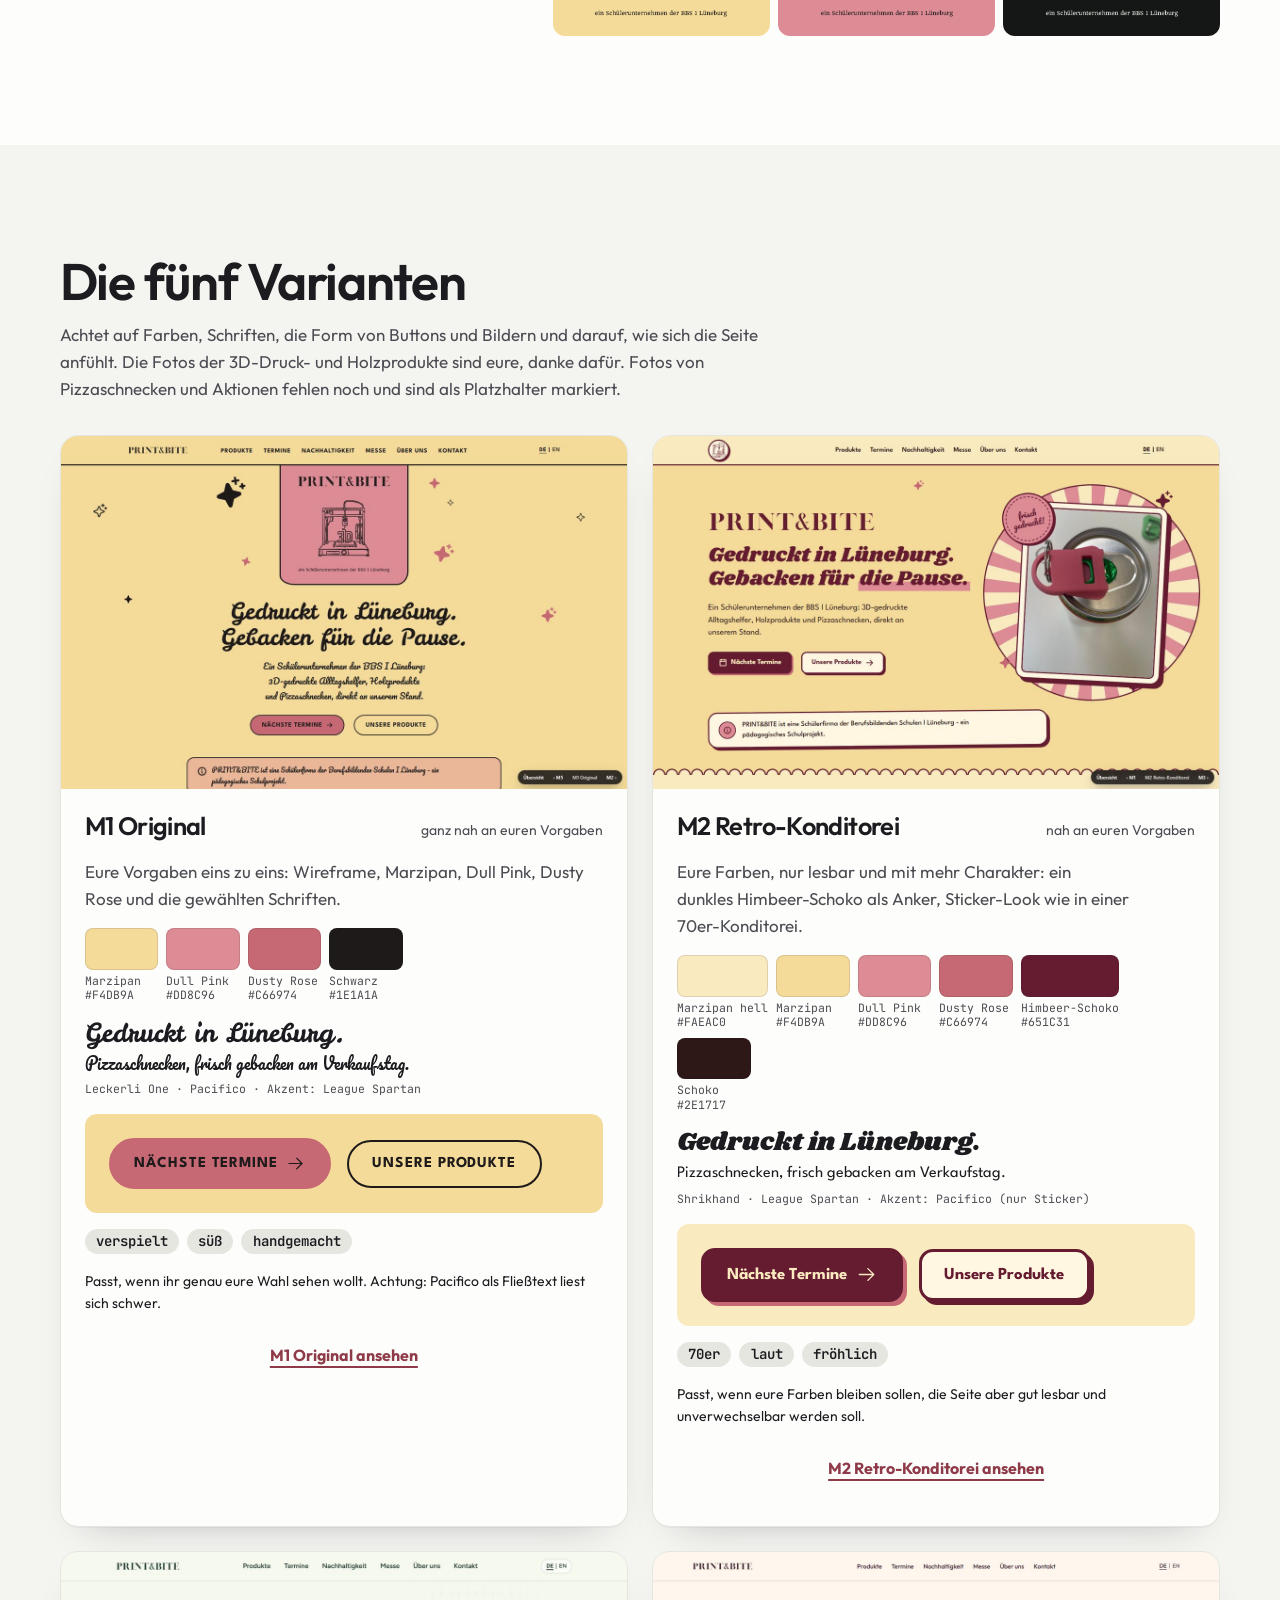
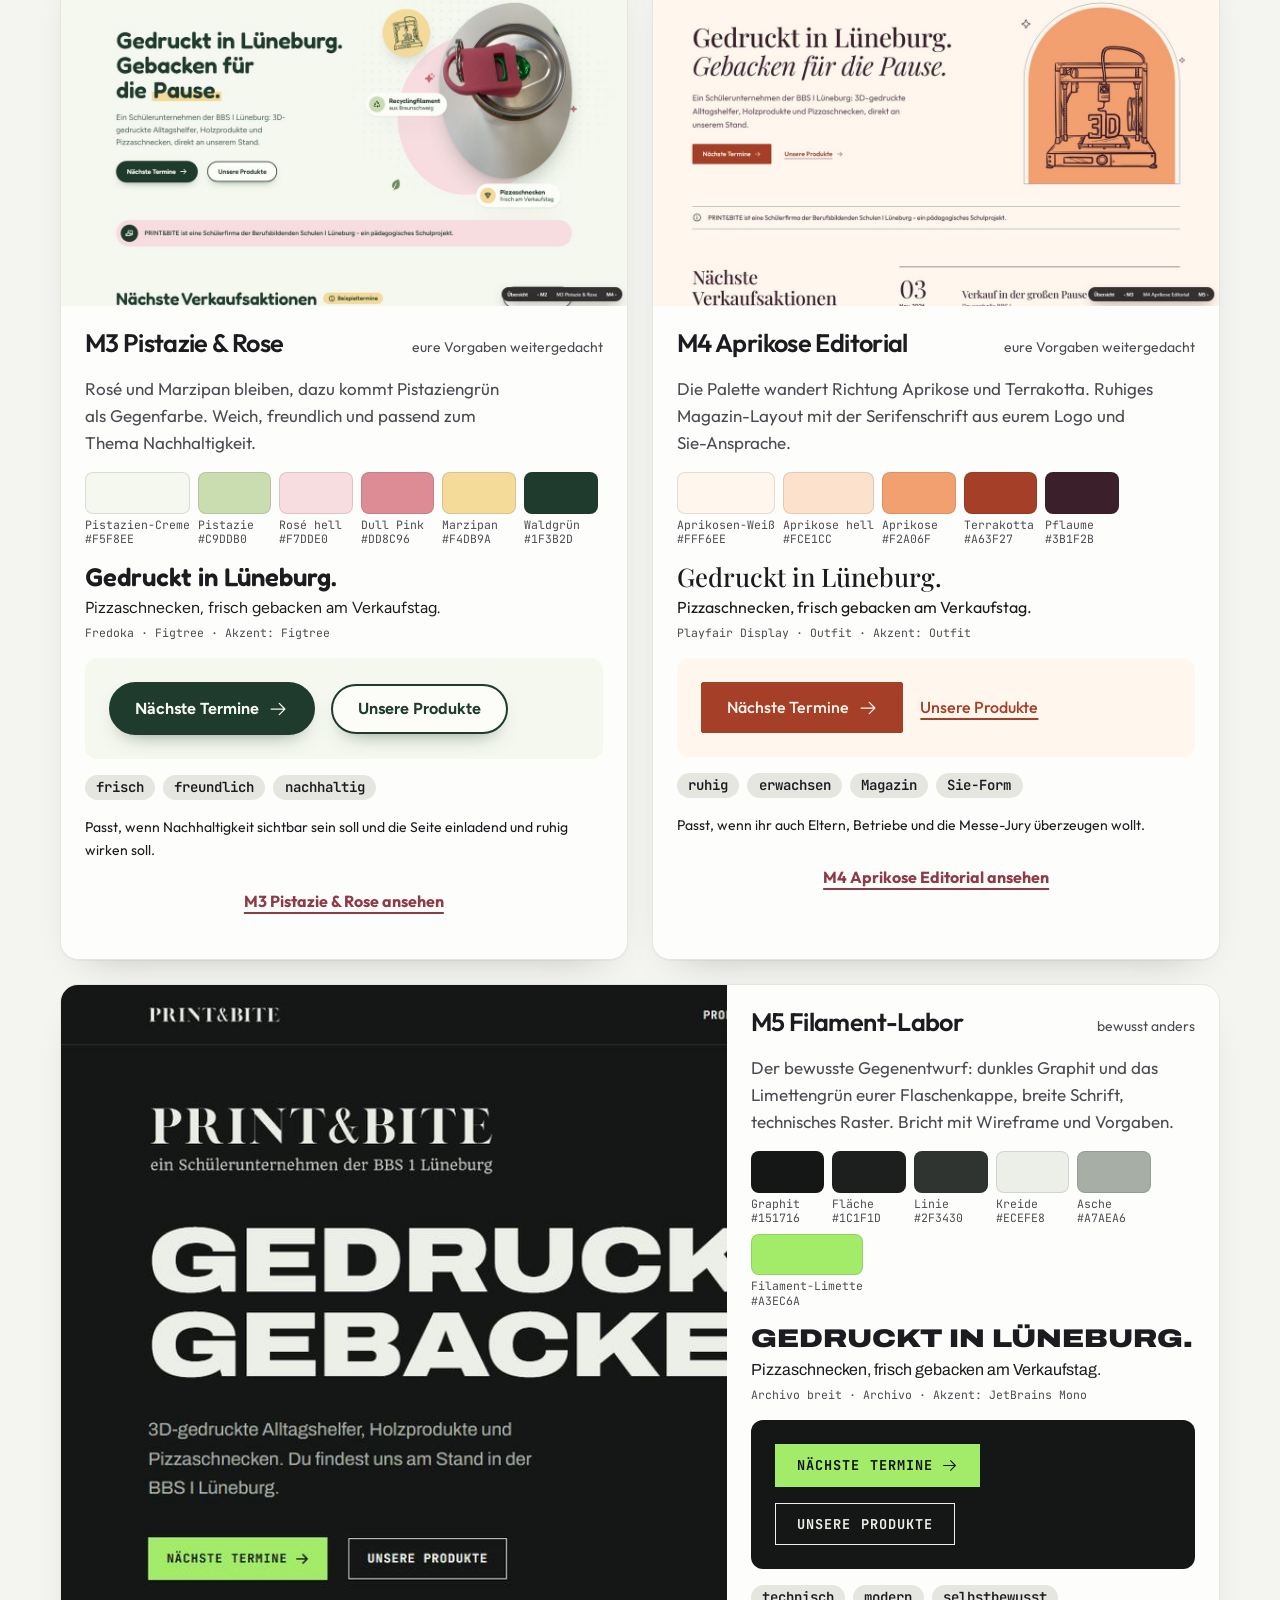
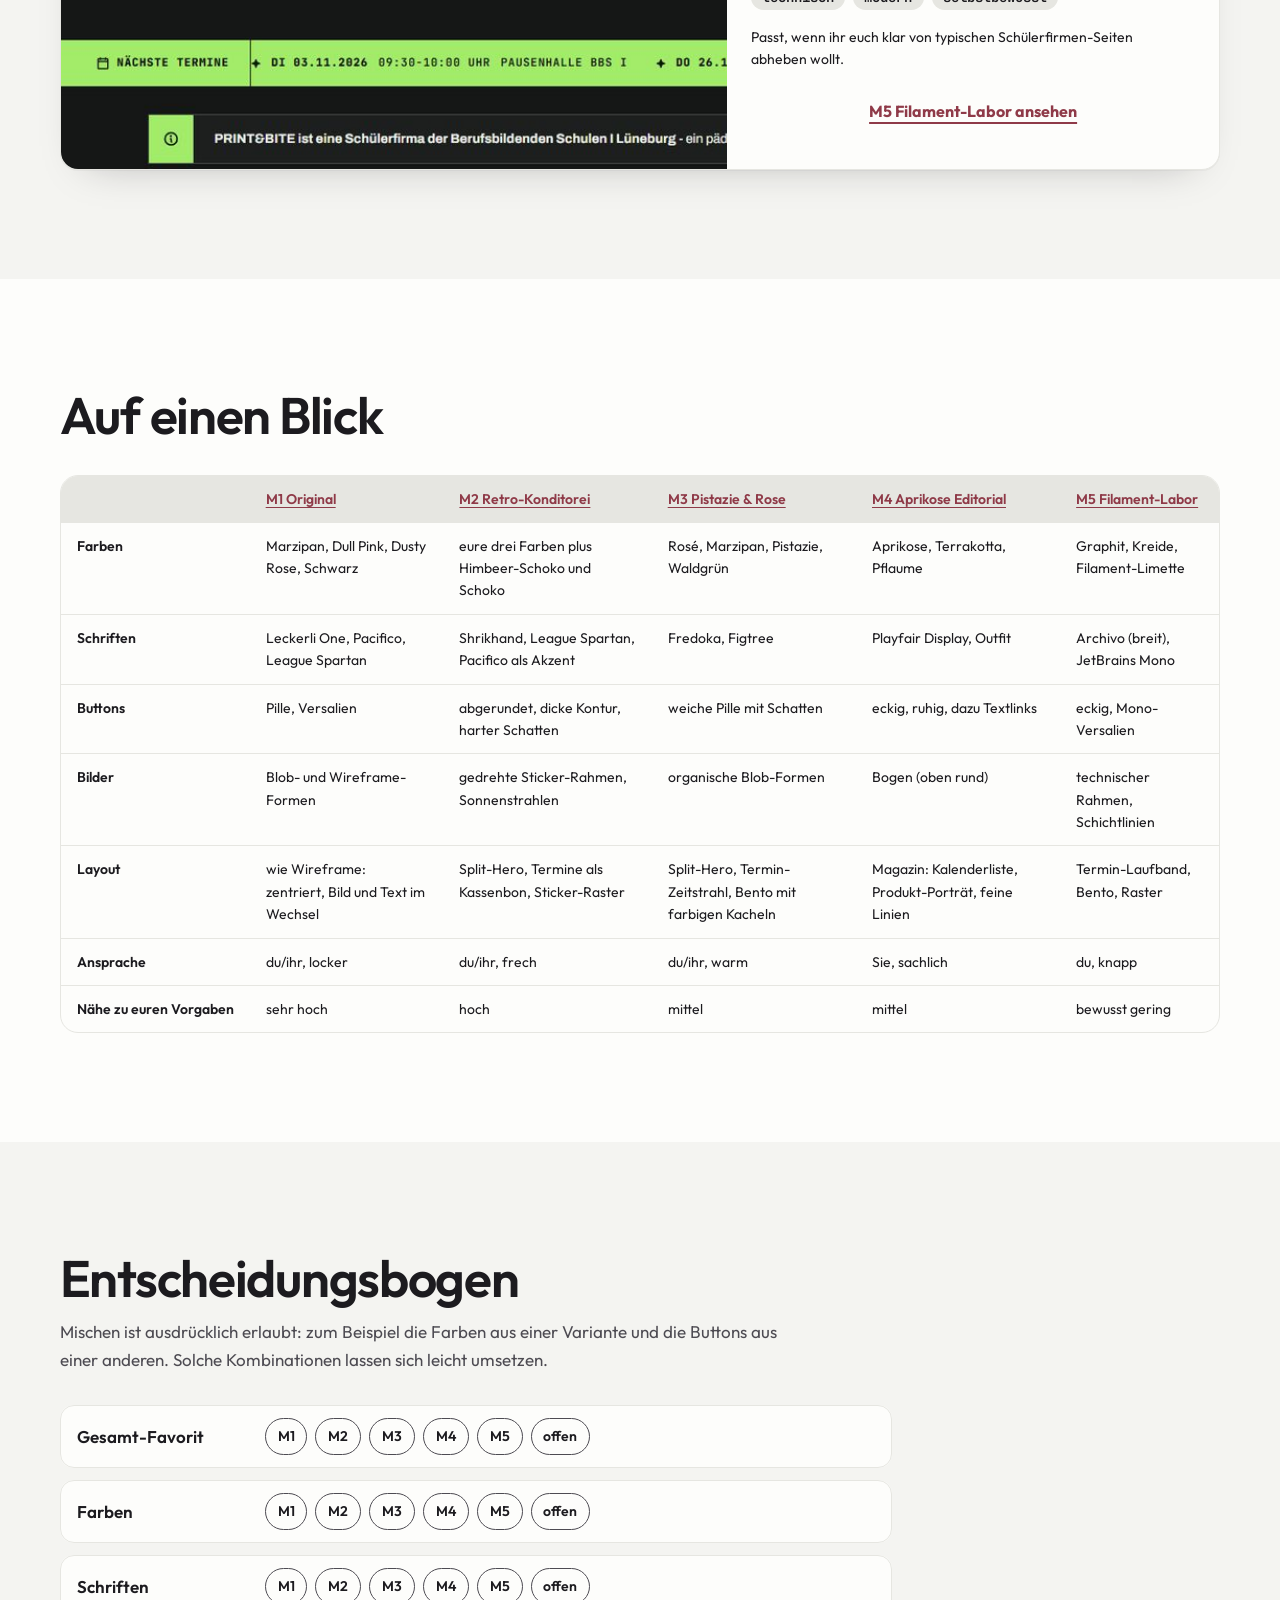
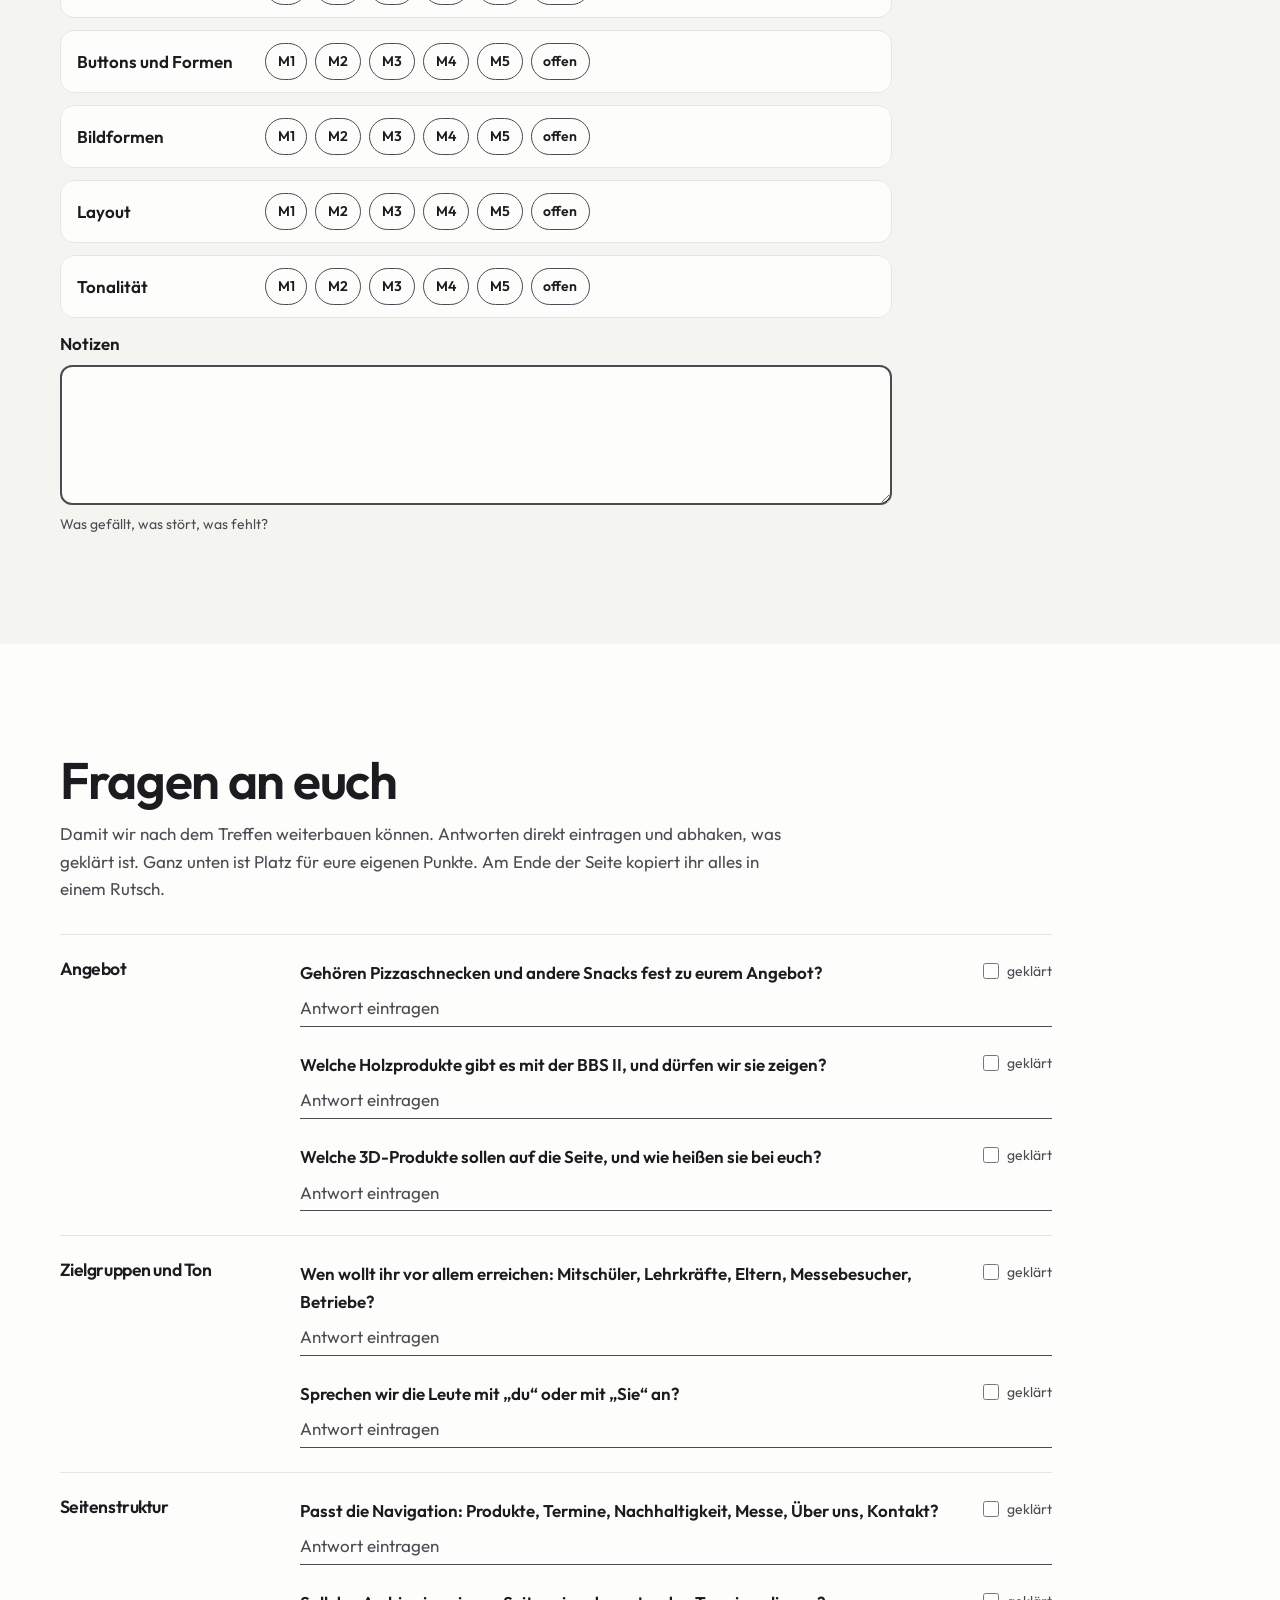
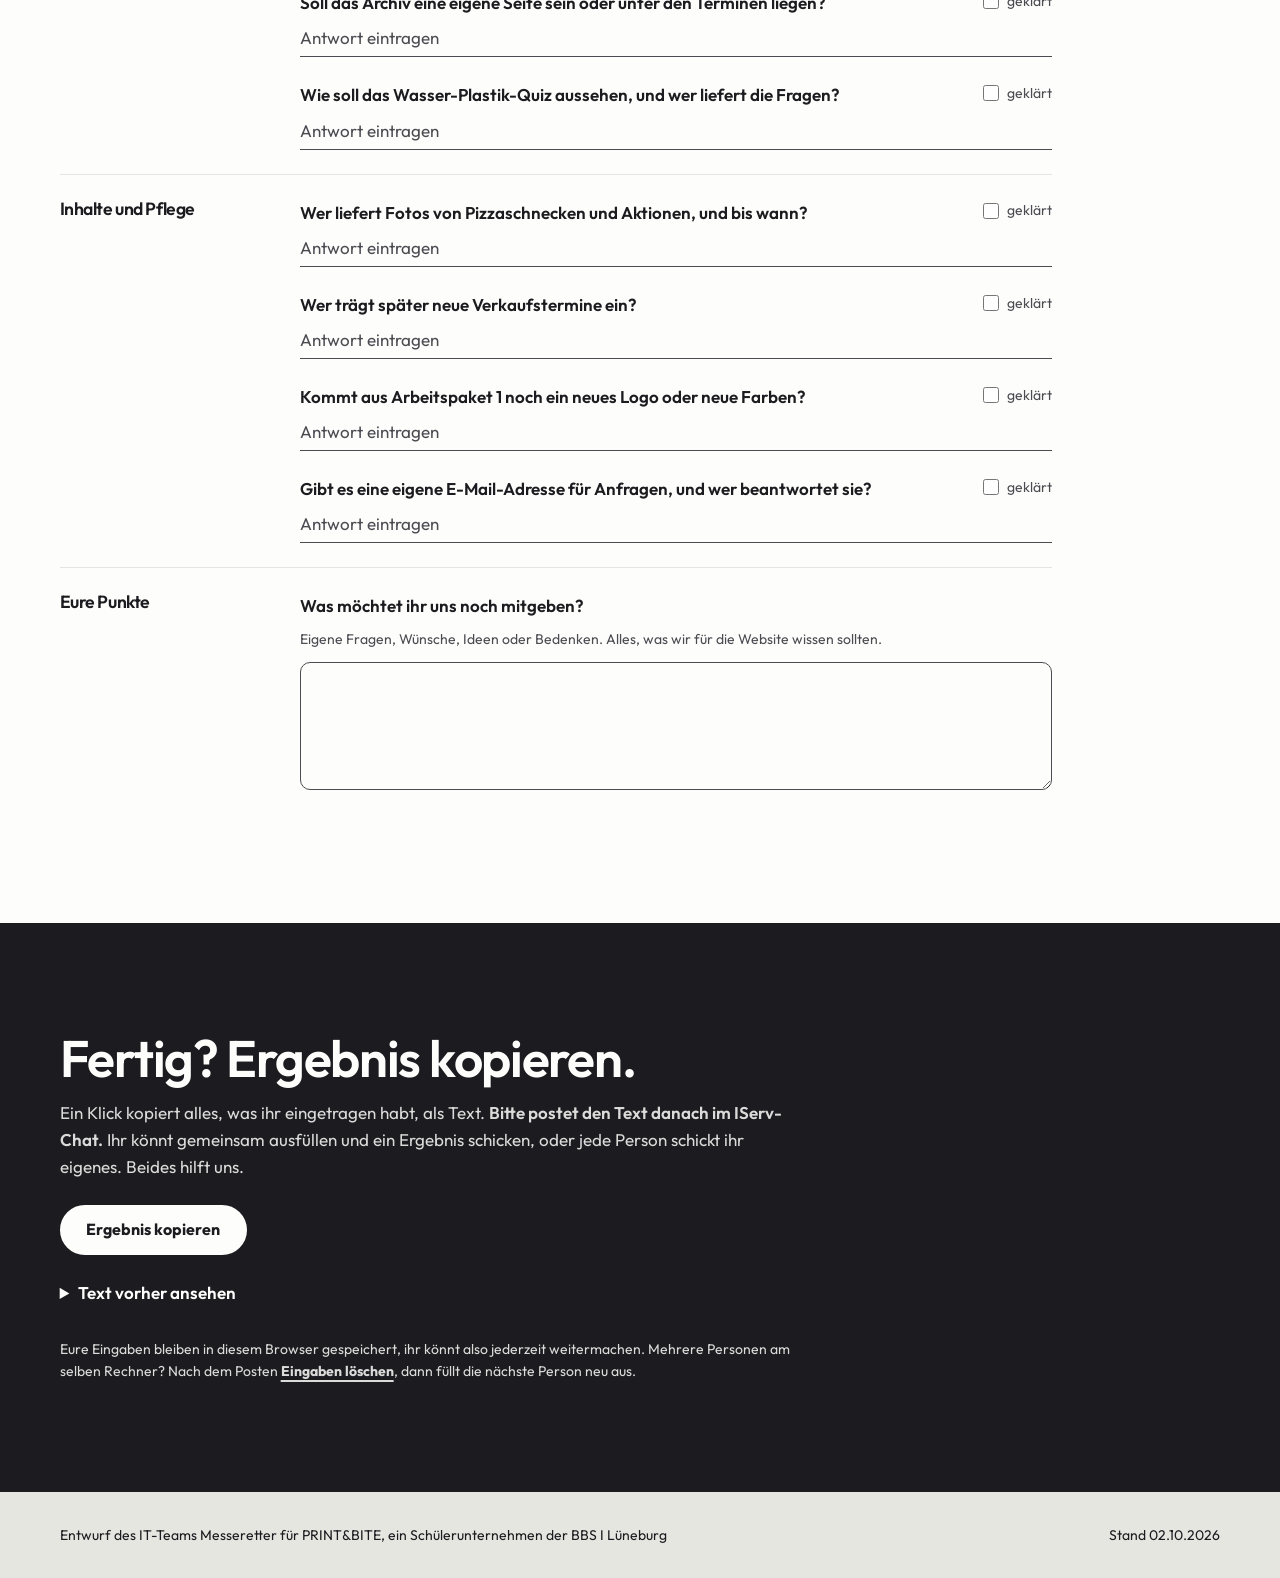
==== commit 380503a1: "feat: show the student company's wood products photo The "Holzprodukte" card in all five variants no" ====
--- a/mockups/index.html
+++ b/mockups/index.html
@@ -126,7 +126,7 @@
     <section class="section container" id="varianten" aria-labelledby="varianten-titel">
       <div class="ov-section-head">
         <h2 id="varianten-titel">Die fünf Varianten</h2>
-        <p>Achtet auf Farben, Schriften, die Form von Buttons und Bildern und darauf, wie sich die Seite anfühlt. Die Fotos der 3D-Druck-Produkte sind eure, danke dafür. Fotos von Pizzaschnecken, Holzprodukten und Aktionen fehlen noch und sind als Platzhalter markiert.</p>
+        <p>Achtet auf Farben, Schriften, die Form von Buttons und Bildern und darauf, wie sich die Seite anfühlt. Die Fotos der 3D-Druck- und Holzprodukte sind eure, danke dafür. Fotos von Pizzaschnecken und Aktionen fehlen noch und sind als Platzhalter markiert.</p>
       </div>
 
       <div class="ov-variants">
@@ -478,7 +478,7 @@
             <h3>Inhalte und Pflege</h3>
             <ol class="ov-qlist">
               <li class="ov-q">
-                <label class="ov-q__text" for="a-fotos">Wer liefert Fotos von Pizzaschnecken, Holzprodukten und Aktionen, und bis wann?</label>
+                <label class="ov-q__text" for="a-fotos">Wer liefert Fotos von Pizzaschnecken und Aktionen, und bis wann?</label>
                 <textarea class="ov-q__answer" id="a-fotos" name="a-fotos" rows="1" placeholder="Antwort eintragen"></textarea>
                 <label class="ov-q__done"><input type="checkbox" name="q-fotos"> geklärt</label>
               </li>
